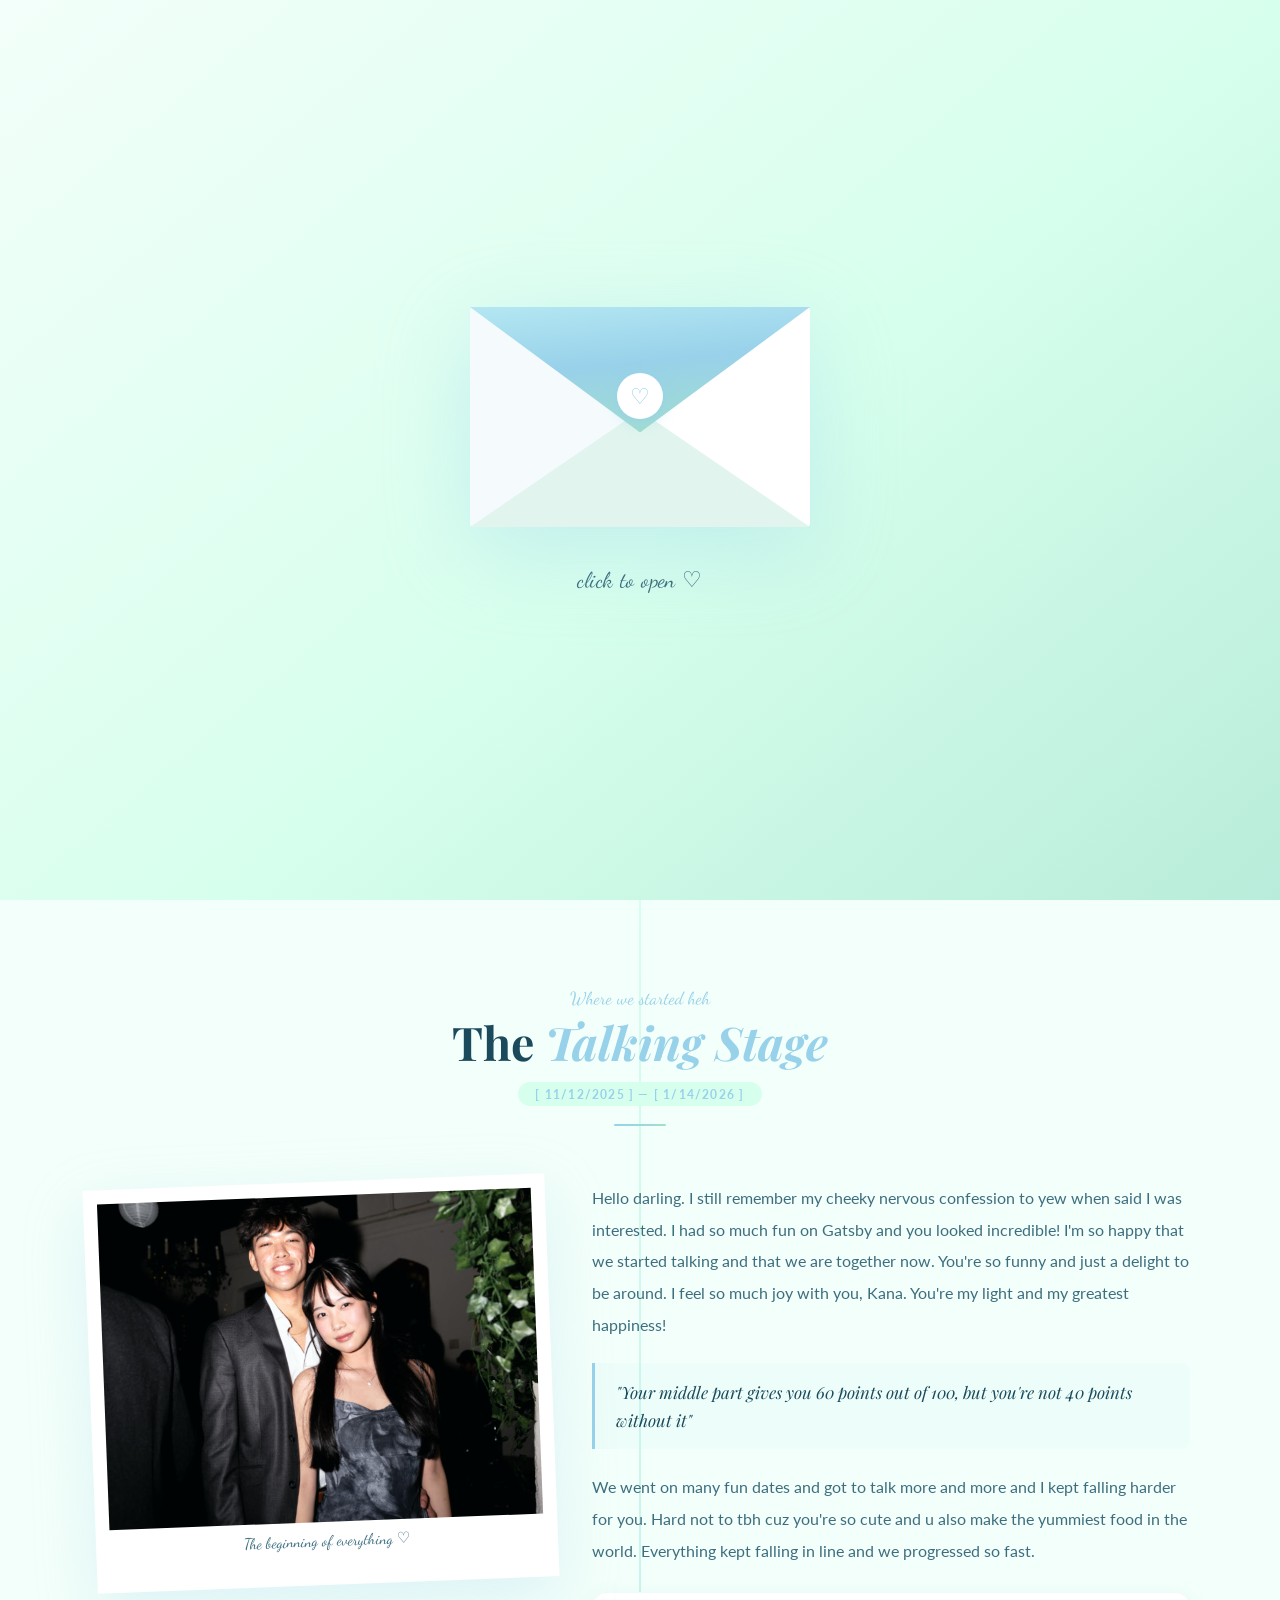
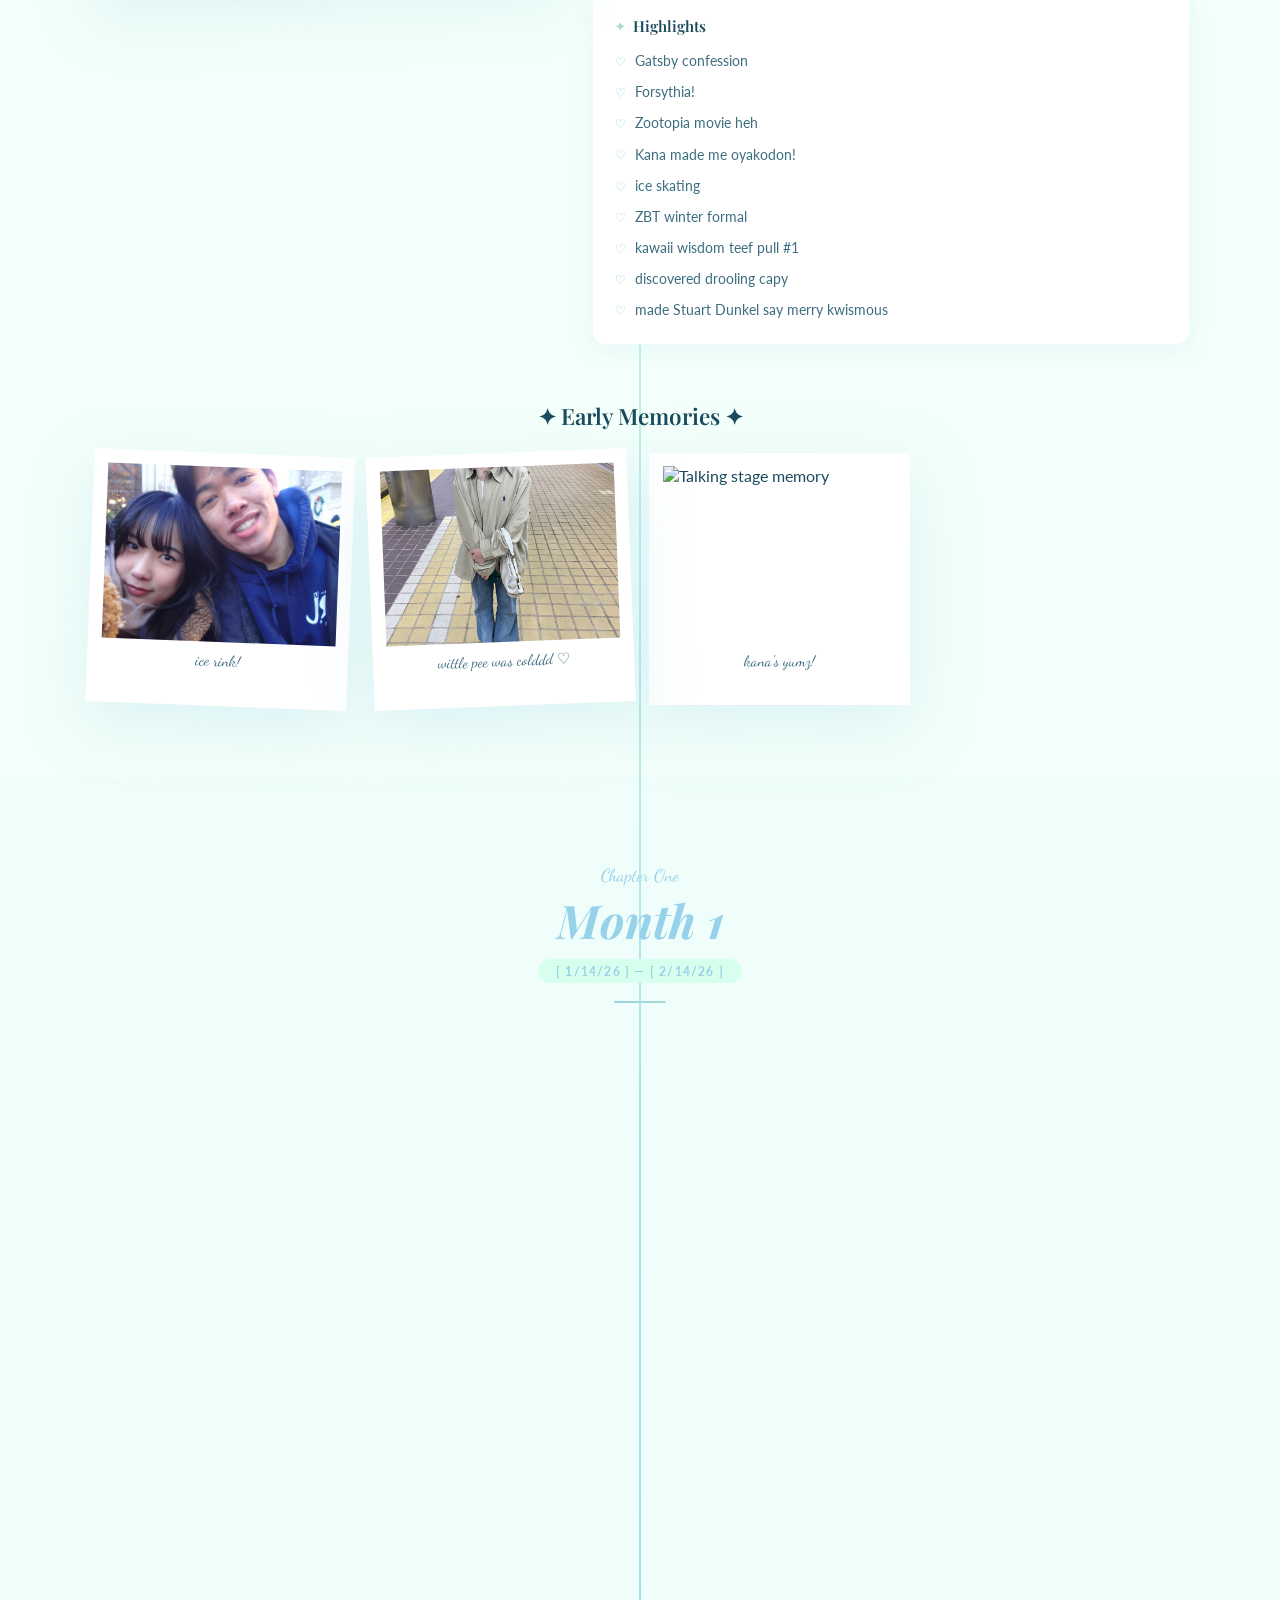
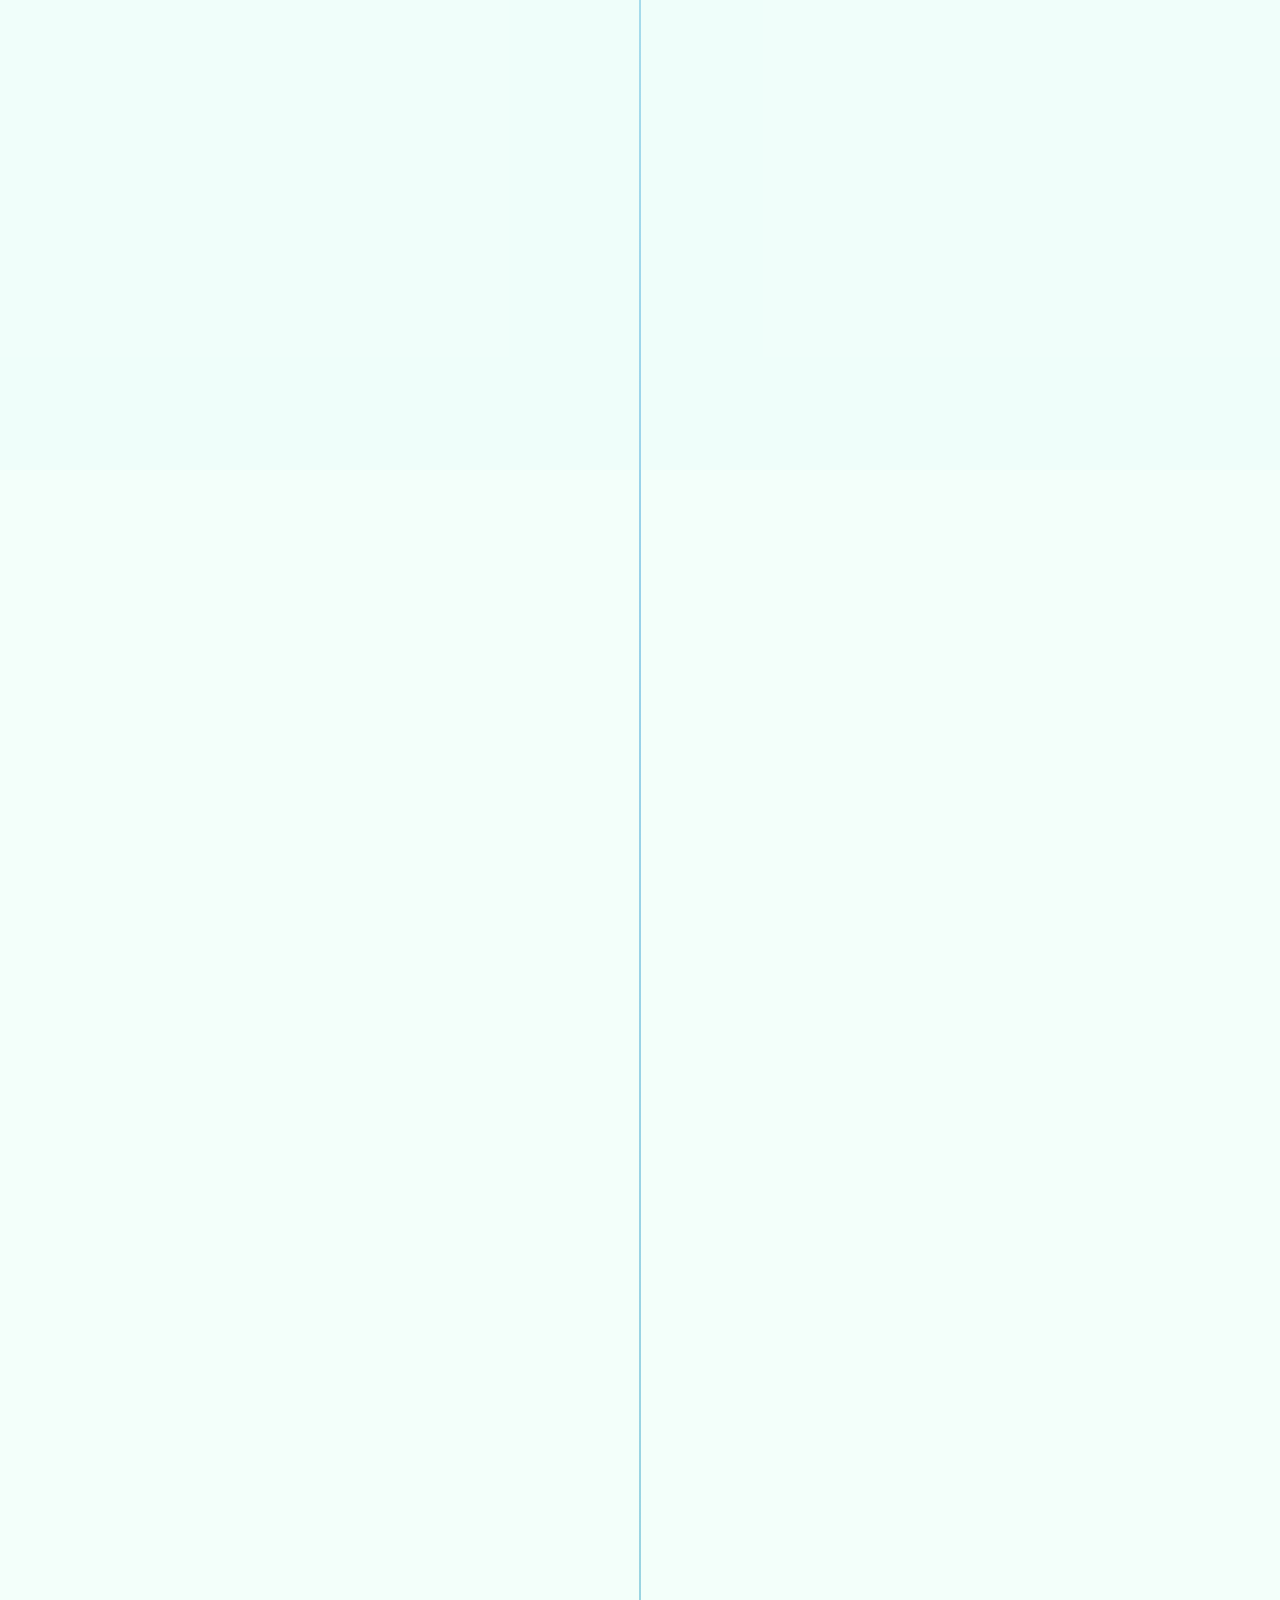
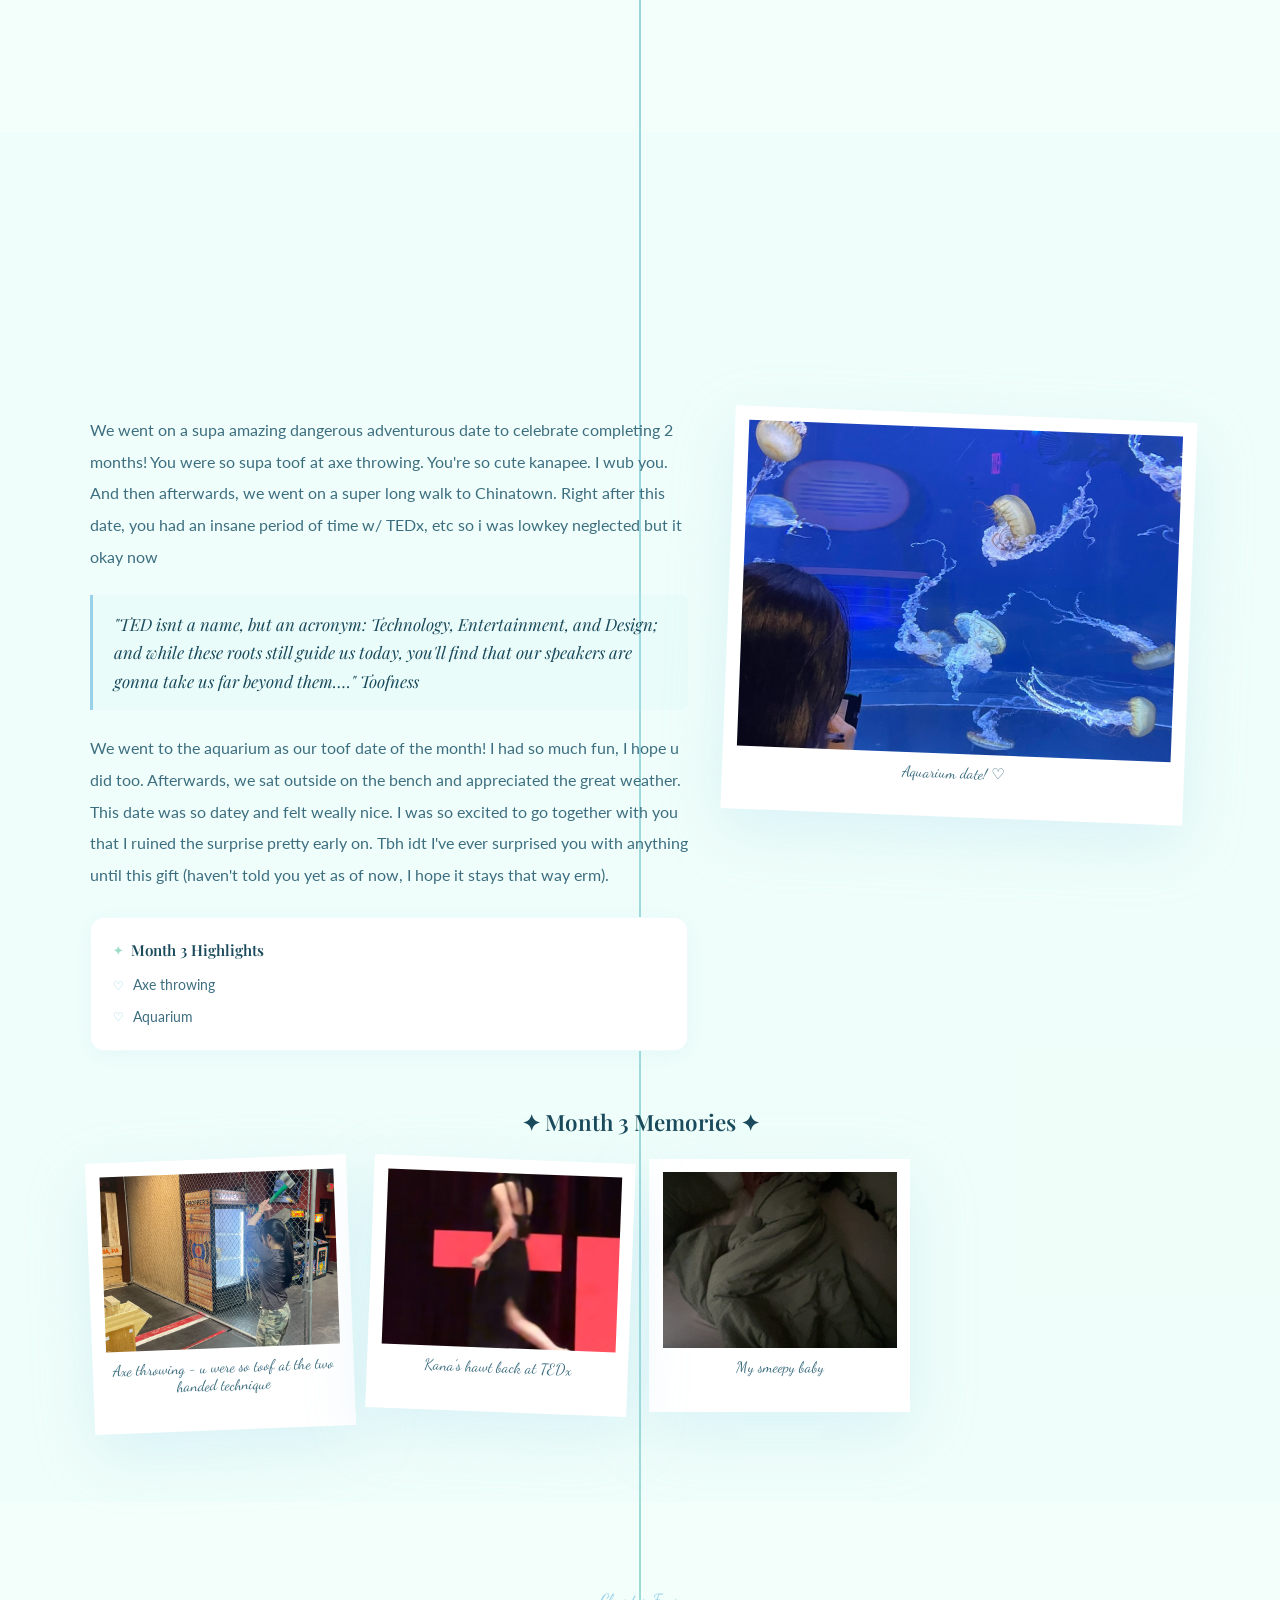
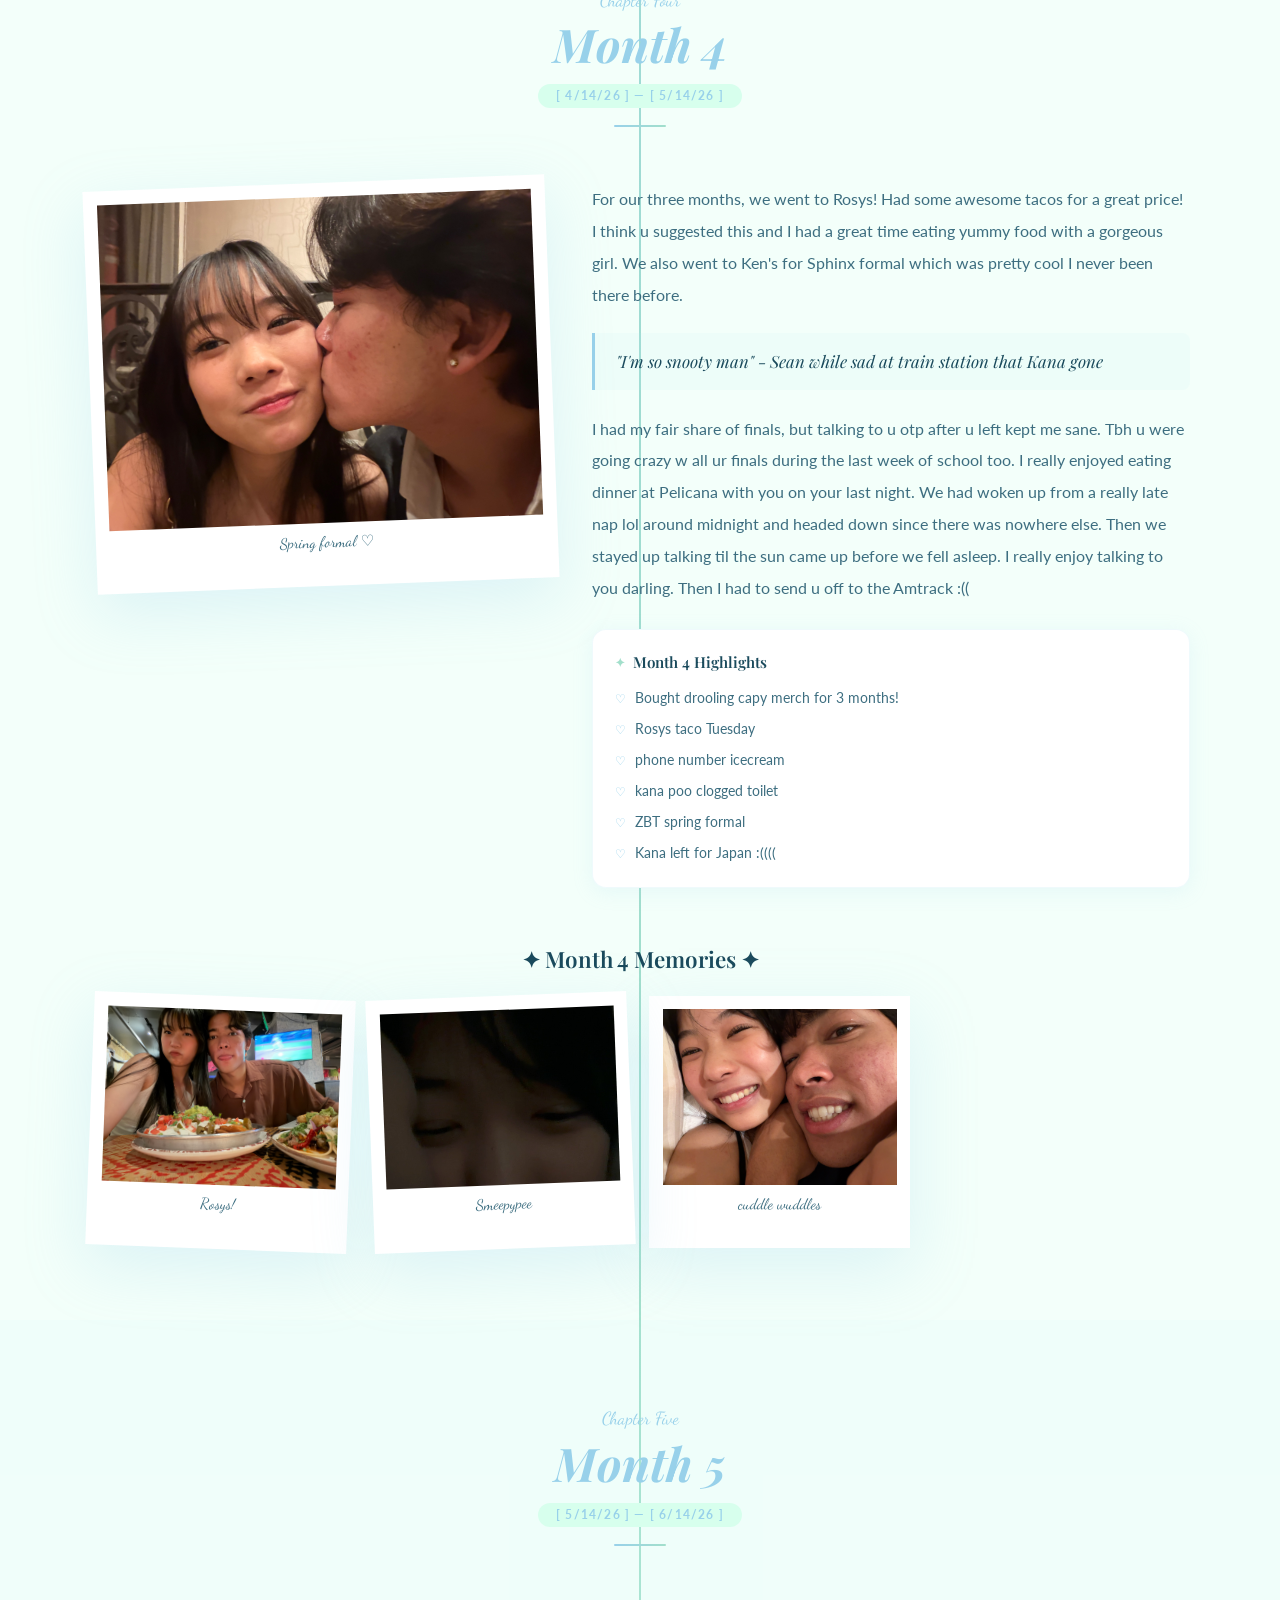
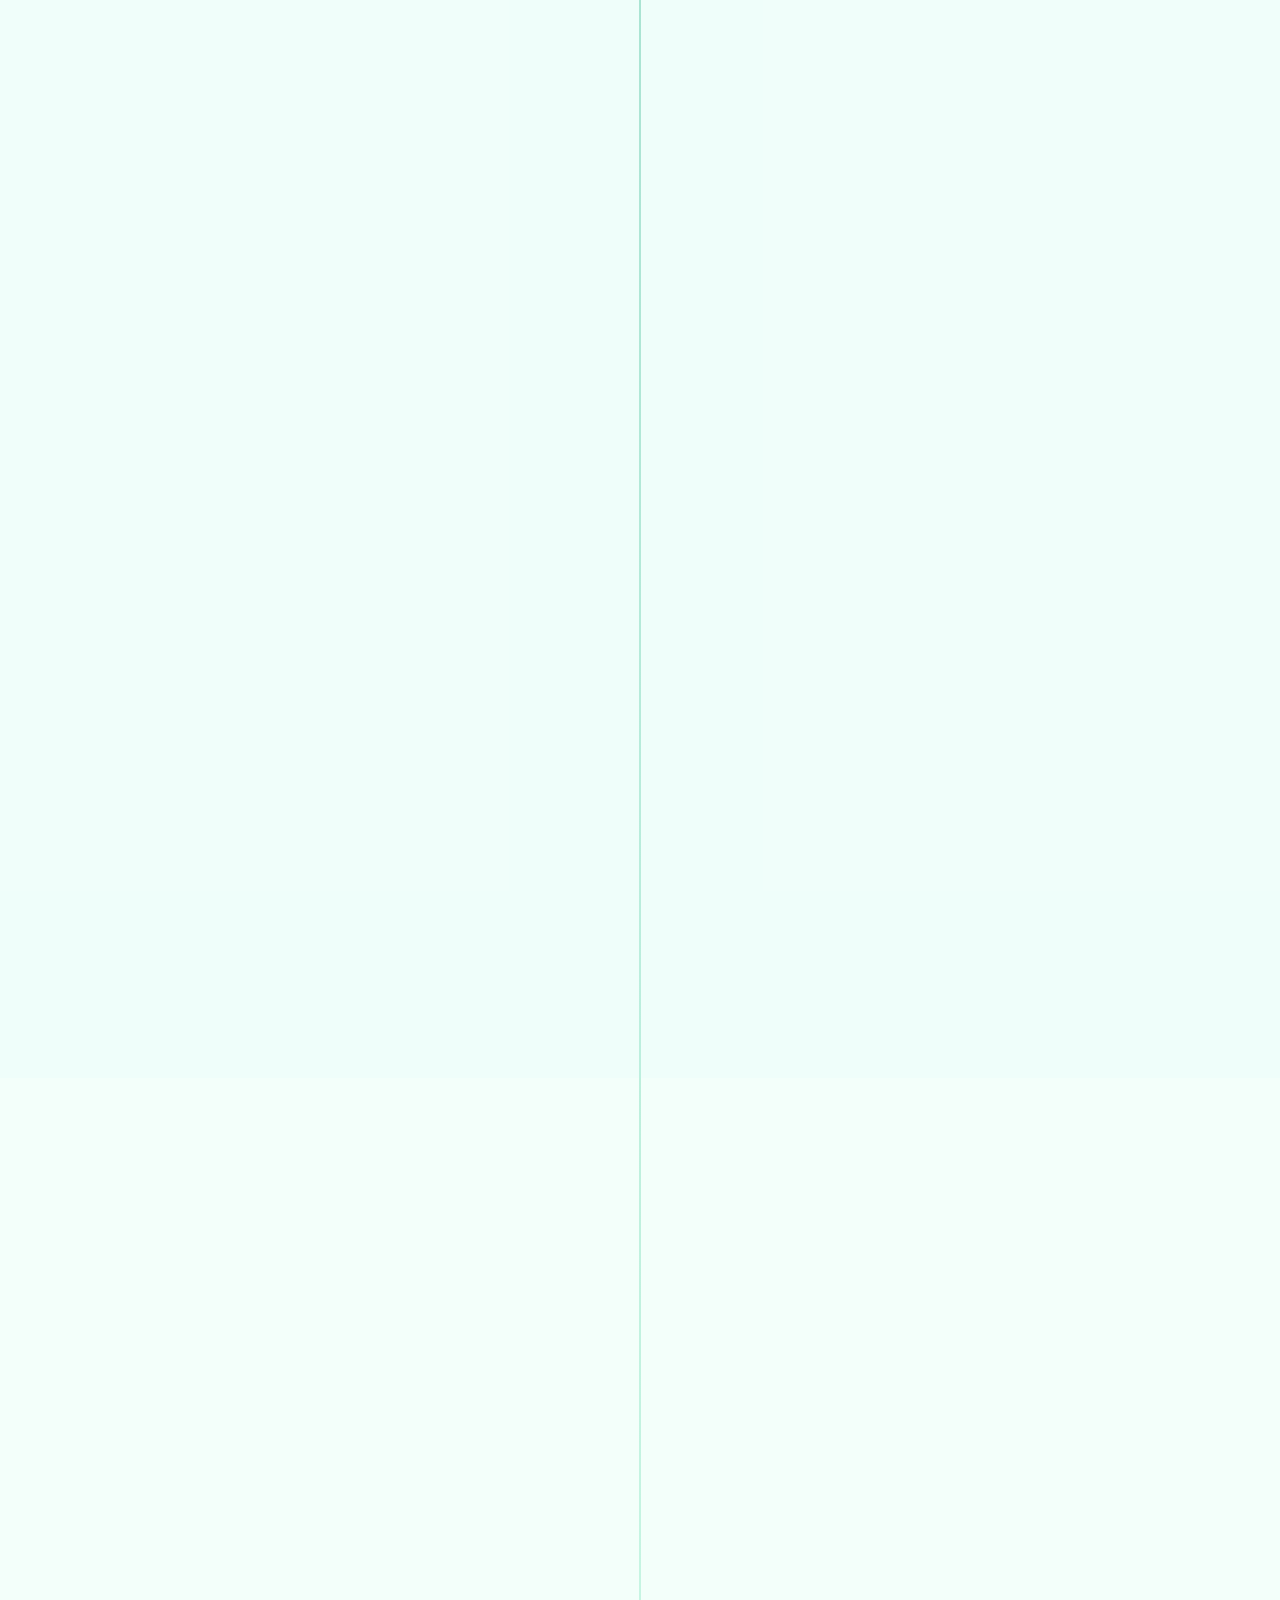
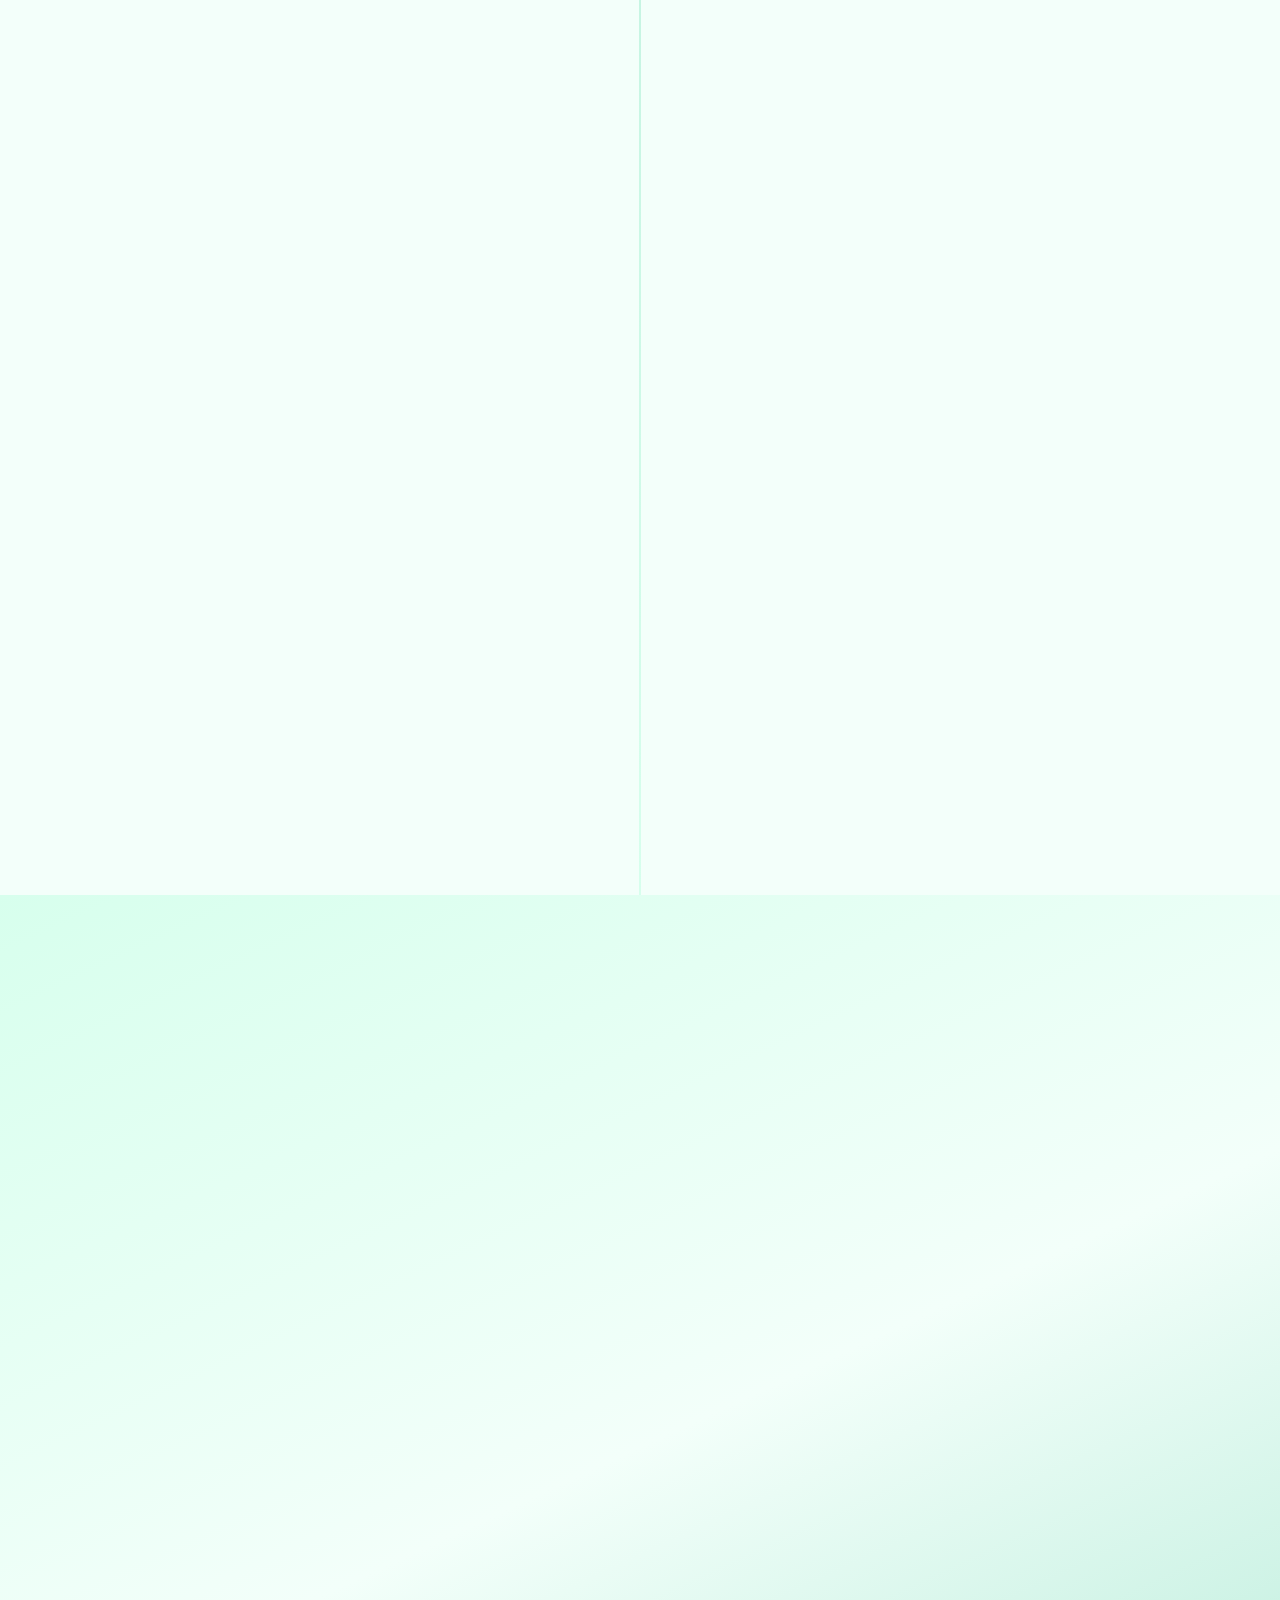
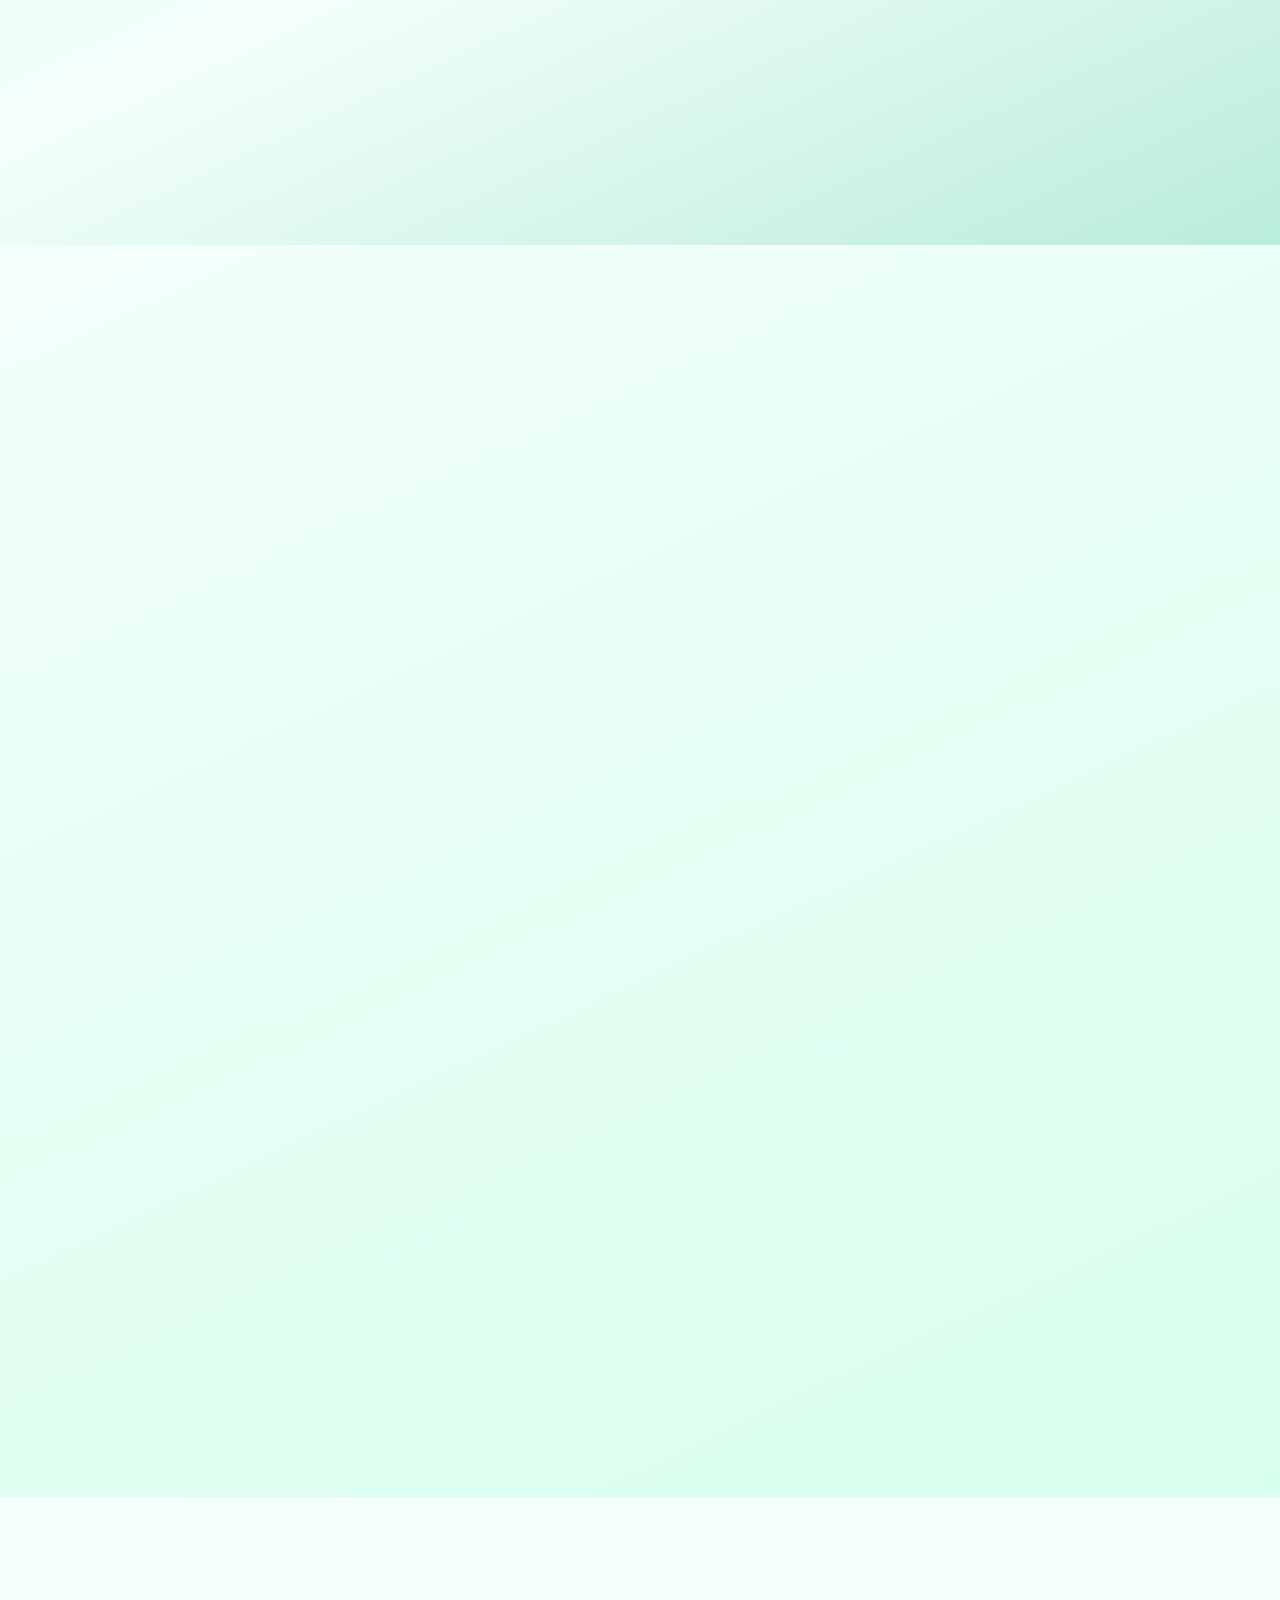
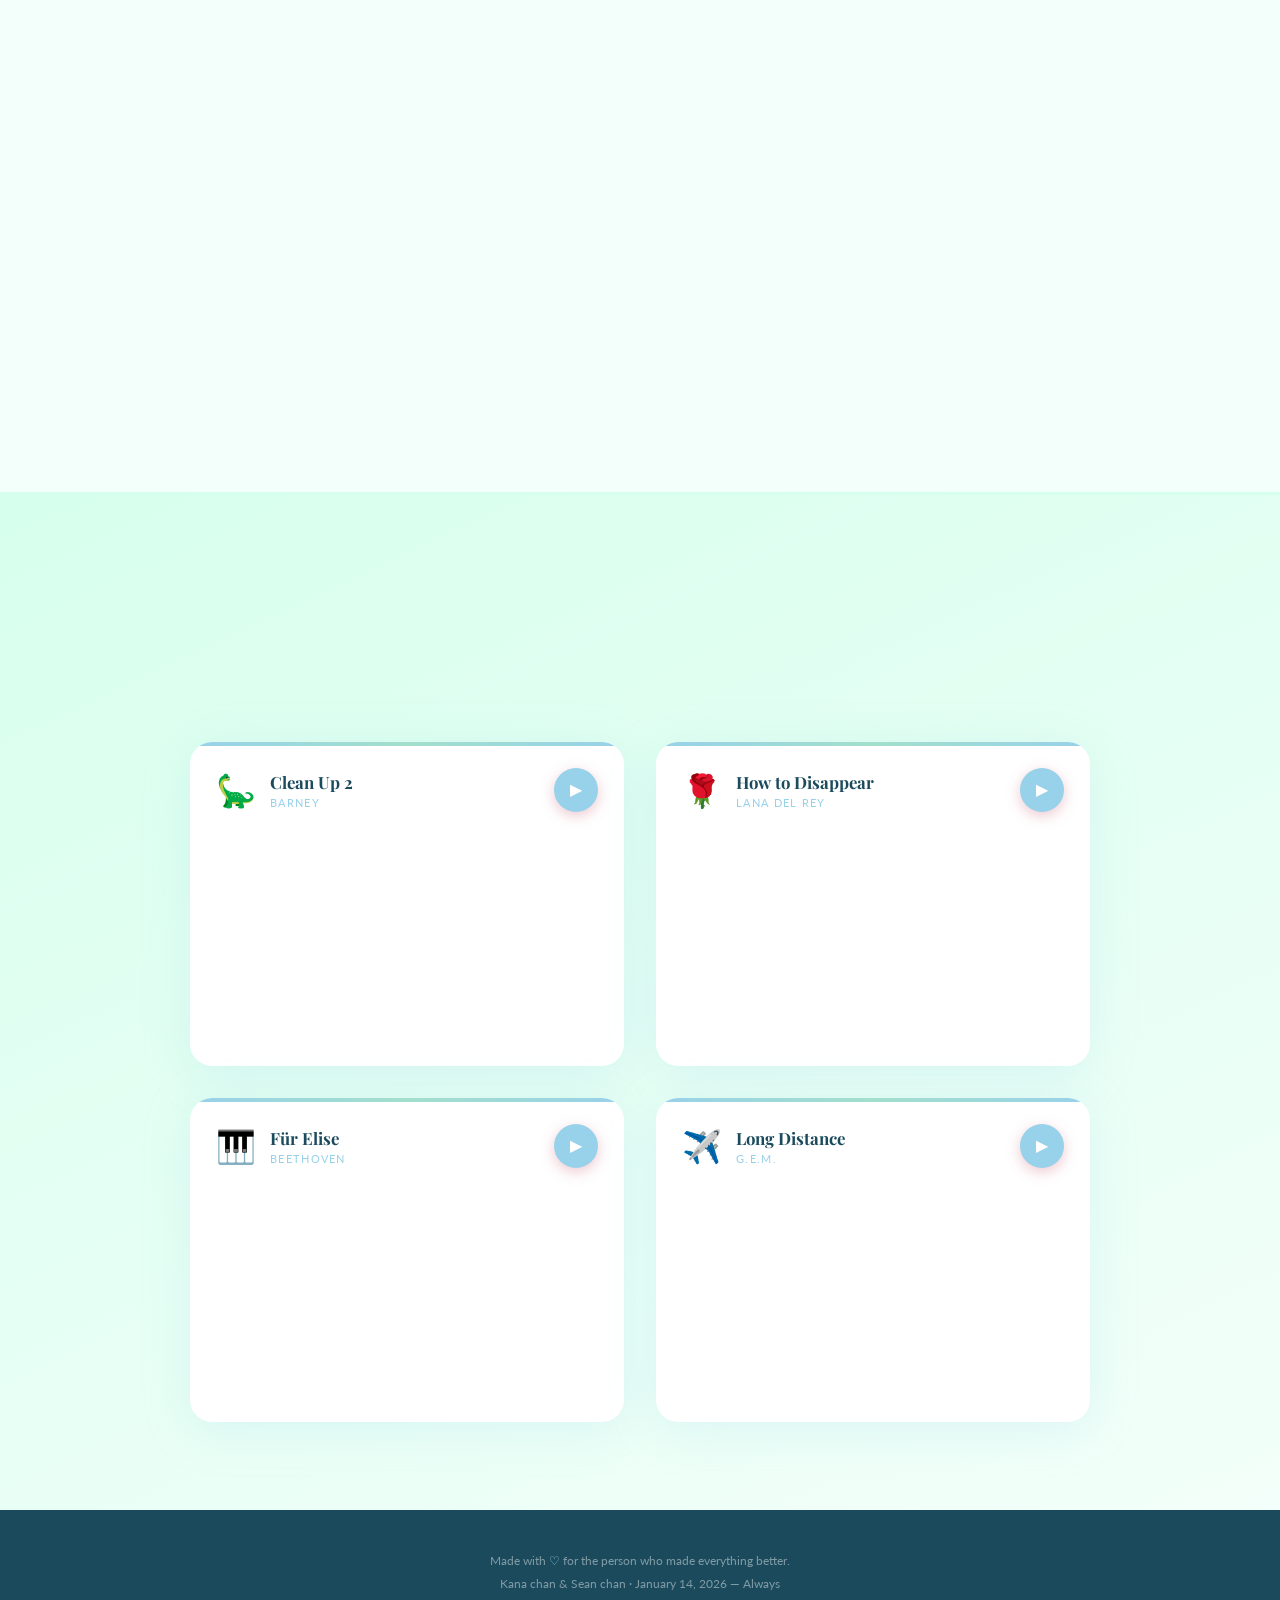
==== index.html @ b8339dba "Update month 6 quote to "smii and smoo" Co-Authored-By: Claude Sonnet 4.6 <noreply@anthropic.com>" ====
<!DOCTYPE html>
<html lang="en">
<head>
    <meta charset="UTF-8">
    <meta name="viewport" content="width=device-width, initial-scale=1.0">

    <!--
    ╔══════════════════════════════════════════════════════════════════════════╗
    ║  OUR STORY — index.html                                                 ║
    ║  Relationship timeline · GitHub Pages edition                           ║
    ╠══════════════════════════════════════════════════════════════════════════╣
    ║  QUICK CUSTOMIZATION GUIDE                                              ║
    ║  ─────────────────────────────────────────────────────────────────────  ║
    ║  1. Title / description  → <title> and <meta name="description"> below  ║
    ║  2. Social share image   → <meta property="og:image"> below             ║
    ║  3. Colors / fonts       → css/styles.css  (:root section)              ║
    ║  4. Month content        → Each <section class="ts"> in this file       ║
    ║  5. Stats numbers        → data-count="XXX" attributes in #stats        ║
    ║  6. Love letter          → #letter section at the bottom                ║
    ║  7. Photos               → Replace <div class="ph">…</div> with         ║
    ║                            <img src="photos/yourfile.jpg" alt="…">      ║
    ╚══════════════════════════════════════════════════════════════════════════╝
    -->

    <!-- ── Primary Meta ──────────────────────────────────────── -->
    <!-- REPLACE: update title and description to match your story -->
    <title>Kana chan &amp; Sean chan ♡</title>
    <meta name="description" content="Our love story — six months together.">
    <meta name="author"      content="Made with love">
    <meta name="theme-color" content="#D4849A">

    <!--
        PRIVACY NOTE
        This site is public by default on GitHub Pages. If you'd like to
        prevent search engines from indexing it, uncomment this line:
        <meta name="robots" content="noindex, nofollow">
    -->

    <!-- ── Open Graph (WhatsApp, iMessage, Facebook link previews) ── -->
    <meta property="og:type"        content="website">
    <meta property="og:title"       content="Our Story ♡">
    <meta property="og:description" content="A love story — from our very first conversation to six amazing months together.">
    <!--
        REPLACE: Add a share preview image (1200×630px recommended).
        Upload the image to your /photos/ folder, then update the URL:
        <meta property="og:image" content="https://YOUR-USERNAME.github.io/our-story/photos/og-preview.jpg">
    -->

    <!-- ── Twitter Card ─────────────────────────────────────── -->
    <meta name="twitter:card"        content="summary_large_image">
    <meta name="twitter:title"       content="Our Story ♡">
    <meta name="twitter:description" content="A love story — from our very first conversation to six amazing months together.">

    <!-- ── Favicon (inline SVG heart — no file needed) ─────── -->
    <link rel="icon" href="data:image/svg+xml,<svg xmlns='http://www.w3.org/2000/svg' viewBox='0 0 100 100'><text y='.9em' font-size='90'>♡</text></svg>">
    <link rel="apple-touch-icon" href="data:image/svg+xml,<svg xmlns='http://www.w3.org/2000/svg' viewBox='0 0 100 100'><text y='.9em' font-size='90'>♡</text></svg>">

    <!-- ── Google Fonts ─────────────────────────────────────── -->
    <link rel="preconnect" href="https://fonts.googleapis.com">
    <link rel="preconnect" href="https://fonts.gstatic.com" crossorigin>
    <link href="https://fonts.googleapis.com/css2?family=Playfair+Display:ital,wght@0,400;0,600;0,700;1,400;1,600&family=Lato:wght@300;400;700&family=Dancing+Script:wght@400;600;700&display=swap" rel="stylesheet">

    <!-- ── Stylesheet ───────────────────────────────────────── -->
    <link rel="stylesheet" href="css/styles.css">
</head>
<body>

<!-- Screen-reader skip link -->
<a class="skip-link" href="#s-talking">Skip to timeline</a>

<!-- ══════════════════════════════════════════════════════════════════════════
     ENVELOPE INTRO SCREEN
     Click the envelope to open it and reveal the site.
     ══════════════════════════════════════════════════════════════════════════ -->
<div id="env-screen">

    <!-- Soft floating hearts in the background of the envelope screen -->
    <div class="env-hearts" aria-hidden="true">
        <span style="--l:10%; --s:1.4rem; --t:7s;  --d:0s">♡</span>
        <span style="--l:78%; --s:0.9rem; --t:9s;  --d:2s">♡</span>
        <span style="--l:50%; --s:1.1rem; --t:6.5s;--d:1s">♡</span>
        <span style="--l:28%; --s:0.75rem;--t:8s;  --d:3s">♡</span>
        <span style="--l:88%; --s:1.2rem; --t:7.5s;--d:0.5s">♡</span>
    </div>

    <!-- The envelope -->
    <div id="env">

        <!-- Envelope body — white card with fold-line accents -->
        <div class="env-body">
            <!-- Letter that slides up once the flap opens -->
            <div class="env-letter">
                <span class="env-letter-heart">♡</span>
                <span class="env-letter-name">Kana chan &amp; Sean chan</span>
            </div>
        </div>

        <!-- Flap — rotates in 3D on click -->
        <div class="env-flap">
            <div class="flap-front"></div>  <!-- visible when sealed  -->
            <div class="flap-back"></div>   <!-- visible when open    -->
            <!-- Heart seal sticker (hides automatically as flap flips) -->
            <div class="env-seal"><span>♡</span></div>
        </div>

    </div>

    <p class="env-hint">click to open ♡</p>
</div>

<!-- ══════════════════════════════════════════════════════════════════════════
     LOADING SCREEN
     ══════════════════════════════════════════════════════════════════════════ -->
<div id="loader" aria-hidden="true">
    <span class="loader-heart">♡</span>
    <span class="loader-label">Loading our story…</span>
</div>

<!-- ══════════════════════════════════════════════════════════════════════════
     SCROLL PROGRESS BAR
     ══════════════════════════════════════════════════════════════════════════ -->
<div id="progress" role="progressbar" aria-hidden="true"></div>

<!-- ══════════════════════════════════════════════════════════════════════════
     FLOATING HEARTS CANVAS
     ══════════════════════════════════════════════════════════════════════════ -->
<canvas id="hearts" aria-hidden="true"></canvas>

<!-- ══════════════════════════════════════════════════════════════════════════
     STICKY NAVIGATION
     ══════════════════════════════════════════════════════════════════════════ -->
<nav id="nav" aria-label="Journey chapters">
    <div class="nav-inner">
        <!-- REPLACE: change "Our Story ♡" to your own title if you like -->
        <a class="nav-brand" href="#hero">Kana &amp; Sean ♡</a>
        <div class="nav-tabs" role="tablist">
            <button class="tab" role="tab" data-to="s-talking">Talking Stage</button>
            <button class="tab" role="tab" data-to="s-m1">Month 1</button>
            <button class="tab" role="tab" data-to="s-m2">Month 2</button>
            <button class="tab" role="tab" data-to="s-m3">Month 3</button>
            <button class="tab" role="tab" data-to="s-m4">Month 4</button>
            <button class="tab" role="tab" data-to="s-m5">Month 5</button>
            <button class="tab" role="tab" data-to="s-m6">Month 6</button>
            <button class="tab" role="tab" data-to="s-timer">Timer ♡</button>
            <button class="tab" role="tab" data-to="s-songs">Kana chan's Songs</button>
        </div>
    </div>
</nav>

<!-- ══════════════════════════════════════════════════════════════════════════
     HERO
     ══════════════════════════════════════════════════════════════════════════ -->
<section id="hero">
    <div class="hero-inner">
        <!-- REPLACE all text below with your own words -->
        <p class="hero-eyebrow">Our love story so far!!!! (Less than 0.0000001% in btw)</p>
        <h1 class="hero-title">Kana chan <em>&amp;</em> Sean chan</h1>
        <p class="hero-sub">
            Thank you for being with me for a whole six months neow. I love you sooo much.
        </p>
        <span class="hero-date">✦ January 14, 2026 — Present ✦</span><br>
        <a href="#s-talking" class="btn-start">
            Start Our Journey <span class="arrow">↓</span>
        </a>
    </div>
</section>

<!-- ══════════════════════════════════════════════════════════════════════════
     TIMELINE
     ══════════════════════════════════════════════════════════════════════════ -->
<div id="timeline">

<!-- ═══════════════════════════════════════
     TALKING STAGE
     ═══════════════════════════════════════ -->
<section class="ts" id="s-talking">
    <div class="wrap">

        <div class="sec-head fu">
            <span class="sec-label">Where we started heh</span>
            <h2 class="sec-title">The <em>Talking Stage</em></h2>
            <!-- REPLACE: your actual date range -->
            <span class="sec-date">[ 11/12/2025 ] — [ 1/14/2026 ]</span>
            <div class="sec-rule"></div>
        </div>

        <div class="featured fu d1">
            <div class="feat-photo">
                <!--
                    FEATURED PHOTO
                    Replace the <div class="ph">…</div> block with:
                    <img src="photos/talking-featured.jpg" alt="Short description"
                         style="width:100%;aspect-ratio:4/3;object-fit:cover;display:block;">
                -->
                <div class="polaroid tl" data-gal="talking" data-idx="0">
                    <img src="photos/talking stage featured.jpg" alt="Gatsby night" style="width:100%;aspect-ratio:4/3;object-fit:cover;display:block;">
                    <p class="pol-cap">The beginning of everything ♡</p>
                </div>
            </div>
            <div class="feat-copy">
                <!-- REPLACE: your story for this period -->
                <div class="story">
                    <p>
                        Hello darling. I still remember my cheeky nervous confession to yew when 
                        said I was interested. I had so much fun on Gatsby and you looked incredible! 
                        I'm so happy that we started talking and that we are together now. You're so 
                        funny and just a delight to be around. I feel so much joy with you, Kana. You're 
                        my light and my greatest happiness!
                    </p>
                    <div class="blockquote">
                        <!-- REPLACE: your own favorite quote or memory -->
                        "Your middle part gives you 60 points out of 100, but you're not 40 points
                        without it"
                    </div>
                    <p>
                        We went on many fun dates and got to talk more and more and I kept falling harder
                        for you. Hard not to tbh cuz you're so cute and u also make the yummiest food in 
                        the world. Everything kept falling in line and we progressed so fast.
                    </p>
                </div>
                <div class="highlights">
                    <h3 class="hl-title">Highlights</h3>
                    <!-- REPLACE: your own memory bullet points -->
                    <ul class="hl-list">
                        <li>Gatsby confession</li>
                        <li>Forsythia!</li>
                        <li>Zootopia movie heh</li>
                        <li>Kana made me oyakodon!</li>
                        <li>ice skating</li>
                        <li>ZBT winter formal</li>
                        <li>kawaii wisdom teef pull #1</li>
                        <li>discovered drooling capy</li>
                        <li>made Stuart Dunkel say merry kwismous</li>
                    </ul>
                </div>
            </div>
        </div>

        <div class="fu d2">
            <h3 class="gal-title">✦ Early Memories ✦</h3>
            <div class="gallery">
                <!-- REPLACE each .ph with <img src="photos/…"> -->
                <div class="gi" data-gal="talking" data-idx="1">
                    <div class="polaroid tr">
                        <img src="photos/talking stage photo 2.JPG" alt="Talking stage memory" style="width:100%;aspect-ratio:4/3;object-fit:cover;display:block;">
                        <p class="pol-cap">ice rink!</p>
                    </div>
                </div>
                <div class="gi" data-gal="talking" data-idx="2">
                    <div class="polaroid tl">
                        <img src="photos/talking stage photo 3.jpg" alt="Talking stage memory" style="width:100%;aspect-ratio:4/3;object-fit:cover;display:block;">
                        <p class="pol-cap">wittle pee was colddd ♡</p>
                    </div>
                </div>
                <div class="gi" data-gal="talking" data-idx="3">
                    <div class="polaroid">
                        <img src="photos/talking stage photo 4.jpg" alt="Talking stage memory" style="width:100%;aspect-ratio:4/3;object-fit:cover;display:block;">
                        <p class="pol-cap">kana's yumz!</p>
                    </div>
                </div>
            </div>
        </div>

    </div>
</section>

<!-- ═══════════════════════════════════════
     MONTH 1
     ═══════════════════════════════════════ -->
<section class="ts" id="s-m1">
    <div class="wrap">

        <div class="sec-head fu">
            <span class="sec-label">Chapter One</span>
            <h2 class="sec-title"><em>Month 1</em></h2>
            <span class="sec-date">[ 1/14/26 ] — [ 2/14/26 ]</span>
            <div class="sec-rule"></div>
        </div>

        <div class="featured flip fu d1">
            <div class="feat-photo">
                <div class="polaroid tr" data-gal="m1" data-idx="0">
                    <img src="photos/month 1 featured photo.jpg" alt="Month 1 featured" style="width:100%;aspect-ratio:4/3;object-fit:cover;display:block;">
                    <p class="pol-cap">At the park ♡</p>
                </div>
            </div>
            <div class="feat-copy">
                <div class="story">
                    <p>
                        I asked u out on January 14, 2026. Time has flown by so quickly I actually cannot believe we’re already at 6 months. It was so amazing seeing you again after winter break. I still remember the first time I saw you after our time apart. Your beautiful face melted my heart.
                    </p>
                    <div class="blockquote">
                        “So erm will you pls be my gf?”
                    </div>
                    <p>
                        This month was so fun. We went on a super fun New York date! I had such a good time. I really liked when we were running/skipping together in the snow otw to the subway station heh. Speaking of snow, I had such a fun time on our snow frolick date!! I really supa enjoyed dating in the winter season even if I hate the cold.
                    </p>
                </div>
                <div class="highlights">
                    <h3 class="hl-title">Month 1 Highlights</h3>
                    <ul class="hl-list">
                        <li>It's official!</li>
                        <li>snow storm</li>
                        <li>freaky museum</li>
                        <li>french/indo food</li>
                    </ul>
                </div>
            </div>
        </div>

        <div class="fu d2">
            <h3 class="gal-title">✦ Month 1 Memories ✦</h3>
            <div class="gallery">
                <div class="gi" data-gal="m1" data-idx="1">
                    <div class="polaroid tl"><img src="photos/month 1 photo 2.JPEG" alt="Month 1 memory" style="width:100%;aspect-ratio:4/3;object-fit:cover;display:block;"><p class="pol-cap">snow day!</p></div>
                </div>
                <div class="gi" data-gal="m1" data-idx="2">
                    <div class="polaroid tr"><img src="photos/month 1 photo 3.JPG" alt="Month 1 memory" style="width:100%;aspect-ratio:4/3;object-fit:cover;display:block;"><p class="pol-cap">NYC fotos ♡</p></div>
                </div>
                <div class="gi" data-gal="m1" data-idx="3">
                    <div class="polaroid"><img src="photos/month 1 photo 4.jpg" alt="Month 1 memory" style="width:100%;aspect-ratio:4/3;object-fit:cover;display:block;"><p class="pol-cap">NYC fweaky museum heh</p></div>
                </div>
            </div>
        </div>

    </div>
</section>

<!-- ═══════════════════════════════════════
     MONTH 2
     ═══════════════════════════════════════ -->
<section class="ts" id="s-m2">
    <div class="wrap">

        <div class="sec-head fu">
            <span class="sec-label">Chapter Two</span>
            <h2 class="sec-title"><em>Month 2</em></h2>
            <span class="sec-date">[ 2/14/26 ] — [ 3/14/26 ]</span>
            <div class="sec-rule"></div>
        </div>

        <div class="featured fu d1">
            <div class="feat-photo">
                <div class="polaroid tl" data-gal="m2" data-idx="0">
                    <img src="photos/month 2 featured photo.JPG" alt="Month 2 featured" style="width:100%;aspect-ratio:4/3;object-fit:cover;display:block;">
                    <p class="pol-cap">Pottery Spottery! ♡</p>
                </div>
            </div>
            <div class="feat-copy">
                <div class="story">
                    <p>
                        This month, Kana chan said she’d take me out on a date this time! So for our one month, we went to pottery spottery before dinner. I made a droolingcapy themed item and u made a nice milk carton with your favorite characters on it for all the flowers i got you that had nowhere to go. Ur so cuuuute. 
                    </p>
                    <div class="blockquote">
                        “I’ll take you out!” - Kana
                    </div>
                    <p>
                        I felt really silly this month after my love struck brain sobered up a wittle bit realized how corny my Valentine’s Day vid I made was lol. Lowkey was tweaking over yew. I started casing around this month. You were such an amazing resource and I fully attribute me getting a job to you. You are actually the goat peenut/mcknut.
                    </p>
                </div>
                <div class="highlights">
                    <h3 class="hl-title">Month 2 Highlights</h3>
                    <ul class="hl-list">
                        <li>Valentines</li>
                        <li>spreak</li>
                        <li>indo place and then got boba w/ too many toppings</li>
                    </ul>
                </div>
            </div>
        </div>

        <div class="fu d2">
            <h3 class="gal-title">✦ Month 2 Memories ✦</h3>
            <div class="gallery">
                <div class="gi" data-gal="m2" data-idx="1">
                    <div class="polaroid tr"><img src="photos/month 2 photo 2.jpg" alt="Month 2 memory" style="width:100%;aspect-ratio:4/3;object-fit:cover;display:block;"><p class="pol-cap">Dinna after pottery</p></div>
                </div>
                <div class="gi" data-gal="m2" data-idx="2">
                    <div class="polaroid tl"><img src="photos/month 2 photo 3.jpg" alt="Month 2 memory" style="width:100%;aspect-ratio:4/3;object-fit:cover;display:block;"><p class="pol-cap">Cold rainy emo and silly</p></div>
                </div>
                <div class="gi" data-gal="m2" data-idx="3">
                    <div class="polaroid"><img src="photos/month 2 photo 4.jpg" alt="Month 2 memory" style="width:100%;aspect-ratio:4/3;object-fit:cover;display:block;"><p class="pol-cap">Hanging out in Harnwell (angypee)</p></div>
                </div>
            </div>
        </div>

    </div>
</section>

<!-- ═══════════════════════════════════════
     MONTH 3
     ═══════════════════════════════════════ -->
<section class="ts" id="s-m3">
    <div class="wrap">

        <div class="sec-head fu">
            <span class="sec-label">Chapter Three</span>
            <h2 class="sec-title"><em>Month 3</em></h2>
            <span class="sec-date">[ 3/14/26 ] — [ 4/14/26 ]</span>
            <div class="sec-rule"></div>
        </div>

        <div class="featured flip fu d1">
            <div class="feat-photo">
                <div class="polaroid tr" data-gal="m3" data-idx="0">
                    <img src="photos/month 3 featured photo.jpg" alt="Month 3 featured" style="width:100%;aspect-ratio:4/3;object-fit:cover;display:block;">
                    <p class="pol-cap">Aquarium date! ♡</p>
                </div>
            </div>
            <div class="feat-copy">
                <div class="story">
                    <p>
                        We went on a supa amazing dangerous adventurous date to celebrate completing 2 months! You were so supa toof at axe throwing. You're so cute kanapee. I wub you. And then afterwards, we went on a super long walk to Chinatown. Right after this date, you had an insane period of time w/ TEDx, etc so i was lowkey neglected but it okay now
                    </p>
                    <div class="blockquote">
                        "TED isnt a name, but an acronym: Technology, Entertainment, and Design; and while these roots still guide us today, you'll find that our speakers are gonna take us far beyond them…." Toofness
                    </div>
                    <p>
                        We went to the aquarium as our toof date of the month! I had so much fun, I hope u did too. Afterwards, we sat outside on the bench and appreciated the great weather. This date was so datey and felt weally nice. I was so excited to go together with you that I ruined the surprise pretty early on. Tbh idt I've ever surprised you with anything until this gift (haven't told you yet as of now, I hope it stays that way erm).
                    </p>
                </div>
                <div class="highlights">
                    <h3 class="hl-title">Month 3 Highlights</h3>
                    <ul class="hl-list">
                        <li>Axe throwing</li>
                        <li>Aquarium</li>
                    </ul>
                </div>
            </div>
        </div>

        <div class="fu d2">
            <h3 class="gal-title">✦ Month 3 Memories ✦</h3>
            <div class="gallery">
                <div class="gi" data-gal="m3" data-idx="1">
                    <div class="polaroid tl"><img src="photos/month 3 photo 2.jpg" alt="Month 3 memory" style="width:100%;aspect-ratio:4/3;object-fit:cover;display:block;"><p class="pol-cap">Axe throwing - u were so toof at the two handed technique</p></div>
                </div>
                <div class="gi" data-gal="m3" data-idx="2">
                    <div class="polaroid tr"><img src="photos/month 3 photo 3.jpg" alt="Month 3 memory" style="width:100%;aspect-ratio:4/3;object-fit:cover;display:block;"><p class="pol-cap">Kana's hawt back at TEDx</p></div>
                </div>
                <div class="gi" data-gal="m3" data-idx="3">
                    <div class="polaroid"><img src="photos/month 3 photo 4.JPG" alt="Month 3 memory" style="width:100%;aspect-ratio:4/3;object-fit:cover;display:block;"><p class="pol-cap">My smeepy baby</p></div>
                </div>
            </div>
        </div>

    </div>
</section>

<!-- ═══════════════════════════════════════
     MONTH 4
     ═══════════════════════════════════════ -->
<section class="ts" id="s-m4">
    <div class="wrap">

        <div class="sec-head fu">
            <span class="sec-label">Chapter Four</span>
            <h2 class="sec-title"><em>Month 4</em></h2>
            <span class="sec-date">[ 4/14/26 ] — [ 5/14/26 ]</span>
            <div class="sec-rule"></div>
        </div>

        <div class="featured fu d1">
            <div class="feat-photo">
                <div class="polaroid tl" data-gal="m4" data-idx="0">
                    <img src="photos/month 4 featured photo.JPG" alt="Month 4 featured" style="width:100%;aspect-ratio:4/3;object-fit:cover;display:block;">
                    <p class="pol-cap">Spring formal ♡</p>
                </div>
            </div>
            <div class="feat-copy">
                <div class="story">
                    <p>
                        For our three months, we went to Rosys! Had some awesome tacos for a great price! I think u suggested this and I had a great time eating yummy food with a gorgeous girl. We also went to Ken's for Sphinx formal which was pretty cool I never been there before.
                    </p>
                    <div class="blockquote">
                        "I'm so snooty man" - Sean while sad at train station that Kana gone
                    </div>
                    <p>
                        I had my fair share of finals, but talking to u otp after u left kept me sane. Tbh u were going crazy w all ur finals during the last week of school too. I really enjoyed eating dinner at Pelicana with you on your last night. We had woken up from a really late nap lol around midnight and headed down since there was nowhere else. Then we stayed up talking til the sun came up before we fell asleep. I really enjoy talking to you darling. Then I had to send u off to the Amtrack :((
                    </p>
                </div>
                <div class="highlights">
                    <h3 class="hl-title">Month 4 Highlights</h3>
                    <ul class="hl-list">
                        <li>Bought drooling capy merch for 3 months!</li>
                        <li>Rosys taco Tuesday</li>
                        <li>phone number icecream</li>
                        <li>kana poo clogged toilet</li>
                        <li>ZBT spring formal</li>
                        <li>Kana left for Japan :(((( </li>
                    </ul>
                </div>
            </div>
        </div>

        <div class="fu d2">
            <h3 class="gal-title">✦ Month 4 Memories ✦</h3>
            <div class="gallery">
                <div class="gi" data-gal="m4" data-idx="1">
                    <div class="polaroid tr"><img src="photos/month 4 photo 2.JPEG" alt="Month 4 memory" style="width:100%;aspect-ratio:4/3;object-fit:cover;display:block;"><p class="pol-cap">Rosys!</p></div>
                </div>
                <div class="gi" data-gal="m4" data-idx="2">
                    <div class="polaroid tl"><img src="photos/month 4 photo 3.jpg" alt="Month 4 memory" style="width:100%;aspect-ratio:4/3;object-fit:cover;display:block;"><p class="pol-cap">Smeepypee</p></div>
                </div>
                <div class="gi" data-gal="m4" data-idx="3">
                    <div class="polaroid"><img src="photos/month 4 photo 4.JPEG" alt="Month 4 memory" style="width:100%;aspect-ratio:4/3;object-fit:cover;display:block;"><p class="pol-cap">cuddle wuddles</p></div>
                </div>
            </div>
        </div>

    </div>
</section>

<!-- ═══════════════════════════════════════
     MONTH 5
     ═══════════════════════════════════════ -->
<section class="ts" id="s-m5">
    <div class="wrap">

        <div class="sec-head fu">
            <span class="sec-label">Chapter Five</span>
            <h2 class="sec-title"><em>Month 5</em></h2>
            <span class="sec-date">[ 5/14/26 ] — [ 6/14/26 ]</span>
            <div class="sec-rule"></div>
        </div>

        <div class="featured flip fu d1">
            <div class="feat-photo">
                <div class="polaroid tr" data-gal="m5" data-idx="0">
                    <img src="photos/month 5 featured photo.PNG" alt="Month 5 featured" style="width:100%;aspect-ratio:4/3;object-fit:cover;display:block;">
                    <p class="pol-cap">Whimsical robe in NYC ♡</p>
                </div>
            </div>
            <div class="feat-copy">
                <div class="story">
                    <p>
                        This was our first full month of long distance! I think there were a few ups and downs that we're going to have to improve on for when we spend time apart in the future since we both lost our patience a few times but we're here now myan! Perchance not when I'm smeepy or busy, but any other time, I love talking to you and spending time with you. This time period is leading up to ur internship so we spent a ton of time playing games and trying our best to figure out things to talk about lel.
                    </p>
                    <div class="blockquote">
                        "Wow sleeping from 10-6 is lowkey the play"
                    </div>
                    <p>
                        As we got closer to the end of this month together, u had to go to NYC to train for Mck. Something I really appreciated was that u made time for me during those days even when u were traversing New York and seeing so many friends. I really appreciated that cuz i like you and like talking to u. I also liked when u posed in front of the mirror in ur hotel robe on ft kawaikochan!
                    </p>
                </div>
                <div class="highlights">
                    <h3 class="hl-title">Month 5 Highlights</h3>
                    <ul class="hl-list">
                        <li>Long distance</li>
                        <li>Kana in China</li>
                        <li>Kana return to Philly</li>
                    </ul>
                </div>
            </div>
        </div>

        <div class="fu d2">
            <h3 class="gal-title">✦ Month 5 Memories ✦</h3>
            <div class="gallery">
                <div class="gi" data-gal="m5" data-idx="1">
                    <div class="polaroid tl"><img src="photos/month 5 photo 2.PNG" alt="Month 5 memory" style="width:100%;aspect-ratio:4/3;object-fit:cover;display:block;"><p class="pol-cap">Another cute robe selfie!!!</p></div>
                </div>
                <div class="gi" data-gal="m5" data-idx="2">
                    <div class="polaroid tr"><img src="photos/month 5 photo 3.jpg" alt="Month 5 memory" style="width:100%;aspect-ratio:4/3;object-fit:cover;display:block;"><p class="pol-cap">Smeepypee</p></div>
                </div>
                <div class="gi" data-gal="m5" data-idx="3">
                    <div class="polaroid"><img src="photos/month 5 photo 4.JPG" alt="Month 5 memory" style="width:100%;aspect-ratio:4/3;object-fit:cover;display:block;"><p class="pol-cap">Me and sage hanging out in Hawaii</p></div>
                </div>
            </div>
        </div>

    </div>
</section>

<!-- ═══════════════════════════════════════
     MONTH 6
     ═══════════════════════════════════════ -->
<section class="ts" id="s-m6">
    <div class="wrap">

        <div class="sec-head fu">
            <span class="sec-label">Chapter Six</span>
            <h2 class="sec-title"><em>Month 6</em></h2>
            <span class="sec-date">[ 6/14/26 ] — [ 7/14/26 ]</span>
            <div class="sec-rule"></div>
        </div>

        <div class="featured fu d1">
            <div class="feat-photo">
                <div class="polaroid tl" data-gal="m6" data-idx="0">
                    <img src="photos/month 6 featured.JPG" alt="Month 6 featured" style="width:100%;aspect-ratio:4/3;object-fit:cover;display:block;">
                    <p class="pol-cap">darlingus & pingus!</p>
                </div>
            </div>
            <div class="feat-copy">
                <div class="story">
                    <p>
                        My kanaaaa! We finally got to see each other after so long this month. This was the best weekend of my life. I'm so so happy that I went to see you. Just spending time together and being present with each other was amazing. I love you so much.
                    </p>
                    <div class="blockquote">
                        "smii and smoo"
                    </div>
                    <p>
                        We did so many tingssss! We went to da pool, ate okay food at Sao i guesss and den chinatown and shoppingus and we also made smii and smoo - i rike. Rei bbq honestly besides the people there, was a wild success thanks to ur amazing cheffing. erm fireworks lowk didnt work doe. I had so much fun. But den we're back to being apart agen. I can't wait to see you again in August kana chan. Just a bit more waiting!
                    </p>
                </div>
                <div class="highlights">
                    <h3 class="hl-title">Month 6 Highlights</h3>
                    <ul class="hl-list">
                        <li>Poo visit phl!</li>
                        <li>Cuddles</li>
                        <li>pool</li>
                        <li>sao</li>
                        <li>ice cweam</li>
                        <li>shoppingus</li>
                        <li>playaaa</li>
                        <li>poo sobbing</li>
                    </ul>
                </div>
            </div>
        </div>

        <div class="fu d2">
            <h3 class="gal-title">✦ Month 6 Memories ✦</h3>
            <div class="gallery">
                <div class="gi" data-gal="m6" data-idx="1">
                    <div class="polaroid tr"><img src="photos/month 6_2.JPG" alt="Month 6 memory" style="width:100%;aspect-ratio:4/3;object-fit:cover;display:block;"><p class="pol-cap">my beauty</p></div>
                </div>
                <div class="gi" data-gal="m6" data-idx="2">
                    <div class="polaroid tl"><img src="photos/month 6_3.jpg" alt="Month 6 memory" style="width:100%;aspect-ratio:4/3;object-fit:cover;display:block;"><p class="pol-cap">shwimp</p></div>
                </div>
                <div class="gi" data-gal="m6" data-idx="3">
                    <div class="polaroid"><img src="photos/month 6_4.JPG" alt="Month 6 memory" style="width:100%;aspect-ratio:4/3;object-fit:cover;display:block;"><p class="pol-cap">date night!</p></div>
                </div>
            </div>
        </div>

    </div>
</section>

</div><!-- /#timeline -->

<!-- ══════════════════════════════════════════════════════════════════════════
     STATS — "6 Months Later"
     ══════════════════════════════════════════════════════════════════════════ -->
<section id="stats">
    <div class="wrap">

        <div class="sec-head fu">
            <span class="sec-label">Looking back on us</span>
            <h2 class="sec-title">6 Months <em>Later</em></h2>
            <div class="sec-rule"></div>
        </div>

        <!--
            REPLACE each data-count="XXX" with your real numbers.
            The counters animate up from 0 when they scroll into view.
        -->
        <div class="stats-grid fu d1">
            <div class="stat">
                <span class="stat-ico">📅</span>
                <span class="stat-num" data-count="183">0</span>
                <span class="stat-lbl">Days Together</span>
            </div>
            <div class="stat">
                <span class="stat-ico">🌹</span>
                <span class="stat-num" data-count="30">0</span>
                <span class="stat-lbl">Dates &amp; Adventures</span>
            </div>
            <div class="stat">
                <span class="stat-ico">🥂</span>
                <span class="stat-num" data-count="3">0</span>
                <span class="stat-lbl">Formals</span>
            </div>
            <div class="stat">
                <span class="stat-ico">♡</span>
                <span class="stat-num" data-count="1000">0</span>
                <span class="stat-lbl">Reasons I Wub You</span>
            </div>
        </div>

        <!-- REPLACE the paragraph below with your own personal note -->
        <div class="glass fu d2">
            <p class="stats-note">
                Six months ago, I could never have imagined how much my life would change, and how much better everything would become. You've been more than worth every second I spend with you, and every late night that we have before my 10:15's. I'm so excited for everything that's waiting for us this year and beyond, and also cherish the time we've already spent together.
            </p>
        </div>

    </div>
</section>

<!-- ══════════════════════════════════════════════════════════════════════════
     LOVE LETTER
     ══════════════════════════════════════════════════════════════════════════ -->
<section id="letter">
    <div class="wrap">

        <div class="sec-head fu" style="margin-bottom:2.5rem;">
            <span class="sec-label">From my heart to yours</span>
            <h2 class="sec-title">A Love <em>Letter</em></h2>
            <div class="sec-rule"></div>
        </div>

        <div class="letter-card fu d1">
            <!-- REPLACE [Her Name] with her actual name -->
            <p class="letter-to">Dear Kana,</p>
            <div class="letter-body">
                <p>
                    I'm writing our 6 months letter on here because I got traumatized from the one I tried to send for month 5 erm. I'm so sad u never got to get that properly. But dis is foolproof i hopes.
                </p>
                <p>
                    It's hard to believe that six months have already passed since we started dating kana chan. As I've been working on this website, I've had a lot of time to reflect while trying to figure out how to fix bugs erm. But nonetheless, I've had a lot of time to think about us and reminisce on our time together. I'm realizing what a great influence you are on me and how much joy you add in my life - the color I've talked about. You make everyday something to look forward to. You have an incredible amount of patience, kindness, intelligence, and your supportiveness is something I've learned is a privilege I should highly value.
                </p>
                <p>
                    These past 6 months and more have shown me how beautiful it is to have someone by my side who genuinely cares for me. Whether we're sharing exciting moments or spending quiet time together, every moment means more to me if it's with you kana chan.
                </p>
                <p>
                    Thank you so much for choosing me and for loving me and for bringing so much meaning and purpose and love to my life. I cherish you more than my words can fully express daween. I look forward to everything the future has in store for us, beginning with our Cancun trip!!!
                </p>
                <p>
                    Happy 6 months my love. To many more!
                </p>
            </div>
            <p class="letter-sig">Forever yours, Sean ♡</p>
        </div>

    </div>
</section>

<!-- ══════════════════════════════════════════════════════════════════════════
     TIMER
     ══════════════════════════════════════════════════════════════════════════ -->
<section id="s-timer">
    <div class="wrap">

        <div class="sec-head fu">
            <h2 class="sec-title">Time <em>Together</em></h2>
            <div class="sec-rule"></div>
        </div>

        <div class="timer-wrap fu d1">
            <div class="timer-unit">
                <span class="timer-num" id="t-months">0</span>
                <span class="timer-lbl">Months</span>
            </div>
            <div class="timer-sep">·</div>
            <div class="timer-unit">
                <span class="timer-num" id="t-days">0</span>
                <span class="timer-lbl">Days</span>
            </div>
            <div class="timer-sep">·</div>
            <div class="timer-unit">
                <span class="timer-num" id="t-hours">0</span>
                <span class="timer-lbl">Hours</span>
            </div>
            <div class="timer-sep">·</div>
            <div class="timer-unit">
                <span class="timer-num" id="t-mins">0</span>
                <span class="timer-lbl">Minutes</span>
            </div>
            <div class="timer-sep">·</div>
            <div class="timer-unit">
                <span class="timer-num" id="t-secs">0</span>
                <span class="timer-lbl">Seconds</span>
            </div>
        </div>

        <div class="glass fu d2" style="text-align:center;margin-top:2rem;">
            <p class="stats-note">Since January 14, 2026 at 10:30 PM ♡</p>
        </div>

    </div>
</section>

<!-- ══════════════════════════════════════════════════════════════════════════
     KANA CHAN'S SONGS
     ══════════════════════════════════════════════════════════════════════════ -->
<section id="s-songs">
    <div class="wrap">

        <div class="sec-head fu">
            <span class="sec-label">Kana chan's playlist</span>
            <h2 class="sec-title">Our <em>Songs</em></h2>
            <div class="sec-rule"></div>
        </div>

        <div class="songs-grid">

            <div class="song-card fu">
                <div class="song-info">
                    <span class="song-ico">🦕</span>
                    <div class="song-meta">
                        <p class="song-title">Clean Up 2</p>
                        <p class="song-artist">Barney</p>
                    </div>
                    <button class="song-btn" id="btn-barney" onclick="toggleSong('barney')" aria-label="Play or pause">
                        <span class="song-btn-ico">▶</span>
                    </button>
                </div>
                <div class="song-yt">
                    <iframe id="yt-barney"
                        src="https://www.youtube.com/embed/whrNJH8S-Ys?enablejsapi=1&origin=https://seanroy915.github.io"
                        allow="autoplay; encrypted-media" allowfullscreen></iframe>
                </div>
            </div>

            <div class="song-card fu d1">
                <div class="song-info">
                    <span class="song-ico">🌹</span>
                    <div class="song-meta">
                        <p class="song-title">How to Disappear</p>
                        <p class="song-artist">Lana Del Rey</p>
                    </div>
                    <button class="song-btn" id="btn-lana" onclick="toggleSong('lana')" aria-label="Play or pause">
                        <span class="song-btn-ico">▶</span>
                    </button>
                </div>
                <div class="song-yt">
                    <iframe id="yt-lana"
                        src="https://www.youtube.com/embed/9UBJy-yJTXE?enablejsapi=1&origin=https://seanroy915.github.io"
                        allow="autoplay; encrypted-media" allowfullscreen></iframe>
                </div>
            </div>

            <div class="song-card fu d2">
                <div class="song-info">
                    <span class="song-ico">🎹</span>
                    <div class="song-meta">
                        <p class="song-title">Für Elise</p>
                        <p class="song-artist">Beethoven</p>
                    </div>
                    <button class="song-btn" id="btn-furelise" onclick="toggleSong('furelise')" aria-label="Play or pause">
                        <span class="song-btn-ico">▶</span>
                    </button>
                </div>
                <div class="song-yt">
                    <iframe id="yt-furelise"
                        src="https://www.youtube.com/embed/bP70gBZc564?enablejsapi=1&origin=https://seanroy915.github.io"
                        allow="autoplay; encrypted-media" allowfullscreen></iframe>
                </div>
            </div>

            <div class="song-card fu d3">
                <div class="song-info">
                    <span class="song-ico">✈️</span>
                    <div class="song-meta">
                        <p class="song-title">Long Distance</p>
                        <p class="song-artist">G.E.M.</p>
                    </div>
                    <button class="song-btn" id="btn-longdistance" onclick="toggleSong('longdistance')" aria-label="Play or pause">
                        <span class="song-btn-ico">▶</span>
                    </button>
                </div>
                <div class="song-yt">
                    <iframe id="yt-longdistance"
                        src="https://www.youtube.com/embed/l3lIqaUL71w?enablejsapi=1&origin=https://seanroy915.github.io"
                        allow="autoplay; encrypted-media" allowfullscreen></iframe>
                </div>
            </div>

        </div>
    </div>
</section>


<!-- ══════════════════════════════════════════════════════════════════════════
     FOOTER
     ══════════════════════════════════════════════════════════════════════════ -->
<footer>
    <p>Made with <span class="hrt">♡</span> for the person who made everything better.</p>
    <!-- REPLACE [Start Date] -->
    <p>Kana chan &amp; Sean chan · January 14, 2026 — Always</p>
</footer>

<!-- ══════════════════════════════════════════════════════════════════════════
     LIGHTBOX
     ══════════════════════════════════════════════════════════════════════════ -->
<div id="lb" role="dialog" aria-modal="true" aria-label="Photo viewer">
    <button class="lb-close" aria-label="Close photo viewer">✕</button>
    <div class="lb-counter" aria-live="polite"></div>
    <div class="lb-stage">
        <button class="lb-nav" id="lb-prev" aria-label="Previous photo">&#8249;</button>
        <div id="lb-content"></div>
        <button class="lb-nav" id="lb-next" aria-label="Next photo">&#8250;</button>
        <p class="lb-cap" id="lb-cap"></p>
    </div>
</div>

<!-- ── JavaScript (deferred — runs after HTML is parsed) ─────── -->
<script src="js/app.js" defer></script>

<script>
// ── Capy cursor trail ─────────────────────────────────────────────
(function () {
    var last = 0;
    var THROTTLE = 40; // ms between spawns

    document.addEventListener('mousemove', function (e) {
        var now = Date.now();
        if (now - last < THROTTLE) return;
        last = now;

        var el = document.createElement('img');
        el.src = 'photos/droolingcapy.jpg';
        el.className = 'capy-trail';
        el.style.left = (e.clientX - 100) + 'px';
        el.style.top  = (e.clientY - 100) + 'px';
        document.body.appendChild(el);

        // Remove after animation ends
        el.addEventListener('animationend', function () { el.remove(); });
    });
})();

// ── YouTube music player ──────────────────────────────────────────
(function () {
    var tag = document.createElement('script');
    tag.src = 'https://www.youtube.com/iframe_api';
    document.head.appendChild(tag);

    var players = {};

    window.onYouTubeIframeAPIReady = function () {
        players.barney = new YT.Player('yt-barney', {
            events: { onStateChange: function (e) { syncBtn('barney', e.data); } }
        });
        players.lana = new YT.Player('yt-lana', {
            events: { onStateChange: function (e) { syncBtn('lana', e.data); } }
        });
        players.furelise = new YT.Player('yt-furelise', {
            events: { onStateChange: function (e) { syncBtn('furelise', e.data); } }
        });
        players.longdistance = new YT.Player('yt-longdistance', {
            events: { onStateChange: function (e) { syncBtn('longdistance', e.data); } }
        });
    };

    function syncBtn(id, state) {
        var ico = document.querySelector('#btn-' + id + ' .song-btn-ico');
        if (!ico) return;
        ico.textContent = state === 1 ? '⏸' : '▶';
    }

    window.toggleSong = function (id) {
        var p = players[id];
        if (!p || typeof p.getPlayerState !== 'function') return;
        // Pause the other song first
        Object.keys(players).forEach(function (k) {
            if (k !== id && players[k] && typeof players[k].pauseVideo === 'function') {
                players[k].pauseVideo();
            }
        });
        p.getPlayerState() === 1 ? p.pauseVideo() : p.playVideo();
    };
})();
</script>

<script>
(function () {
    // Jan 14 2026 10:30 PM Eastern = Jan 15 2026 03:30:00 UTC
    var START = new Date('2026-01-15T03:30:00Z');

    function pad(n) { return String(n).padStart(2, '0'); }

    function tick() {
        var now = new Date();

        // Count full calendar months elapsed
        var months = (now.getFullYear() - START.getFullYear()) * 12 + (now.getMonth() - START.getMonth());
        var anniv = new Date(START);
        anniv.setMonth(anniv.getMonth() + months);
        if (now < anniv) { months--; anniv.setMonth(anniv.getMonth() - 1); }

        var remainMs = now - anniv;
        var totalSecs = Math.floor(remainMs / 1000);
        var days  = Math.floor(totalSecs / 86400);
        var hours = Math.floor((totalSecs % 86400) / 3600);
        var mins  = Math.floor((totalSecs % 3600) / 60);
        var secs  = totalSecs % 60;

        var mEl = document.getElementById('t-months');
        if (mEl) {
            document.getElementById('t-months').textContent = months;
            document.getElementById('t-days').textContent   = days;
            document.getElementById('t-hours').textContent  = pad(hours);
            document.getElementById('t-mins').textContent   = pad(mins);
            document.getElementById('t-secs').textContent   = pad(secs);
        }
    }

    tick();
    setInterval(tick, 1000);
})();
</script>

</body>
</html>
---- css/styles.css ----
/* =============================================================================
   OUR STORY — styles.css
   Romantic relationship timeline · GitHub Pages edition
   =============================================================================

   QUICK-EDIT GUIDE
   ─────────────────────────────────────────────────────────────────────────────
   • Colors       → :root custom properties below
   • Fonts        → @import at the top of index.html (Google Fonts)
   • Hero photo   → #hero { background-image: url('../photos/hero.jpg'); … }
   ─────────────────────────────────────────────────────────────────────────────
*/

/* =============================================================================
   ROOT — color palette & shared tokens
   ============================================================================= */
:root {
    --cream:       #F3FFFA;   /* near-white mint — main background */
    --blush-light: #D7FFED;   /* very light mint — section tints */
    --blush:       #B4E7F2;   /* light ice blue */
    --blush-dark:  #98D1EA;   /* sky blue — primary accent */
    --rose:        #5BA8C8;   /* deeper blue — button & hover */
    --gold:        #A2DFCB;   /* sage green — secondary accent */
    --beige:       #B9ECDA;   /* seafoam */
    --brown:       #1A4A5C;   /* dark blue-teal — headings & text */
    --brown-soft:  #3D6E80;   /* medium teal — body text */
    --white:       #FFFFFF;
    --shadow-sm:   0 4px 20px rgba(152,209,234,.15);
    --shadow-md:   0 8px 32px rgba(152,209,234,.22);
    --shadow-lg:   0 20px 60px rgba(152,209,234,.25);
}

/* =============================================================================
   RESET & BASE
   ============================================================================= */
*, *::before, *::after { box-sizing: border-box; margin: 0; padding: 0; }

html {
    scroll-behavior: smooth;
    font-size: 16px;
}

body {
    font-family: 'Lato', sans-serif;
    background: var(--cream);
    color: var(--brown);
    overflow-x: hidden;
    -webkit-font-smoothing: antialiased;
}

img { display: block; max-width: 100%; }

/* Skip-to-content for screen readers */
.skip-link {
    position: absolute;
    top: -100%;
    left: 1rem;
    padding: .5rem 1rem;
    background: var(--brown);
    color: var(--white);
    border-radius: 4px;
    font-size: .85rem;
    font-weight: 700;
    z-index: 9999;
    text-decoration: none;
}
.skip-link:focus { top: 1rem; }

/* Focus styles for keyboard navigation */
:focus-visible {
    outline: 2px solid var(--blush-dark);
    outline-offset: 3px;
    border-radius: 4px;
}

/* =============================================================================
   LOADING SCREEN
   ============================================================================= */
#loader {
    position: fixed;
    inset: 0;
    z-index: 9999;
    background: linear-gradient(135deg, var(--cream) 0%, var(--blush-light) 100%);
    display: flex;
    flex-direction: column;
    align-items: center;
    justify-content: center;
    gap: 1rem;
    transition: opacity .7s ease, visibility .7s ease;
}
#loader.gone { opacity: 0; visibility: hidden; pointer-events: none; }

.loader-heart {
    font-size: 3rem;
    animation: pulse 1.1s ease-in-out infinite;
}
.loader-label {
    font-family: 'Dancing Script', cursive;
    font-size: 1.6rem;
    color: var(--blush-dark);
    animation: fadeUp .6s ease .4s both;
}

/* =============================================================================
   ENVELOPE INTRO SCREEN
   ============================================================================= */

/* Full-screen overlay */
#env-screen {
    position: fixed;
    inset: 0;
    z-index: 10000;            /* sits above everything, including the loader */
    display: flex;
    flex-direction: column;
    align-items: center;
    justify-content: center;
    gap: 2.5rem;
    background: linear-gradient(140deg, #F3FFFA 0%, #D7FFED 55%, #B9ECDA 100%);
    transition: opacity .65s ease, visibility .65s ease;
}
#env-screen.gone {
    opacity: 0;
    visibility: hidden;
    pointer-events: none;
}

/* Floating hearts decoration on the envelope screen */
.env-hearts {
    position: absolute;
    inset: 0;
    pointer-events: none;
    overflow: hidden;
}
.env-hearts span {
    position: absolute;
    left: var(--l);
    bottom: -60px;
    font-size: var(--s);
    color: rgba(152,209,234,.38);
    animation: envFloat var(--t) ease-in-out var(--d) infinite;
}
@keyframes envFloat {
    0%   { transform: translateY(0) rotate(-8deg);    opacity: 0; }
    8%   { opacity: 1; }
    92%  { opacity: .5; }
    100% { transform: translateY(-115vh) rotate(10deg); opacity: 0; }
}

/* ── Envelope outer container ───────────────────────────────────────── */
#env {
    position: relative;
    width: 340px;
    height: 220px;
    cursor: pointer;
    user-select: none;
    perspective: 900px;
    /* drop-shadow unifies the shadow around the envelope's irregular shape */
    filter: drop-shadow(0 22px 44px rgba(152,209,234,.38));
    transition: transform .25s ease, filter .25s ease;
}
#env:hover  { transform: translateY(-6px); filter: drop-shadow(0 30px 56px rgba(152,209,234,.52)); }
#env:active { transform: translateY(-2px); }

/* ── Envelope body (white card) ─────────────────────────────────────── */
.env-body {
    position: absolute;
    inset: 0;
    background: #fff;
    border-radius: 4px;
    overflow: hidden;
}

/* Bottom fold triangle — the V-crease visible below the sealed flap */
.env-body::before {
    content: '';
    position: absolute;
    inset: 0;
    background: rgba(162,223,203,.32);
    clip-path: polygon(0 100%, 50% 47%, 100% 100%);
}

/* Left fold line hint */
.env-body::after {
    content: '';
    position: absolute;
    inset: 0;
    background: rgba(152,209,234,.1);
    clip-path: polygon(0 0, 50% 47%, 0 100%);
}

/* ── Letter that peeks out from inside the envelope ─────────────────── */
.env-letter {
    position: absolute;
    bottom: 16px;
    left: 50%;
    transform: translateX(-50%) translateY(36px);
    width: 74%;
    padding: 10px 16px 13px;
    background: linear-gradient(135deg, #F3FFFA 0%, #E6FFF8 100%);
    border: 1.5px solid rgba(152,209,234,.35);
    border-radius: 3px;
    text-align: center;
    opacity: 0;
    z-index: 2;
    transition: transform .55s cubic-bezier(.34,1.56,.64,1) .2s,
                opacity   .45s ease                          .2s;
}
#env.open .env-letter {
    opacity: 1;
    transform: translateX(-50%) translateY(0);
}
.env-letter-heart {
    display: block;
    font-size: 1.5rem;
    color: #98D1EA;
    line-height: 1;
    margin-bottom: 5px;
}
.env-letter-name {
    display: block;
    font-family: 'Dancing Script', cursive;
    font-size: 1rem;
    color: #1A4A5C;
    white-space: nowrap;
}

/* ── Flap — the 3D-rotating top triangle ────────────────────────────── */
.env-flap {
    position: absolute;
    top: 0;
    left: 0;
    width: 100%;
    height: 57%;          /* tall enough so the triangle tip reaches mid-envelope */
    transform-origin: top center;
    transform-style: preserve-3d;
    will-change: transform;
    transition: transform .85s cubic-bezier(.4,0,.2,1);
    z-index: 5;
}
#env.open .env-flap {
    transform: rotateX(-185deg); /* extra 5° snaps it flat behind the envelope */
}

/* Both faces share this base */
.flap-front,
.flap-back {
    position: absolute;
    inset: 0;
    clip-path: polygon(0 0, 100% 0, 50% 100%); /* downward-pointing triangle */
    backface-visibility: hidden;
    -webkit-backface-visibility: hidden;
}

/* Front face — what you see when the envelope is sealed */
.flap-front {
    background: linear-gradient(175deg, #B4E7F2 0%, #98D1EA 45%, #A2DFCB 100%);
}

/* Back face — inside of the flap, seen once open */
.flap-back {
    background: linear-gradient(175deg, #EAFFFB 0%, #D7FFED 100%);
    transform: rotateX(180deg); /* pre-flipped so it faces us at open position */
    clip-path: polygon(0 100%, 100% 100%, 50% 0%); /* inverted so the 180° flip renders it as a correct upward triangle when open */
}

/* ── Heart seal sticker ──────────────────────────────────────────────── */
.env-seal {
    position: absolute;
    bottom: 11%;          /* sits in the lower third of the flap triangle */
    left: 50%;
    transform: translateX(-50%);
    width: 46px;
    height: 46px;
    background: #fff;
    border-radius: 50%;
    display: flex;
    align-items: center;
    justify-content: center;
    font-size: 1.35rem;
    color: #98D1EA;
    box-shadow: 0 0 0 3px rgba(152,209,234,.28), 0 4px 16px rgba(152,209,234,.42);
    animation: sealPulse 2.4s ease-in-out infinite;
    backface-visibility: hidden;        /* disappears when flap flips to back */
    -webkit-backface-visibility: hidden;
}
@keyframes sealPulse {
    0%,100% { box-shadow: 0 0 0 3px rgba(152,209,234,.28), 0 4px 16px rgba(152,209,234,.42); }
    50%      { box-shadow: 0 0 0 7px rgba(152,209,234,.38), 0 6px 24px rgba(152,209,234,.58); }
}

/* ── "Click to open" hint text ──────────────────────────────────────── */
.env-hint {
    font-family: 'Dancing Script', cursive;
    font-size: 1.35rem;
    color: #3D6E80;
    letter-spacing: .02em;
    opacity: 0;
    animation: fadeUp .6s ease 1.2s both;
    pointer-events: none;
    position: relative;
    z-index: 1;
}

/* ── Mobile sizing ──────────────────────────────────────────────────── */
@media (max-width: 480px) {
    #env { width: 290px; height: 188px; }
    .env-letter-name { font-size: .88rem; }
    .env-seal { width: 40px; height: 40px; font-size: 1.1rem; }
}

/* =============================================================================
   SCROLL PROGRESS BAR
   ============================================================================= */
#progress {
    position: fixed;
    top: 0;
    left: 0;
    height: 3px;
    z-index: 2000;
    background: linear-gradient(90deg, var(--blush-dark), var(--gold), var(--blush-dark));
    width: 0%;
    transition: width .08s linear;
    pointer-events: none;
}

/* =============================================================================
   FLOATING HEARTS CANVAS
   ============================================================================= */
#hearts {
    position: fixed;
    inset: 0;
    pointer-events: none;
    z-index: 0;
    opacity: .35;
}

/* =============================================================================
   STICKY NAVIGATION
   ============================================================================= */
#nav {
    position: fixed;
    top: 3px;
    left: 0;
    right: 0;
    z-index: 1000;
    background: rgba(253,248,245,.93);
    backdrop-filter: blur(14px);
    -webkit-backdrop-filter: blur(14px);
    border-bottom: 1px solid rgba(180,231,242,.28);
    transform: translateY(-110%);
    transition: transform .4s cubic-bezier(.22,1,.36,1);
}
#nav.show { transform: translateY(0); }

.nav-inner {
    max-width: 1200px;
    margin: 0 auto;
    display: flex;
    align-items: center;
    justify-content: space-between;
    padding: .55rem 1.25rem;
    gap: 1rem;
}

.nav-brand {
    font-family: 'Dancing Script', cursive;
    font-size: 1.25rem;
    color: var(--blush-dark);
    text-decoration: none;
    white-space: nowrap;
    flex-shrink: 0;
}

.nav-tabs {
    display: flex;
    gap: .2rem;
    overflow-x: auto;
    scrollbar-width: none;
    -ms-overflow-style: none;
}
.nav-tabs::-webkit-scrollbar { display: none; }

.tab {
    padding: .38rem .75rem;
    border-radius: 100px;
    border: none;
    cursor: pointer;
    font-family: 'Lato', sans-serif;
    font-size: .75rem;
    font-weight: 700;
    letter-spacing: .04em;
    white-space: nowrap;
    background: transparent;
    color: var(--brown-soft);
    transition: background .22s ease, color .22s ease;
}
.tab:hover  { background: var(--blush-light); color: var(--blush-dark); }
.tab.active { background: var(--blush-dark);  color: var(--white); }

/* =============================================================================
   HERO
   ============================================================================= */
#hero {
    position: relative;
    min-height: 100vh;
    display: flex;
    align-items: center;
    justify-content: center;
    text-align: center;
    overflow: hidden;

    /* ── HERO BACKGROUND ───────────────────────────────────────────────────────
       To use a photo, replace the gradient below with:
         background-image: url('../photos/hero.jpg');
         background-size: cover;
         background-position: center;
       You can add a dark overlay for text readability:
         (add this after the img) <div class="hero-overlay"></div>
       Then in CSS: .hero-overlay { position:absolute; inset:0; background:rgba(0,0,0,.3); }
       ────────────────────────────────────────────────────────────────────────── */
    background: linear-gradient(160deg, #F3FFFA 0%, #D7FFED 40%, #B9ECDA 75%, #F3FFFA 100%);
}

/* Decorative rings */
#hero::before,
#hero::after {
    content: '';
    position: absolute;
    border-radius: 50%;
    border: 1px solid rgba(152,209,234,.14);
    pointer-events: none;
}
#hero::before { width: 600px; height: 600px; top: -180px; right: -180px; }
#hero::after  { width: 350px; height: 350px; bottom: -100px; left: -100px; border-color: rgba(162,223,203,.14); }

.hero-inner {
    position: relative;
    z-index: 2;
    padding: 2rem;
    max-width: 680px;
}

.hero-eyebrow {
    font-family: 'Dancing Script', cursive;
    font-size: 1.35rem;
    color: var(--blush-dark);
    animation: fadeUp .8s ease .3s both;
}

.hero-title {
    font-family: 'Playfair Display', serif;
    font-size: clamp(3.2rem, 10vw, 6.5rem);
    font-weight: 700;
    line-height: 1;
    color: var(--brown);
    margin: .4rem 0 1rem;
    animation: fadeUp .8s ease .6s both;
}
.hero-title em { color: var(--blush-dark); font-style: italic; }

.hero-sub {
    font-size: 1.05rem;
    font-weight: 300;
    line-height: 1.8;
    color: var(--brown-soft);
    max-width: 460px;
    margin: 0 auto 1.75rem;
    animation: fadeUp .8s ease .9s both;
}

.hero-date {
    display: inline-block;
    font-family: 'Dancing Script', cursive;
    font-size: 1rem;
    color: #3a8a6e;
    margin-bottom: 2rem;
    animation: fadeUp .8s ease 1.1s both;
}

.btn-start {
    display: inline-flex;
    align-items: center;
    gap: .5rem;
    padding: .9rem 2.4rem;
    border-radius: 100px;
    border: none;
    cursor: pointer;
    background: linear-gradient(135deg, var(--blush-dark), var(--gold));
    color: var(--brown);
    font-family: 'Lato', sans-serif;
    font-size: .85rem;
    font-weight: 700;
    letter-spacing: .12em;
    text-transform: uppercase;
    box-shadow: 0 8px 24px rgba(152,209,234,.45);
    text-decoration: none;
    transition: transform .28s ease, box-shadow .28s ease;
    animation: fadeUp .8s ease 1.3s both;
}
.btn-start:hover {
    transform: translateY(-3px);
    box-shadow: 0 14px 36px rgba(152,209,234,.46);
}
.btn-start .arrow {
    display: inline-block;
    transition: transform .28s ease;
}
.btn-start:hover .arrow { transform: translateY(4px); }

/* =============================================================================
   TIMELINE WRAPPER — vertical connecting line
   ============================================================================= */
#timeline { position: relative; z-index: 1; }

#timeline::before {
    content: '';
    position: absolute;
    left: 50%;
    top: 0;
    bottom: 0;
    width: 2px;
    transform: translateX(-50%);
    background: linear-gradient(
        to bottom,
        var(--blush-light),
        var(--blush-dark) 30%,
        var(--gold)       70%,
        var(--blush-light)
    );
    z-index: 0;
}

/* =============================================================================
   TIMELINE SECTION BASE
   ============================================================================= */
.ts {
    position: relative;
    z-index: 1;
    padding: 5.5rem 1.5rem 4.5rem;
}
.ts:nth-child(even) { background: rgba(180,231,242,.055); }

/* Timeline dots removed — .ts::before intentionally omitted */

.wrap { max-width: 1100px; margin: 0 auto; }

/* Section header */
.sec-head { text-align: center; margin-bottom: 3.5rem; }

.sec-label {
    font-family: 'Dancing Script', cursive;
    font-size: 1.1rem;
    color: var(--blush-dark);
    display: block;
    margin-bottom: .4rem;
}

.sec-title {
    font-family: 'Playfair Display', serif;
    font-size: clamp(1.9rem, 5vw, 2.9rem);
    font-weight: 700;
    line-height: 1.2;
    color: var(--brown);
}
.sec-title em { color: var(--blush-dark); font-style: italic; }

.sec-date {
    display: inline-block;
    margin-top: .7rem;
    padding: .28rem 1.1rem;
    border-radius: 100px;
    background: var(--blush-light);
    font-size: .75rem;
    font-weight: 700;
    letter-spacing: .1em;
    text-transform: uppercase;
    color: var(--blush-dark);
}

.sec-rule {
    width: 52px;
    height: 2px;
    margin: 1.1rem auto 0;
    background: linear-gradient(90deg, var(--blush-dark), var(--gold));
    border-radius: 2px;
}

/* =============================================================================
   FEATURED LAYOUT — photo left/right alternating
   ============================================================================= */
.featured {
    display: flex;
    gap: 2.5rem;
    align-items: flex-start;
    margin-bottom: 3.5rem;
}
.featured.flip { flex-direction: row-reverse; }
.feat-photo { flex: 0 0 42%; }
.feat-copy  { flex: 1; }

/* =============================================================================
   POLAROID CARD
   ============================================================================= */
.polaroid {
    background: var(--white);
    padding: .85rem .85rem 2.2rem;
    box-shadow: var(--shadow-lg);
    display: block;
    width: 100%;
    cursor: pointer;
    transition: transform .3s ease, box-shadow .3s ease;
}
.polaroid:hover {
    transform: scale(1.02) rotate(0deg) !important;
    box-shadow: 0 28px 70px rgba(152,209,234,.3);
}
.polaroid.tl { transform: rotate(-2.2deg); }
.polaroid.tr { transform: rotate( 2.2deg); }

/* Photo placeholder — replace with <img> tags for real photos */
.ph {
    width: 100%;
    aspect-ratio: 4 / 3;
    background: linear-gradient(135deg, var(--blush-light) 0%, var(--beige) 100%);
    display: flex;
    flex-direction: column;
    align-items: center;
    justify-content: center;
    gap: .5rem;
    color: var(--blush-dark);
    font-size: .78rem;
    font-weight: 700;
    letter-spacing: .05em;
    text-transform: uppercase;
    transition: background .25s ease;
    user-select: none;
}
.ph:hover { background: linear-gradient(135deg, var(--blush) 0%, var(--beige) 100%); }
.ph .ico  { font-size: 2rem; opacity: .45; }
.ph .hint { font-size: .65rem; opacity: .55; font-weight: 400; letter-spacing: 0; text-transform: none; }

/*
 * ── SWAPPING IN REAL PHOTOS ────────────────────────────────────────────────
 * 1. Add your image file to the /photos/ folder
 * 2. Replace  <div class="ph">…</div>  with:
 *    <img src="../photos/filename.jpg" alt="Short description"
 *         style="width:100%;aspect-ratio:4/3;object-fit:cover;display:block;">
 * ─────────────────────────────────────────────────────────────────────────── */

.pol-cap {
    text-align: center;
    font-family: 'Dancing Script', cursive;
    font-size: .95rem;
    color: var(--brown-soft);
    margin-top: .65rem;
    padding: 0 .4rem;
}

/* =============================================================================
   STORY TEXT & BLOCKQUOTE
   ============================================================================= */
.story {
    font-size: 1.02rem;
    line-height: 1.95;
    color: var(--brown-soft);
    margin-bottom: 1.6rem;
}
.story em { color: var(--blush-dark); font-style: italic; }

.blockquote {
    border-left: 3px solid var(--blush-dark);
    padding: .9rem 1.3rem;
    margin: 1.4rem 0;
    background: rgba(180,231,242,.09);
    border-radius: 0 8px 8px 0;
    font-family: 'Playfair Display', serif;
    font-style: italic;
    font-size: 1.05rem;
    color: var(--brown);
    line-height: 1.7;
}

/* =============================================================================
   HIGHLIGHTS BOX
   ============================================================================= */
.highlights {
    background: var(--white);
    border-radius: 14px;
    padding: 1.4rem;
    box-shadow: var(--shadow-sm);
    border: 1px solid rgba(180,231,242,.22);
}

.hl-title {
    font-family: 'Playfair Display', serif;
    font-size: .95rem;
    font-weight: 600;
    color: var(--brown);
    margin-bottom: .9rem;
    display: flex;
    align-items: center;
    gap: .45rem;
}
.hl-title::before { content: '✦'; color: var(--gold); font-size: .75rem; }

.hl-list { list-style: none; display: flex; flex-direction: column; gap: .55rem; }
.hl-list li {
    display: flex;
    align-items: flex-start;
    gap: .55rem;
    font-size: .9rem;
    color: var(--brown-soft);
    line-height: 1.55;
}
.hl-list li::before {
    content: '♡';
    color: var(--blush-dark);
    font-size: .72rem;
    margin-top: .18rem;
    flex-shrink: 0;
}

/* =============================================================================
   PHOTO GALLERY
   ============================================================================= */
.gal-title {
    font-family: 'Playfair Display', serif;
    font-size: 1.4rem;
    font-weight: 600;
    text-align: center;
    color: var(--brown);
    margin-bottom: 1.35rem;
}

.gallery {
    display: grid;
    grid-template-columns: repeat(auto-fill, minmax(210px, 1fr));
    gap: 1.15rem;
}
.gi { cursor: pointer; }

/* =============================================================================
   GLASS CARD
   ============================================================================= */
.glass {
    background: rgba(255,255,255,.72);
    backdrop-filter: blur(16px);
    -webkit-backdrop-filter: blur(16px);
    border: 1px solid rgba(255,255,255,.9);
    border-radius: 20px;
    box-shadow: var(--shadow-md);
}

/* =============================================================================
   STATS SECTION — "6 Months Later"
   ============================================================================= */
#stats {
    padding: 5.5rem 1.5rem;
    background: linear-gradient(155deg, var(--blush-light) 0%, var(--cream) 55%, var(--beige) 100%);
    position: relative;
    z-index: 1;
}

.stats-grid {
    display: grid;
    grid-template-columns: repeat(2,1fr);
    gap: 1.1rem;
    margin-bottom: 2.25rem;
}

.stat {
    background: var(--white);
    border-radius: 16px;
    padding: 1.7rem 1.2rem;
    text-align: center;
    box-shadow: var(--shadow-sm);
    border: 1px solid rgba(180,231,242,.2);
    transition: transform .28s ease;
}
.stat:hover { transform: translateY(-4px); }

.stat-ico { font-size: 1.5rem; display: block; margin-bottom: .5rem; }
.stat-num {
    font-family: 'Playfair Display', serif;
    font-size: 2.4rem;
    font-weight: 700;
    color: var(--blush-dark);
    display: block;
    line-height: 1;
}
.stat-lbl {
    font-size: .75rem;
    font-weight: 700;
    letter-spacing: .1em;
    text-transform: uppercase;
    color: var(--brown-soft);
    margin-top: .45rem;
    display: block;
}

.stats-note {
    padding: 2.25rem;
    text-align: center;
    font-size: 1rem;
    line-height: 1.85;
    color: var(--brown-soft);
    max-width: 600px;
    margin: 0 auto;
}
.stats-note em { color: var(--blush-dark); font-style: italic; }

/* =============================================================================
   LOVE LETTER
   ============================================================================= */
/* ── Songs ── */
#s-songs {
    background: linear-gradient(155deg, var(--blush-light) 0%, var(--cream) 100%);
    padding: 5.5rem 1.5rem;
    border-top: 3px solid var(--blush-light);
    margin-top: 2rem;
}

.songs-grid {
    display: grid;
    grid-template-columns: repeat(2, 1fr);
    gap: 2rem;
    width: 100%;
    max-width: 900px;
    margin: 0 auto;
}

.song-card {
    background: var(--white);
    border-radius: 22px;
    padding: 1.6rem 1.6rem 1.4rem;
    box-shadow: 0 8px 48px rgba(152,209,234,.22);
    display: flex;
    flex-direction: column;
    gap: 1rem;
    position: relative;
    overflow: hidden;
}

.song-card::before {
    content: '';
    position: absolute;
    top: 0; left: 0; right: 0;
    height: 4px;
    background: linear-gradient(90deg, var(--blush-dark), var(--gold), var(--blush-dark));
}

.song-info {
    display: flex;
    align-items: center;
    gap: 0.9rem;
}

.song-ico { font-size: 2rem; line-height: 1; flex-shrink: 0; }

.song-meta { flex: 1; min-width: 0; }

.song-title {
    font-family: 'Playfair Display', serif;
    font-size: 1.05rem;
    font-weight: 700;
    color: var(--brown);
    white-space: nowrap;
    overflow: hidden;
    text-overflow: ellipsis;
}

.song-artist {
    font-family: 'Lato', sans-serif;
    font-size: 0.68rem;
    color: var(--blush-dark);
    text-transform: uppercase;
    letter-spacing: 0.12em;
    margin-top: 0.2rem;
}

/* Circular play/pause button */
.song-btn {
    flex-shrink: 0;
    width: 2.8rem;
    height: 2.8rem;
    border-radius: 50%;
    border: none;
    background: var(--blush-dark);
    color: #fff;
    font-size: 1rem;
    line-height: 1;
    display: flex;
    align-items: center;
    justify-content: center;
    cursor: pointer;
    box-shadow: 0 4px 14px rgba(200,100,120,.35);
    transition: background 0.2s, transform 0.15s, box-shadow 0.2s;
    margin-left: auto;
}

.song-btn:hover  {
    background: var(--brown);
    transform: scale(1.12);
    box-shadow: 0 6px 20px rgba(120,70,60,.4);
}

.song-btn:active { transform: scale(0.95); }

.song-btn-ico { display: block; line-height: 1; }

.song-yt {
    border-radius: 12px;
    overflow: hidden;
    aspect-ratio: 16 / 9;
    width: 100%;
}

.song-yt iframe {
    width: 100%;
    height: 100%;
    border: none;
    display: block;
}

@media (max-width: 660px) {
    .songs-grid { grid-template-columns: 1fr; }
}

/* ── Capy cursor trail ── */
@keyframes capyFade {
    0%   { opacity: .9;  transform: scale(1)    translateY(0); }
    100% { opacity: 0;   transform: scale(0.7)  translateY(-30px); }
}

.capy-trail {
    position: fixed;
    width: 200px;
    height: 200px;
    object-fit: contain;
    pointer-events: none;
    z-index: 99999;
    mix-blend-mode: multiply;
    animation: capyFade 2s ease-out forwards;
}

/* ── Timer ── */
#s-timer { background: var(--cream); padding: 5.5rem 1.5rem; }

.timer-wrap {
    display: flex;
    align-items: center;
    justify-content: center;
    flex-wrap: wrap;
    gap: 0.5rem 0;
    margin: 0 auto;
    max-width: 860px;
}

.timer-unit {
    display: flex;
    flex-direction: column;
    align-items: center;
    padding: 1.5rem 2rem;
    background: var(--white);
    border-radius: 18px;
    box-shadow: 0 8px 32px rgba(152,209,234,.18);
    min-width: 110px;
}

.timer-num {
    font-family: 'Playfair Display', serif;
    font-size: 3.2rem;
    font-weight: 700;
    color: var(--blush-dark);
    line-height: 1;
    min-width: 2.5ch;
    text-align: center;
}

.timer-lbl {
    font-family: 'Lato', sans-serif;
    font-size: 0.7rem;
    letter-spacing: 0.15em;
    text-transform: uppercase;
    color: var(--brown);
    margin-top: 0.5rem;
}

.timer-sep {
    font-size: 2rem;
    color: var(--blush-dark);
    padding: 0 0.25rem;
    align-self: center;
    margin-bottom: 1.2rem;
}

@media (max-width: 600px) {
    .timer-unit { min-width: 80px; padding: 1rem 1.1rem; }
    .timer-num  { font-size: 2.2rem; }
    .timer-sep  { display: none; }
}

#letter {
    padding: 5.5rem 1.5rem;
    background: linear-gradient(155deg, var(--cream) 0%, var(--blush-light) 100%);
    position: relative;
    z-index: 1;
}

.letter-card {
    max-width: 660px;
    margin: 0 auto;
    background: var(--white);
    border-radius: 22px;
    padding: 3rem 3rem 2.5rem;
    box-shadow: 0 24px 80px rgba(152,209,234,.22);
    position: relative;
    overflow: hidden;
}
.letter-card::before {
    content: '';
    position: absolute;
    top: 0;
    left: 0;
    right: 0;
    height: 4px;
    background: linear-gradient(90deg, var(--blush-dark), var(--gold), var(--blush-dark));
}

.letter-to {
    font-family: 'Dancing Script', cursive;
    font-size: 1.25rem;
    color: var(--blush-dark);
    margin-bottom: 1.4rem;
}

.letter-body {
    font-family: 'Playfair Display', serif;
    font-size: 1.02rem;
    line-height: 2.05;
    color: var(--brown);
    font-style: italic;
}
.letter-body p + p { margin-top: 1.1rem; }

.letter-sig {
    font-family: 'Dancing Script', cursive;
    font-size: 1.45rem;
    color: var(--blush-dark);
    text-align: right;
    margin-top: 2rem;
}

/* =============================================================================
   FOOTER
   ============================================================================= */
footer {
    background: var(--brown);
    color: rgba(255,255,255,.45);
    text-align: center;
    padding: 2.5rem 1.5rem;
    font-size: .78rem;
    line-height: 1.8;
    position: relative;
    z-index: 1;
}
footer .hrt { color: var(--blush-dark); }

/* =============================================================================
   LIGHTBOX
   ============================================================================= */
#lb {
    position: fixed;
    inset: 0;
    z-index: 8000;
    background: rgba(22,10,14,.95);
    display: flex;
    flex-direction: column;
    align-items: center;
    justify-content: center;
    opacity: 0;
    visibility: hidden;
    transition: opacity .28s ease, visibility .28s ease;
}
#lb.open { opacity: 1; visibility: visible; }

.lb-close {
    position: absolute;
    top: 1.1rem;
    right: 1.2rem;
    width: 40px;
    height: 40px;
    border-radius: 50%;
    background: rgba(255,255,255,.1);
    border: 1px solid rgba(255,255,255,.22);
    color: #fff;
    font-size: 1.1rem;
    cursor: pointer;
    display: flex;
    align-items: center;
    justify-content: center;
    transition: background .2s ease;
    z-index: 10;
}
.lb-close:hover { background: rgba(255,255,255,.25); }

.lb-counter {
    position: absolute;
    top: 1.2rem;
    left: 50%;
    transform: translateX(-50%);
    font-size: .75rem;
    letter-spacing: .1em;
    color: rgba(255,255,255,.42);
}

.lb-stage {
    position: relative;
    display: flex;
    align-items: center;
    justify-content: center;
    gap: 1rem;
    max-width: 94vw;
    max-height: 86vh;
}

#lb-img {
    max-width: 84vw;
    max-height: 80vh;
    object-fit: contain;
    border-radius: 6px;
    animation: lbZoom .28s ease;
}

.lb-ph {
    width: min(560px, 84vw);
    height: min(420px, 62vw);
    background: linear-gradient(135deg,#0d2a38,#1a3d4a);
    border-radius: 8px;
    display: flex;
    flex-direction: column;
    align-items: center;
    justify-content: center;
    gap: .8rem;
    color: rgba(255,255,255,.35);
    font-size: .78rem;
    letter-spacing: .08em;
    text-transform: uppercase;
    animation: lbZoom .28s ease;
}
.lb-ph .big-ico { font-size: 2.8rem; opacity: .25; }

.lb-nav {
    width: 42px;
    height: 42px;
    border-radius: 50%;
    flex-shrink: 0;
    background: rgba(255,255,255,.1);
    border: 1px solid rgba(255,255,255,.2);
    color: #fff;
    font-size: 1.25rem;
    cursor: pointer;
    display: flex;
    align-items: center;
    justify-content: center;
    transition: background .2s ease;
}
.lb-nav:hover { background: rgba(255,255,255,.24); }

.lb-cap {
    position: absolute;
    bottom: -2.2rem;
    left: 0;
    right: 0;
    text-align: center;
    font-family: 'Dancing Script', cursive;
    font-size: 1rem;
    color: rgba(255,255,255,.45);
}

/* =============================================================================
   SCROLL FADE-UP ANIMATIONS
   ============================================================================= */
.fu {
    opacity: 0;
    transform: translateY(36px);
    transition: opacity .7s ease, transform .7s ease;
}
.fu.in { opacity: 1; transform: translateY(0); }
.fu.d1 { transition-delay: .12s; }
.fu.d2 { transition-delay: .24s; }
.fu.d3 { transition-delay: .36s; }

/* =============================================================================
   KEYFRAMES
   ============================================================================= */
@keyframes pulse {
    0%,100% { transform: scale(1); }
    50%      { transform: scale(1.25); }
}
@keyframes fadeUp {
    from { opacity: 0; transform: translateY(18px); }
    to   { opacity: 1; transform: translateY(0); }
}
@keyframes lbZoom {
    from { transform: scale(.9); opacity: 0; }
    to   { transform: scale(1);  opacity: 1; }
}

/* =============================================================================
   RESPONSIVE — Tablet
   ============================================================================= */
@media (max-width: 768px) {
    .featured,
    .featured.flip { flex-direction: column; }
    .feat-photo    { flex: none; width: 100%; }

    /* Move timeline line to left edge on mobile */
    #timeline::before { left: 18px; }

    .gallery    { grid-template-columns: repeat(2,1fr); gap: .75rem; }
    .stats-grid { grid-template-columns: 1fr 1fr; }
    .letter-card { padding: 2rem 1.5rem; }
}

/* =============================================================================
   RESPONSIVE — Mobile
   ============================================================================= */
@media (max-width: 480px) {
    .nav-brand { font-size: 1rem; }
    .tab       { font-size: .68rem; padding: .32rem .55rem; }
    .stats-grid { gap: .75rem; }
    .stat-num  { font-size: 2rem; }
    .hero-title { font-size: clamp(2.8rem, 14vw, 4rem); }
}

/* =============================================================================
   ACCESSIBILITY — Reduced motion
   ============================================================================= */
@media (prefers-reduced-motion: reduce) {
    *, *::before, *::after {
        animation-duration: .01ms !important;
        animation-iteration-count: 1 !important;
        transition-duration: .01ms !important;
        scroll-behavior: auto !important;
    }
    /* Keep canvas hearts visible but static */
    #hearts { opacity: .15; }
}
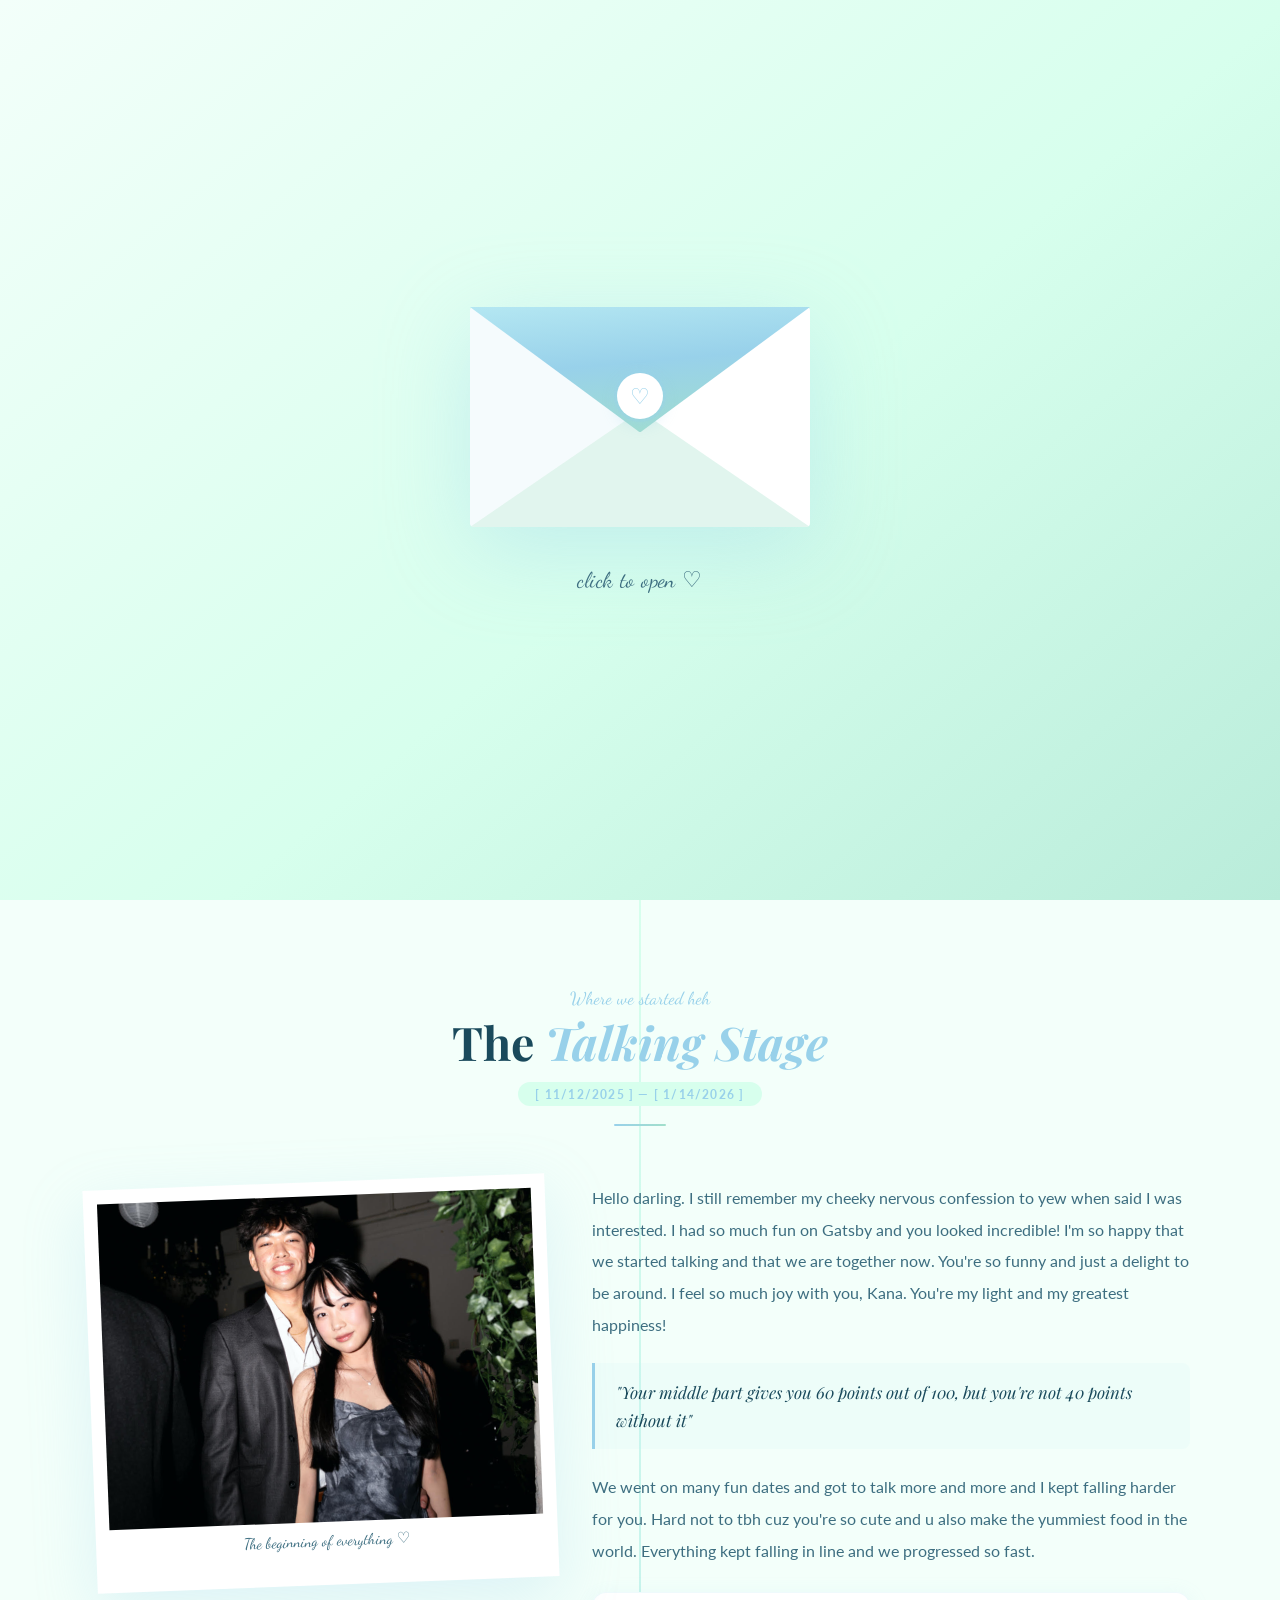
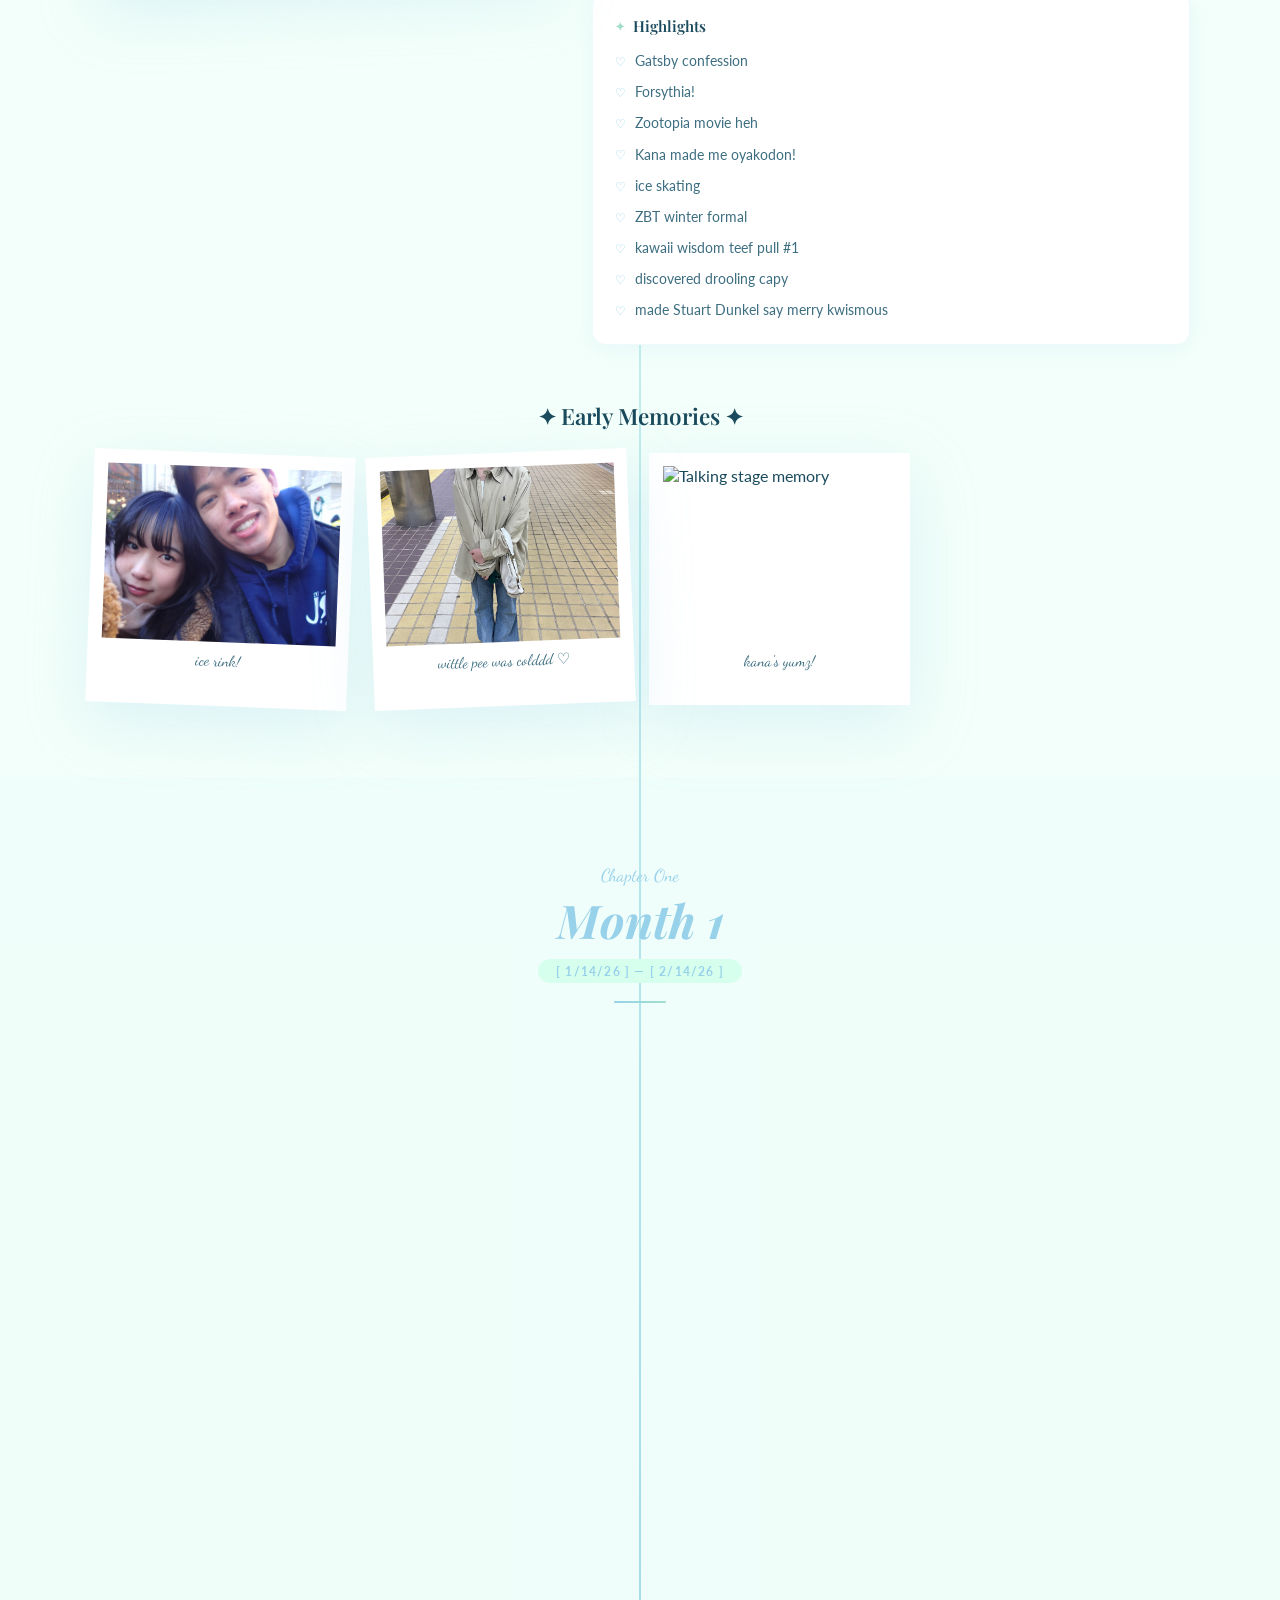
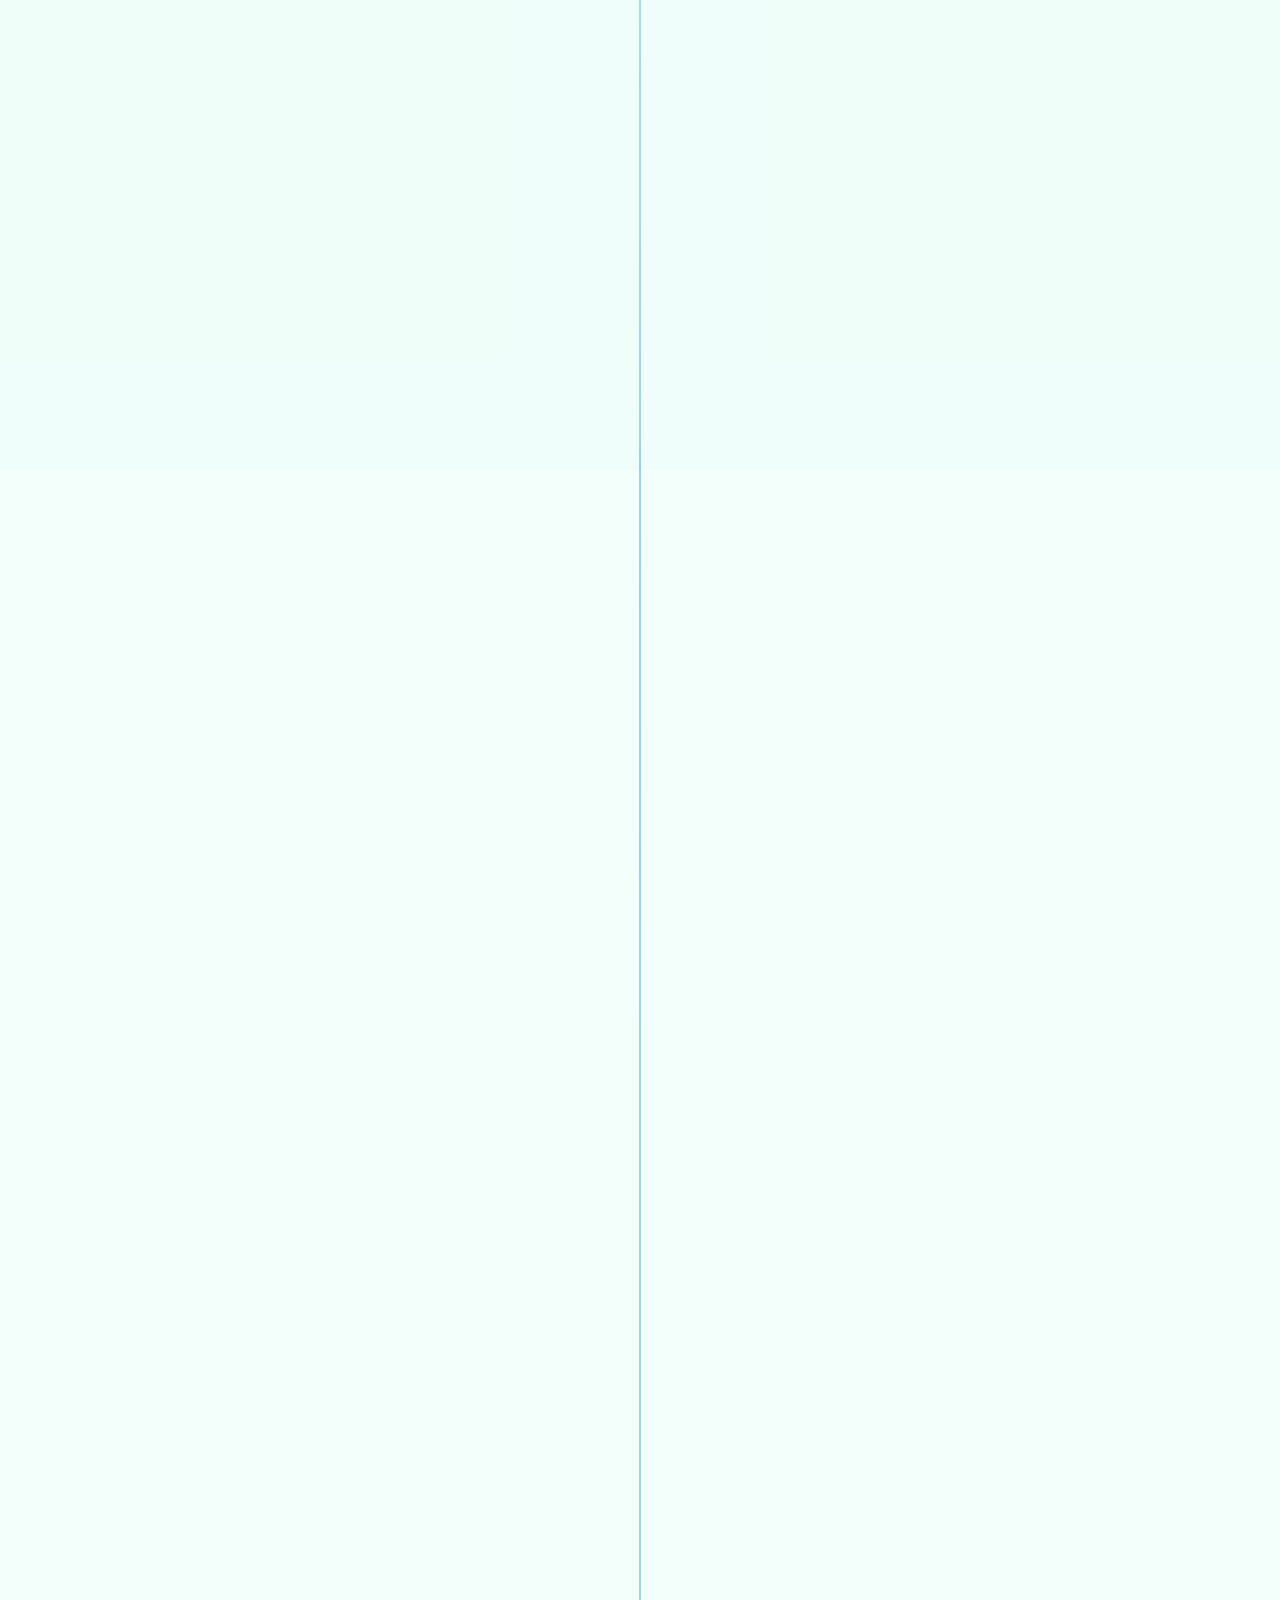
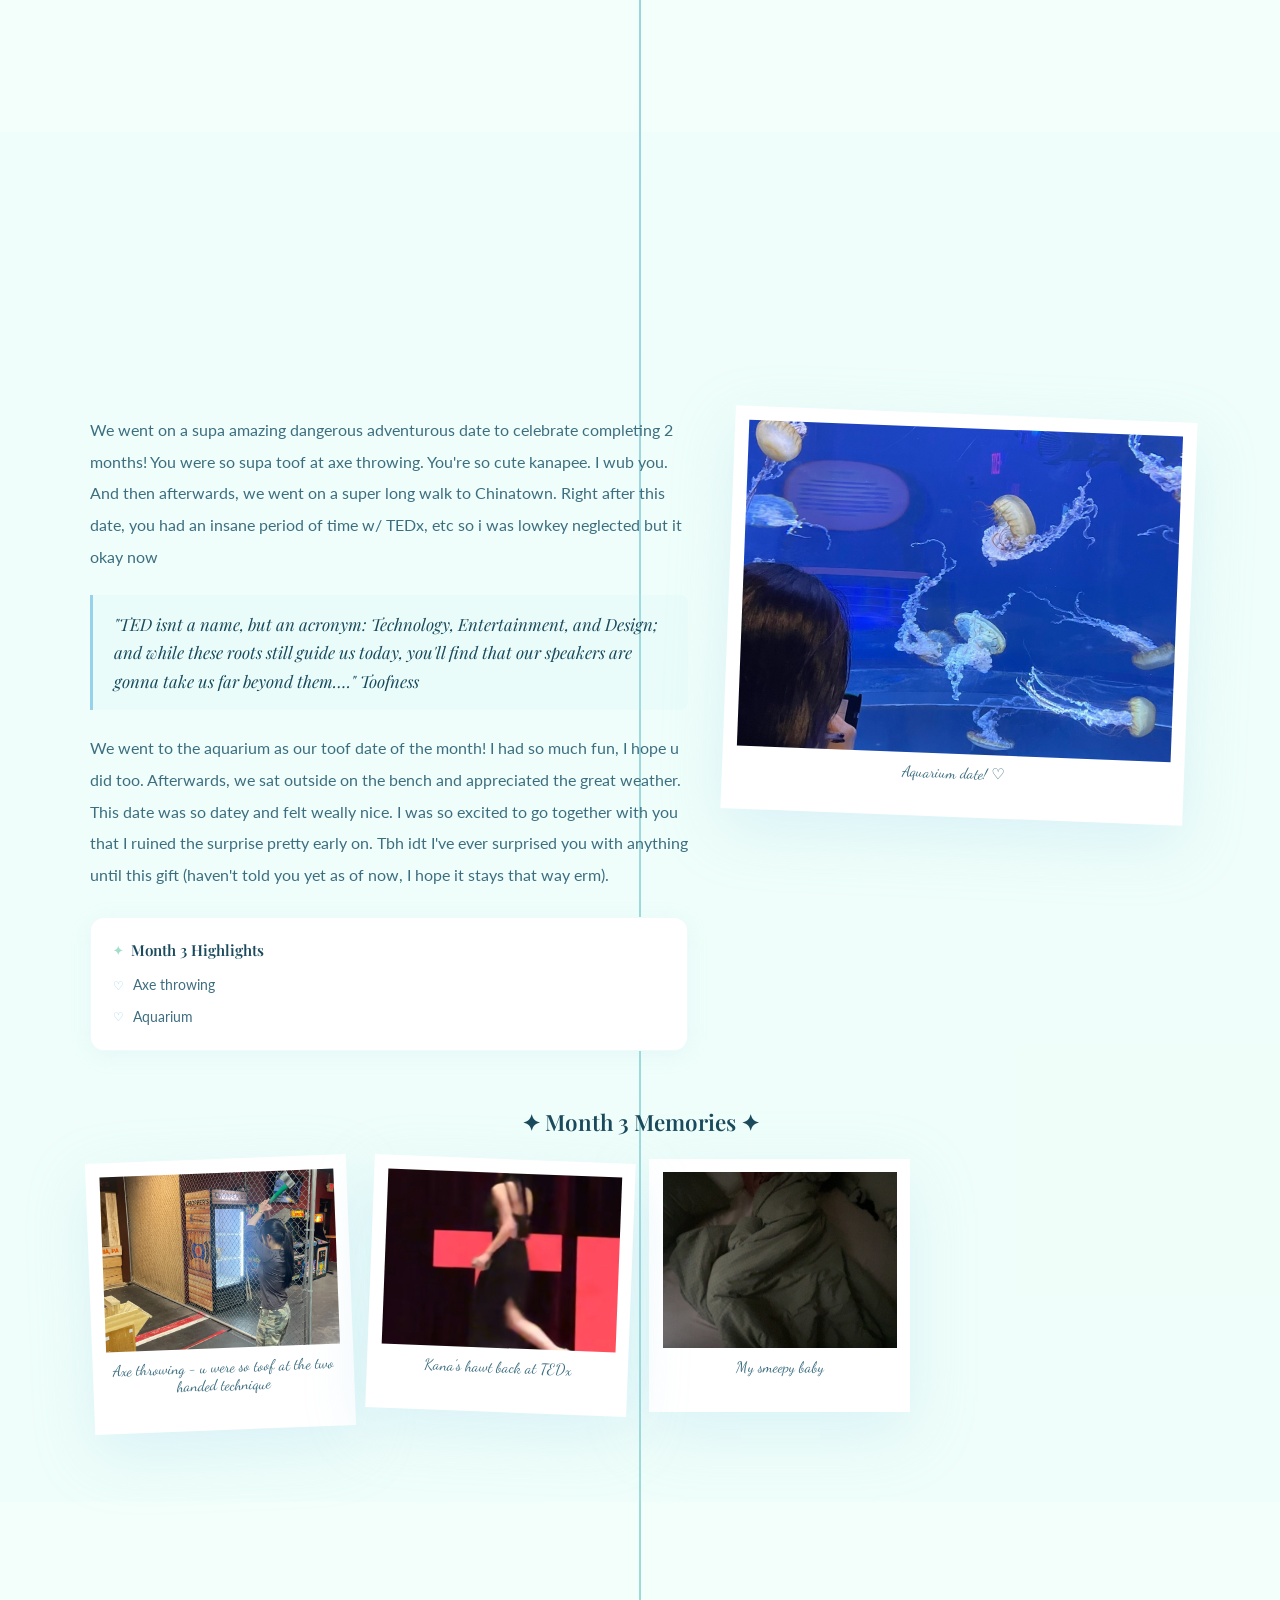
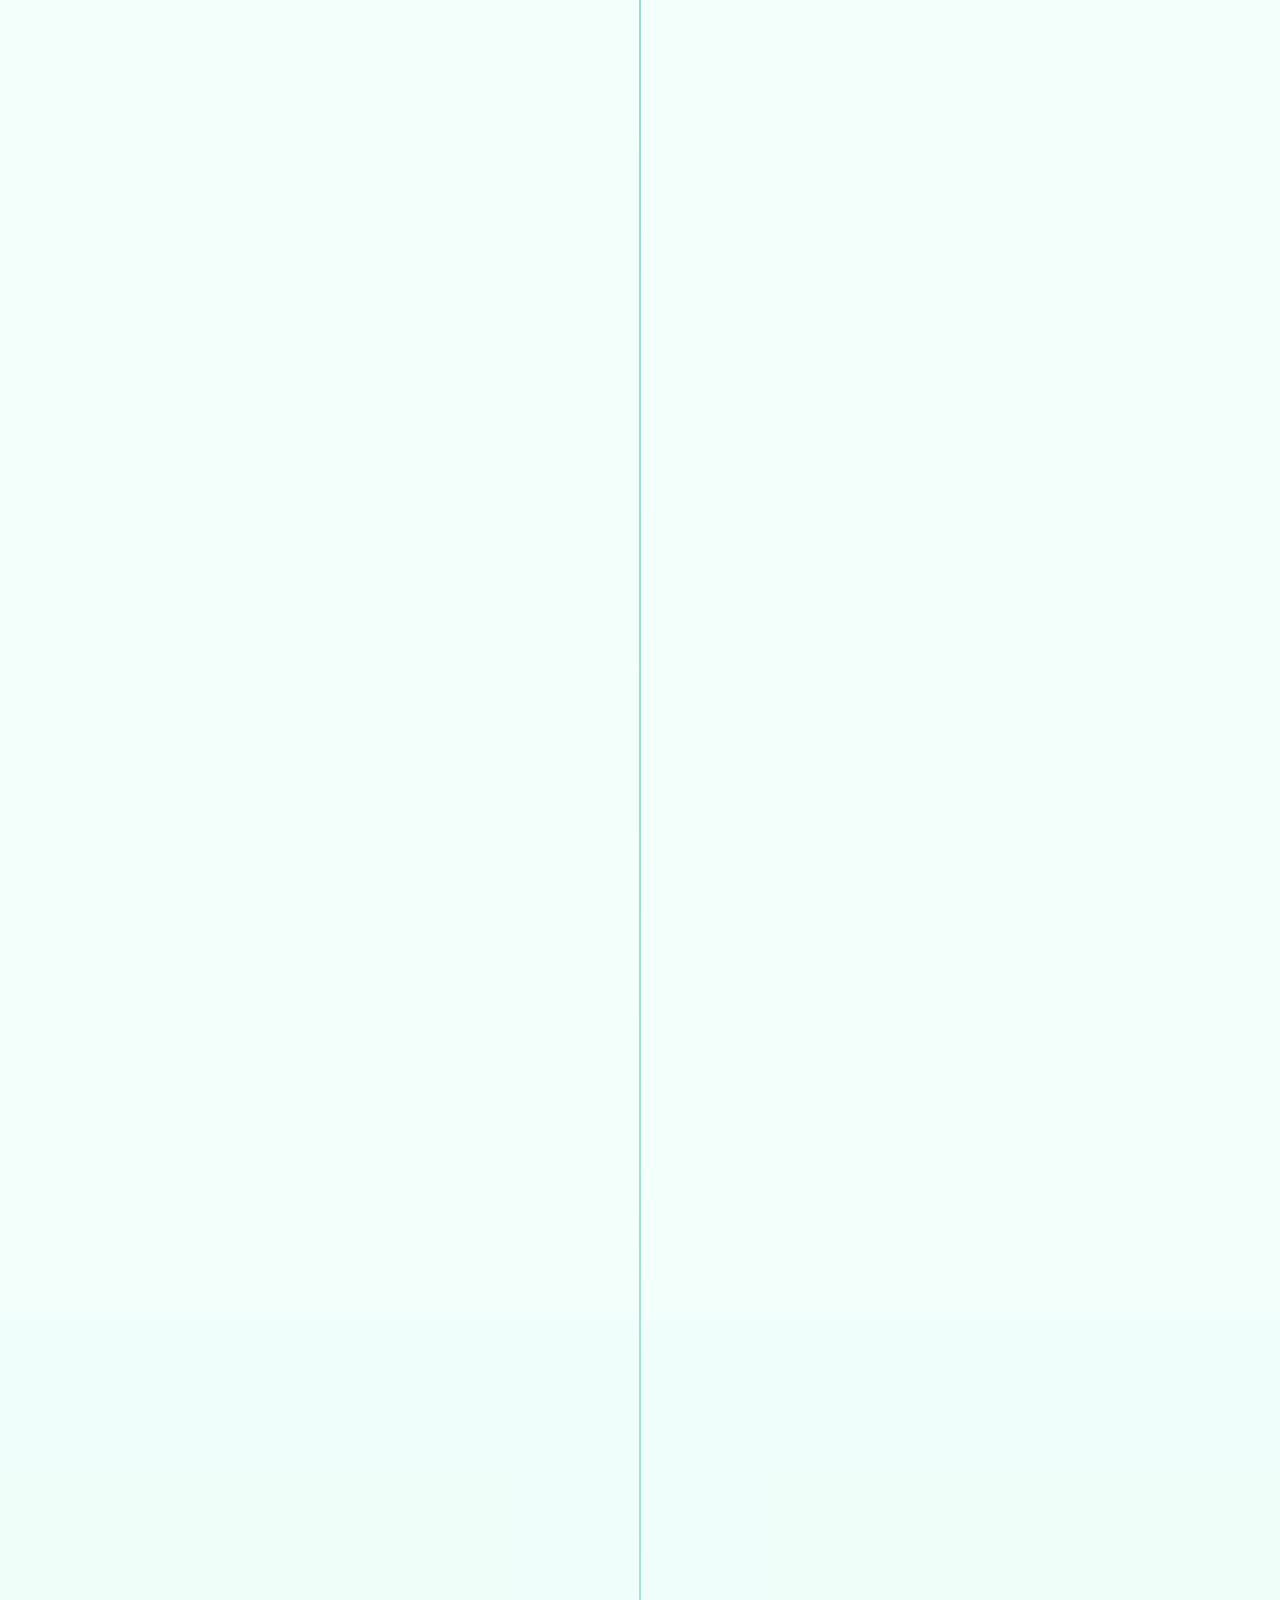
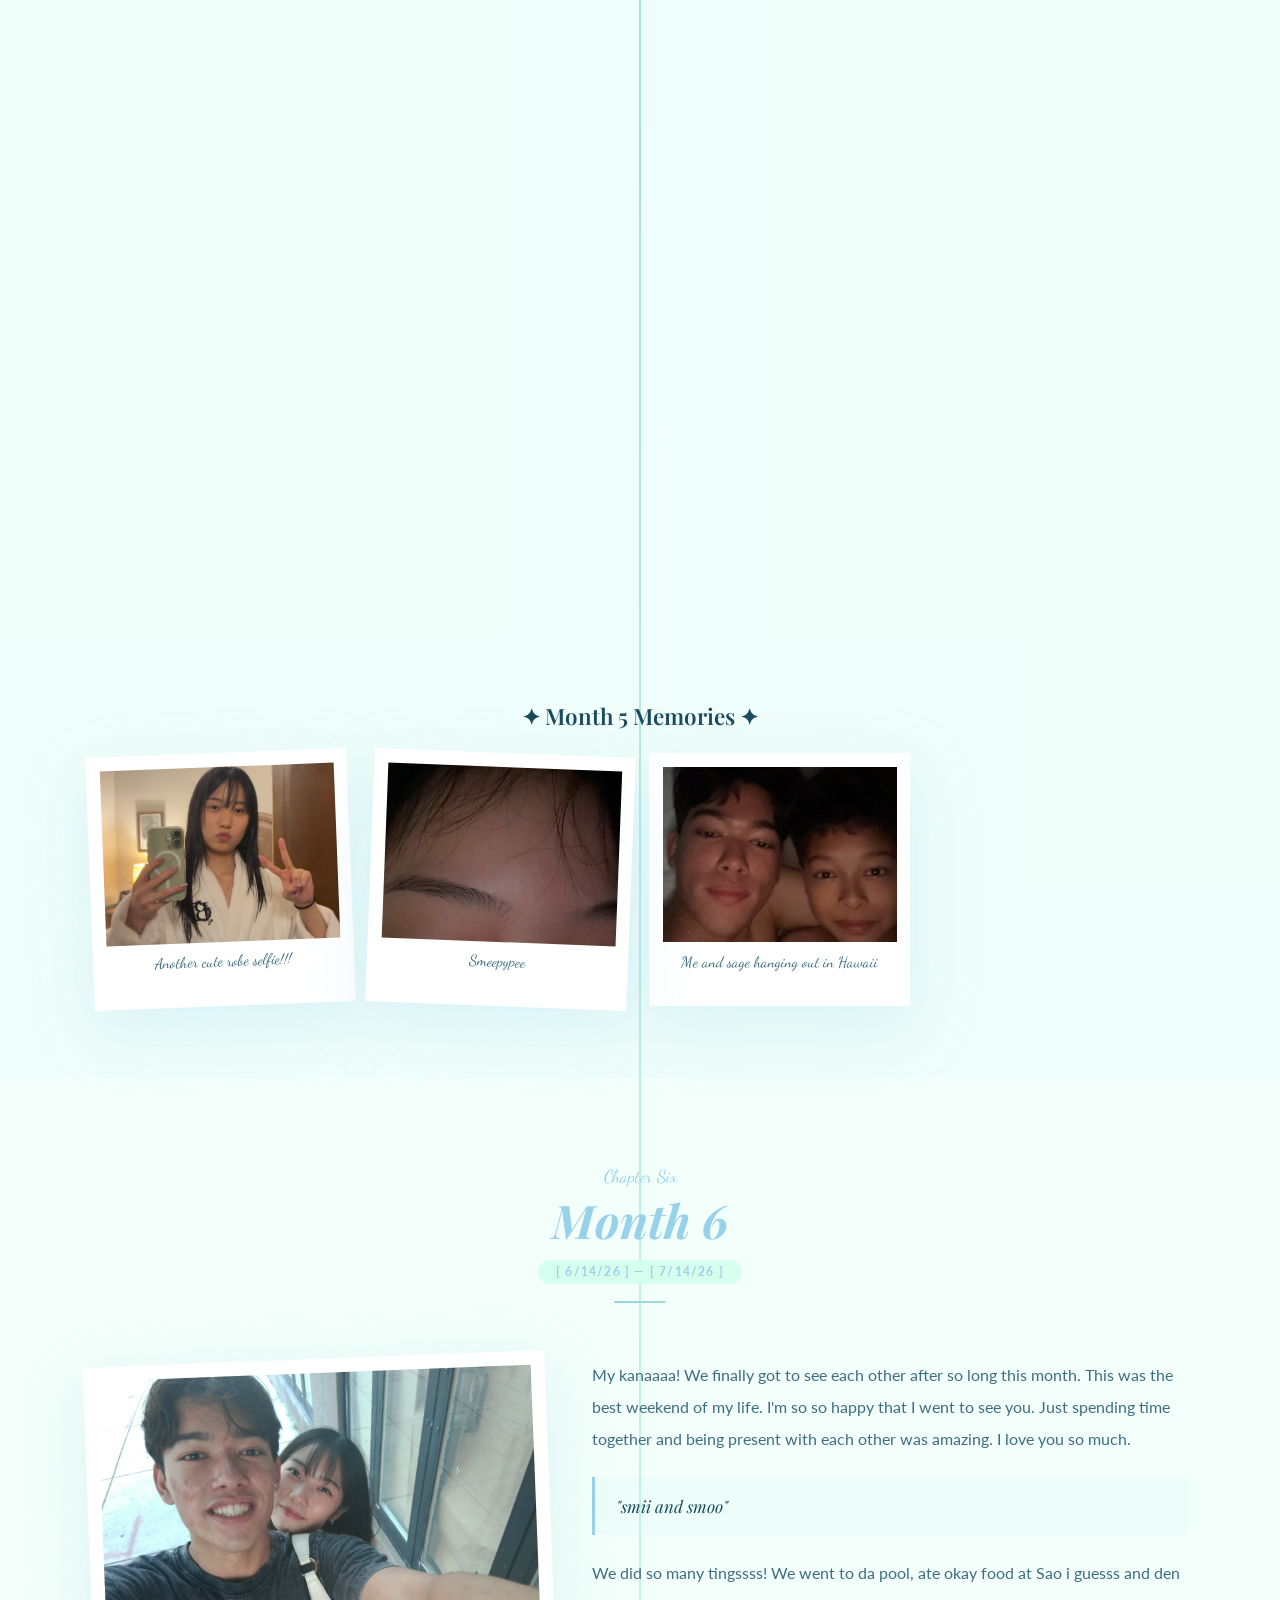
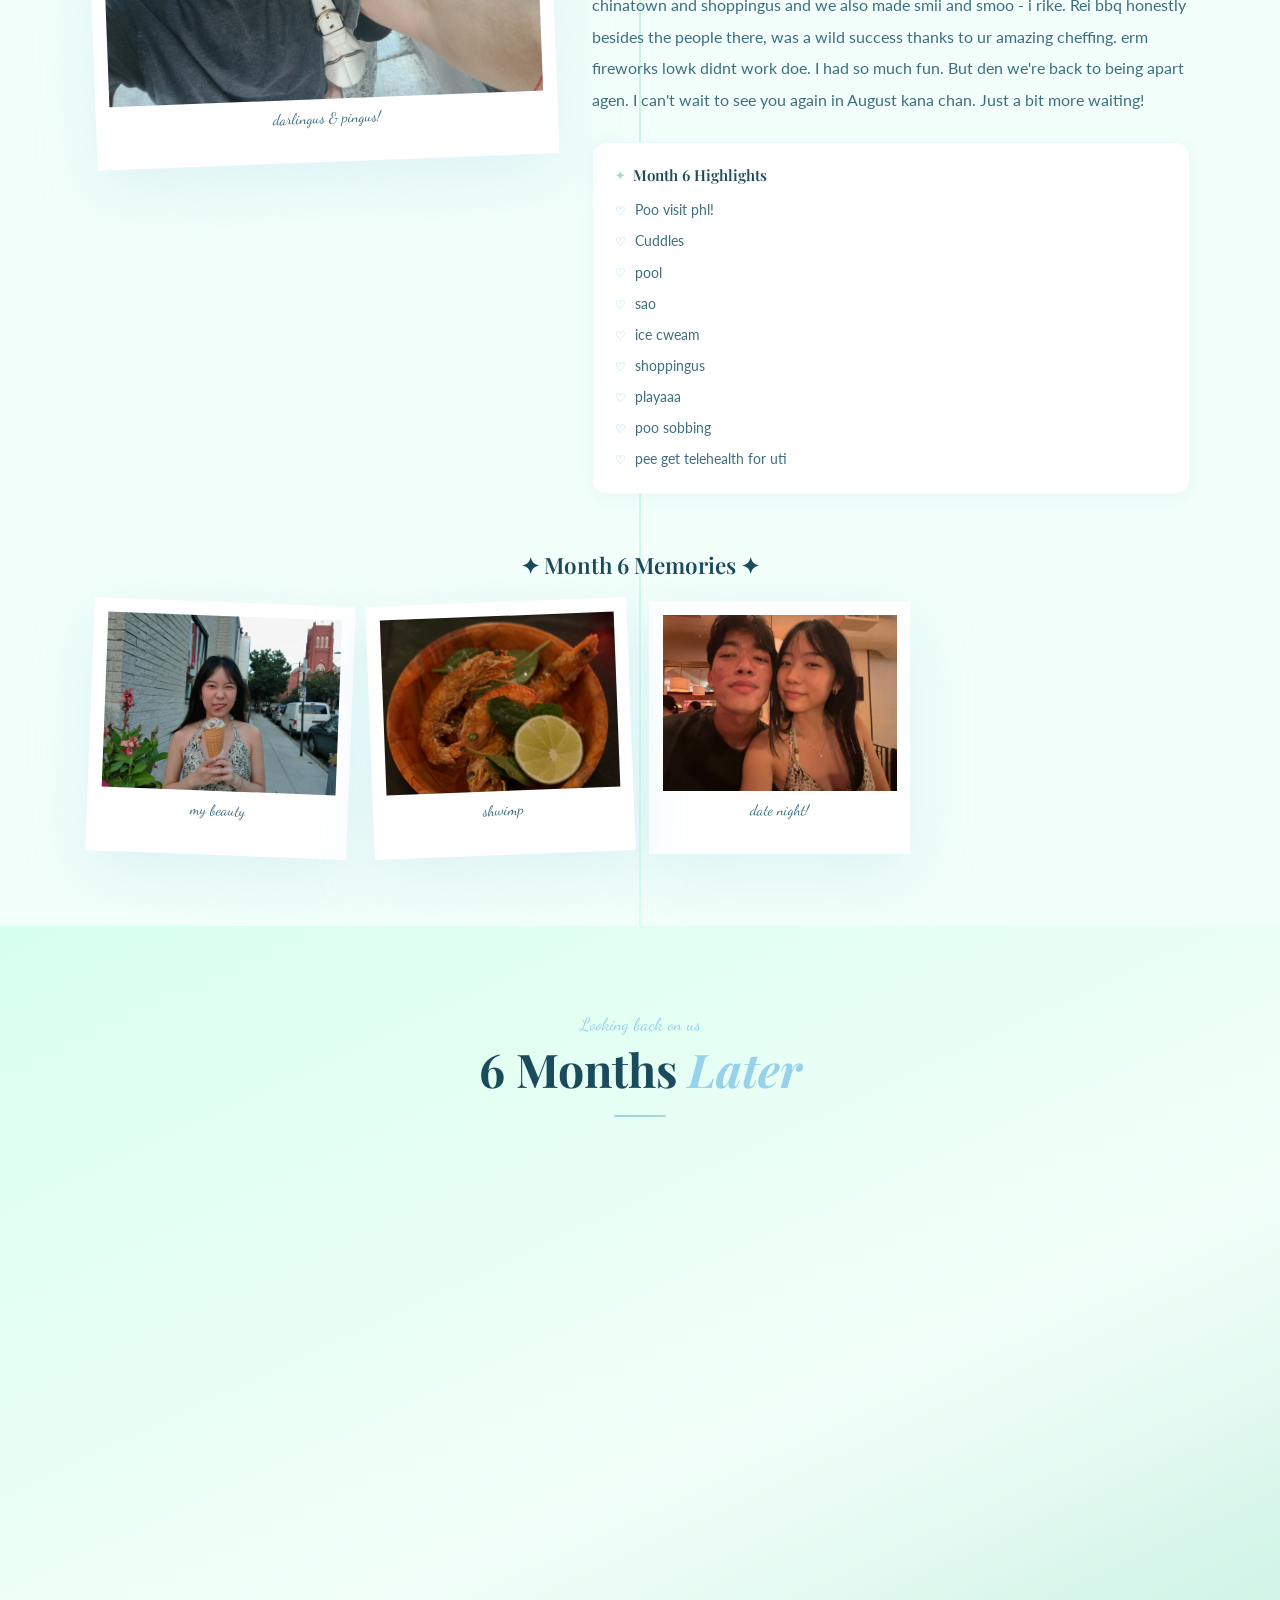
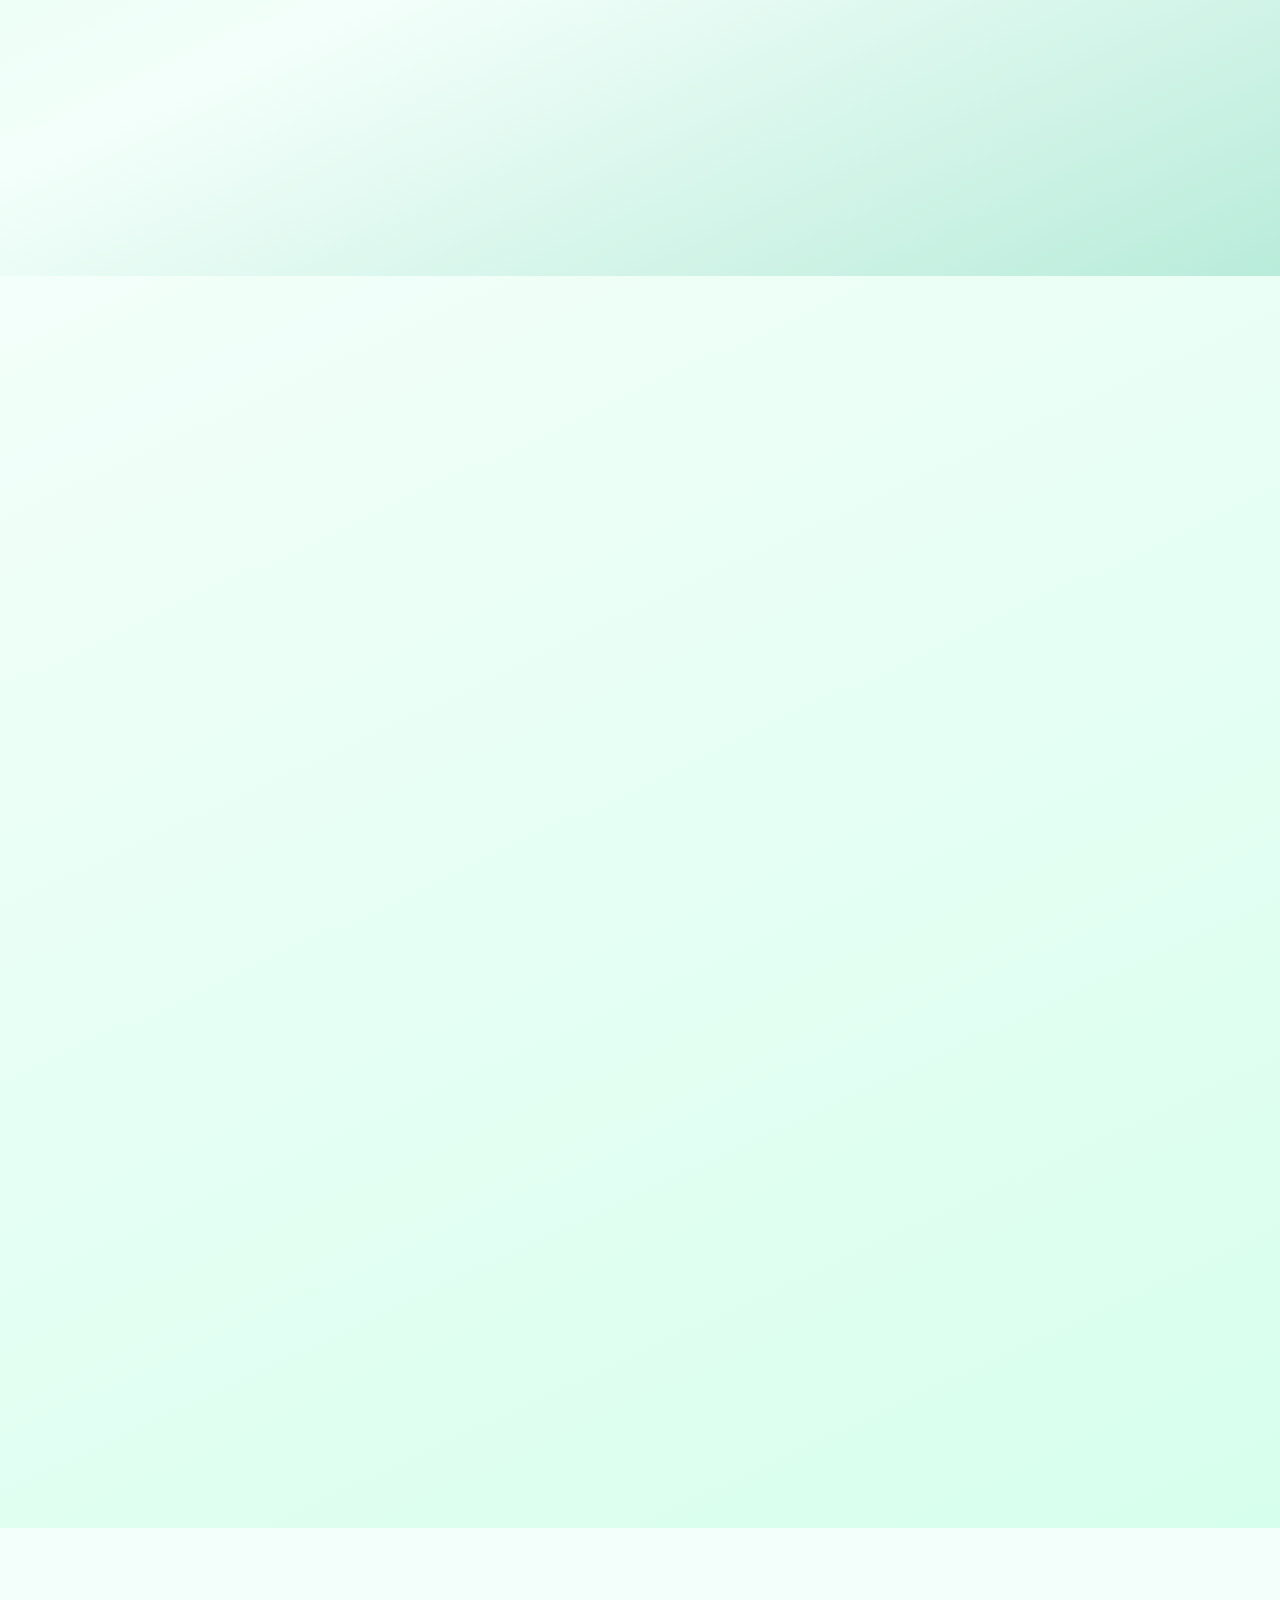
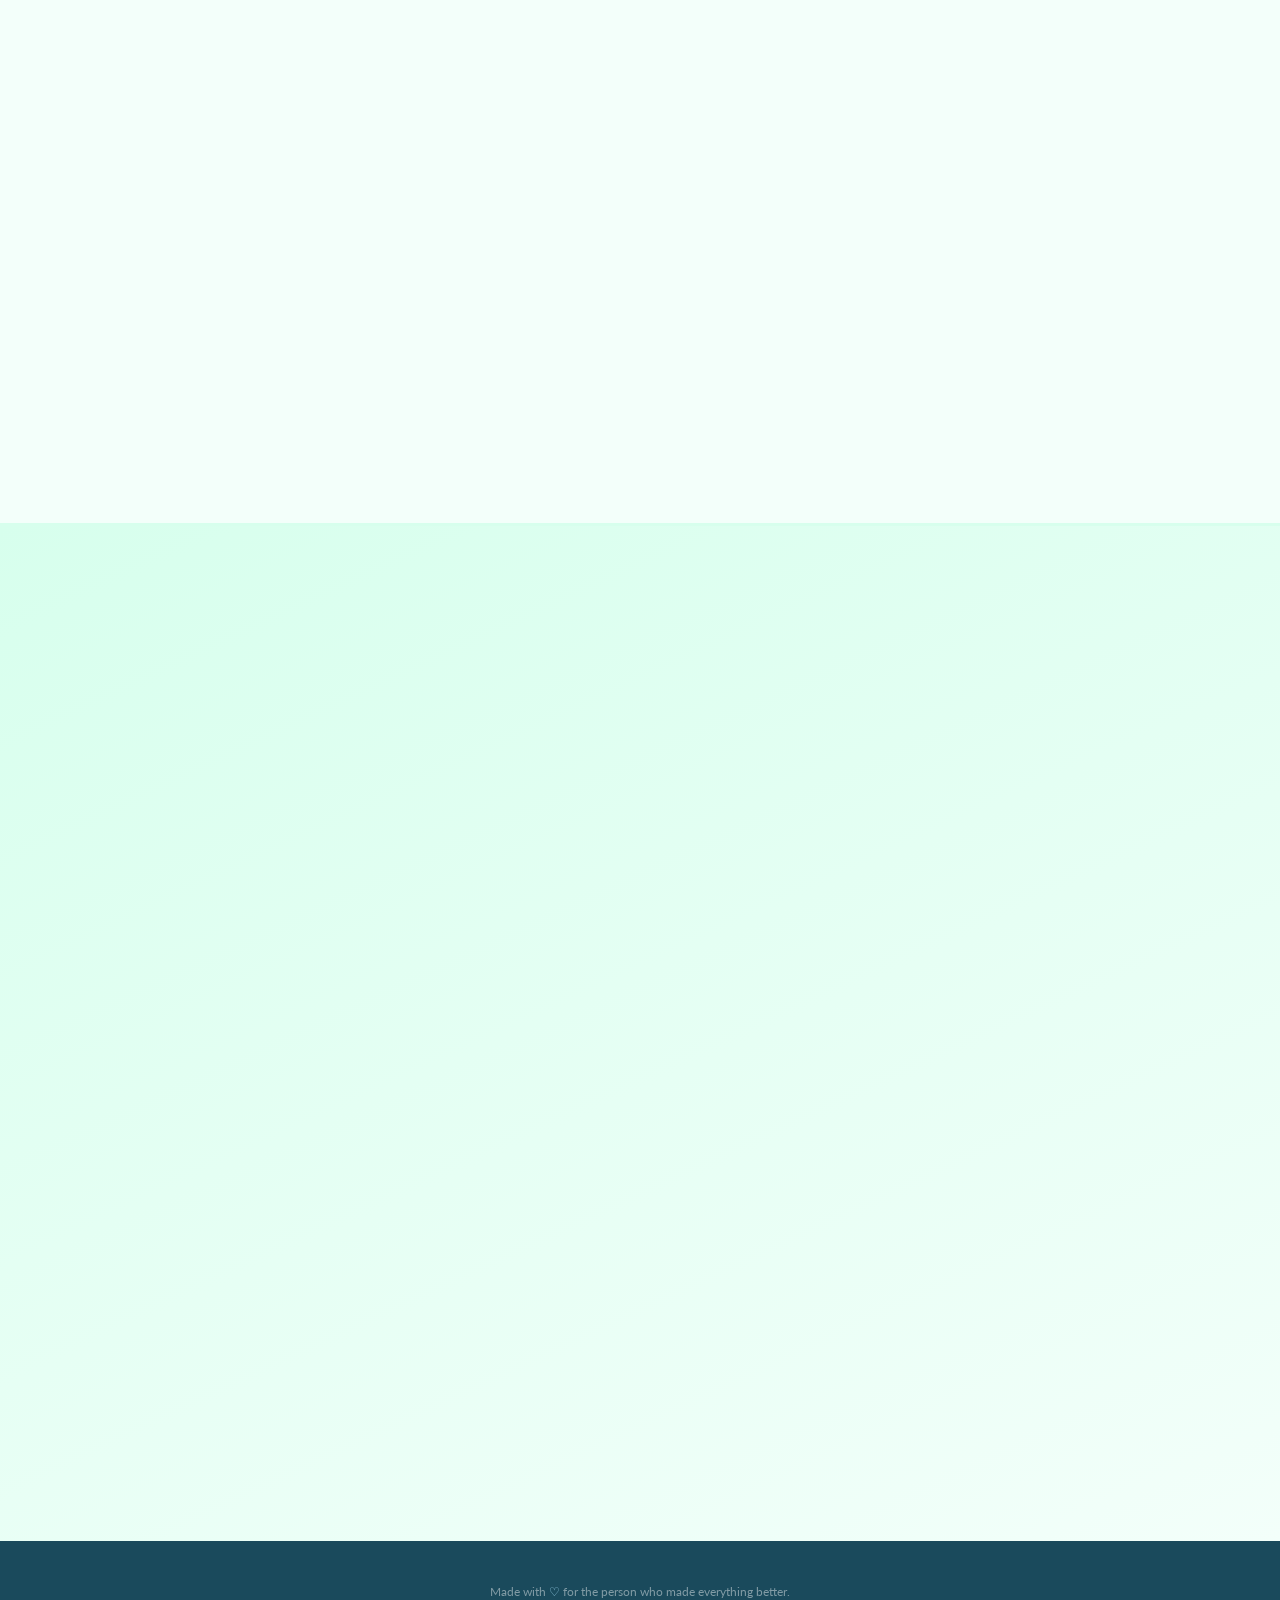
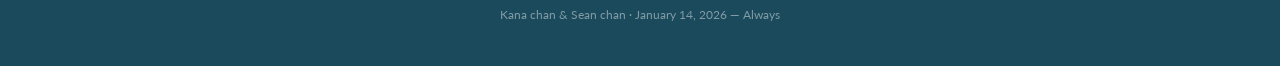
==== commit f1e47645: "Add telehealth highlight to month 6 Co-Authored-By: Claude Sonnet 4.6 <noreply@anthropic.com>" ====
--- a/index.html
+++ b/index.html
@@ -615,6 +615,7 @@
                         <li>shoppingus</li>
                         <li>playaaa</li>
                         <li>poo sobbing</li>
+                        <li>pee get telehealth for uti</li>
                     </ul>
                 </div>
             </div>
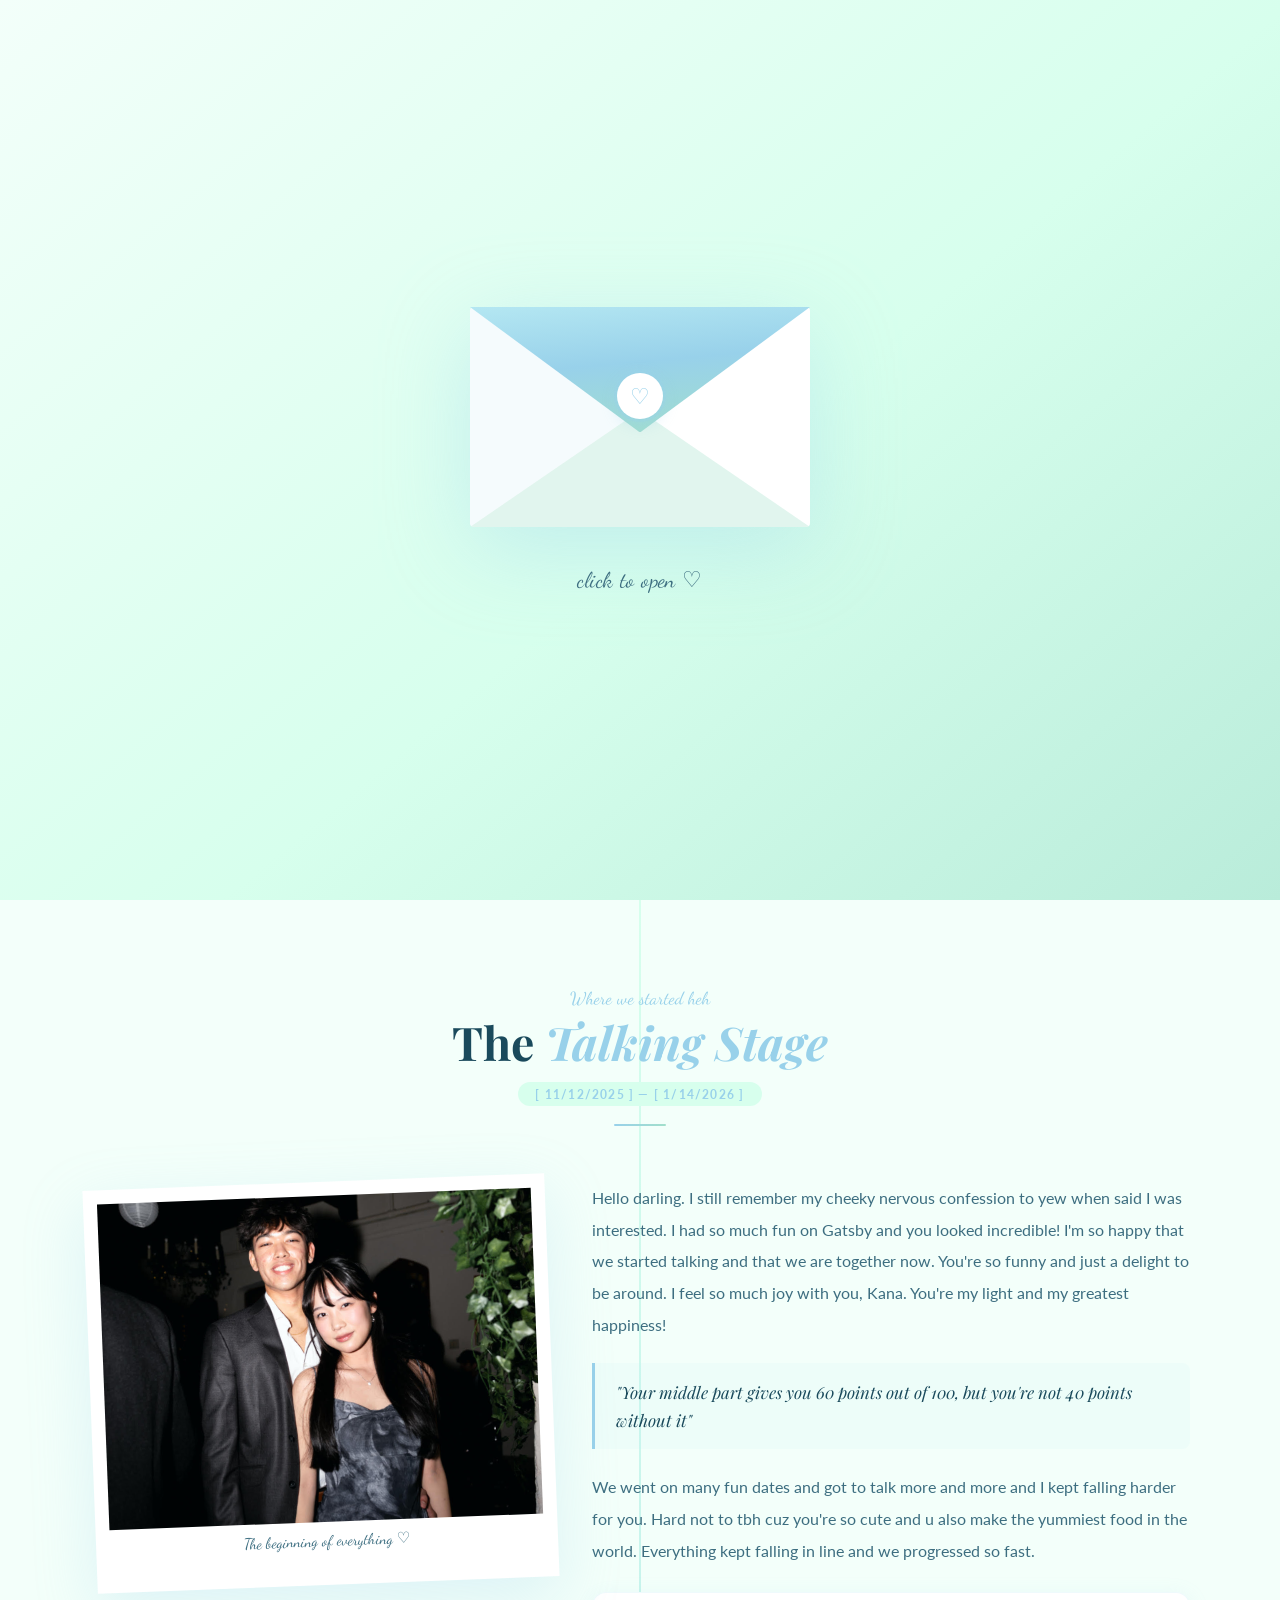
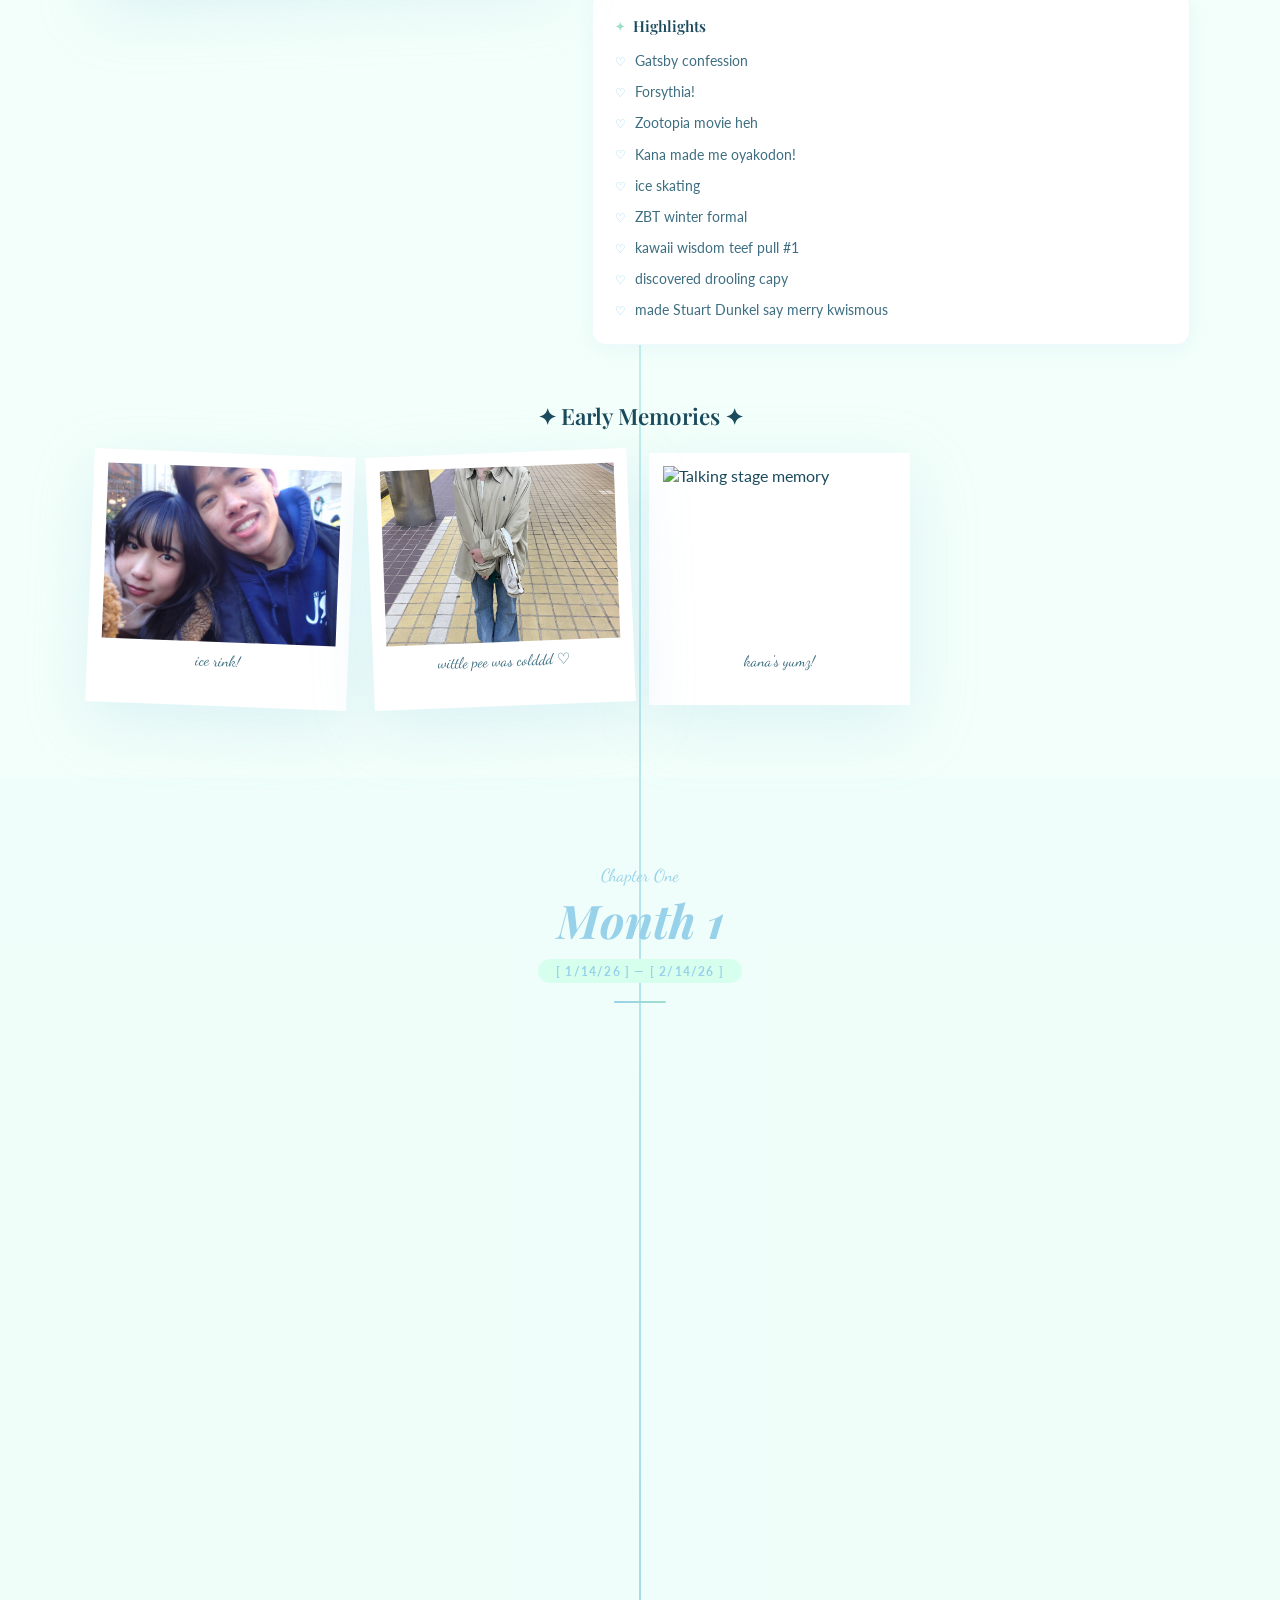
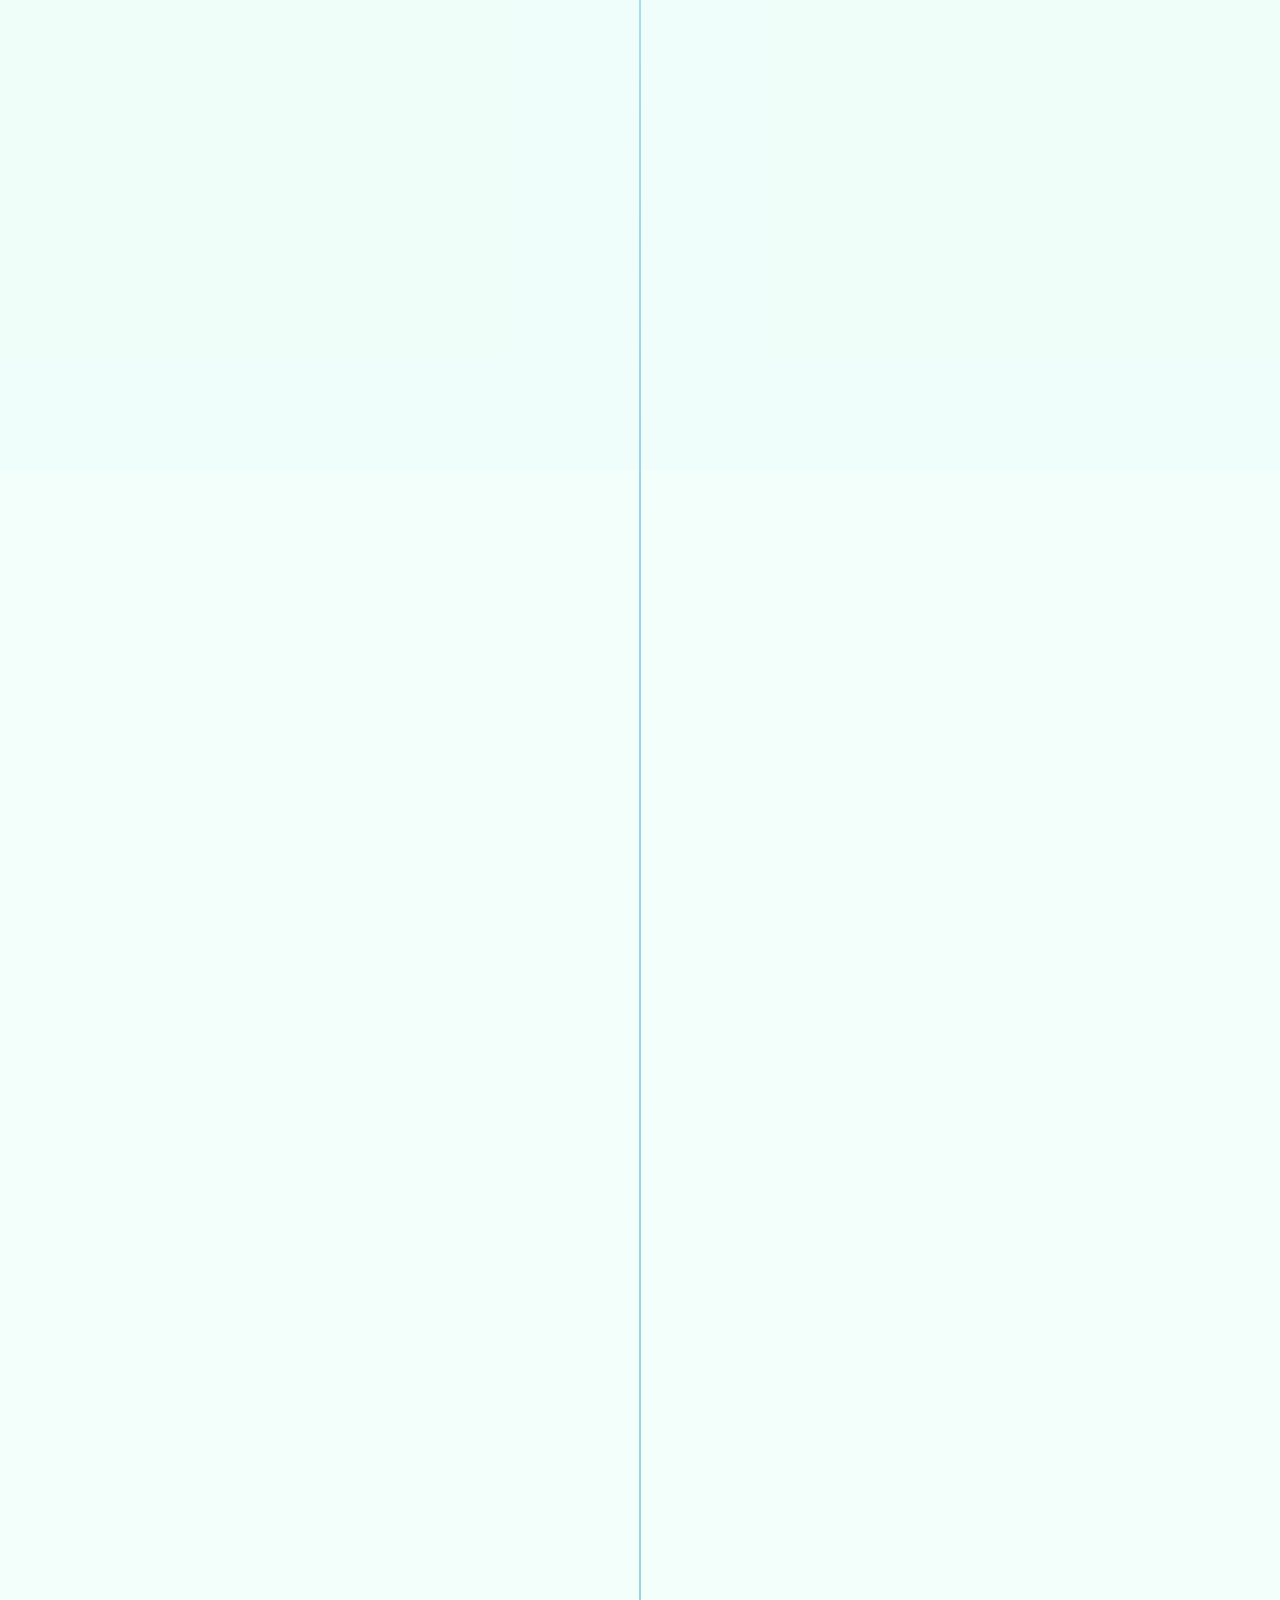
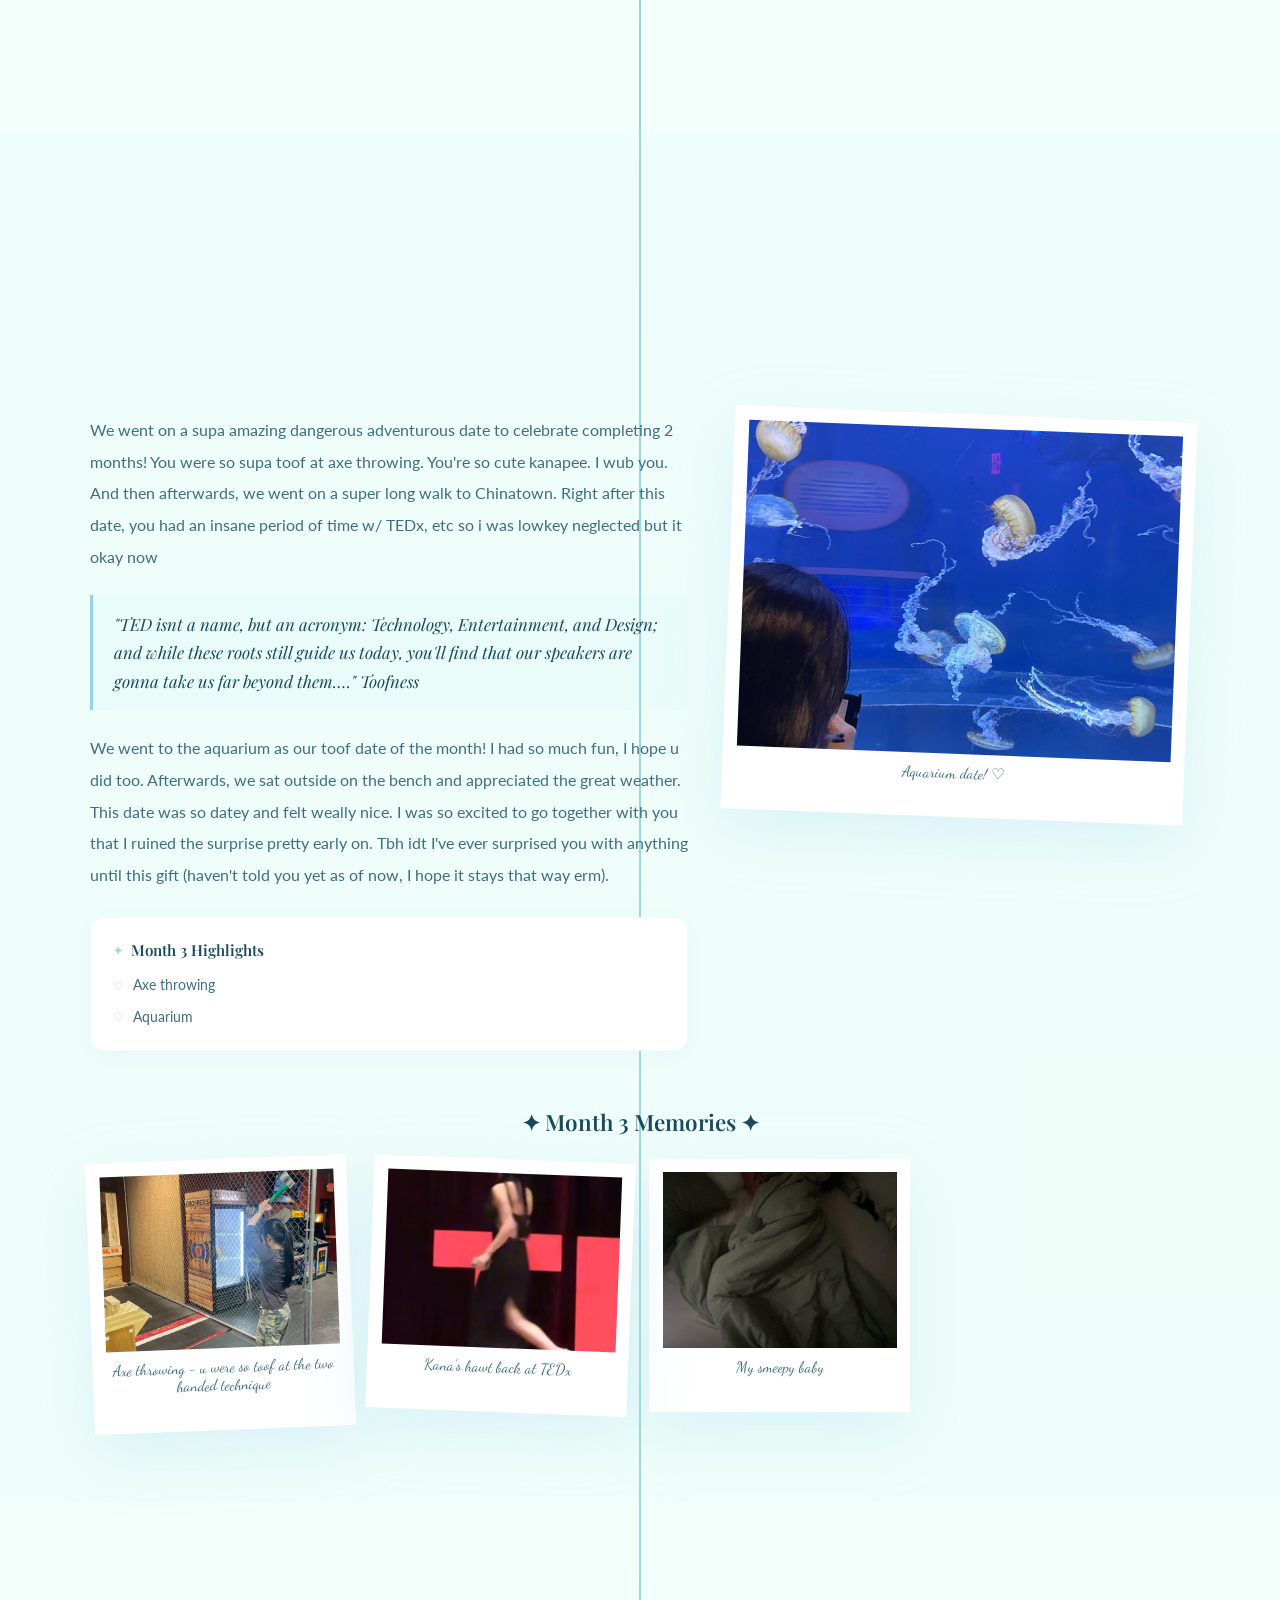
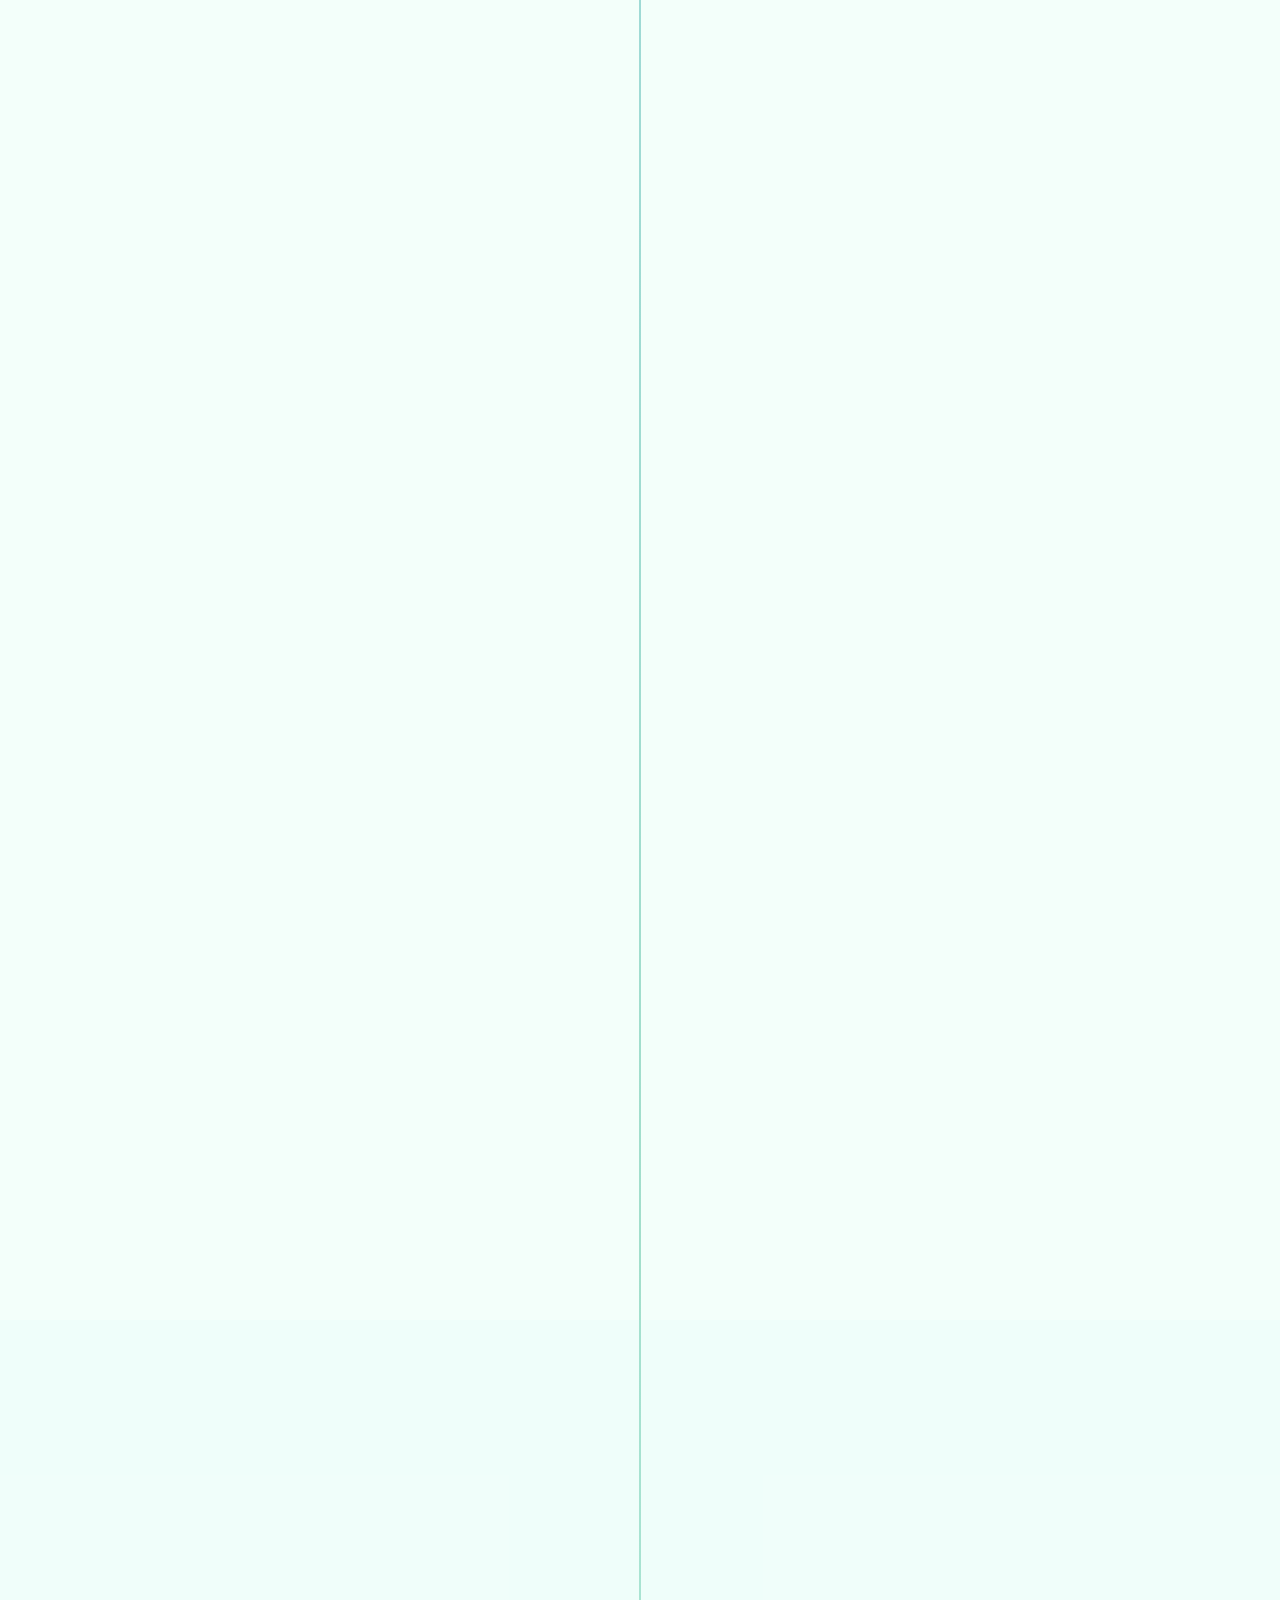
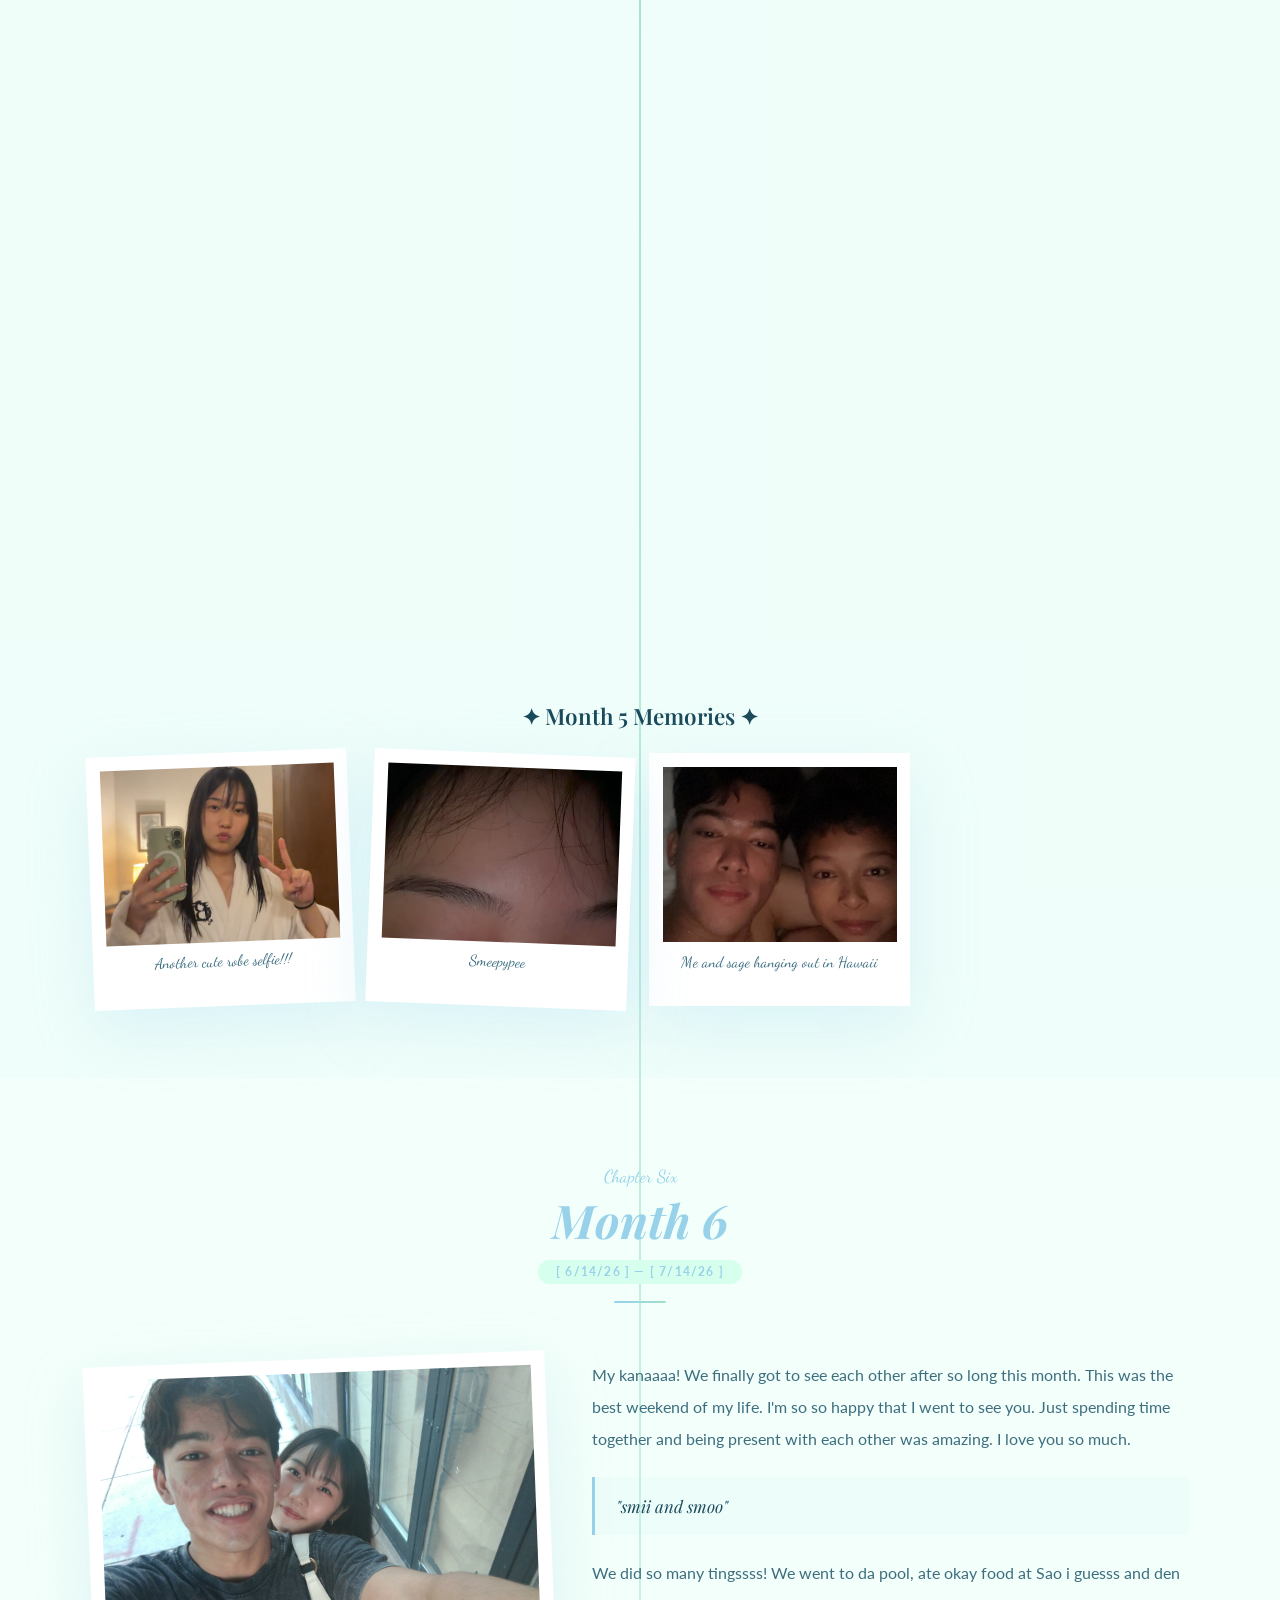
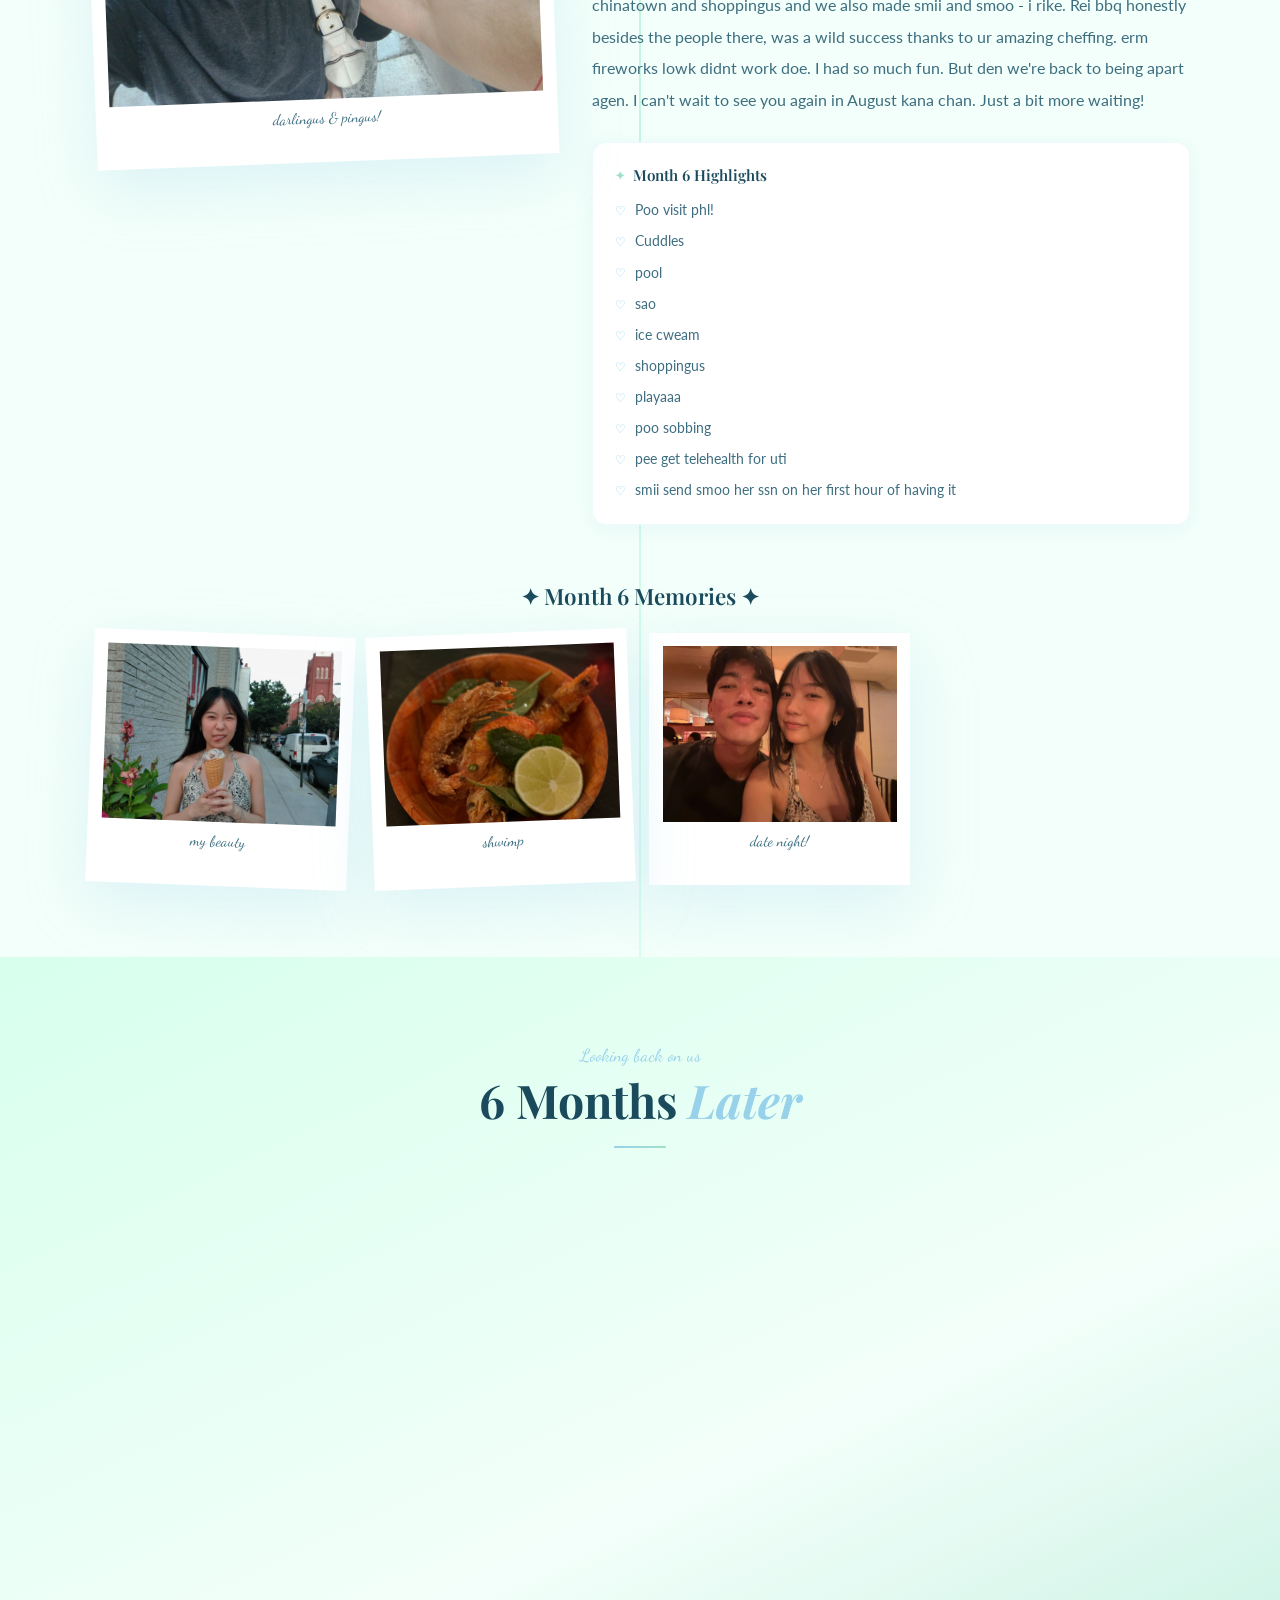
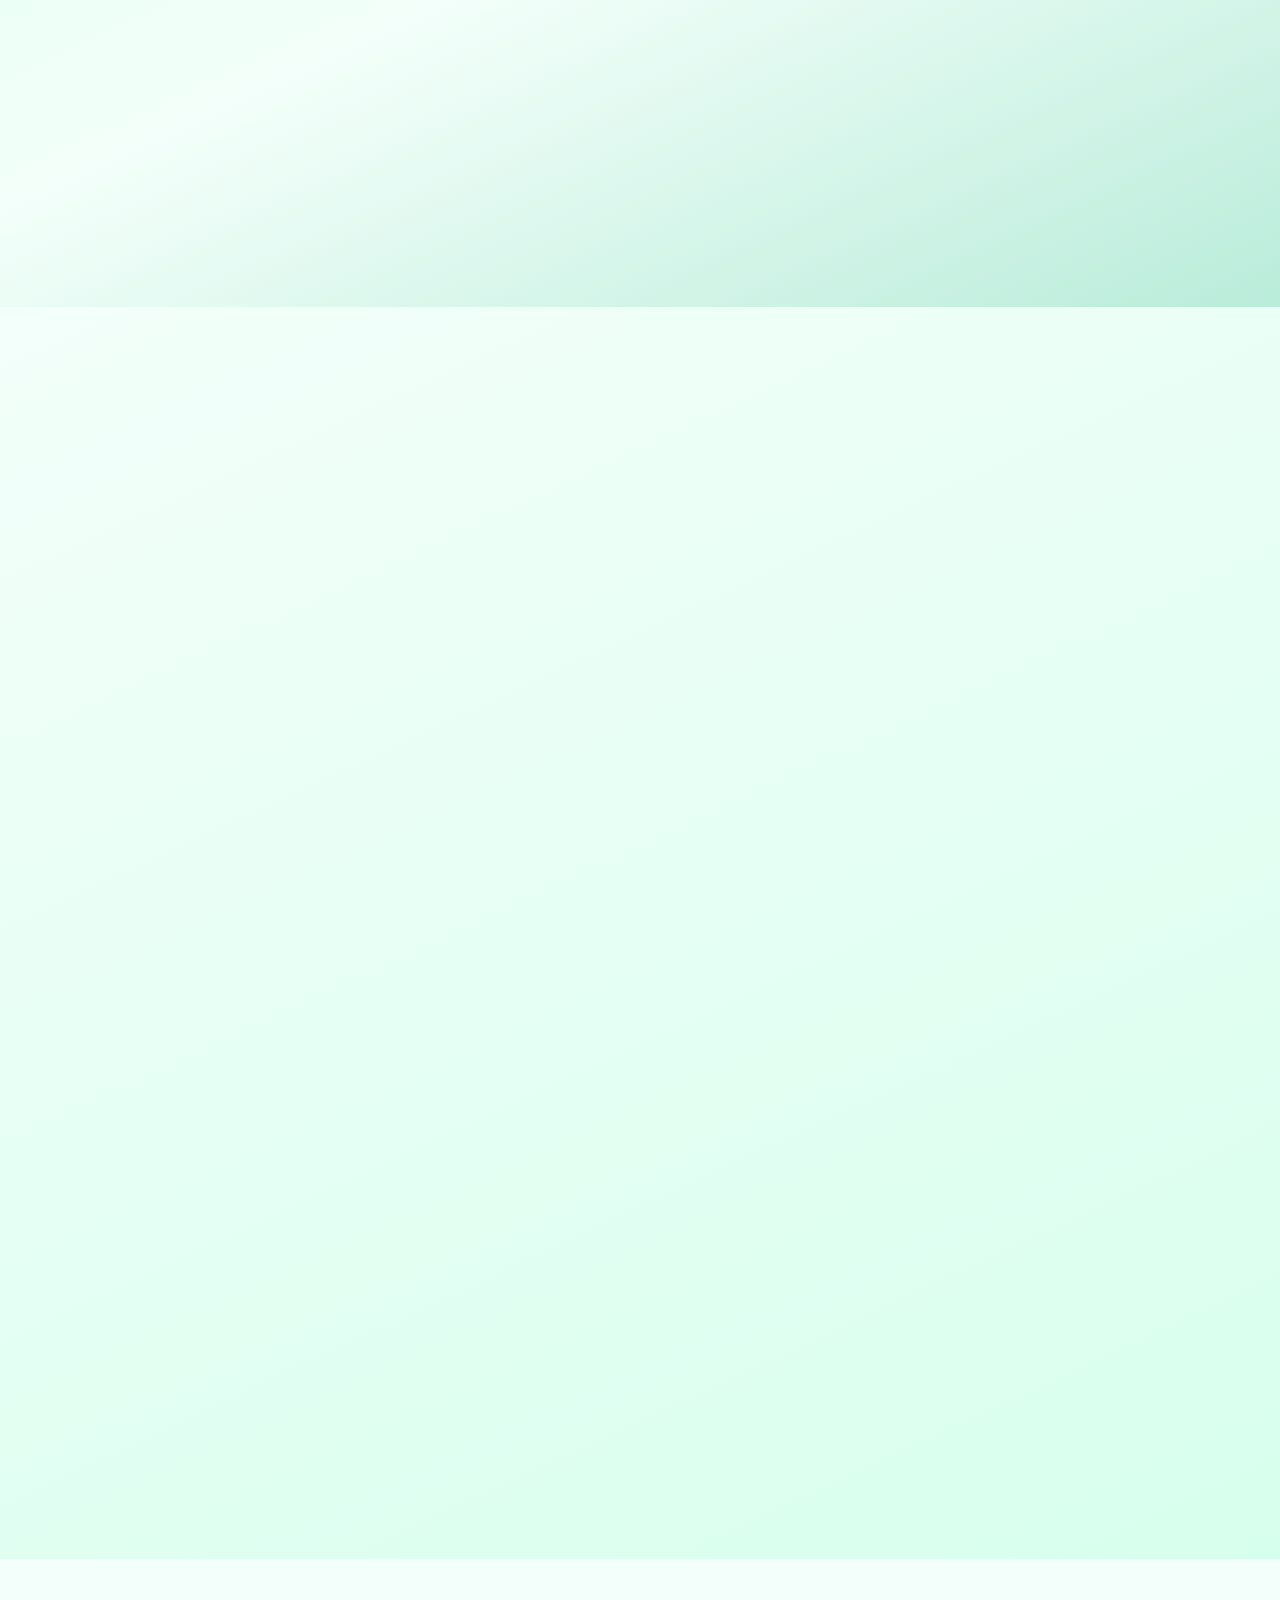
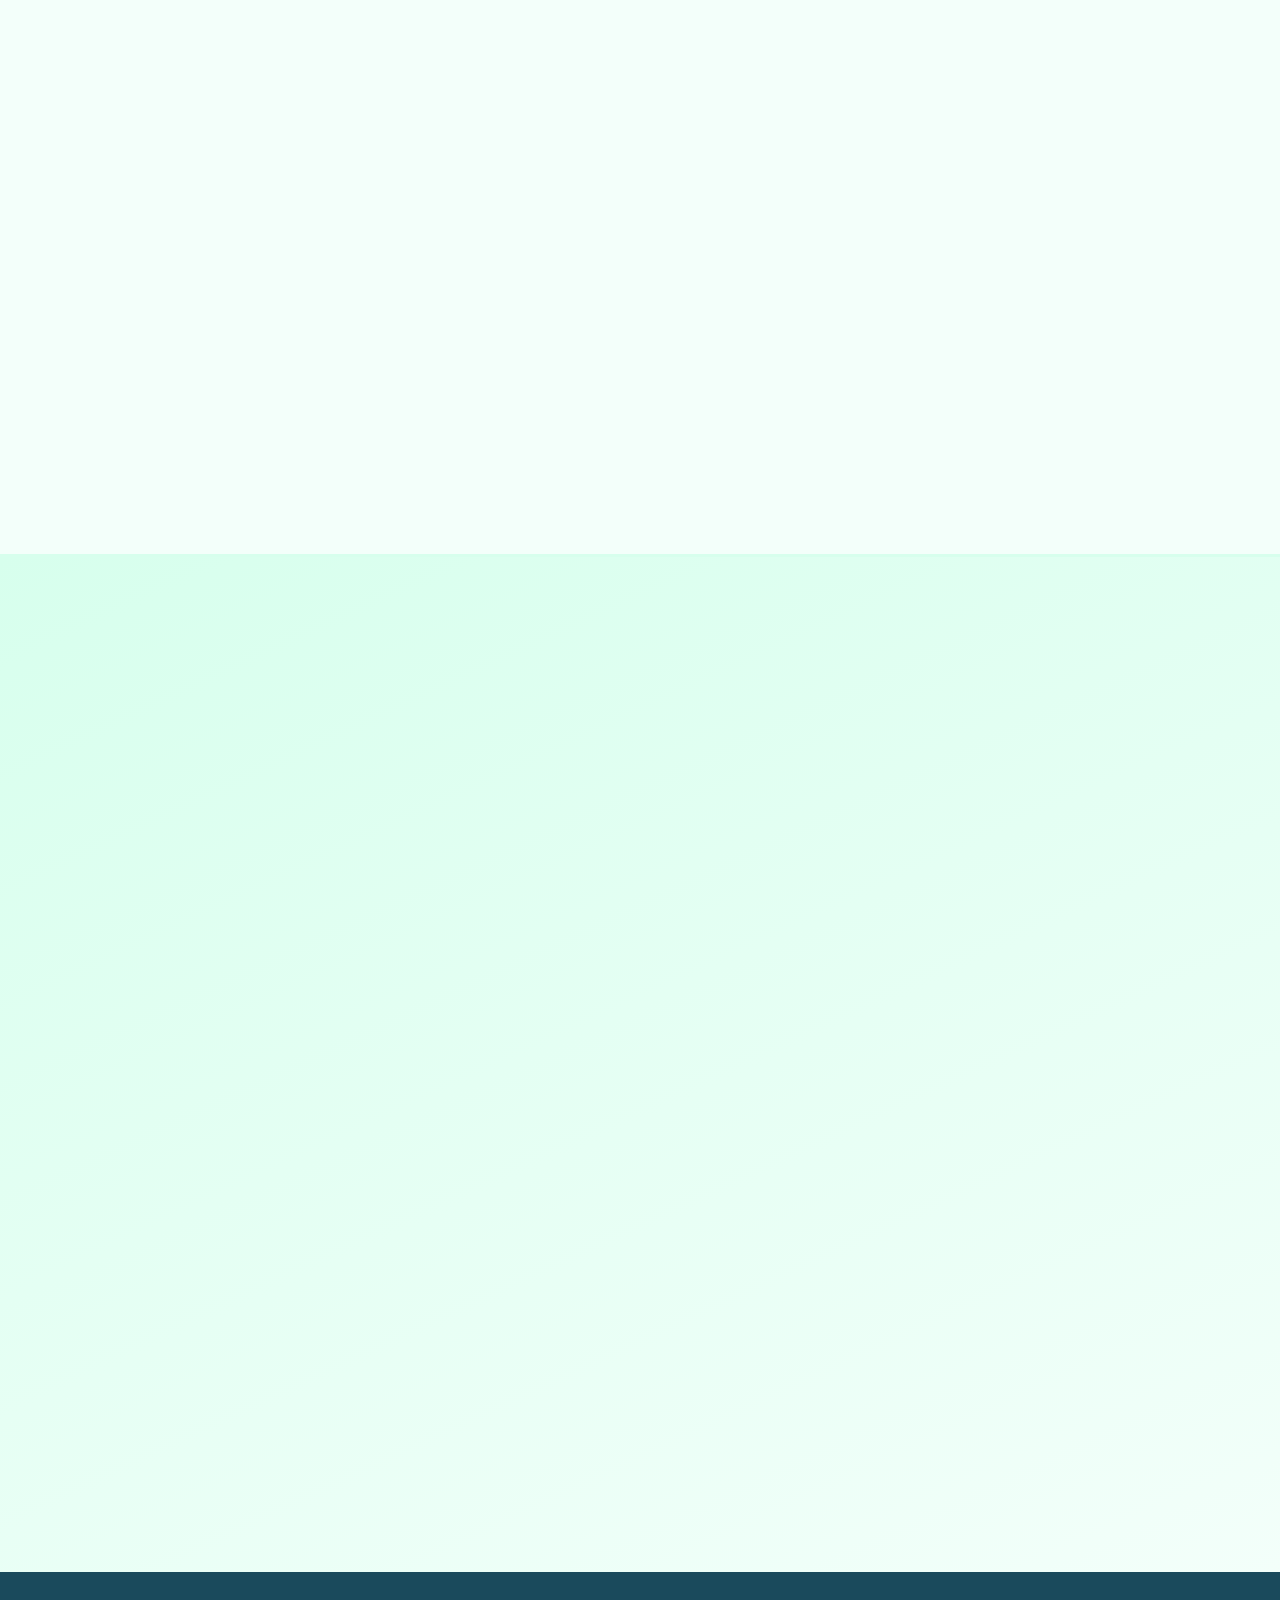
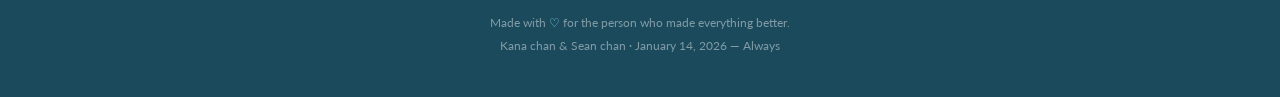
==== commit a373d22e: "Add smii and smoo SSN highlight to month 6 Co-Authored-By: Claude Sonnet 4.6 <noreply@anthropic.com>" ====
--- a/index.html
+++ b/index.html
@@ -616,6 +616,7 @@
                         <li>playaaa</li>
                         <li>poo sobbing</li>
                         <li>pee get telehealth for uti</li>
+                        <li>smii send smoo her ssn on her first hour of having it</li>
                     </ul>
                 </div>
             </div>
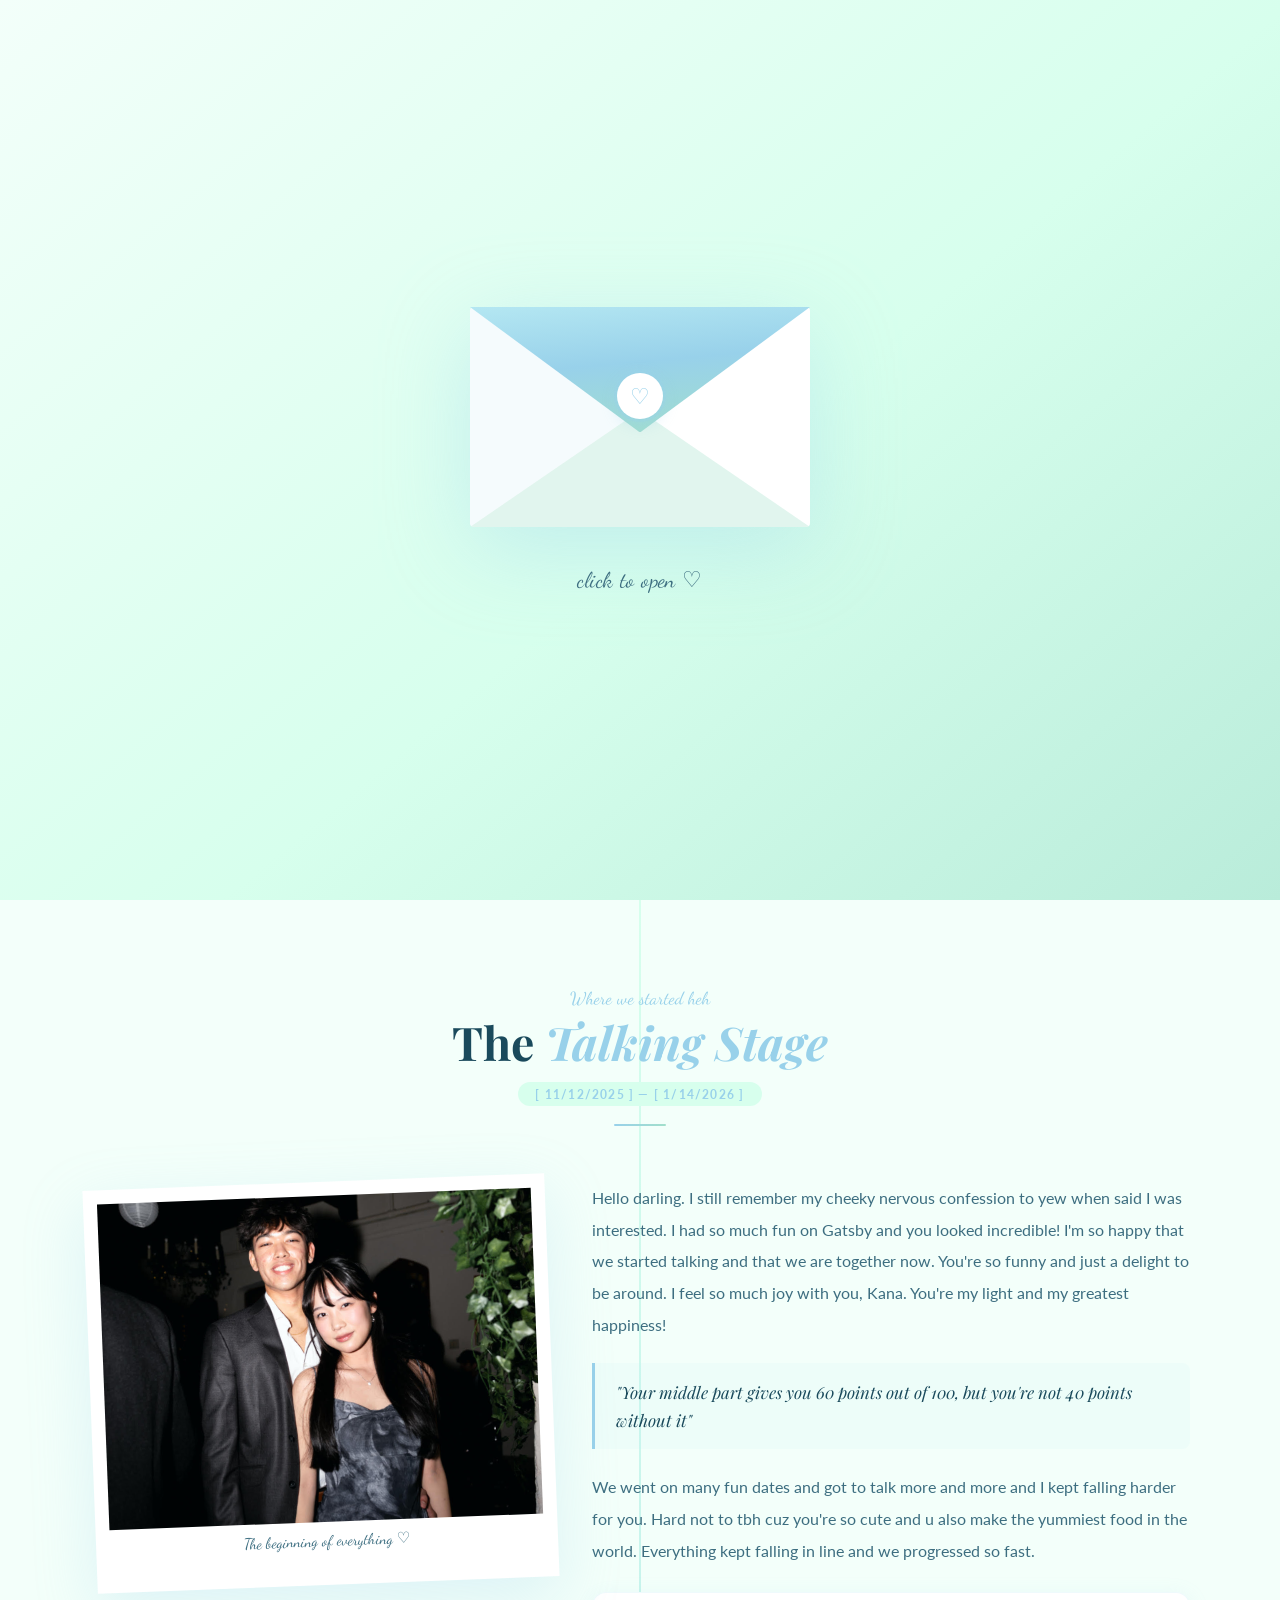
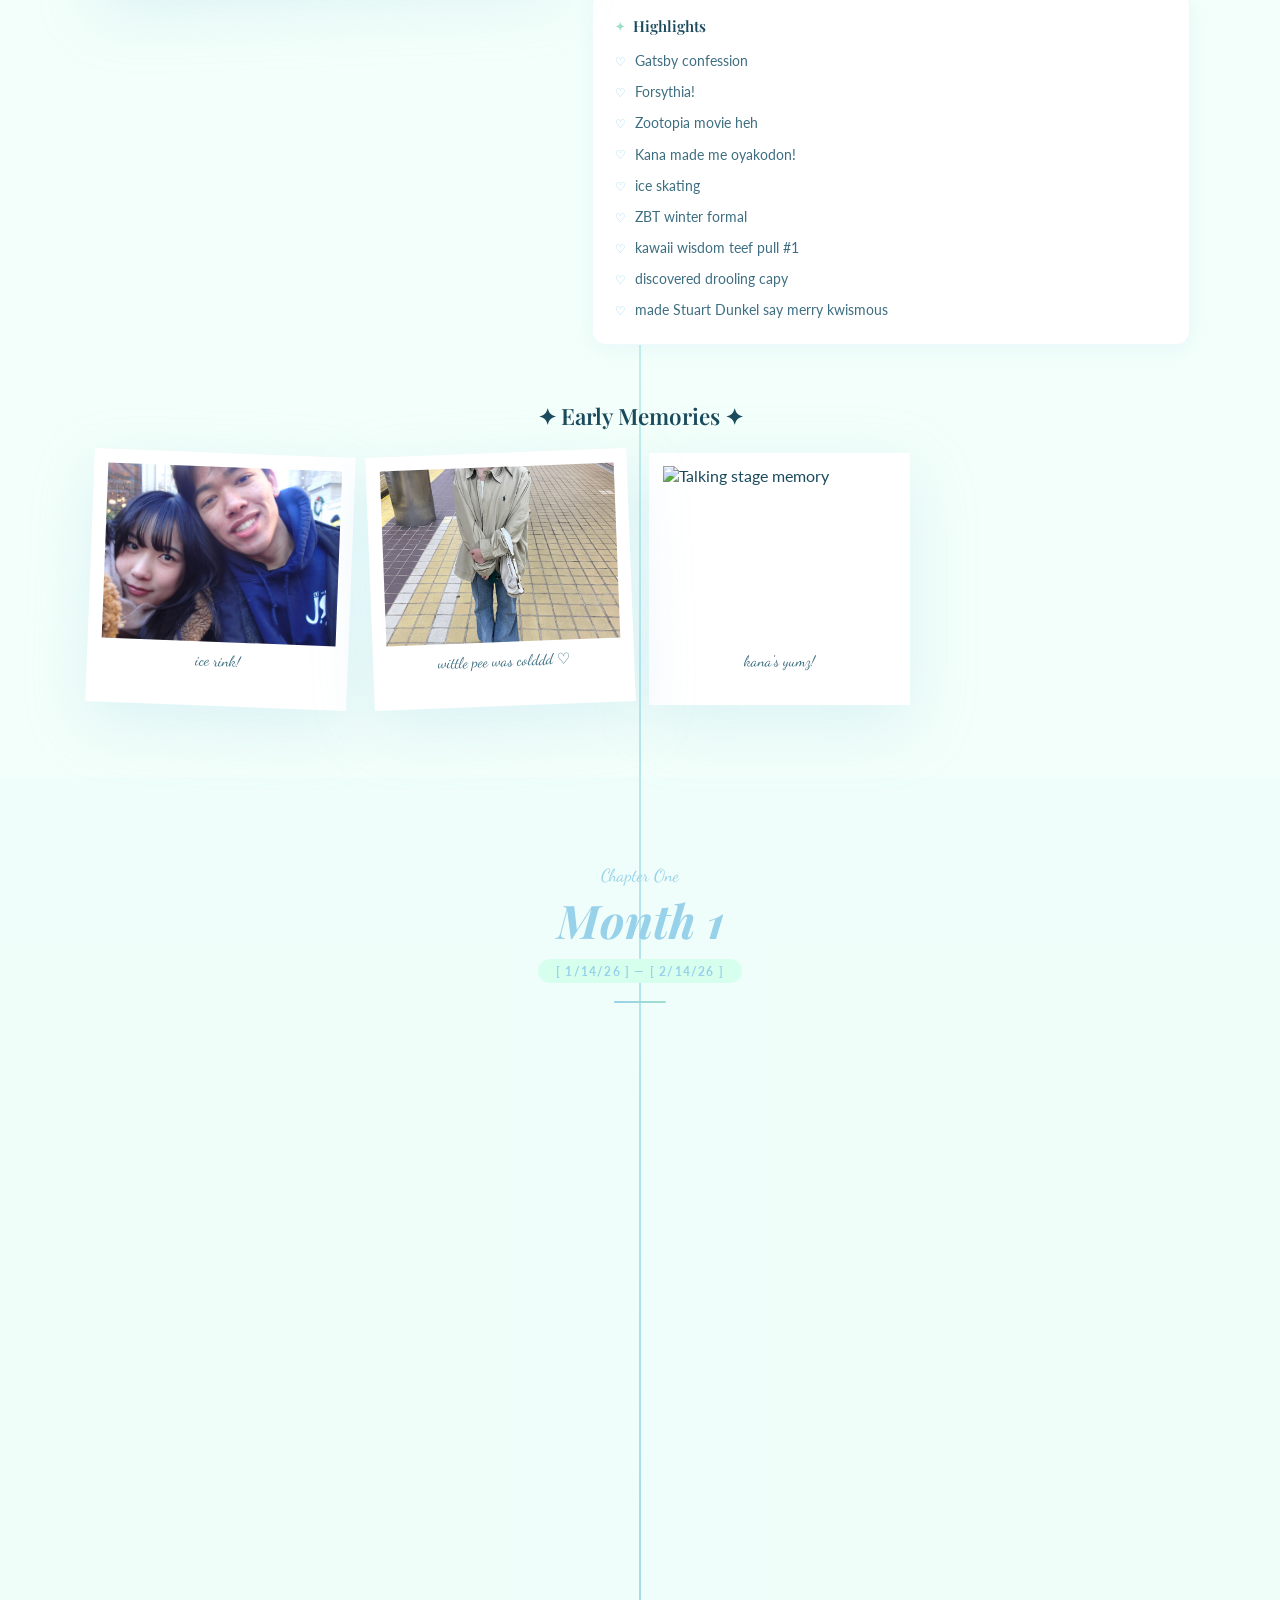
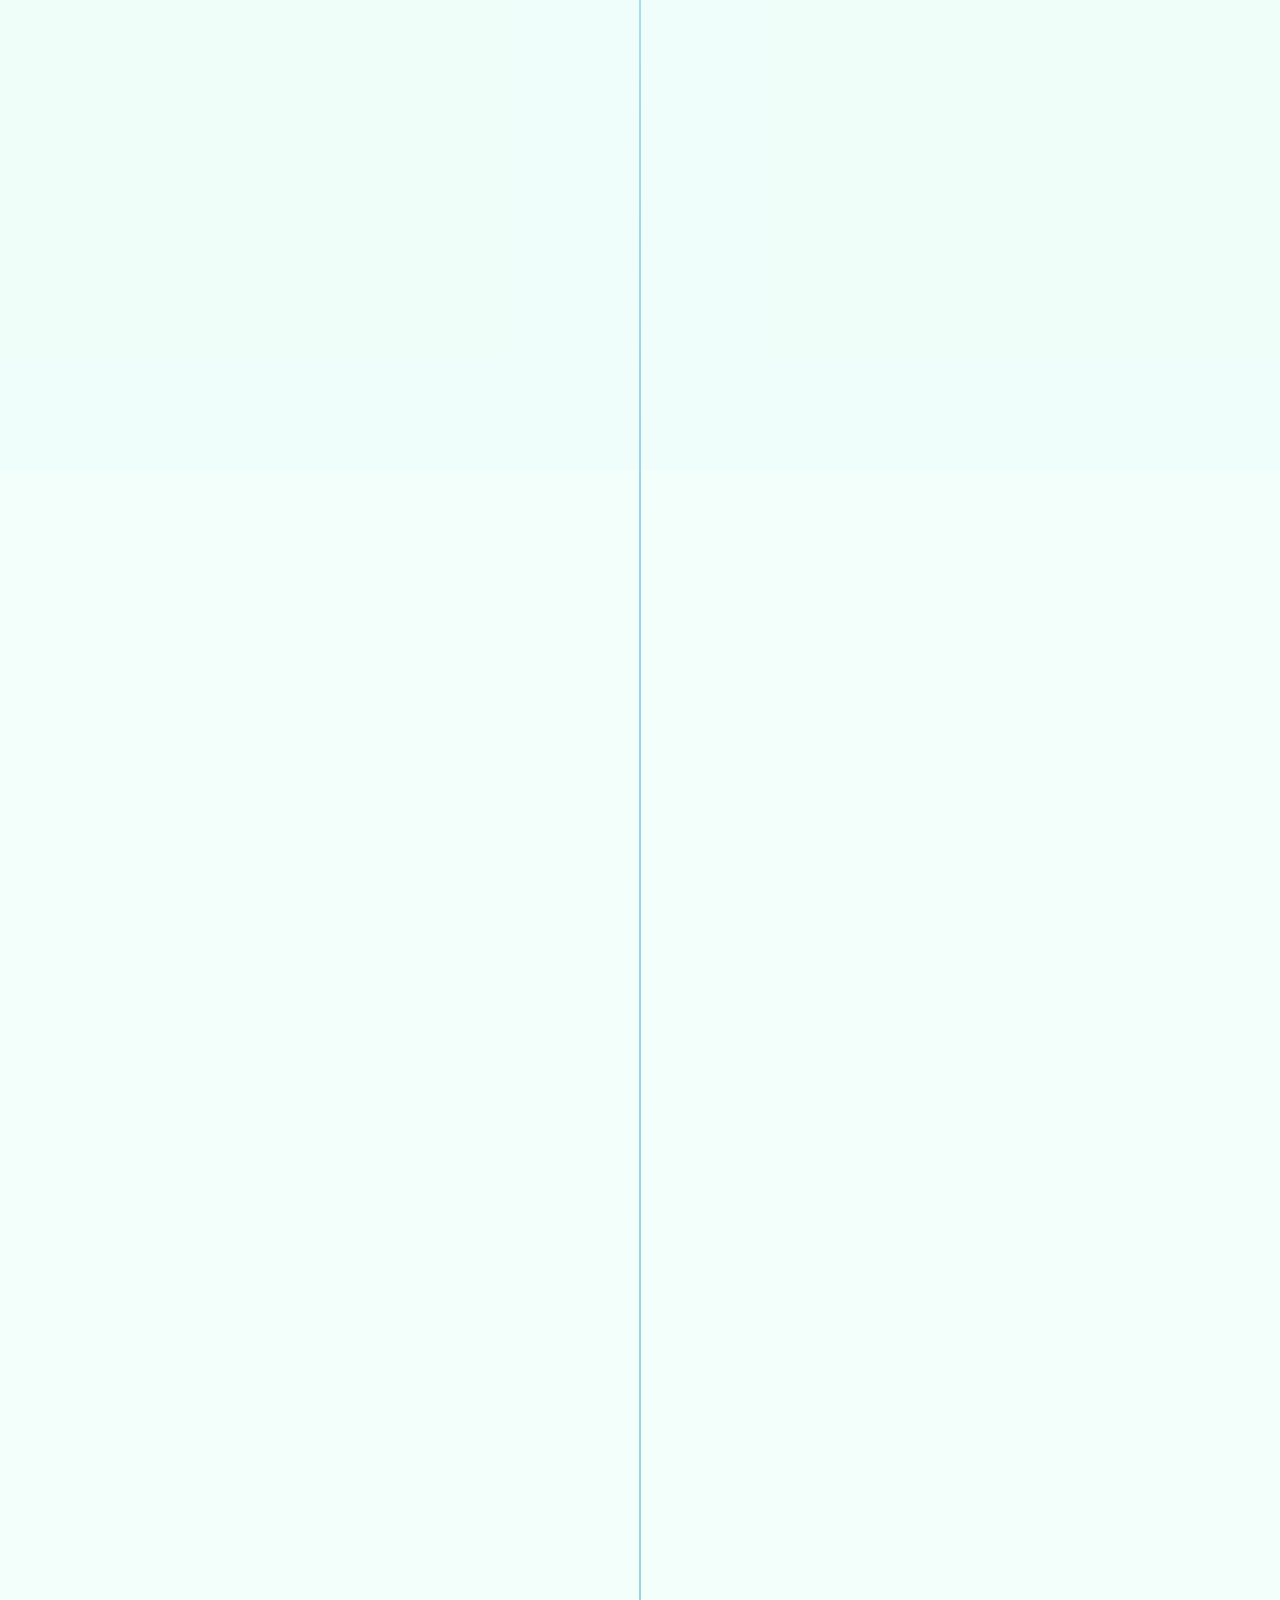
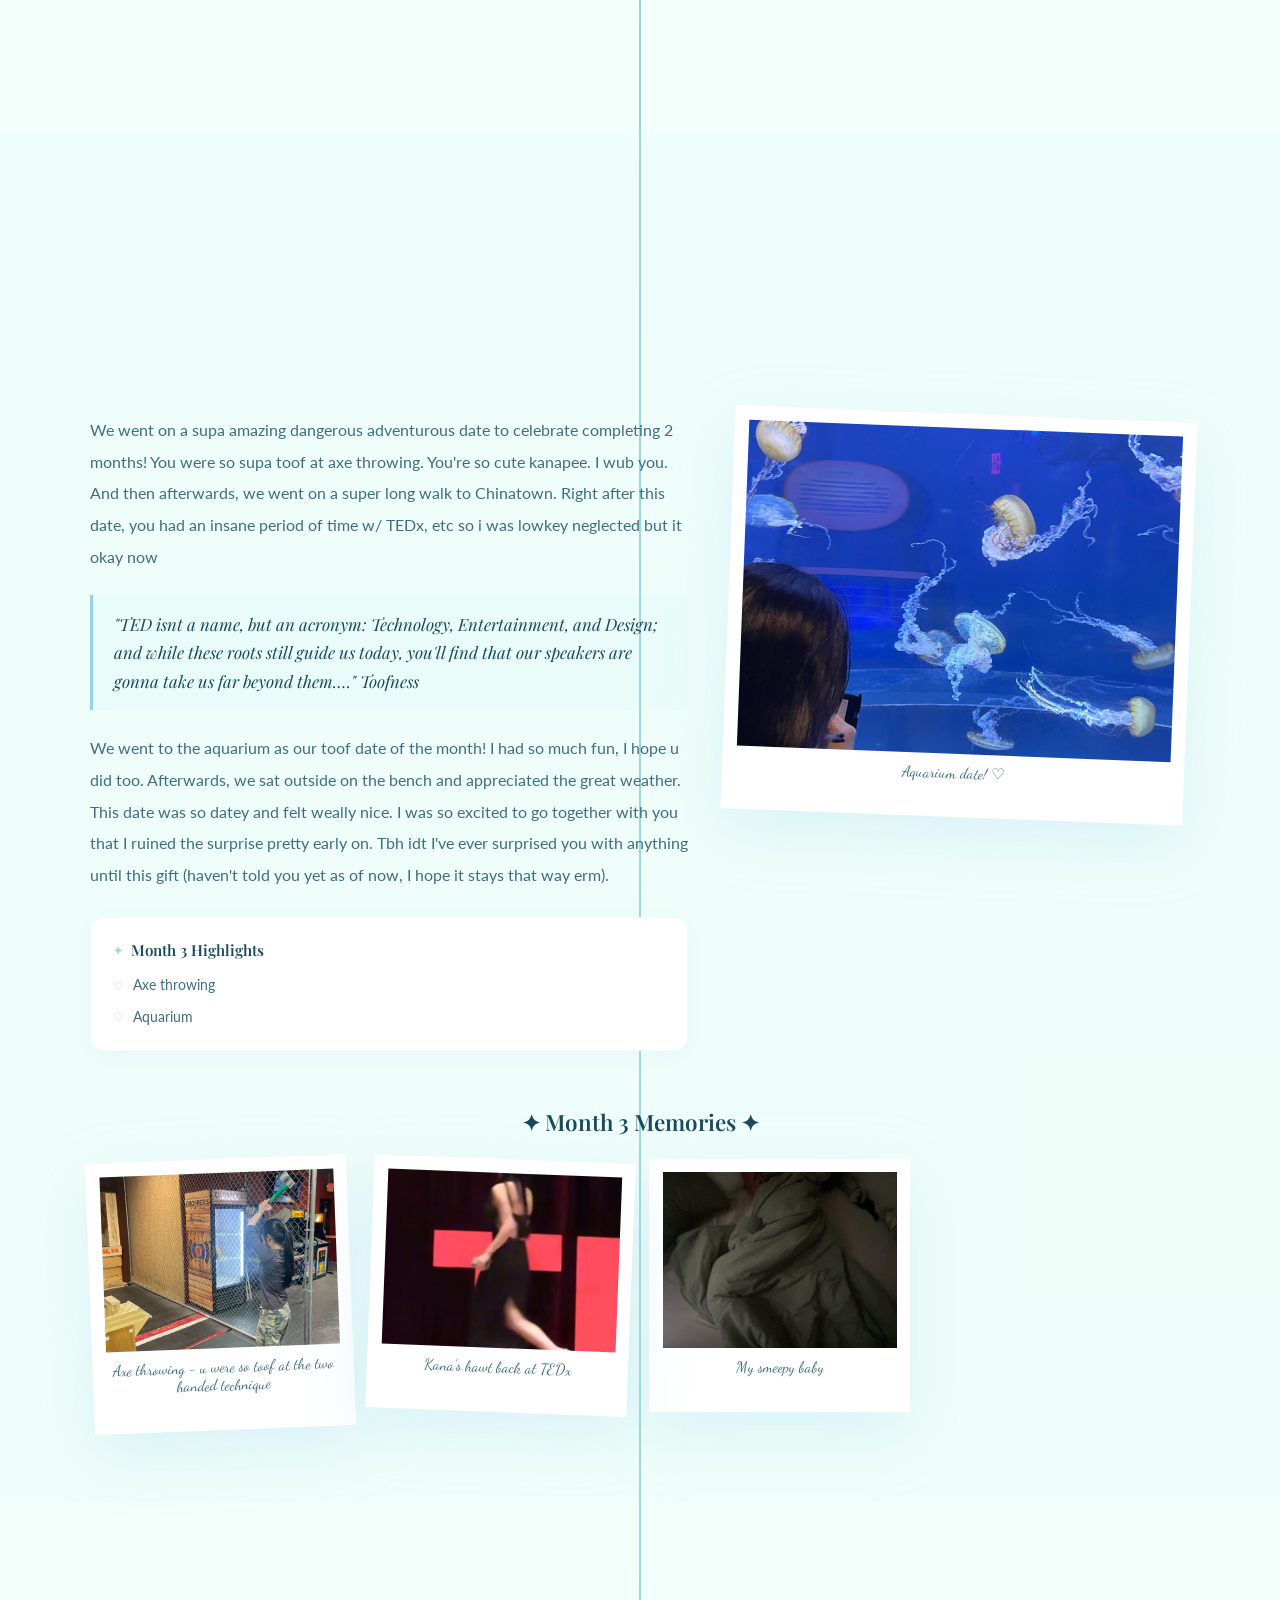
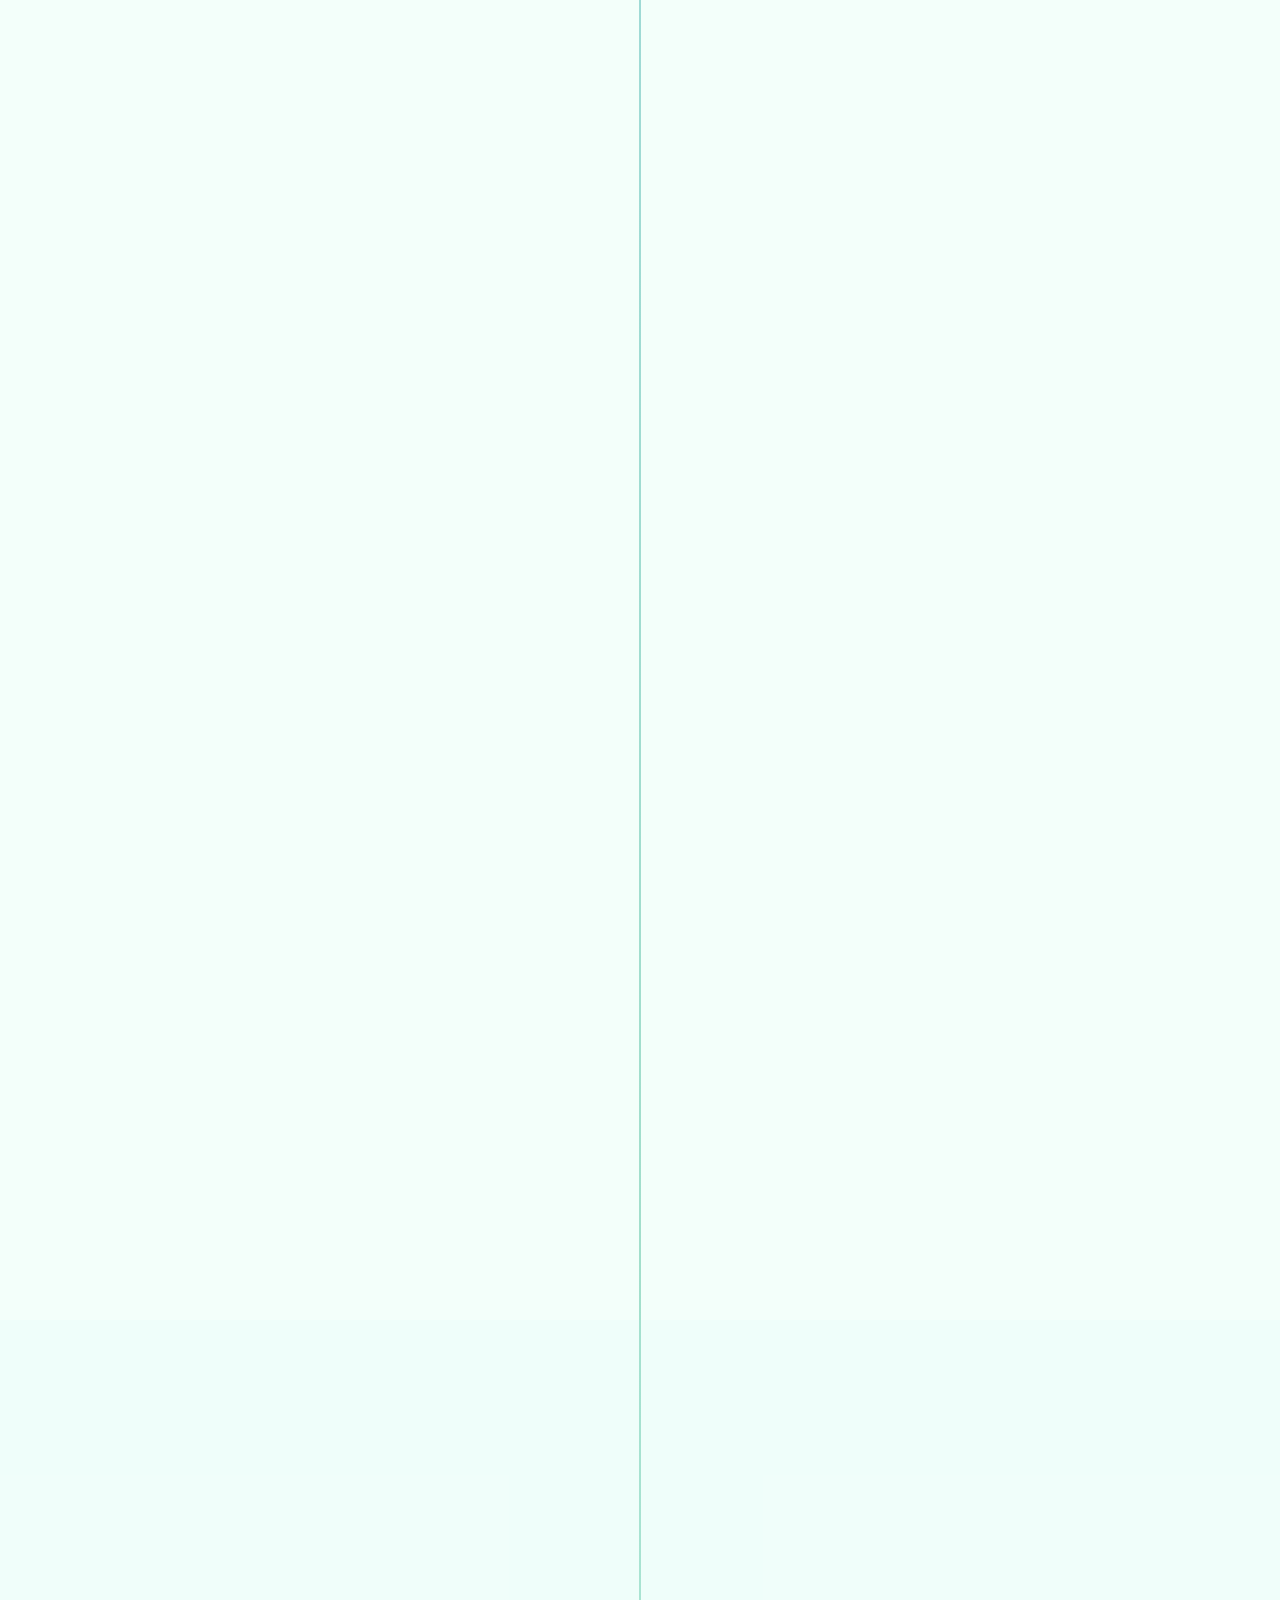
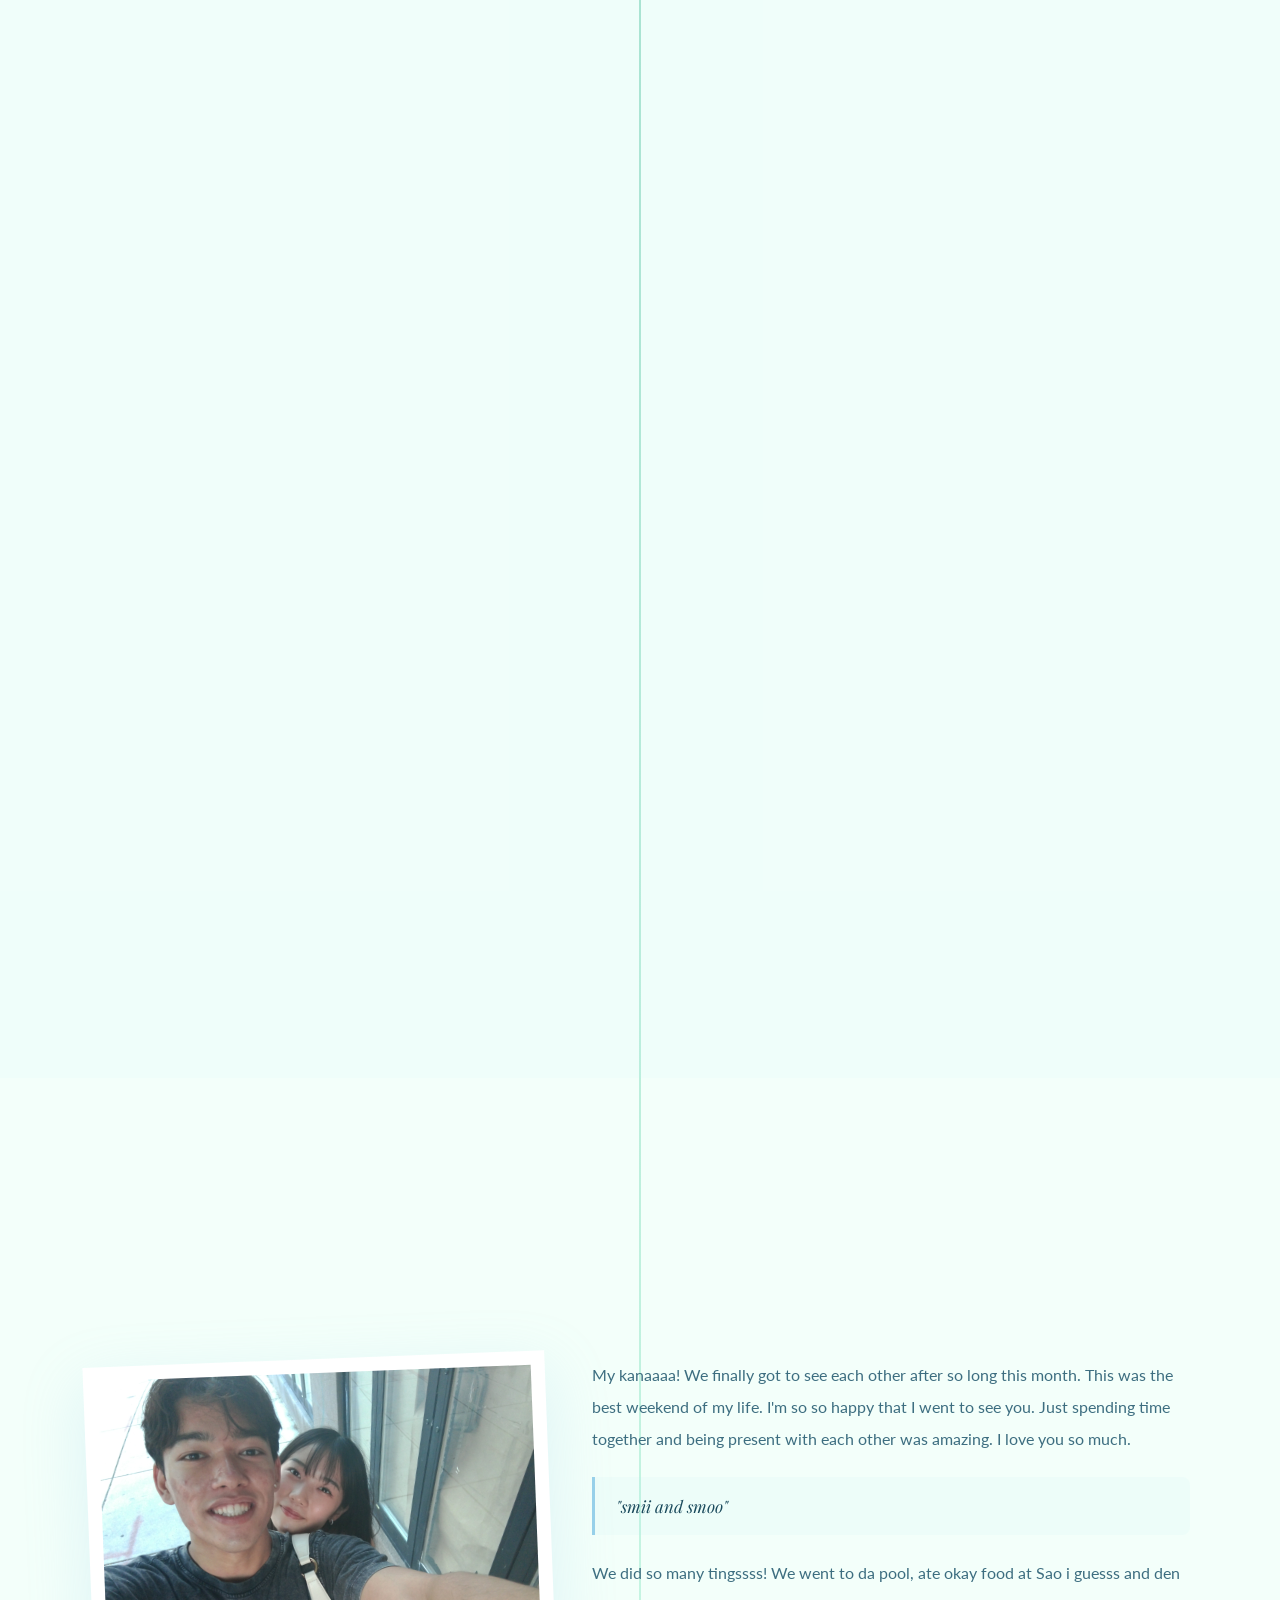
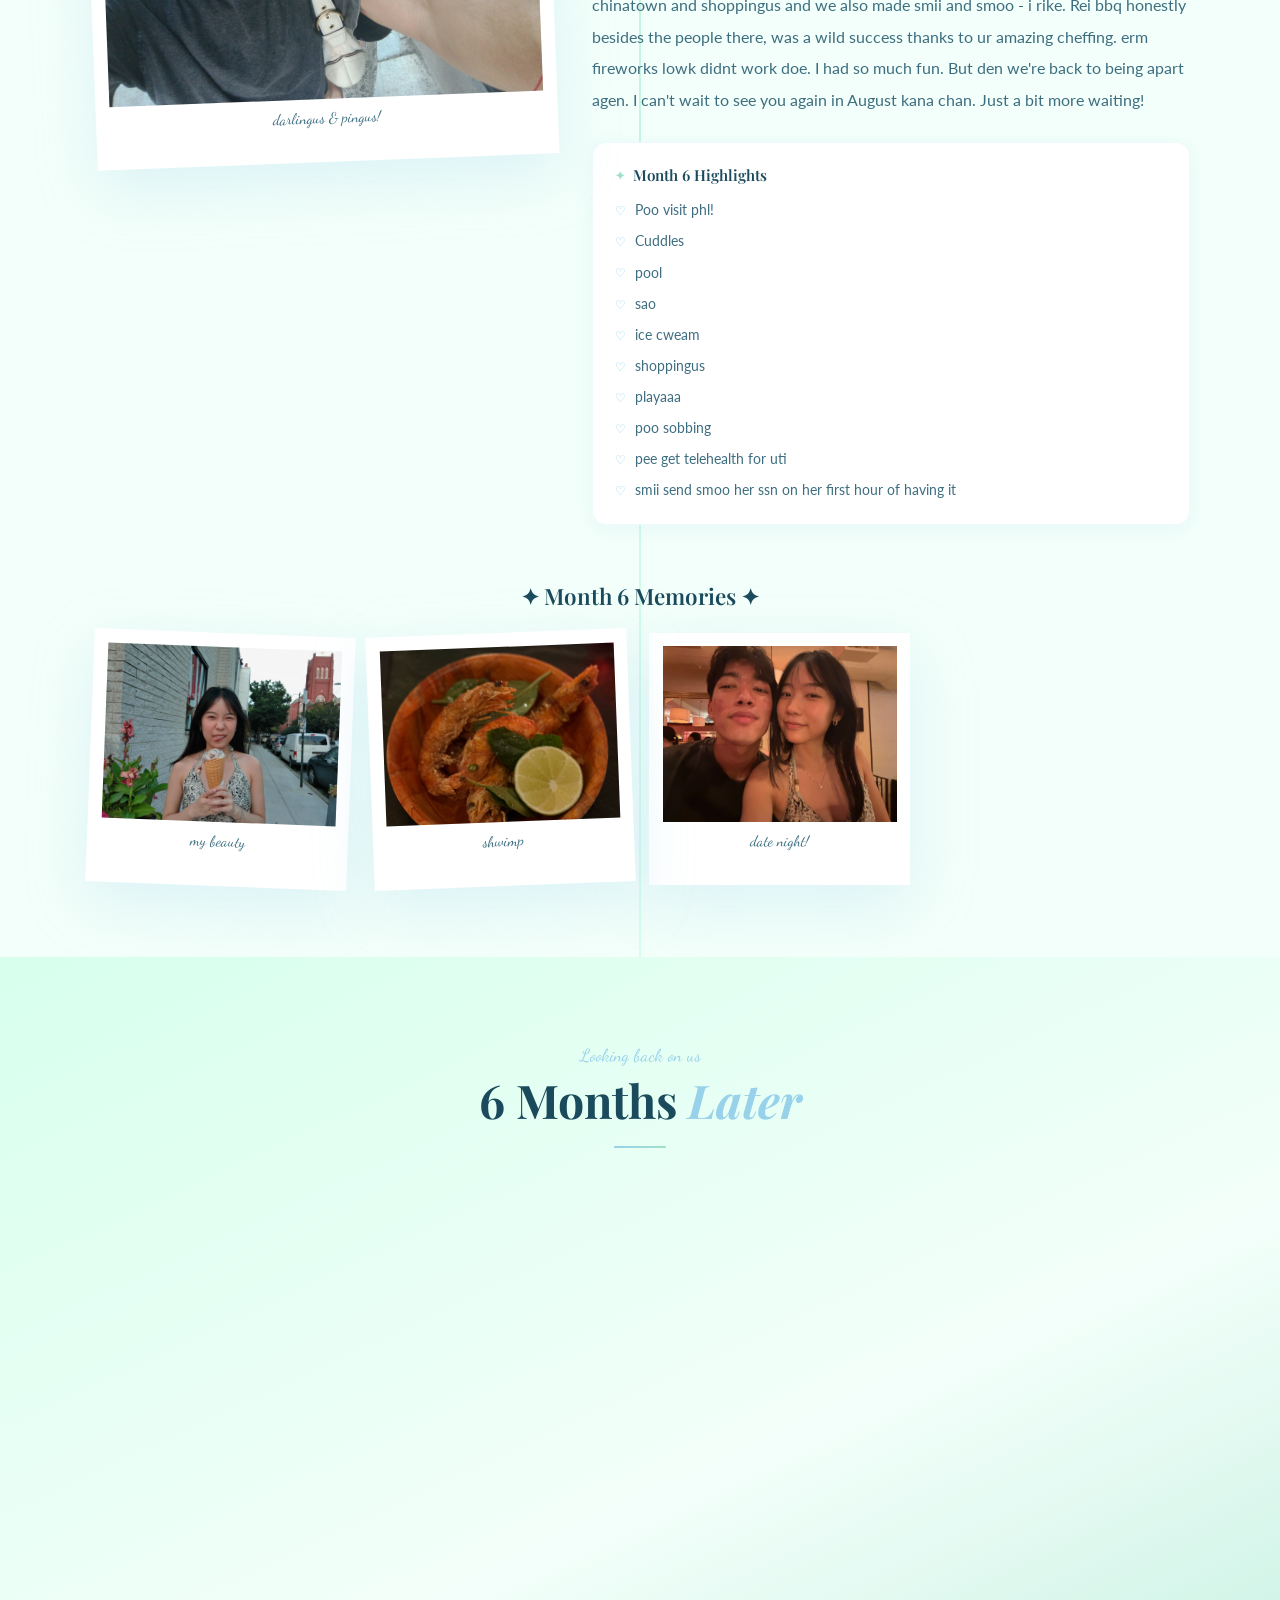
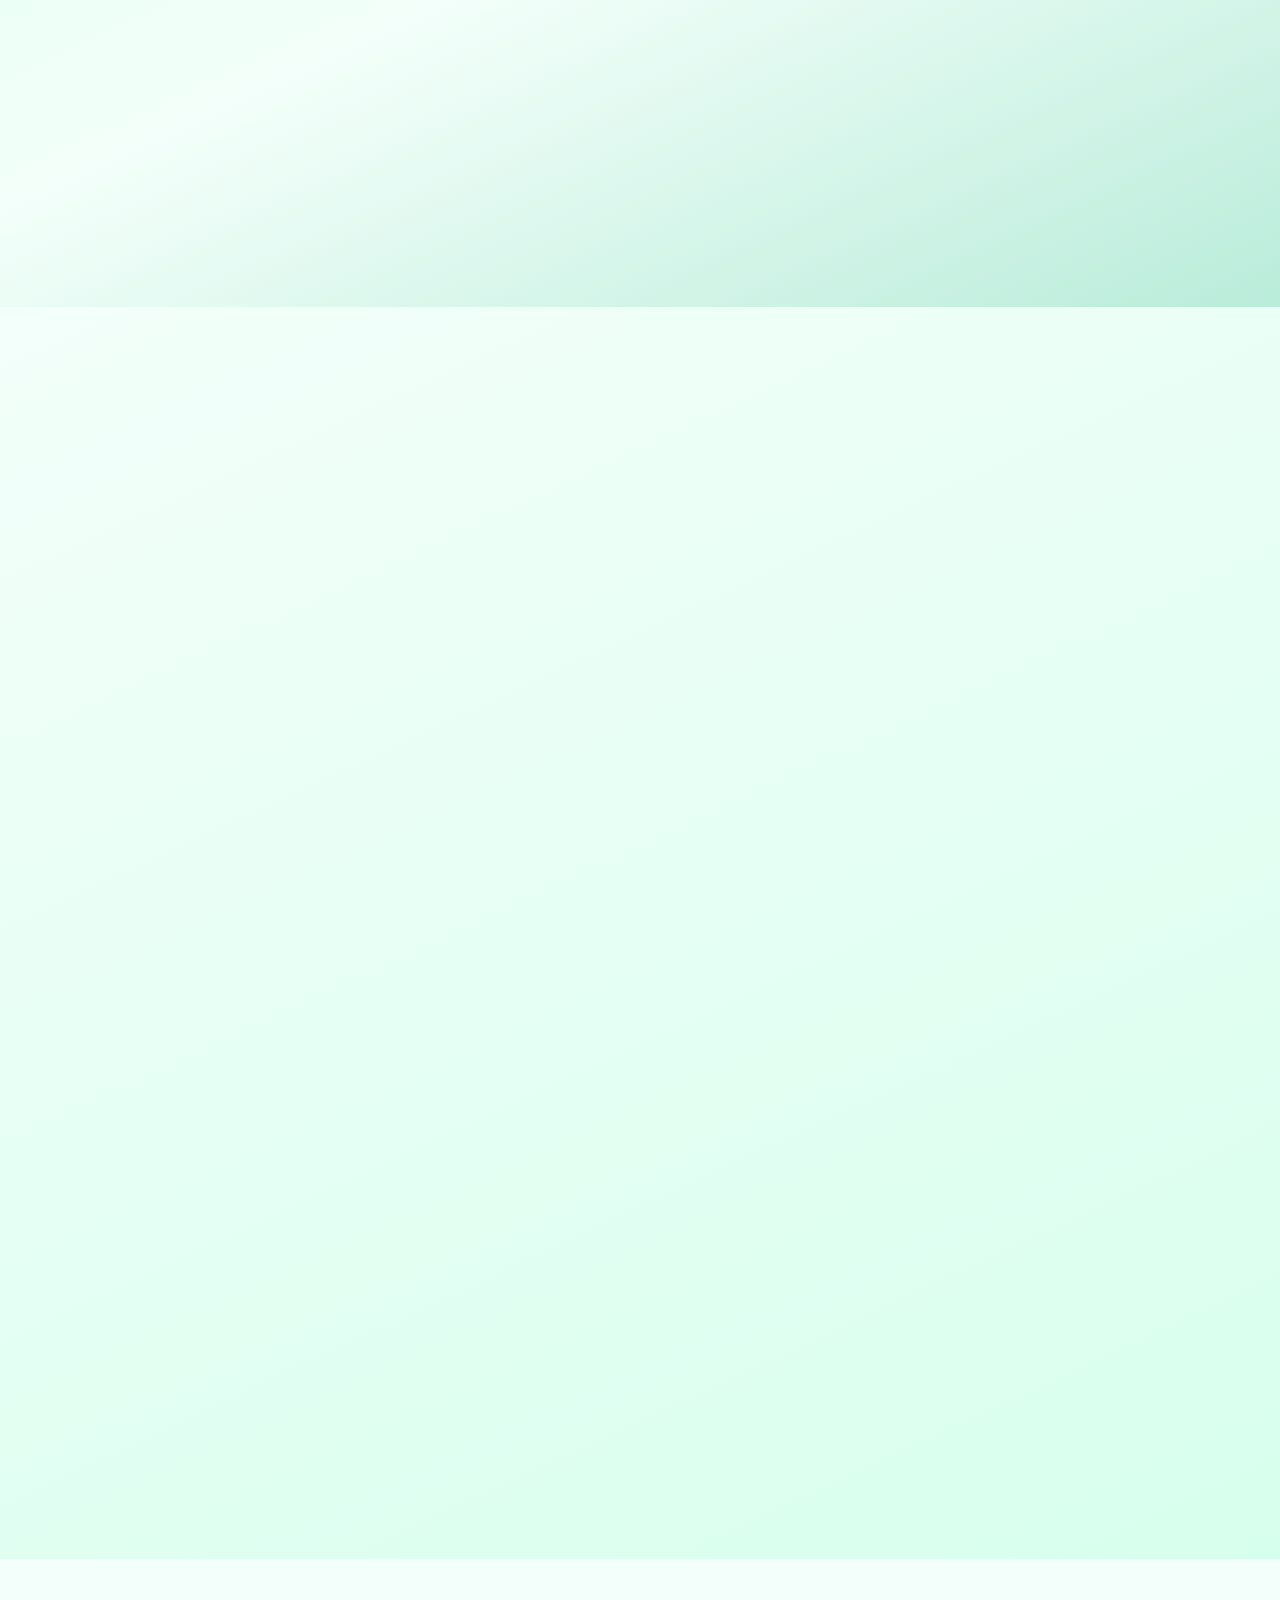
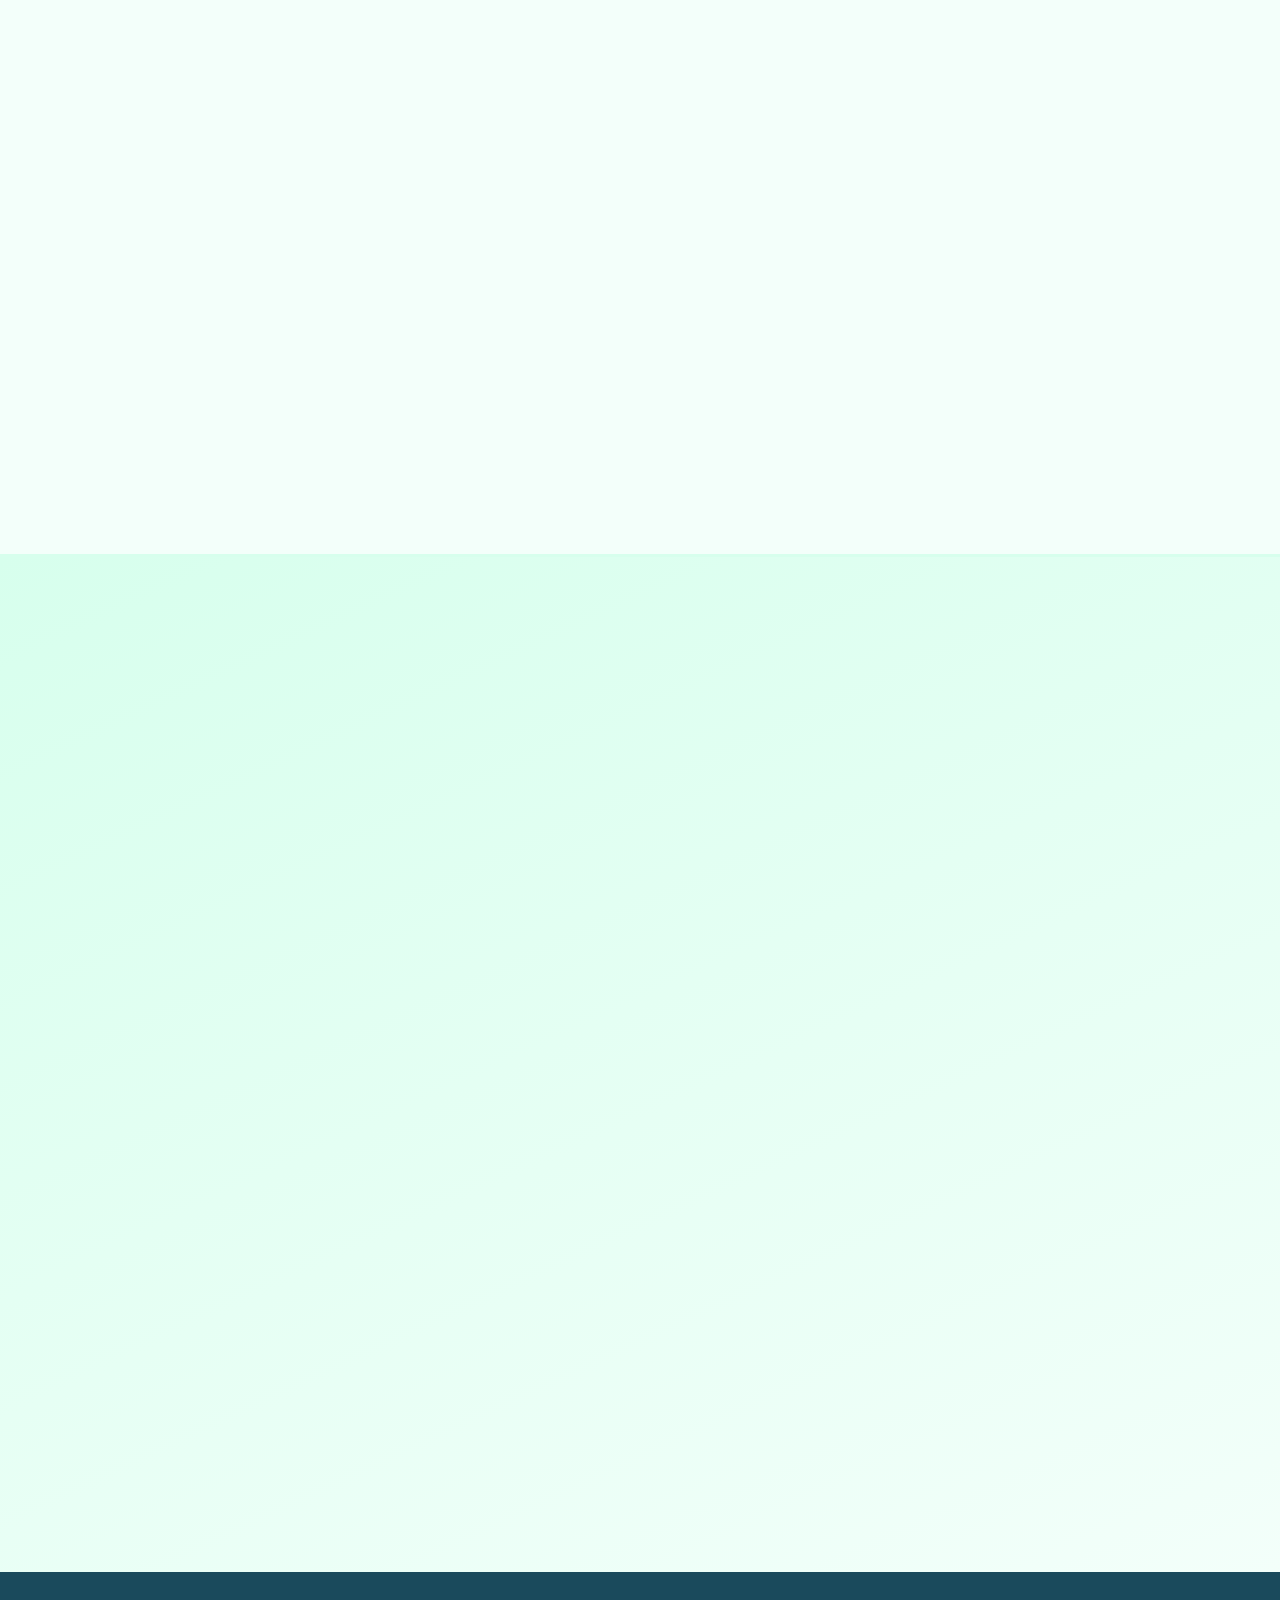
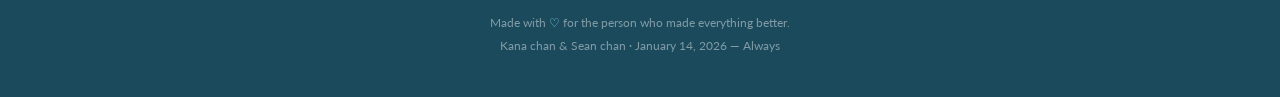
==== commit eaad83a5: "Update songs: Kaeru no Uta (frog) and Woodchuck Chuck (bird) Co-Authored-By: Claude Sonnet 4.6 <nore" ====
--- a/index.html
+++ b/index.html
@@ -826,10 +826,10 @@
 
             <div class="song-card fu d2">
                 <div class="song-info">
-                    <span class="song-ico">🎹</span>
+                    <span class="song-ico">🐸</span>
                     <div class="song-meta">
-                        <p class="song-title">Für Elise</p>
-                        <p class="song-artist">Beethoven</p>
+                        <p class="song-title">Kaeru no Uta</p>
+                        <p class="song-artist">Japanese Folk Song</p>
                     </div>
                     <button class="song-btn" id="btn-furelise" onclick="toggleSong('furelise')" aria-label="Play or pause">
                         <span class="song-btn-ico">▶</span>
@@ -837,17 +837,17 @@
                 </div>
                 <div class="song-yt">
                     <iframe id="yt-furelise"
-                        src="https://www.youtube.com/embed/bP70gBZc564?enablejsapi=1&origin=https://seanroy915.github.io"
+                        src="https://www.youtube.com/embed/5BSdeBGFHXM?enablejsapi=1&origin=https://seanroy915.github.io"
                         allow="autoplay; encrypted-media" allowfullscreen></iframe>
                 </div>
             </div>
 
             <div class="song-card fu d3">
                 <div class="song-info">
-                    <span class="song-ico">✈️</span>
+                    <span class="song-ico">🐦</span>
                     <div class="song-meta">
-                        <p class="song-title">Long Distance</p>
-                        <p class="song-artist">G.E.M.</p>
+                        <p class="song-title">Woodchuck Chuck</p>
+                        <p class="song-artist">KSI</p>
                     </div>
                     <button class="song-btn" id="btn-longdistance" onclick="toggleSong('longdistance')" aria-label="Play or pause">
                         <span class="song-btn-ico">▶</span>
@@ -855,7 +855,7 @@
                 </div>
                 <div class="song-yt">
                     <iframe id="yt-longdistance"
-                        src="https://www.youtube.com/embed/l3lIqaUL71w?enablejsapi=1&origin=https://seanroy915.github.io"
+                        src="https://www.youtube.com/embed/uDumREBvjmk?enablejsapi=1&origin=https://seanroy915.github.io"
                         allow="autoplay; encrypted-media" allowfullscreen></iframe>
                 </div>
             </div>
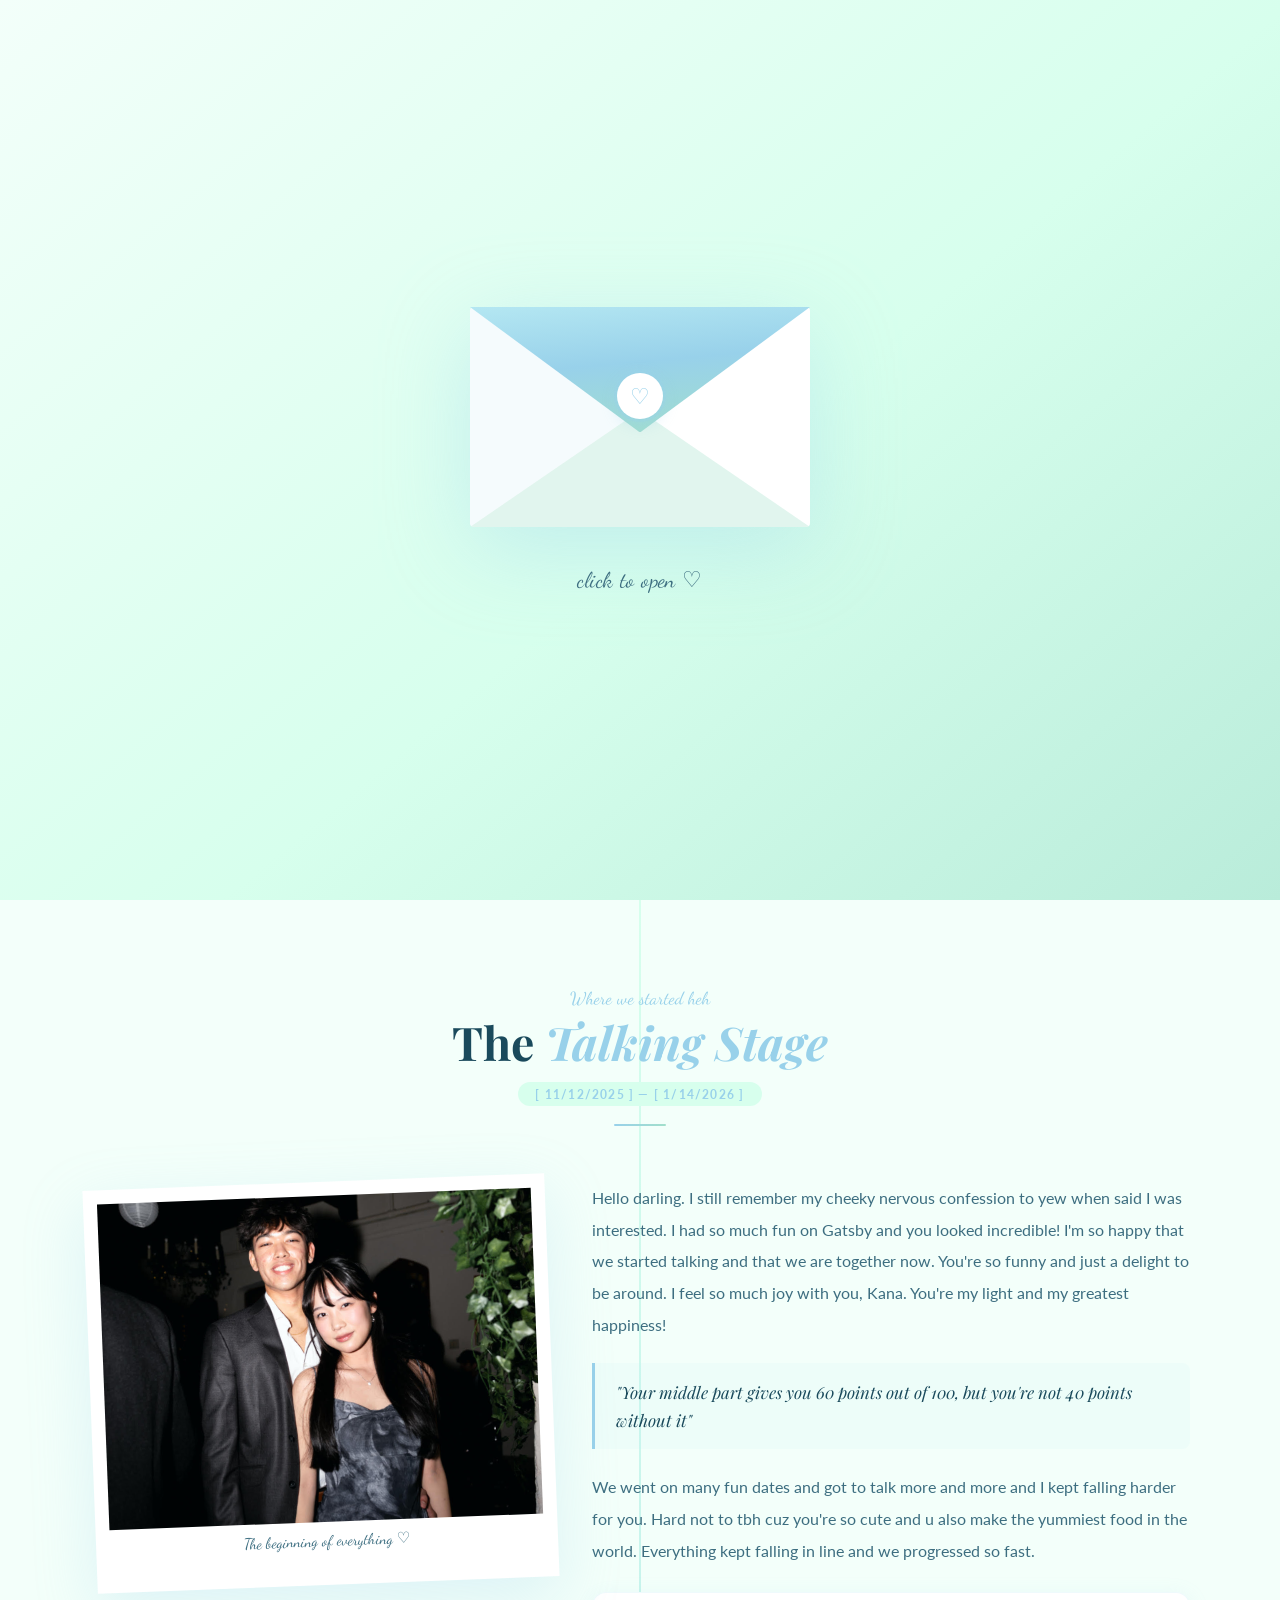
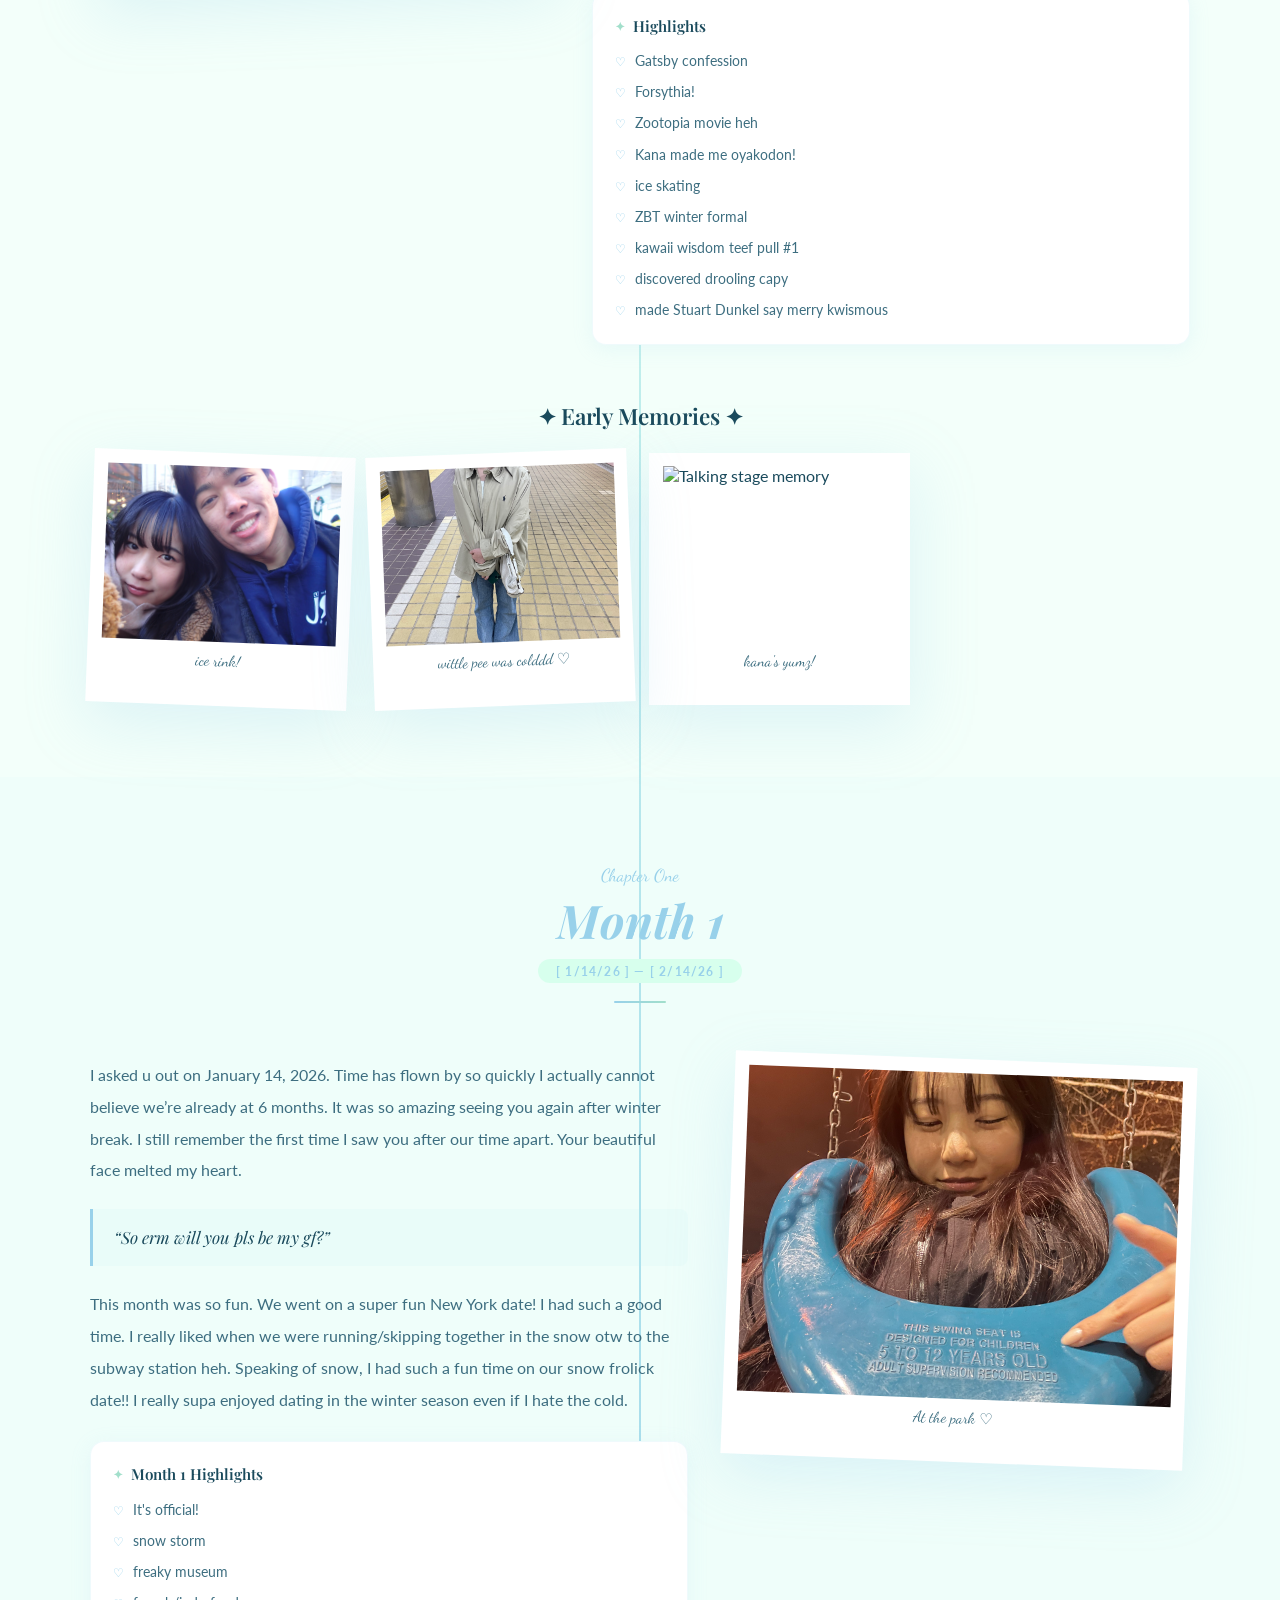
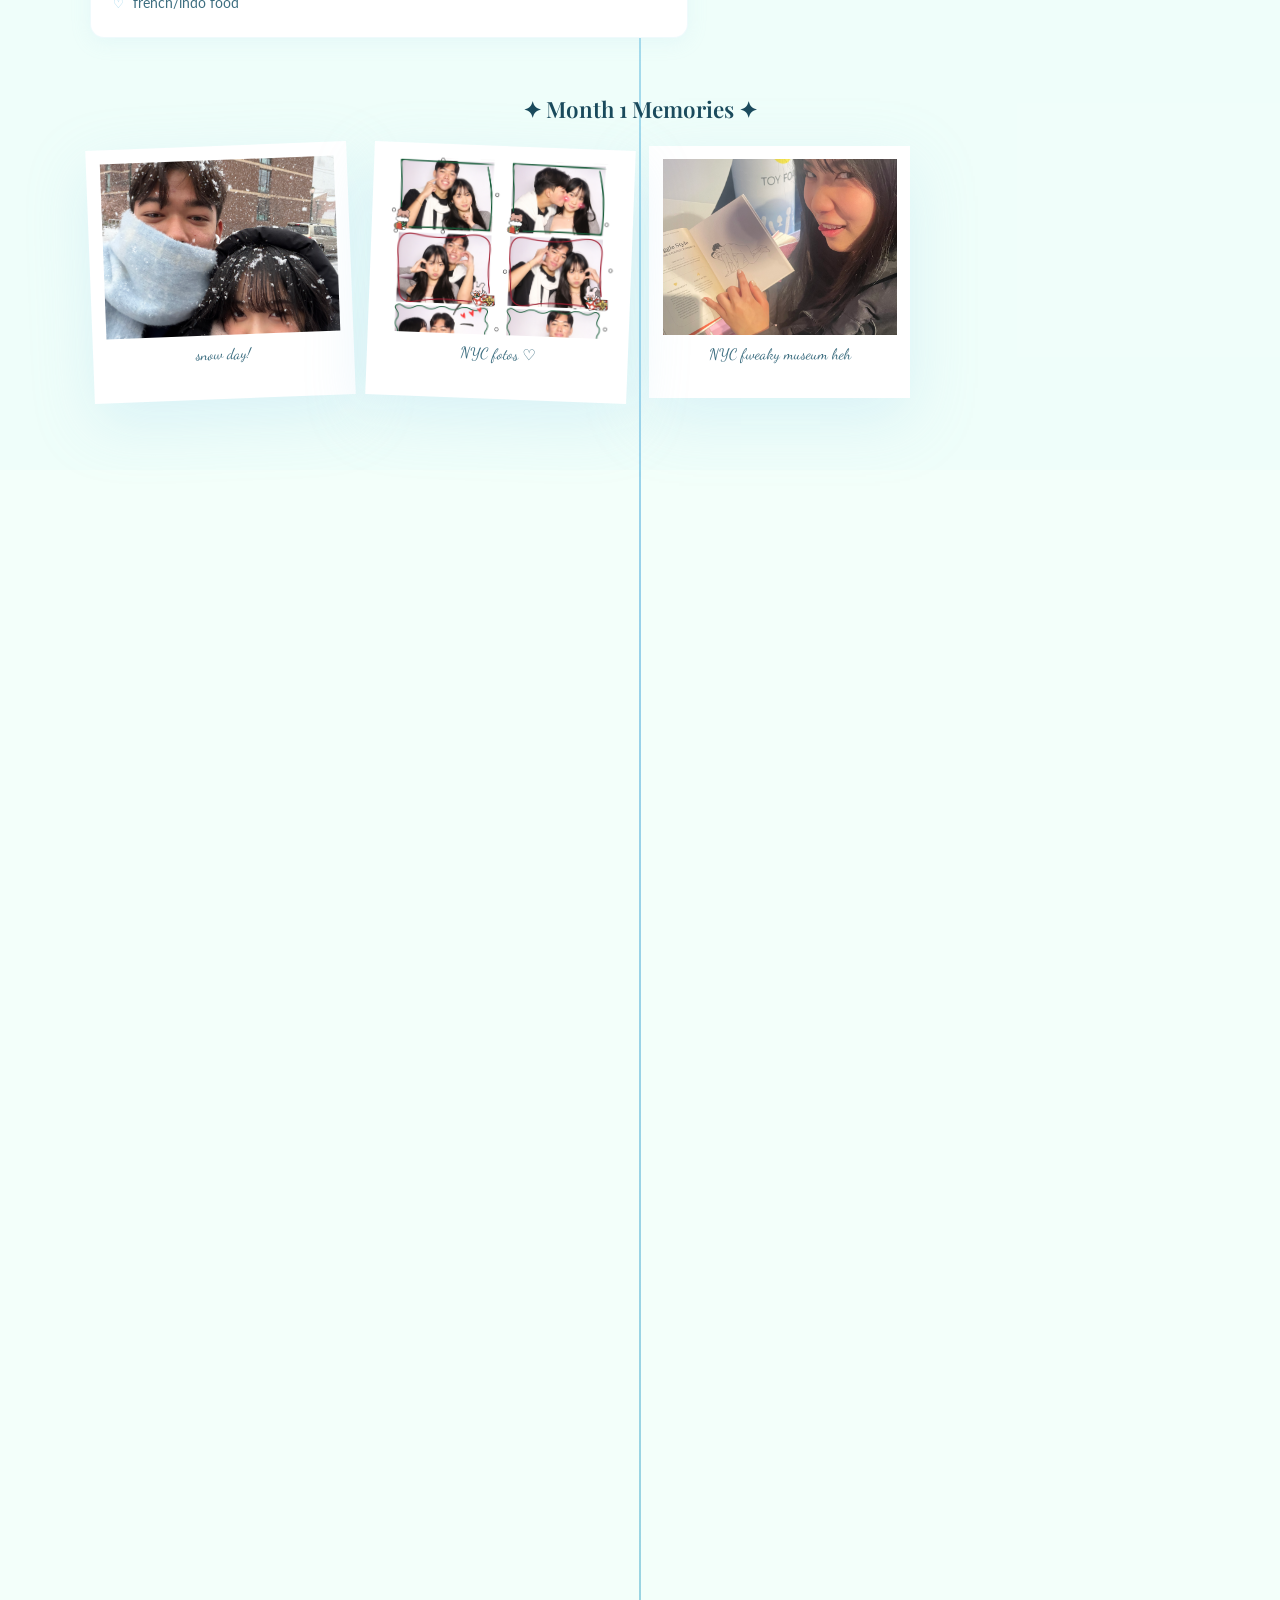
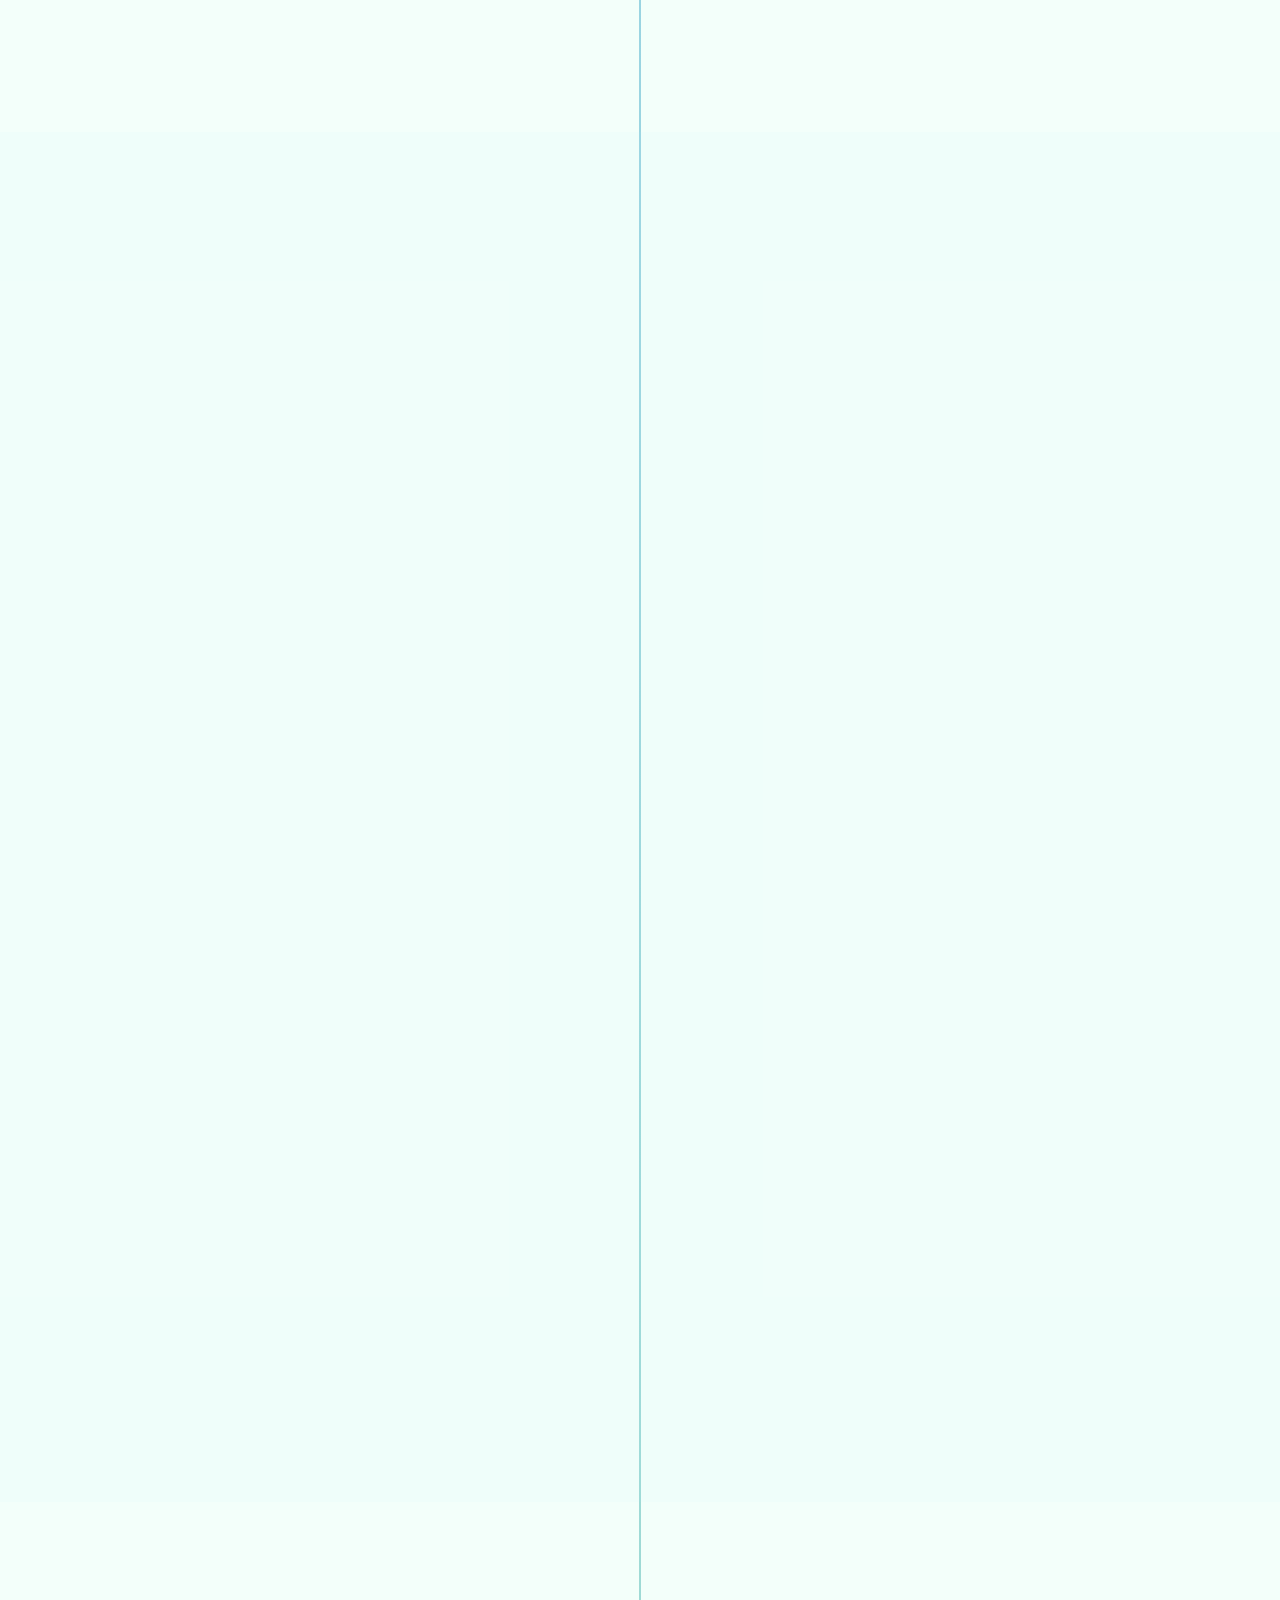
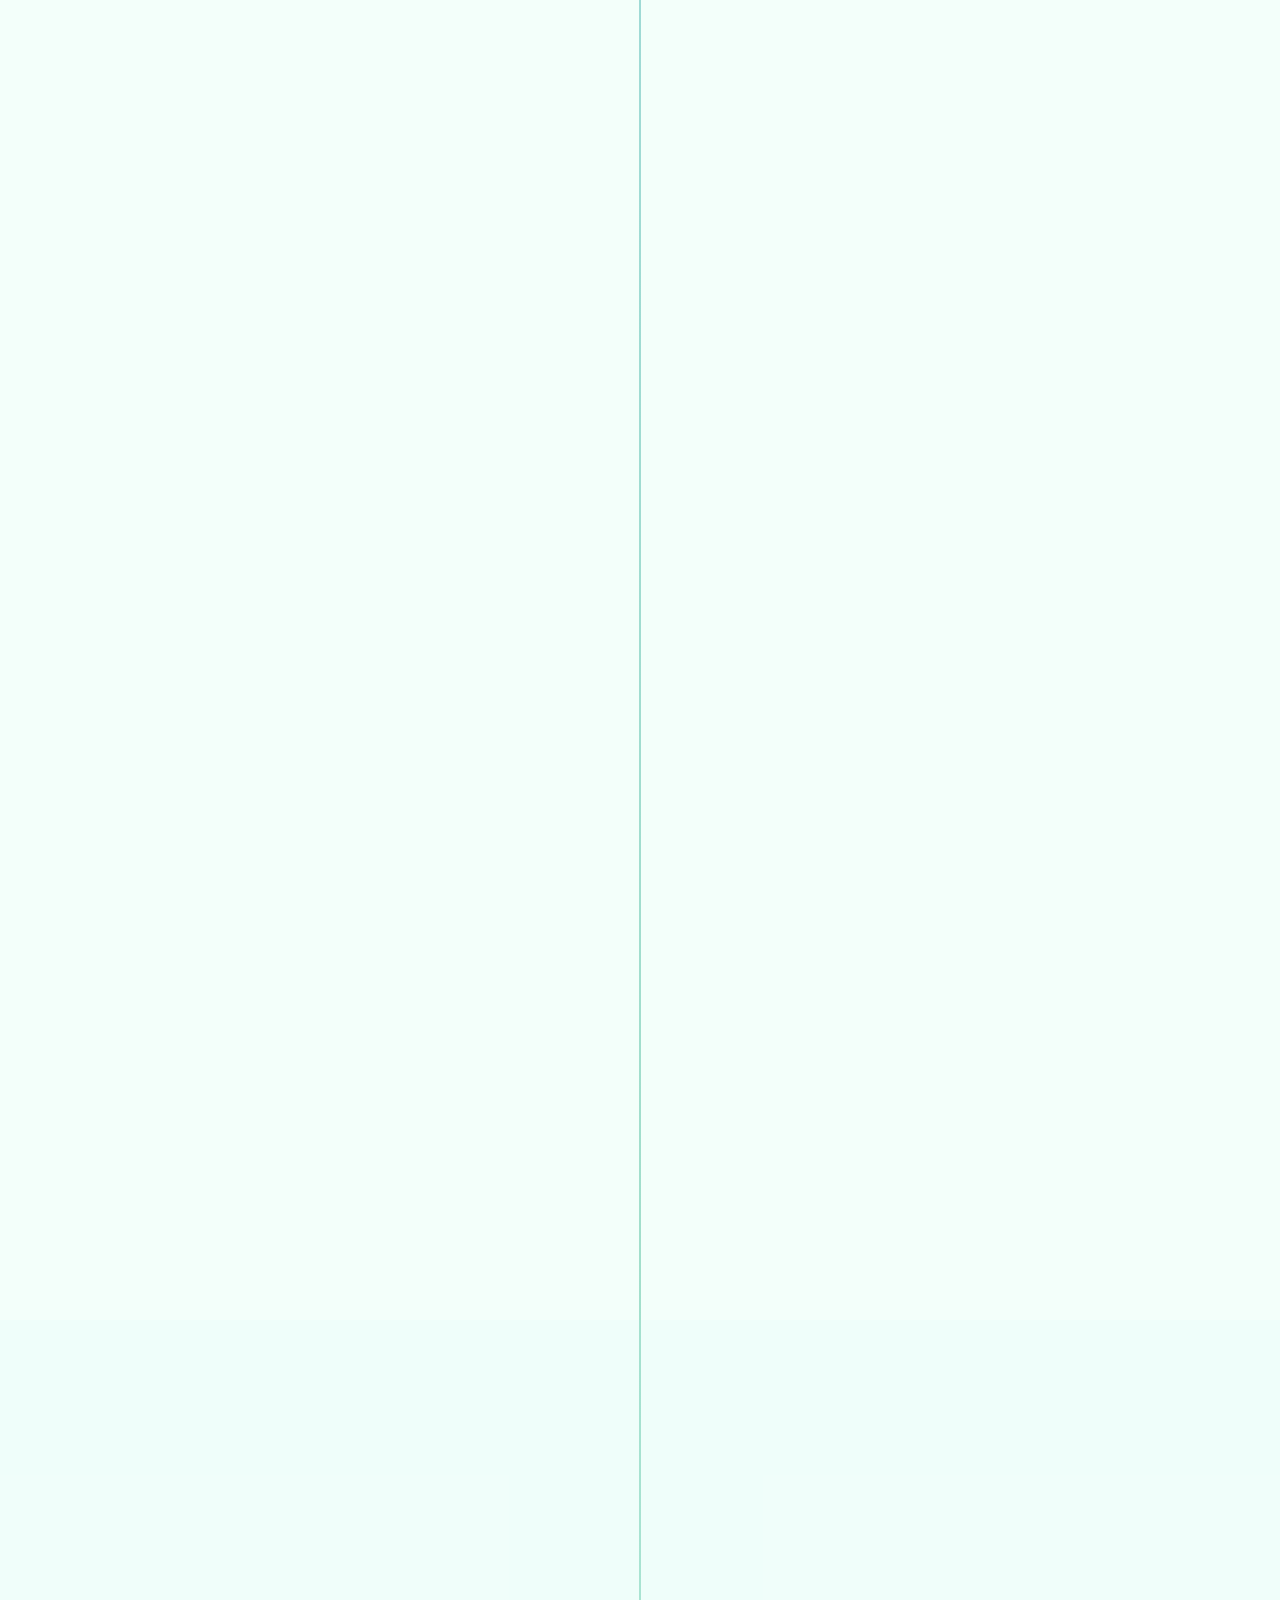
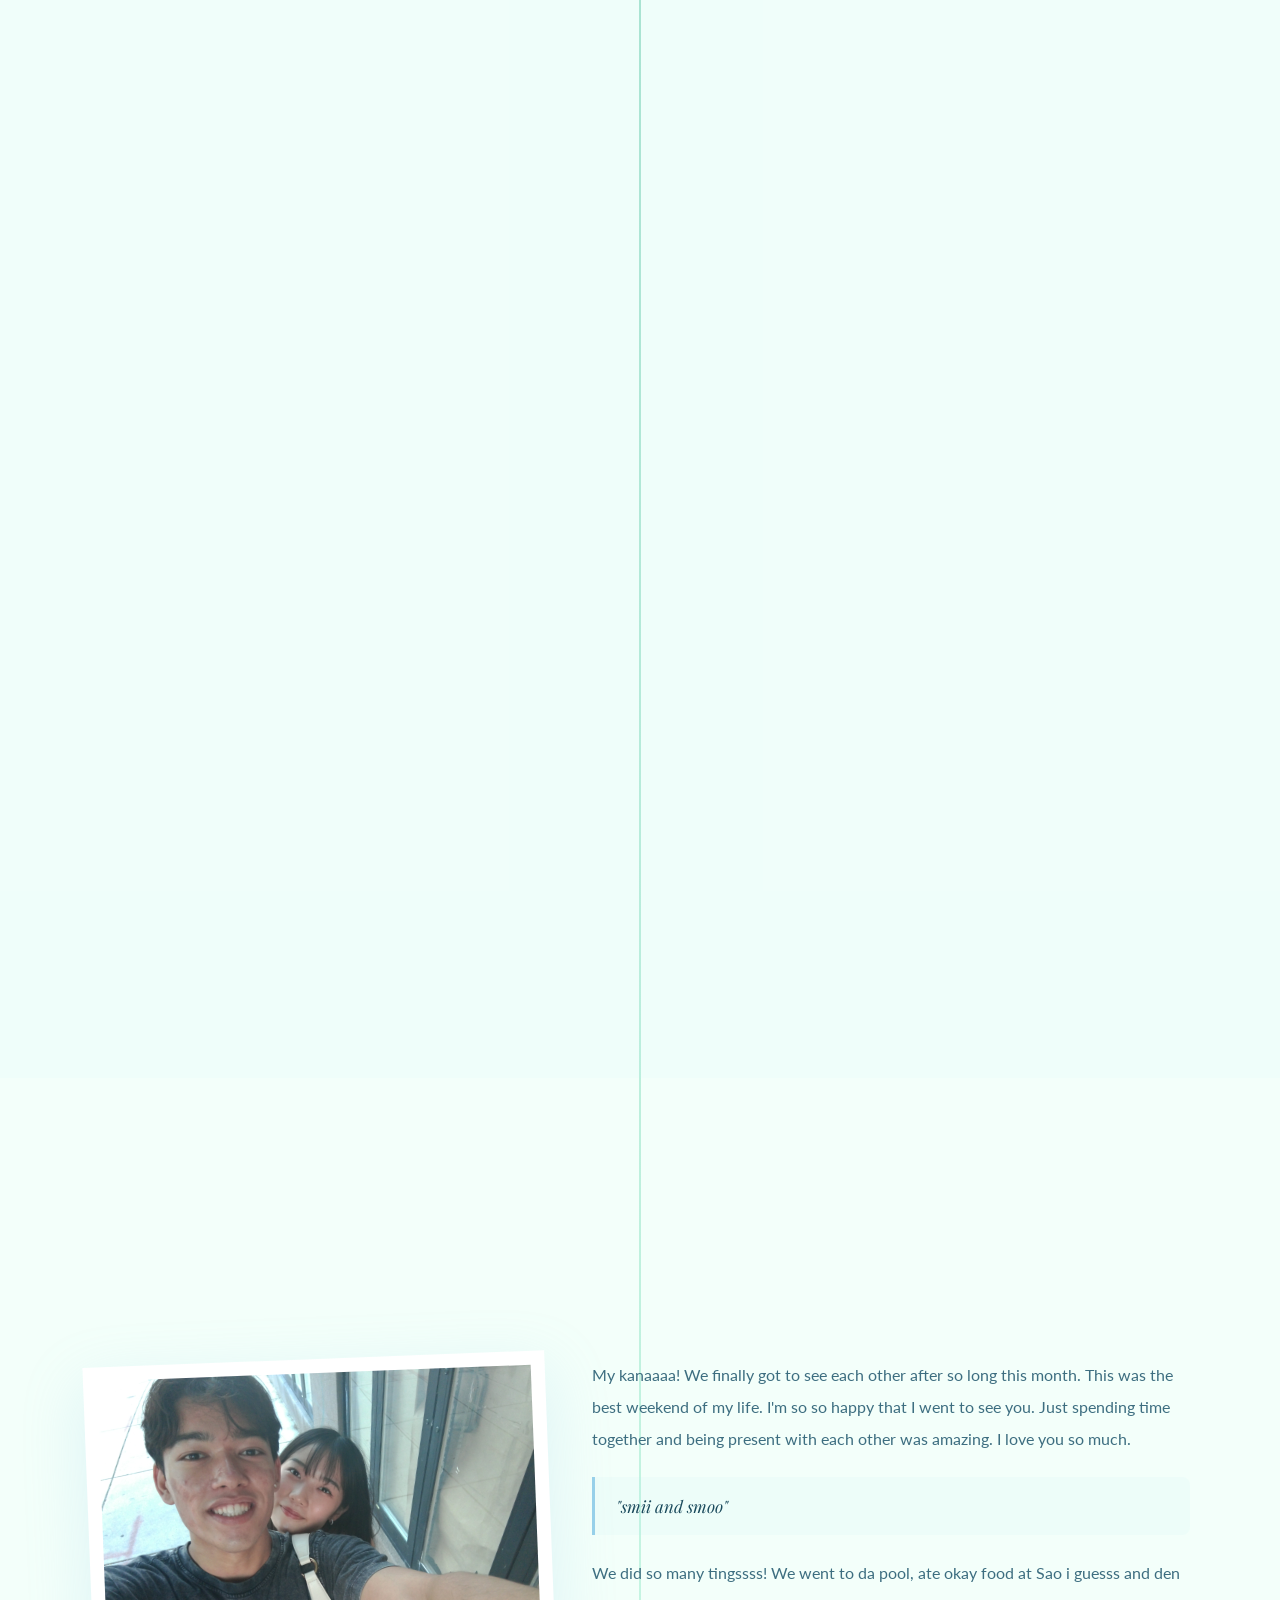
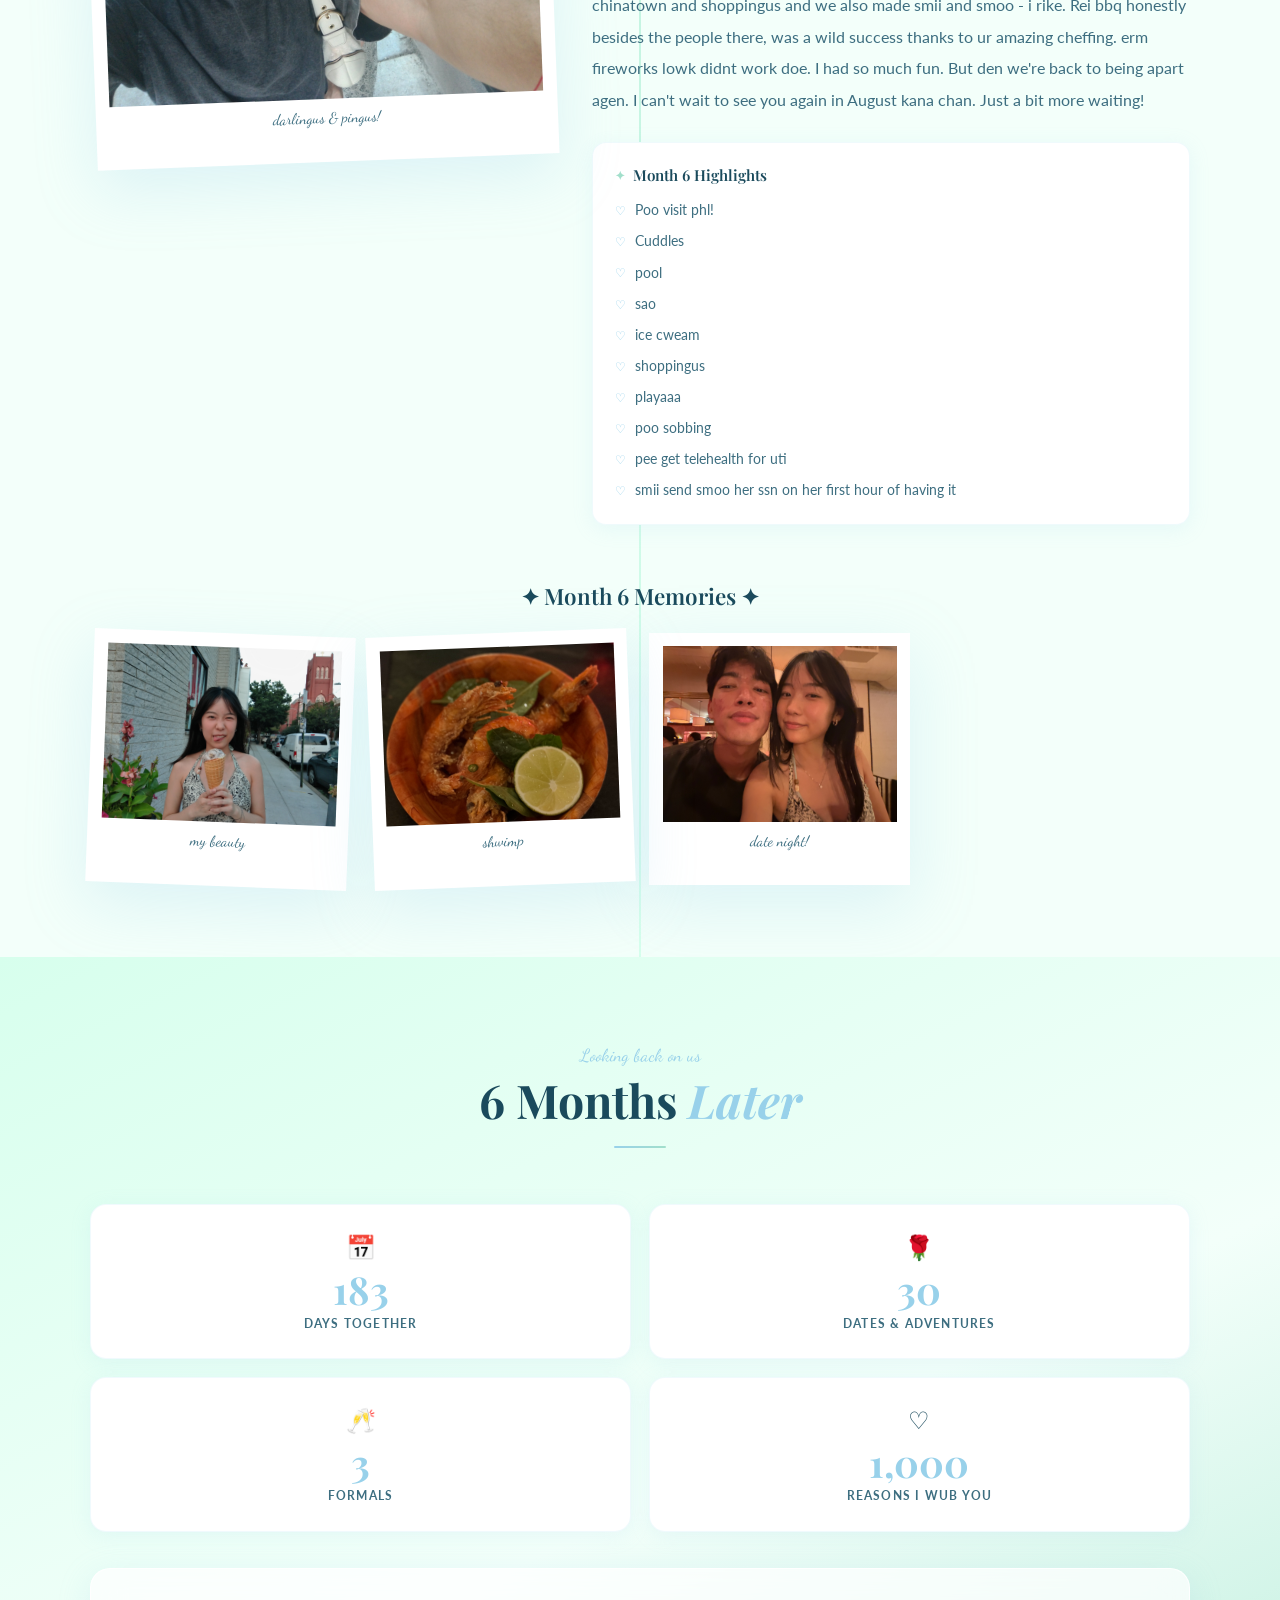
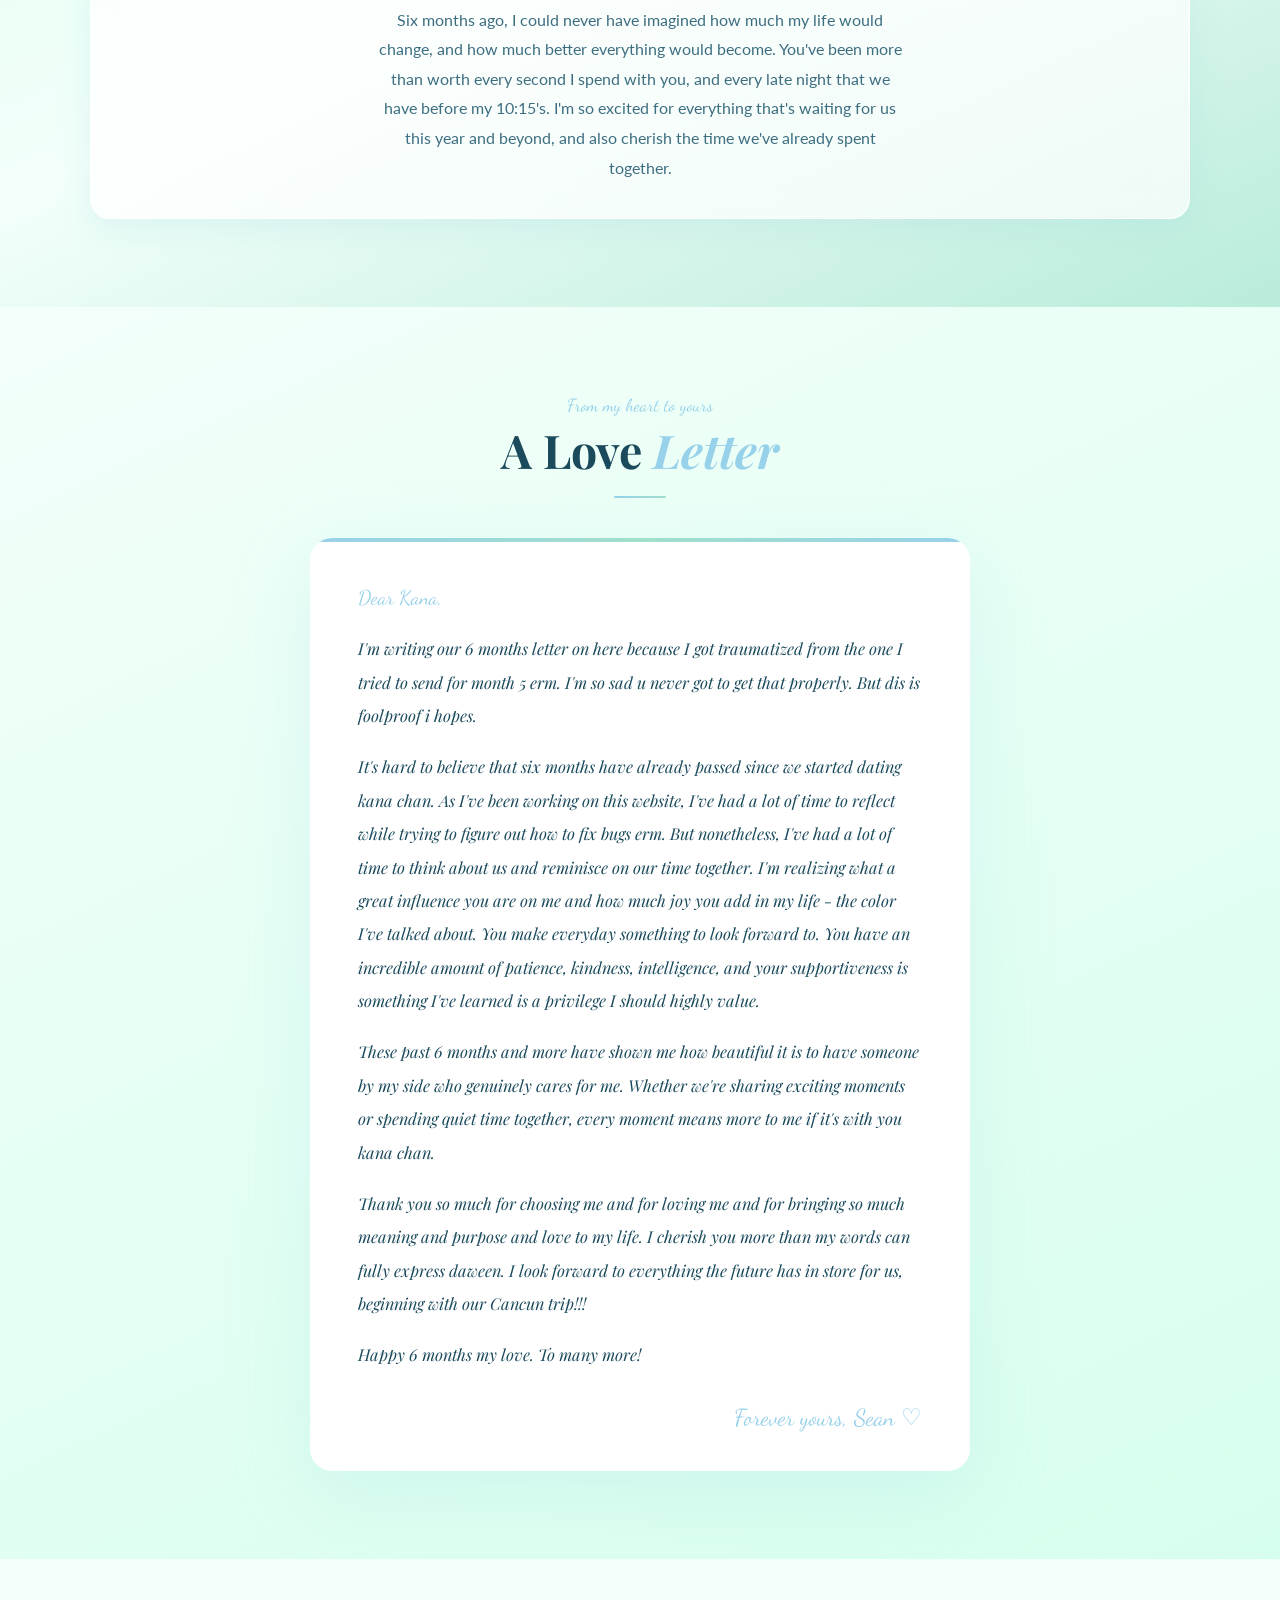
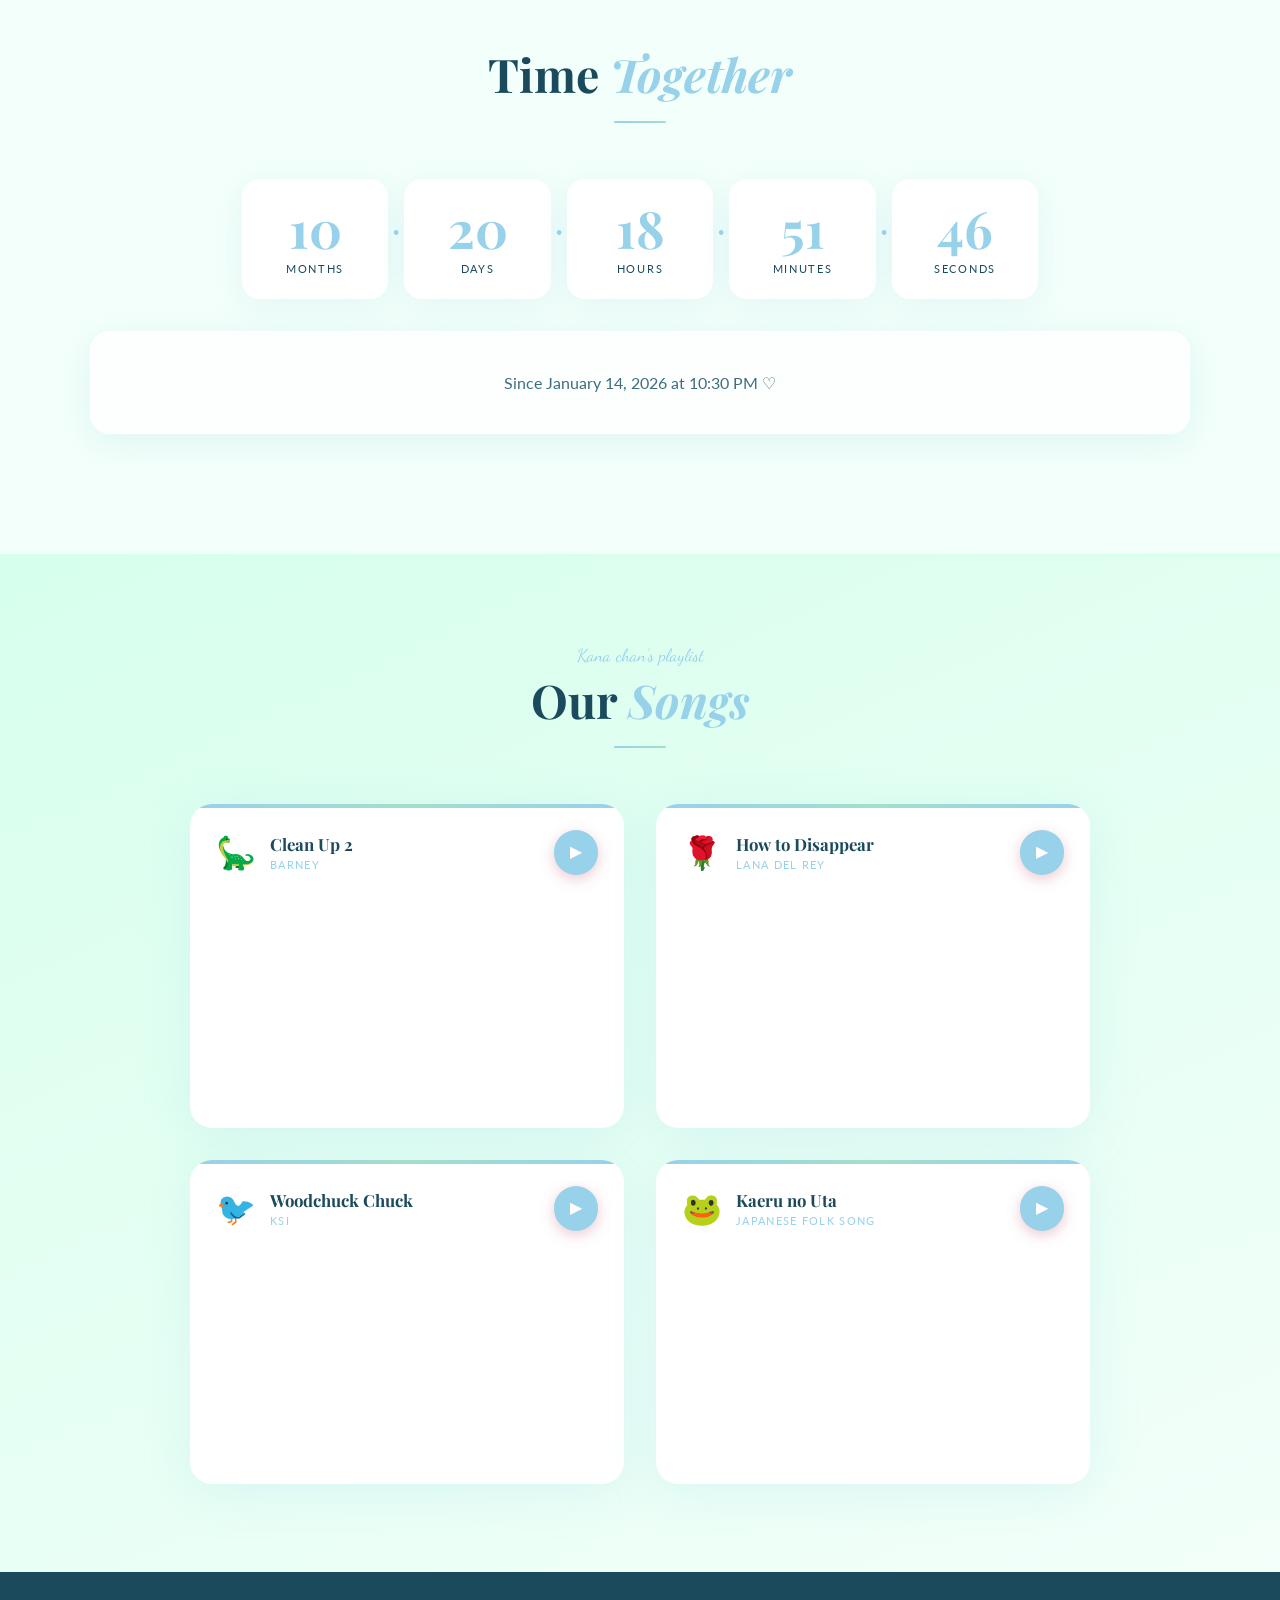
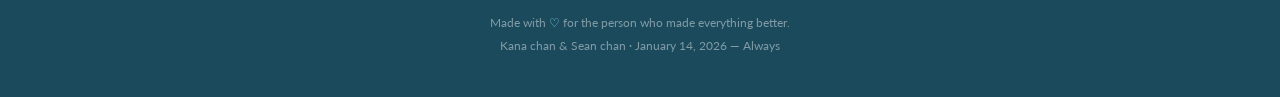
==== commit 9a5ba1fe: "Swap Kaeru/Woodchuck song cards, rename tab to Our Songs Co-Authored-By: Claude Sonnet 4.6 <noreply@" ====
--- a/index.html
+++ b/index.html
@@ -142,7 +142,7 @@
             <button class="tab" role="tab" data-to="s-m5">Month 5</button>
             <button class="tab" role="tab" data-to="s-m6">Month 6</button>
             <button class="tab" role="tab" data-to="s-timer">Timer ♡</button>
-            <button class="tab" role="tab" data-to="s-songs">Kana chan's Songs</button>
+            <button class="tab" role="tab" data-to="s-songs">Our Songs</button>
         </div>
     </div>
 </nav>
@@ -826,36 +826,36 @@
 
             <div class="song-card fu d2">
                 <div class="song-info">
+                    <span class="song-ico">🐦</span>
+                    <div class="song-meta">
+                        <p class="song-title">Woodchuck Chuck</p>
+                        <p class="song-artist">KSI</p>
+                    </div>
+                    <button class="song-btn" id="btn-furelise" onclick="toggleSong('furelise')" aria-label="Play or pause">
+                        <span class="song-btn-ico">▶</span>
+                    </button>
+                </div>
+                <div class="song-yt">
+                    <iframe id="yt-furelise"
+                        src="https://www.youtube.com/embed/uDumREBvjmk?enablejsapi=1&origin=https://seanroy915.github.io"
+                        allow="autoplay; encrypted-media" allowfullscreen></iframe>
+                </div>
+            </div>
+
+            <div class="song-card fu d3">
+                <div class="song-info">
                     <span class="song-ico">🐸</span>
                     <div class="song-meta">
                         <p class="song-title">Kaeru no Uta</p>
                         <p class="song-artist">Japanese Folk Song</p>
                     </div>
-                    <button class="song-btn" id="btn-furelise" onclick="toggleSong('furelise')" aria-label="Play or pause">
-                        <span class="song-btn-ico">▶</span>
-                    </button>
-                </div>
-                <div class="song-yt">
-                    <iframe id="yt-furelise"
-                        src="https://www.youtube.com/embed/5BSdeBGFHXM?enablejsapi=1&origin=https://seanroy915.github.io"
-                        allow="autoplay; encrypted-media" allowfullscreen></iframe>
-                </div>
-            </div>
-
-            <div class="song-card fu d3">
-                <div class="song-info">
-                    <span class="song-ico">🐦</span>
-                    <div class="song-meta">
-                        <p class="song-title">Woodchuck Chuck</p>
-                        <p class="song-artist">KSI</p>
-                    </div>
                     <button class="song-btn" id="btn-longdistance" onclick="toggleSong('longdistance')" aria-label="Play or pause">
                         <span class="song-btn-ico">▶</span>
                     </button>
                 </div>
                 <div class="song-yt">
                     <iframe id="yt-longdistance"
-                        src="https://www.youtube.com/embed/uDumREBvjmk?enablejsapi=1&origin=https://seanroy915.github.io"
+                        src="https://www.youtube.com/embed/5BSdeBGFHXM?enablejsapi=1&origin=https://seanroy915.github.io"
                         allow="autoplay; encrypted-media" allowfullscreen></iframe>
                 </div>
             </div>
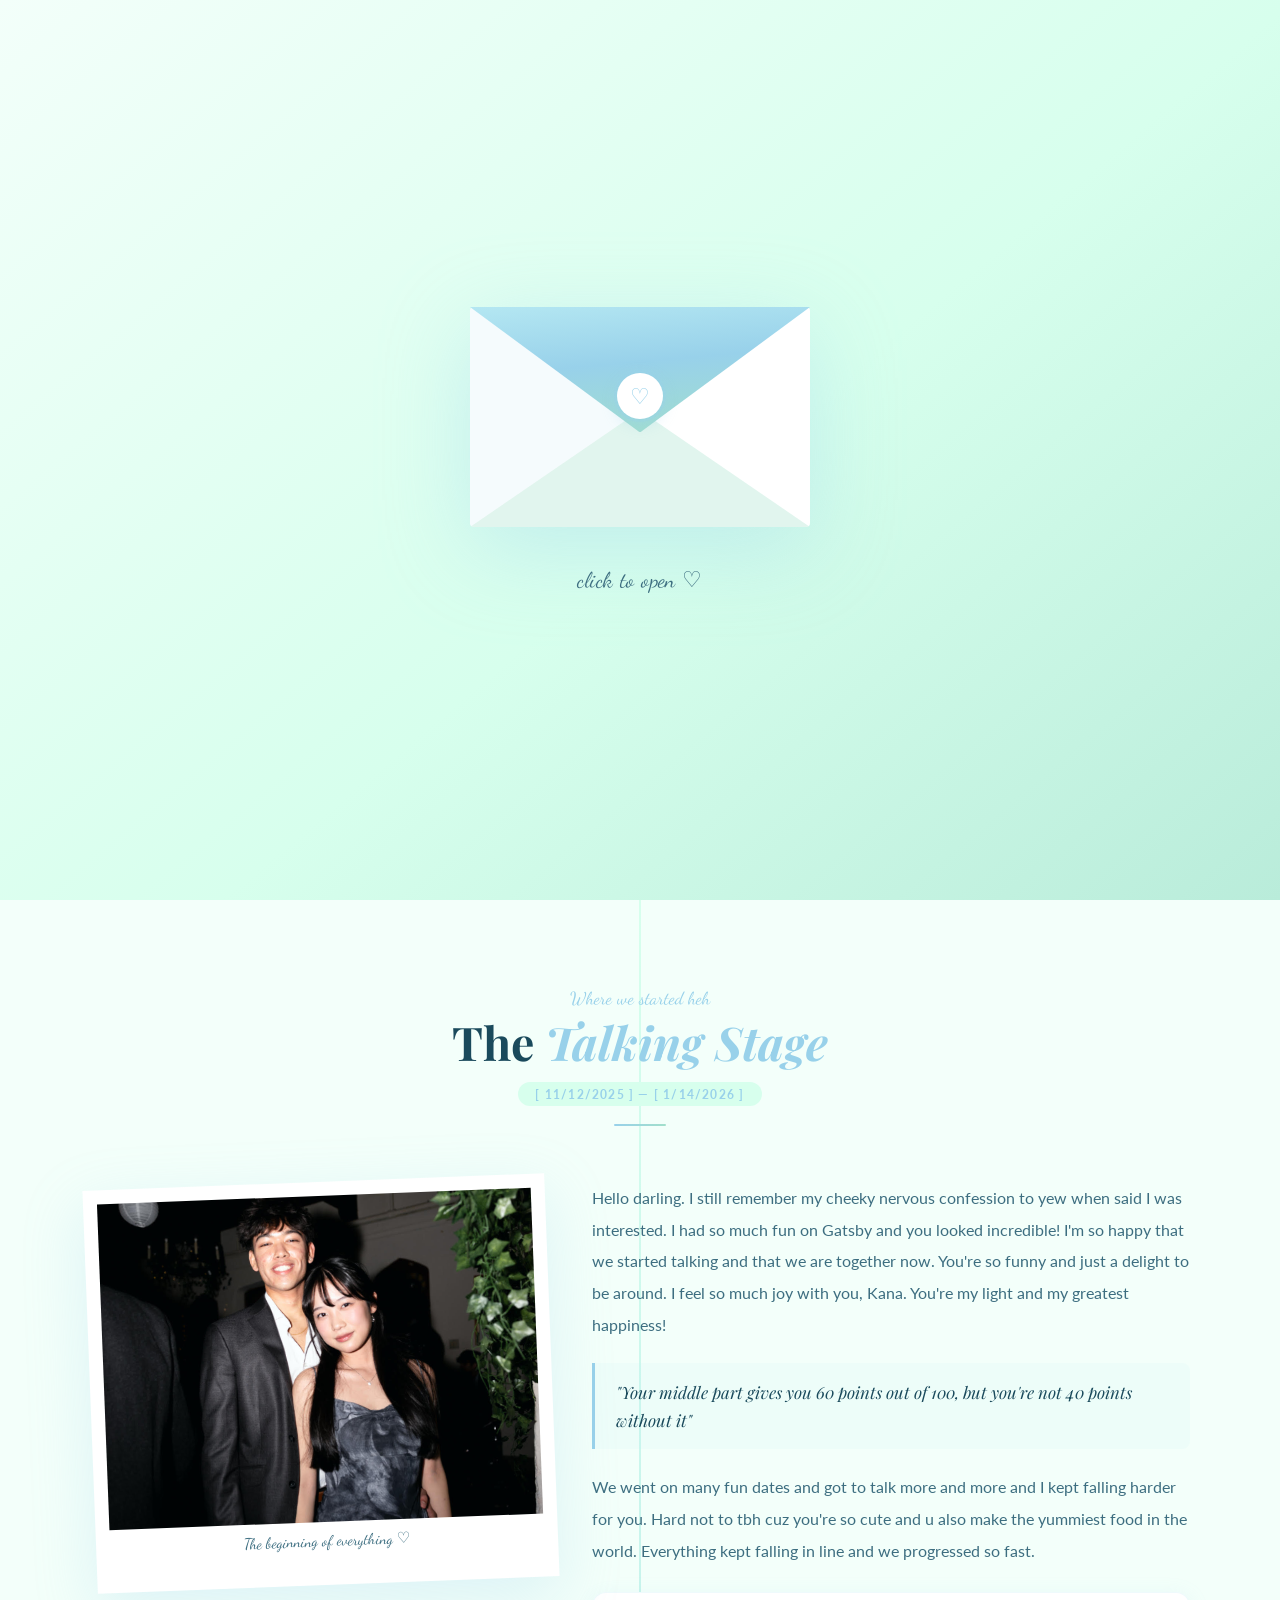
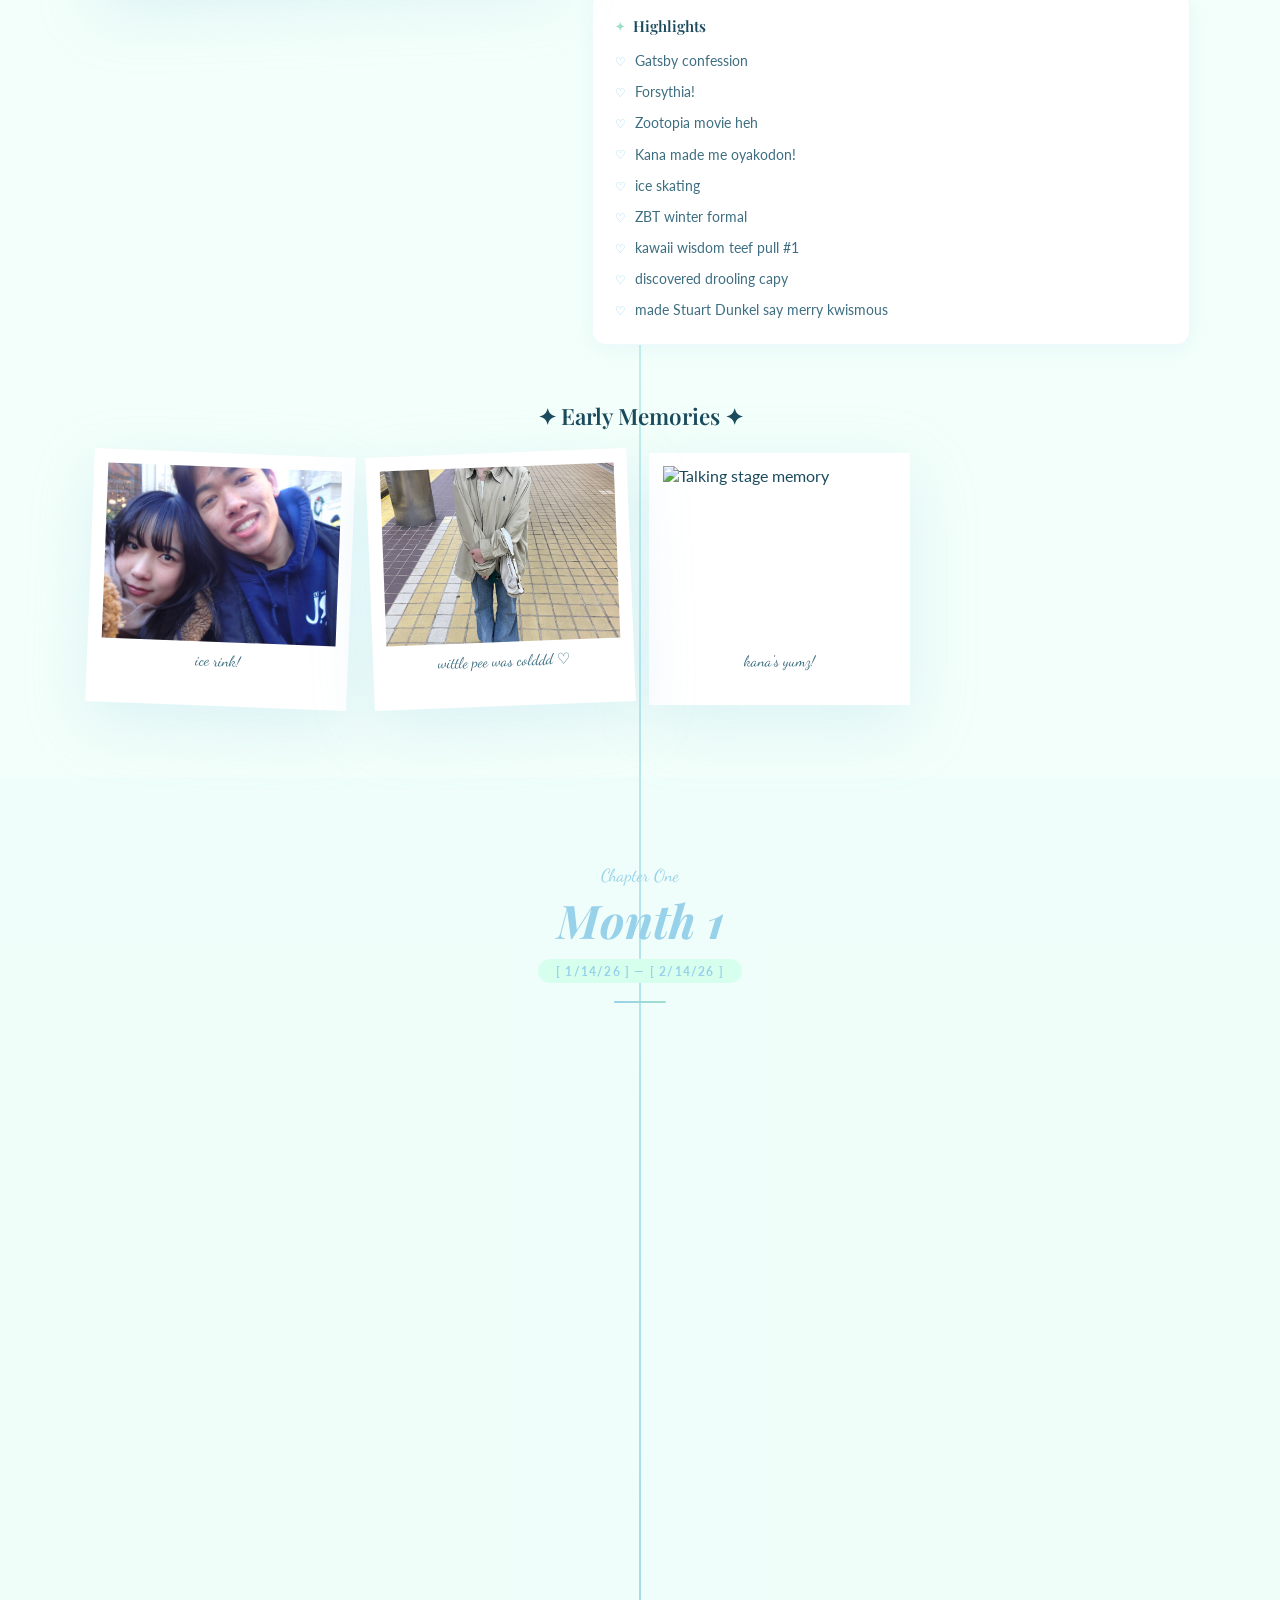
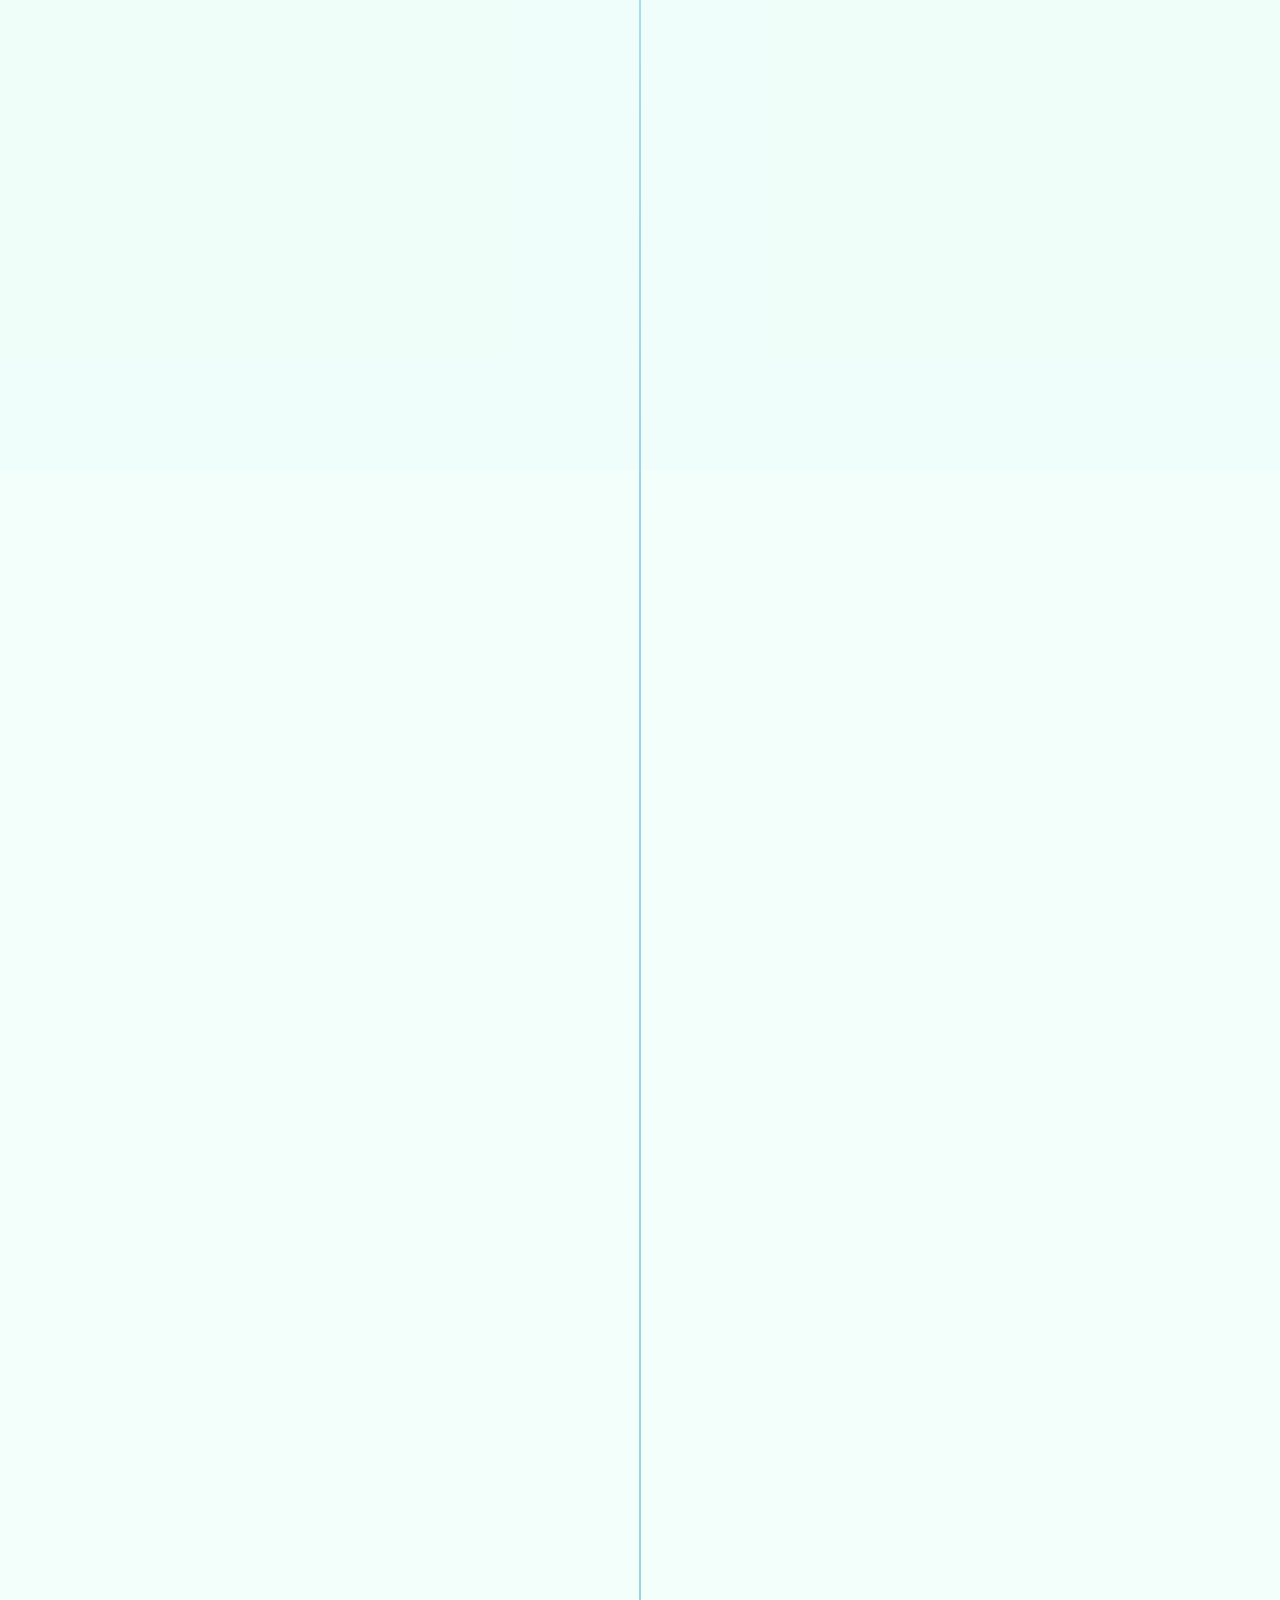
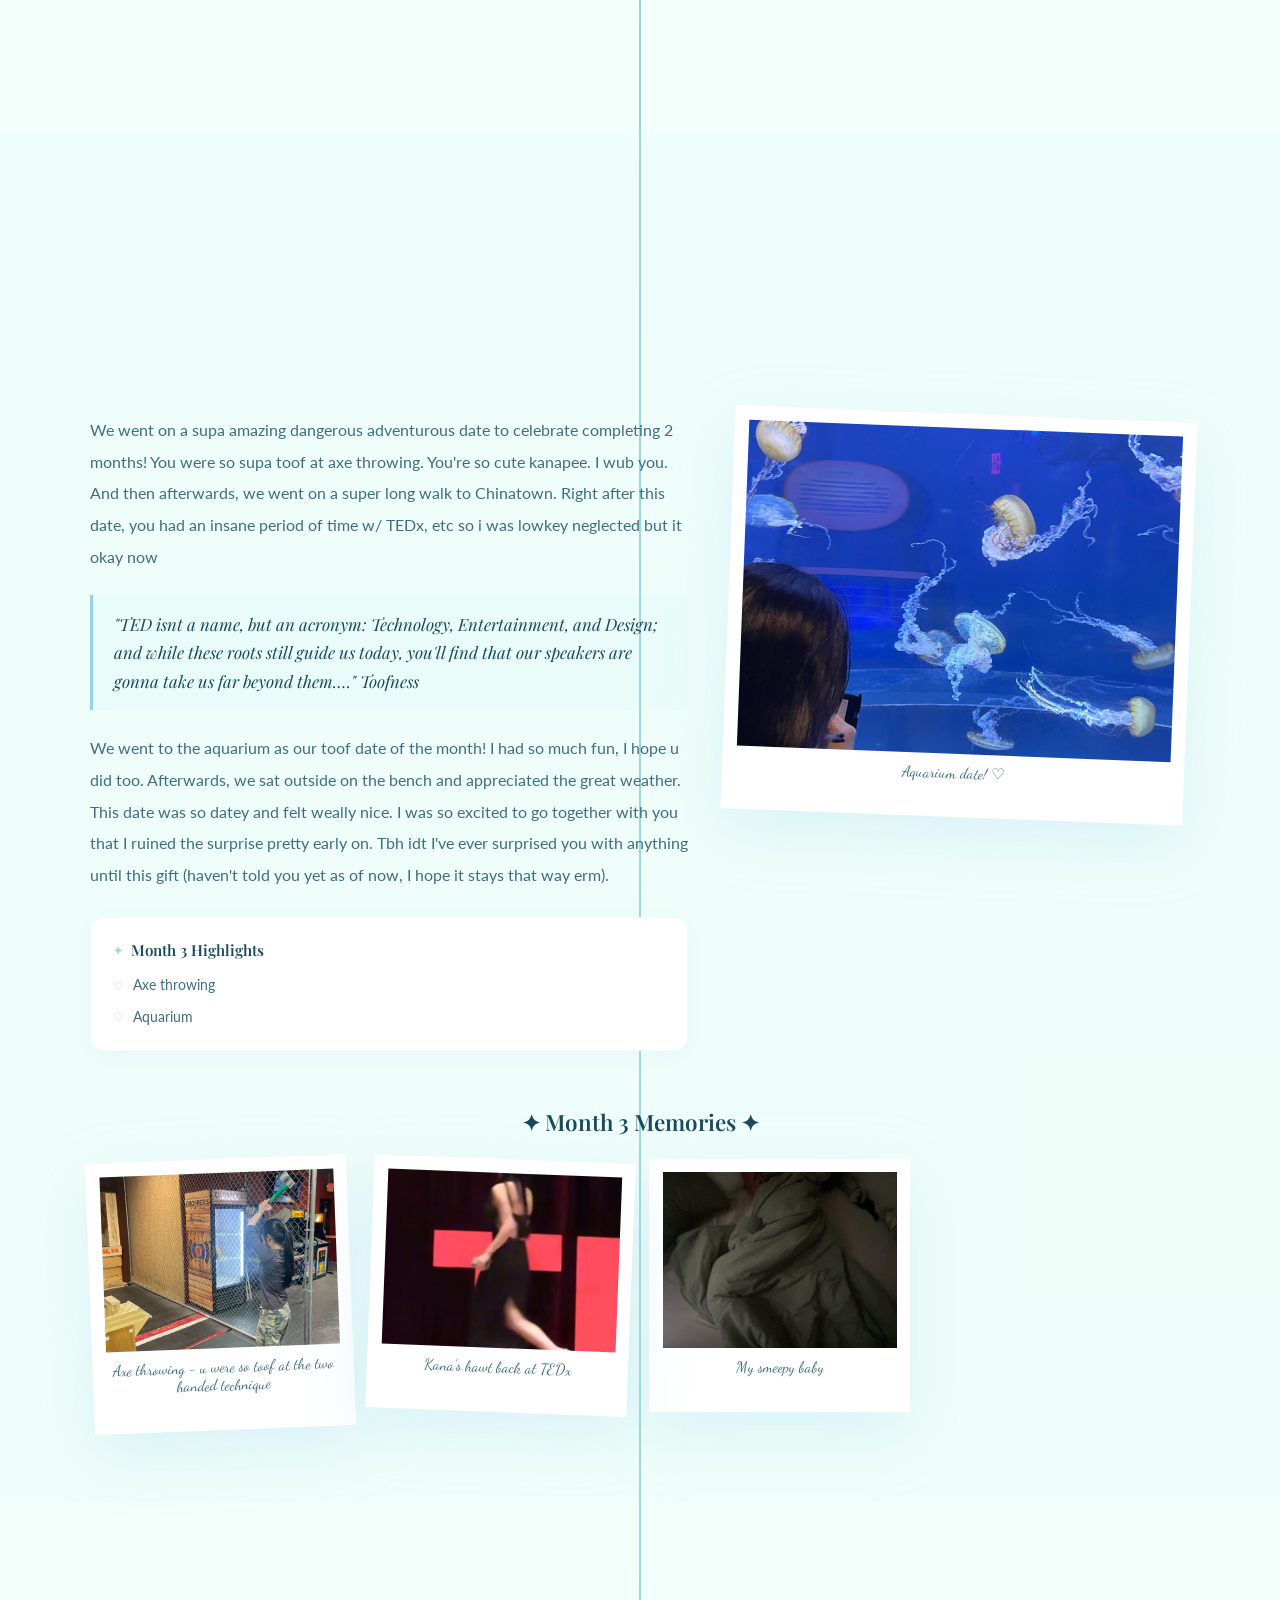
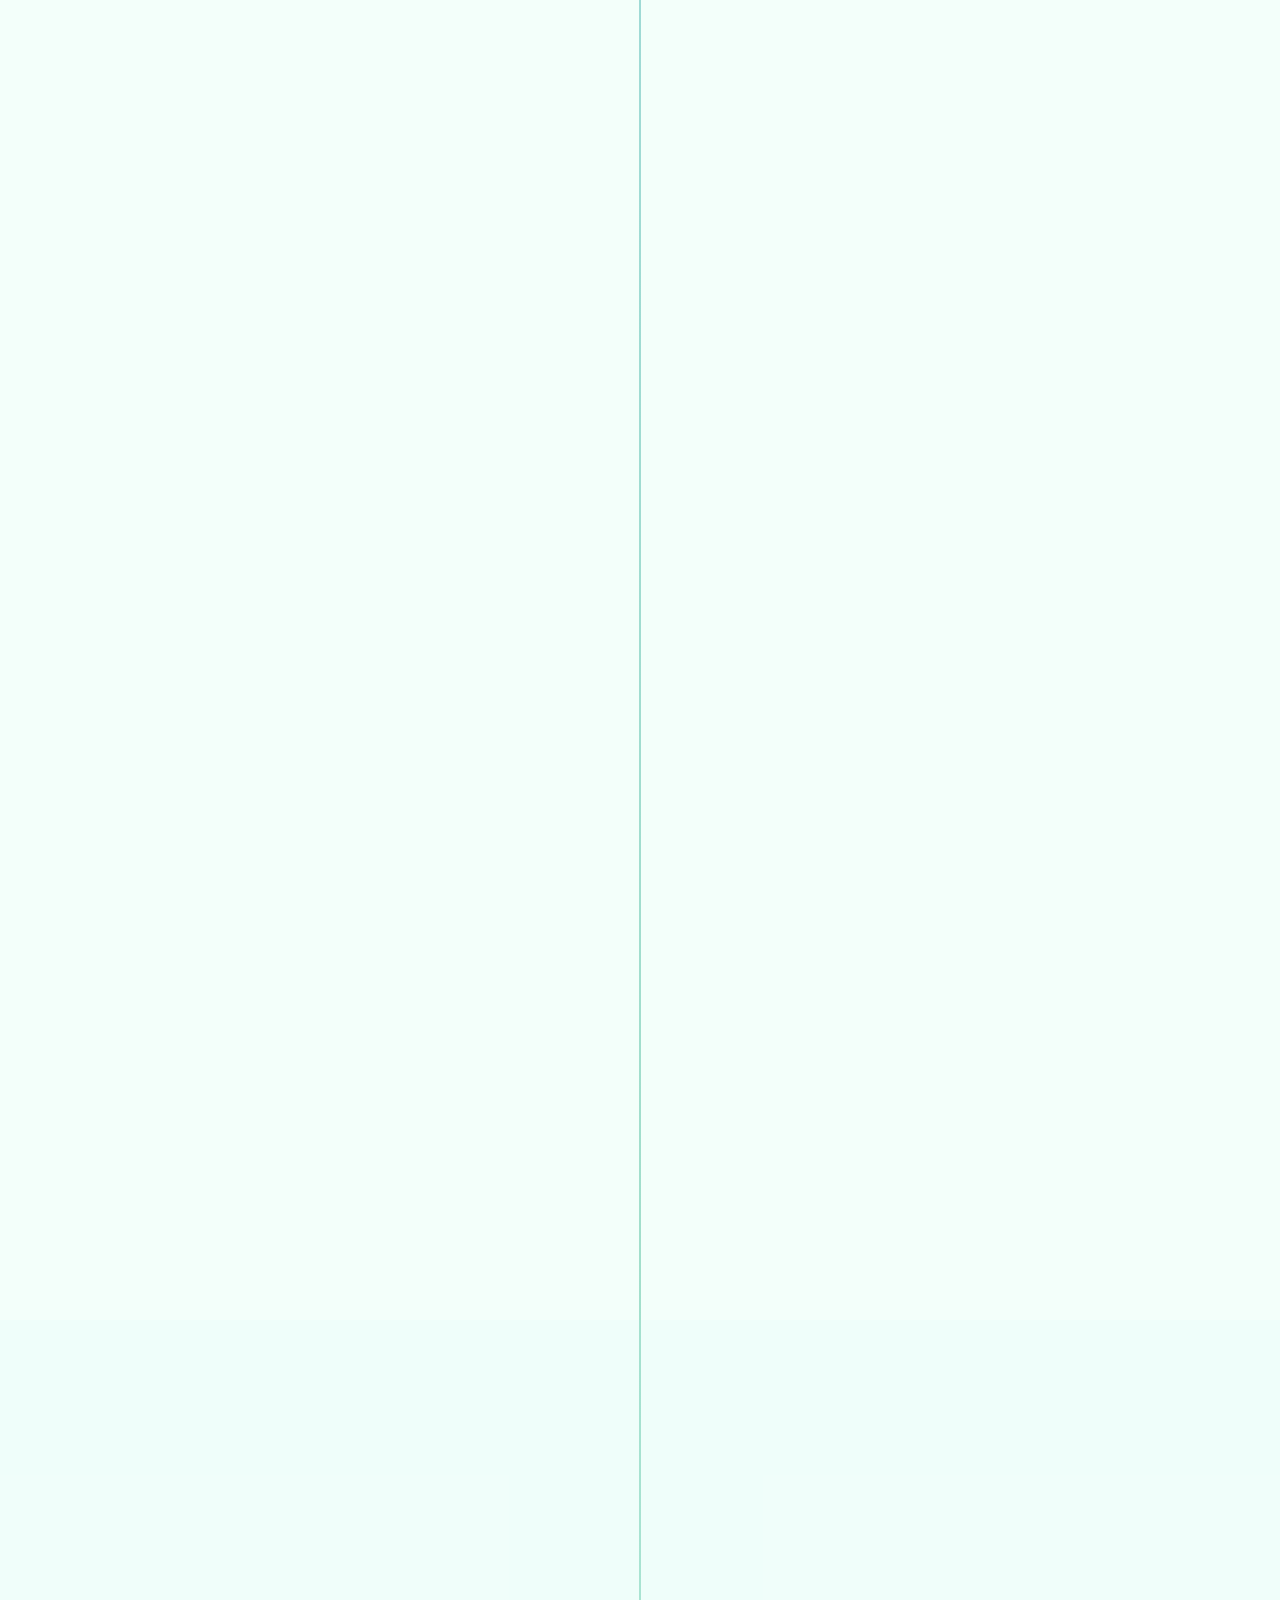
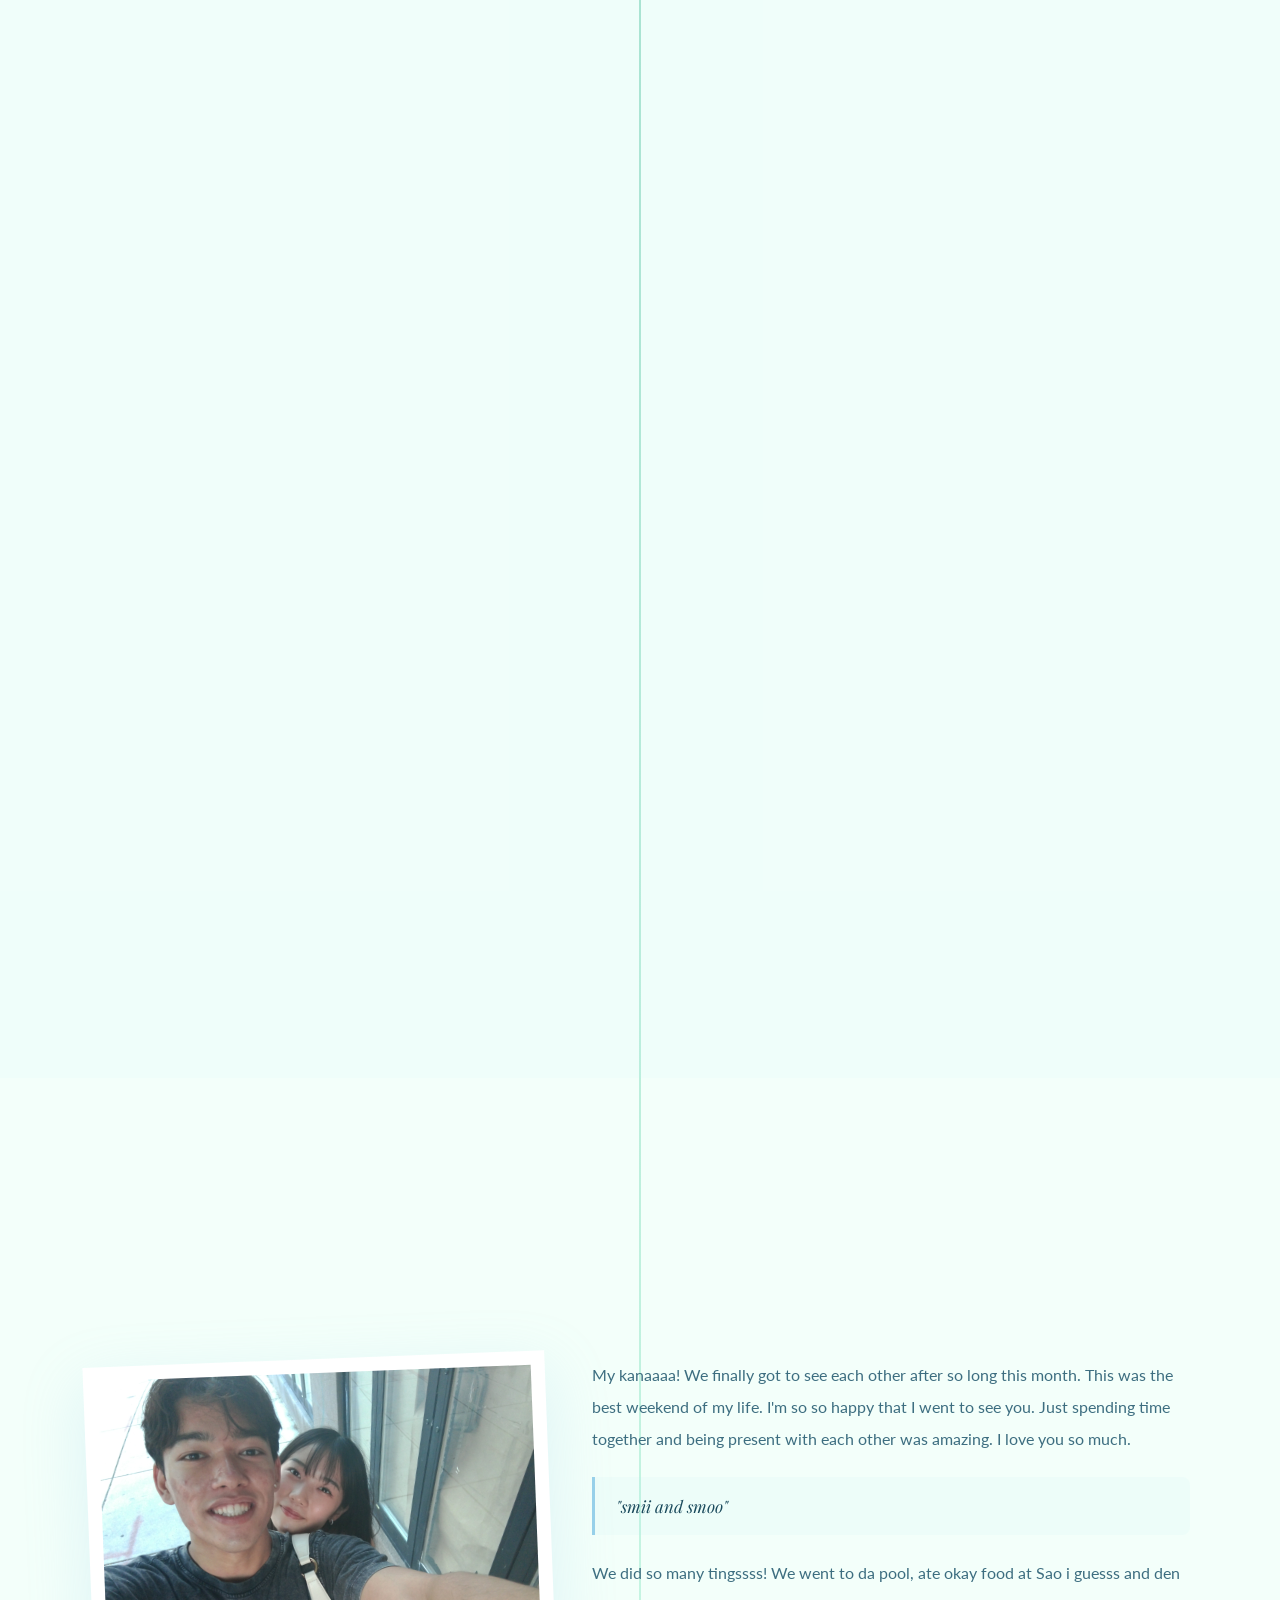
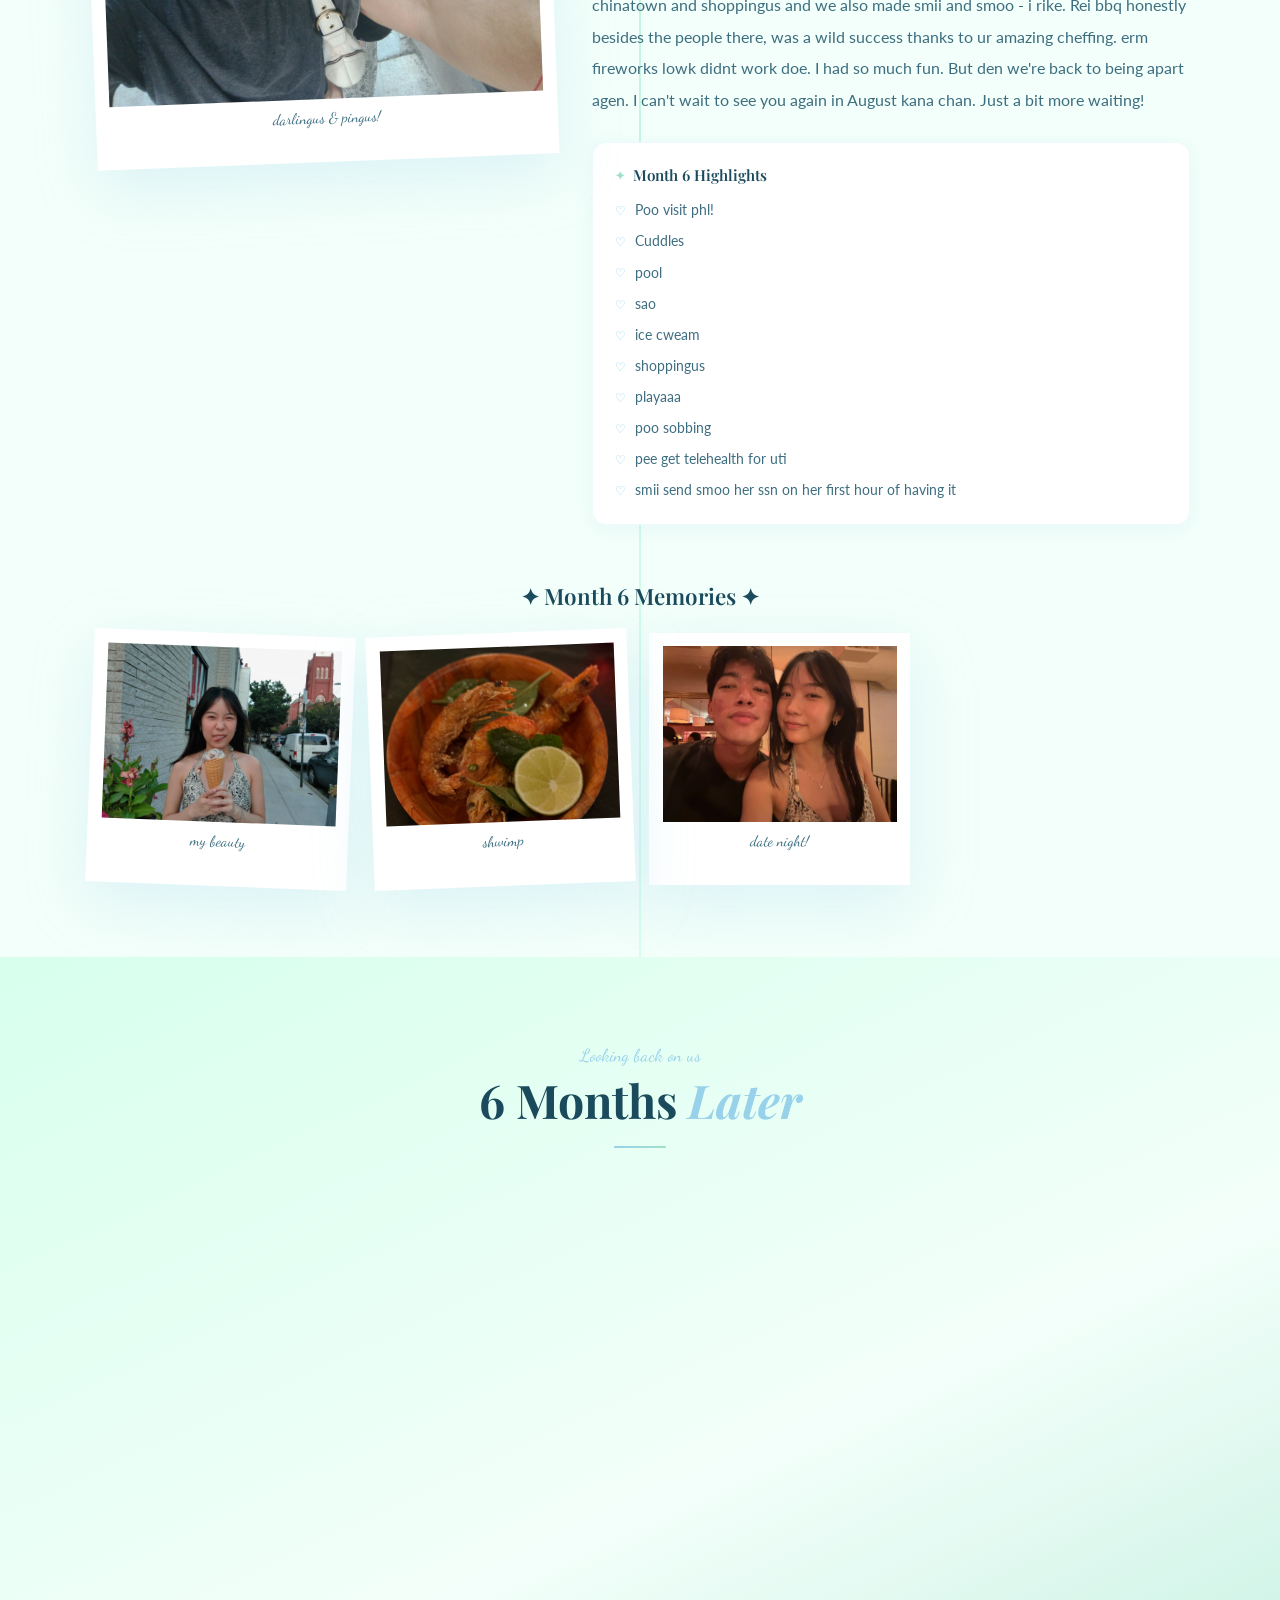
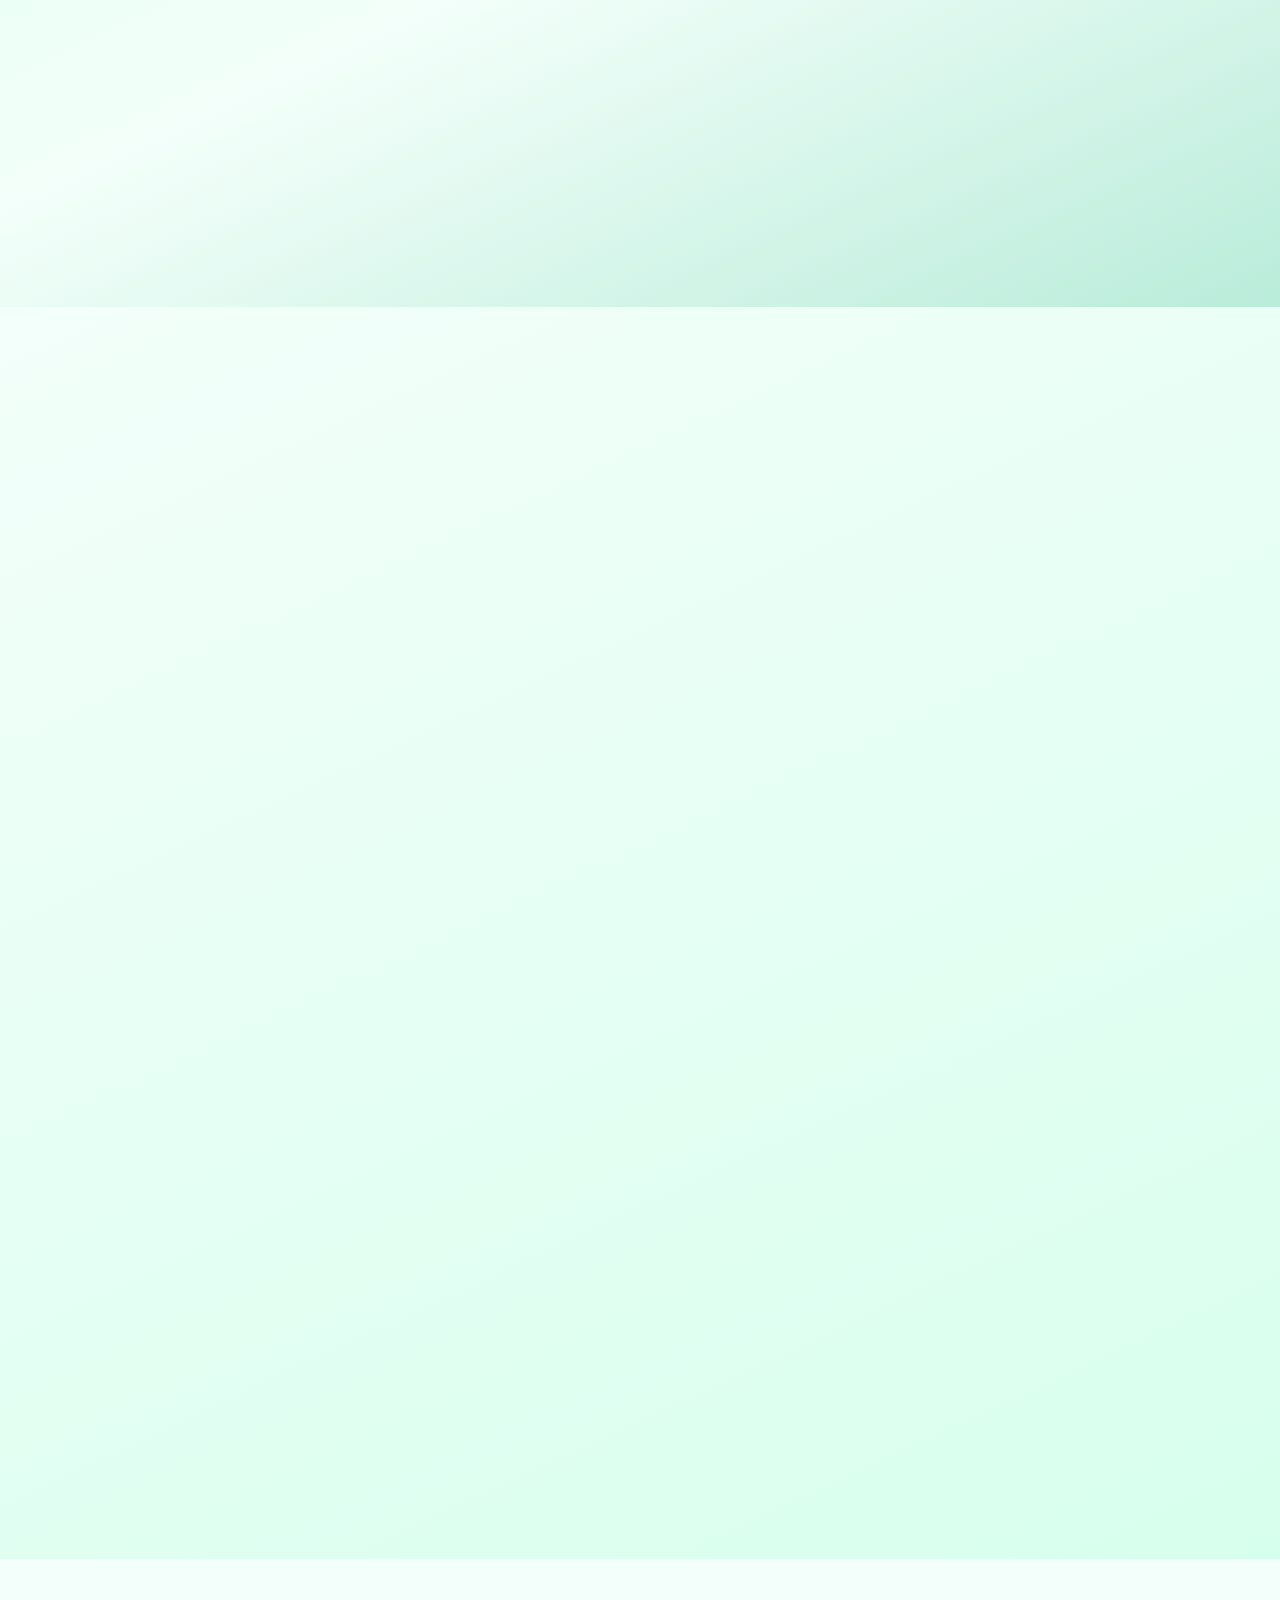
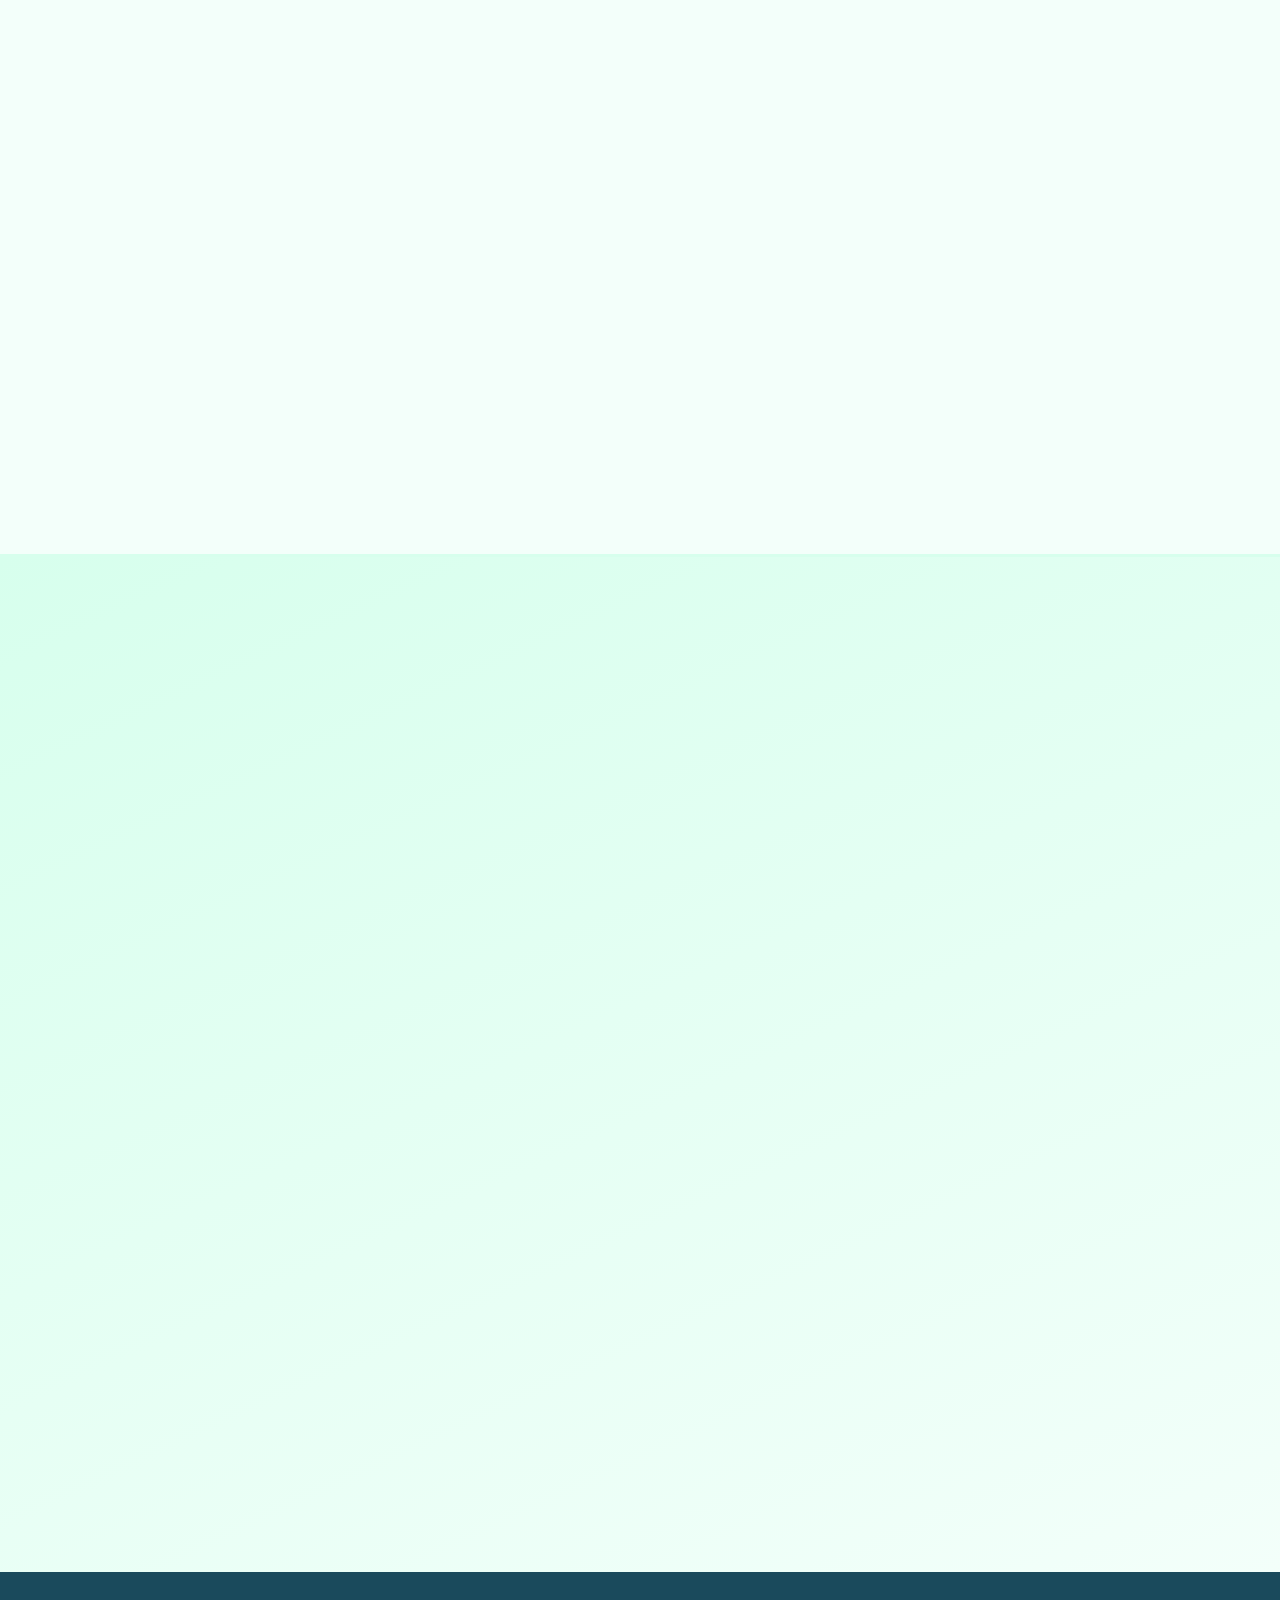
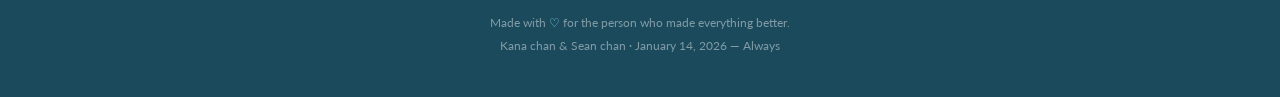
==== commit b2063c71: "Fix Woodchuck Chuck and Kaeru no Uta video IDs Co-Authored-By: Claude Sonnet 4.6 <noreply@anthropic." ====
--- a/index.html
+++ b/index.html
@@ -837,7 +837,7 @@
                 </div>
                 <div class="song-yt">
                     <iframe id="yt-furelise"
-                        src="https://www.youtube.com/embed/uDumREBvjmk?enablejsapi=1&origin=https://seanroy915.github.io"
+                        src="https://www.youtube.com/embed/5BSdeBGFHXM?enablejsapi=1&origin=https://seanroy915.github.io"
                         allow="autoplay; encrypted-media" allowfullscreen></iframe>
                 </div>
             </div>
@@ -855,7 +855,7 @@
                 </div>
                 <div class="song-yt">
                     <iframe id="yt-longdistance"
-                        src="https://www.youtube.com/embed/5BSdeBGFHXM?enablejsapi=1&origin=https://seanroy915.github.io"
+                        src="https://www.youtube.com/embed/uDumREBvjmk?enablejsapi=1&origin=https://seanroy915.github.io"
                         allow="autoplay; encrypted-media" allowfullscreen></iframe>
                 </div>
             </div>
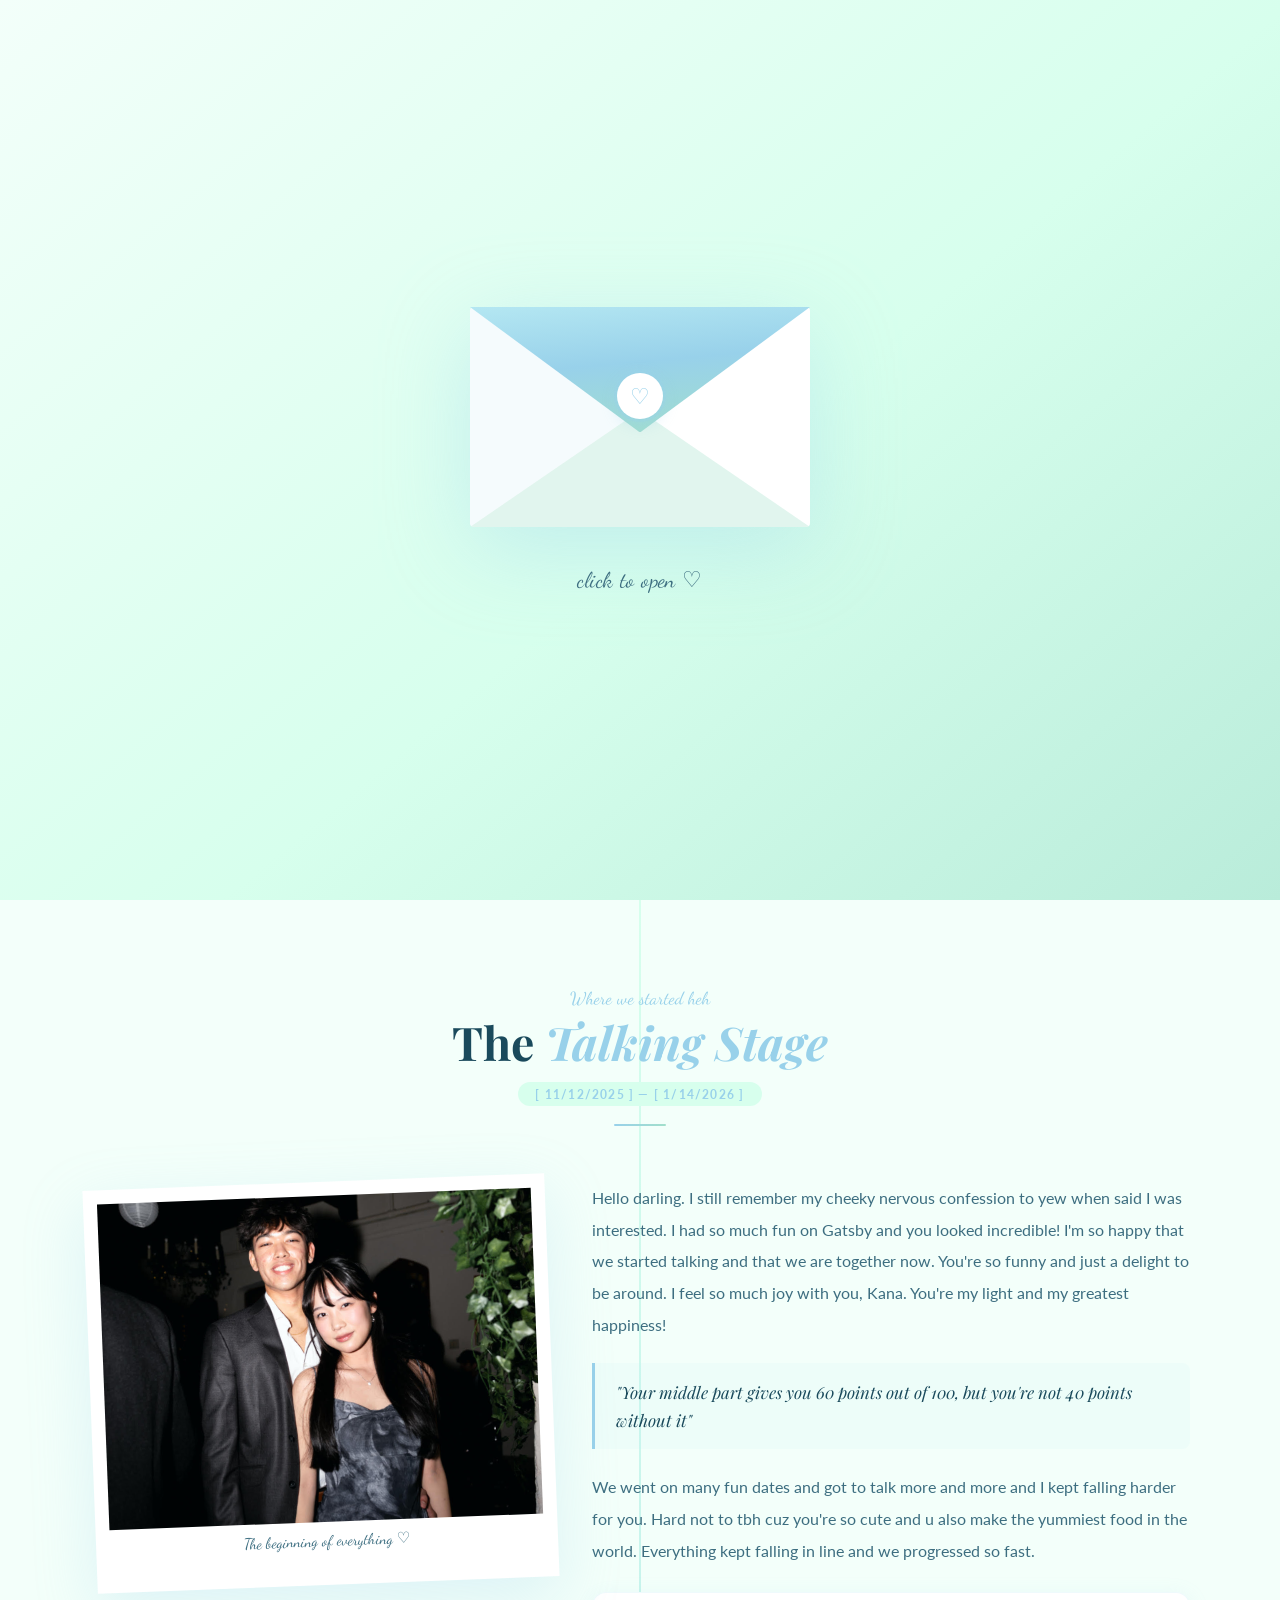
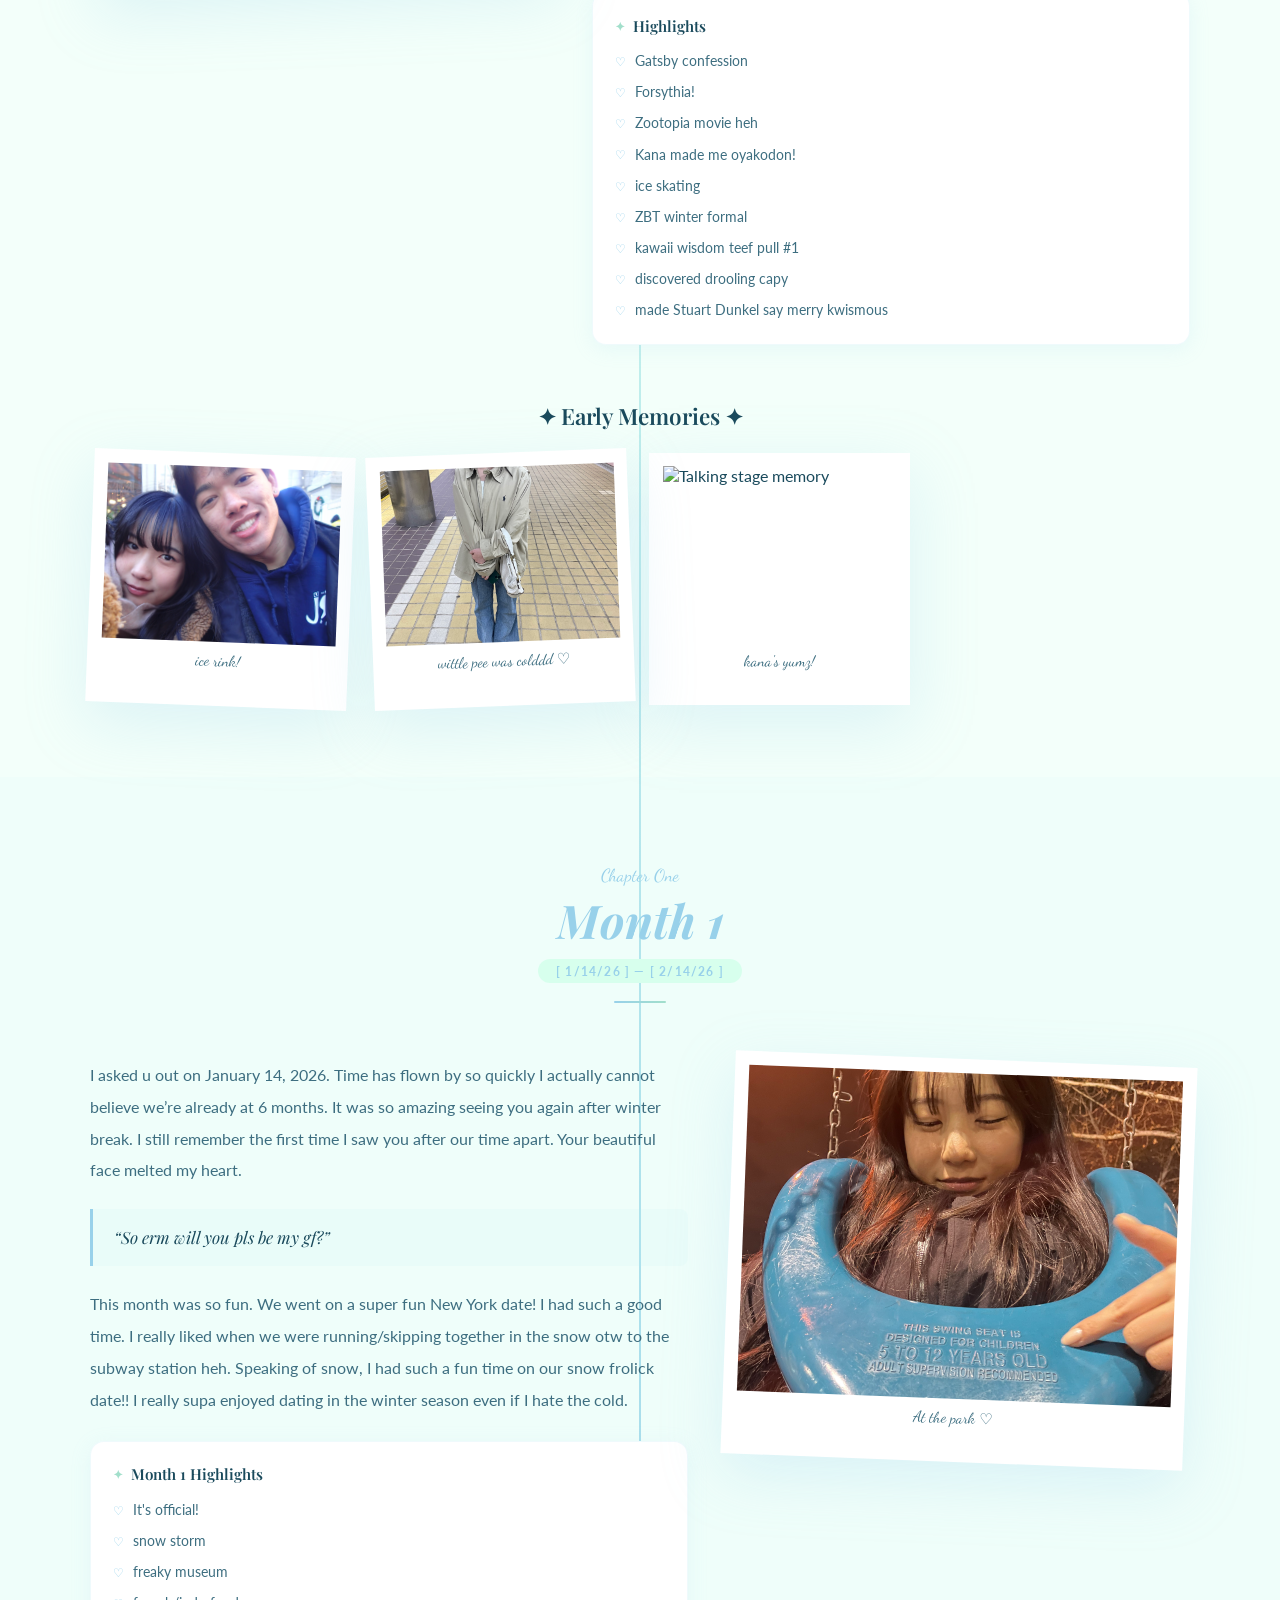
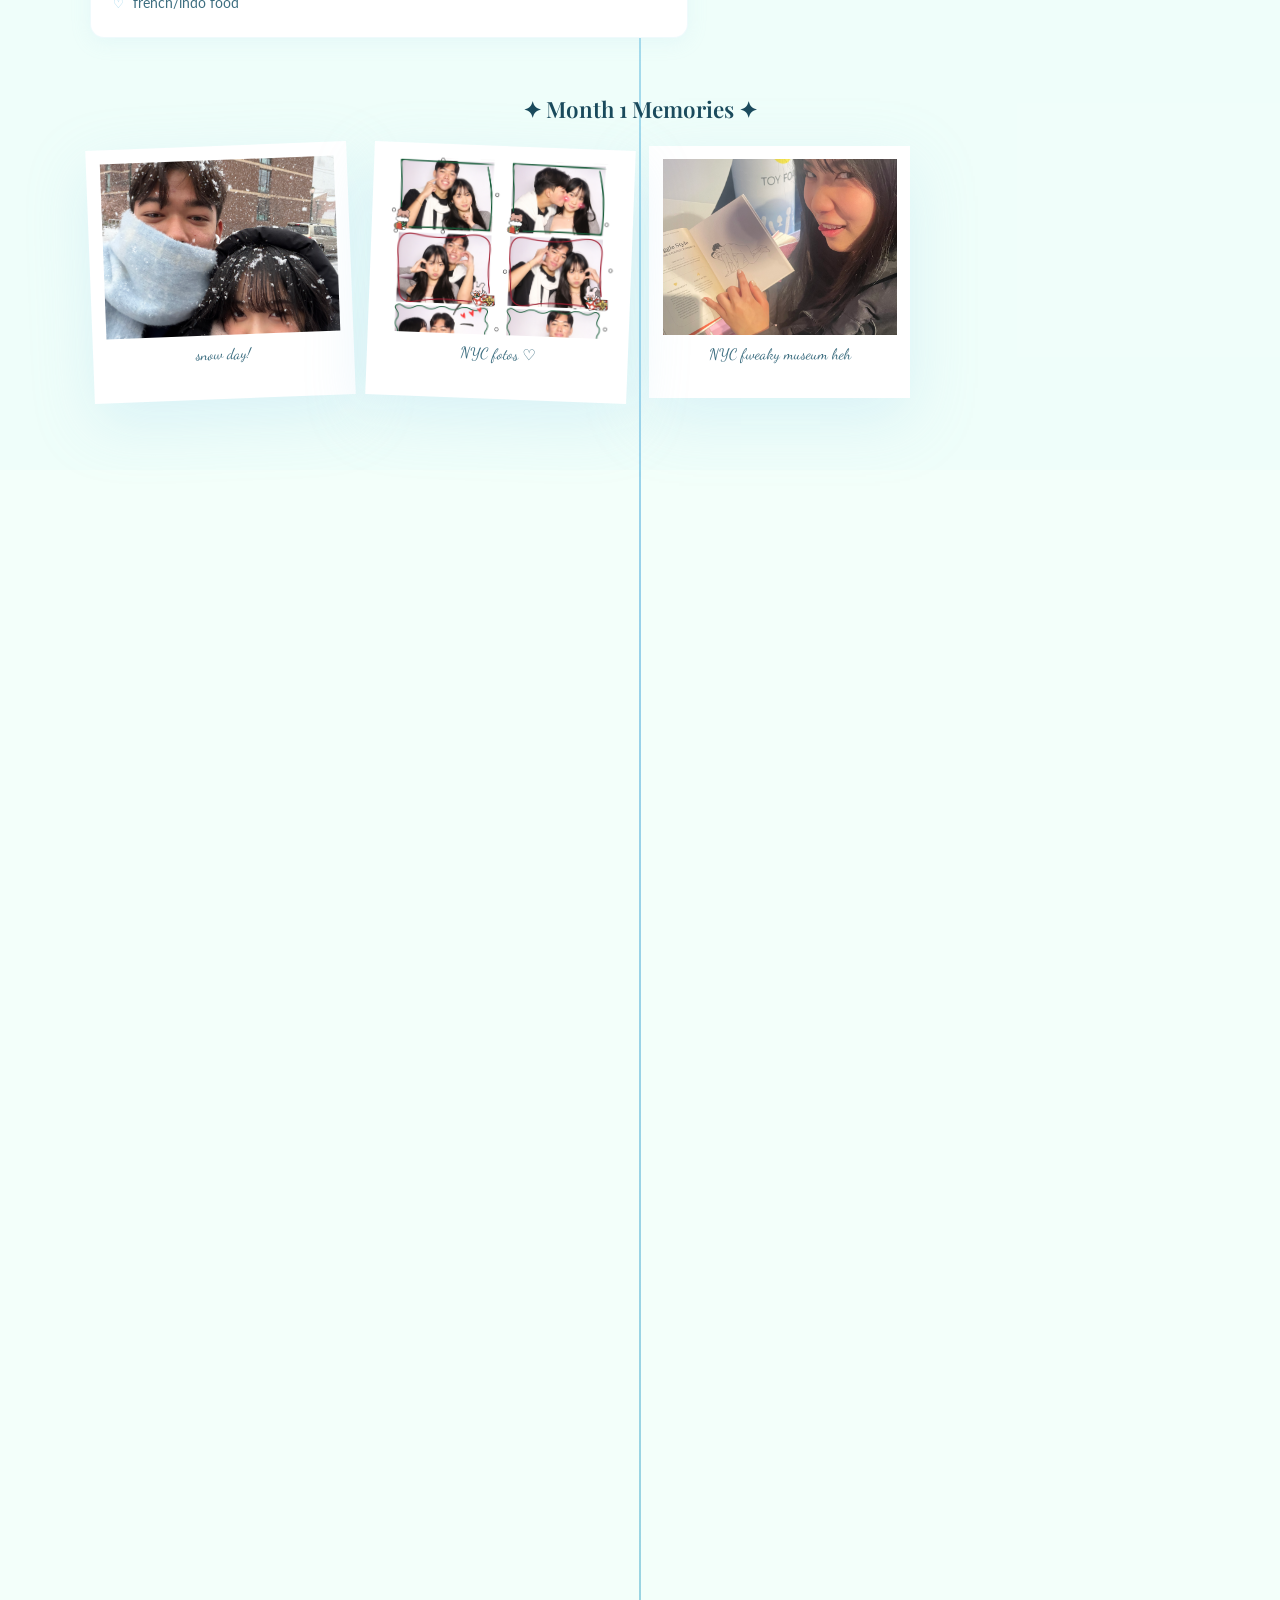
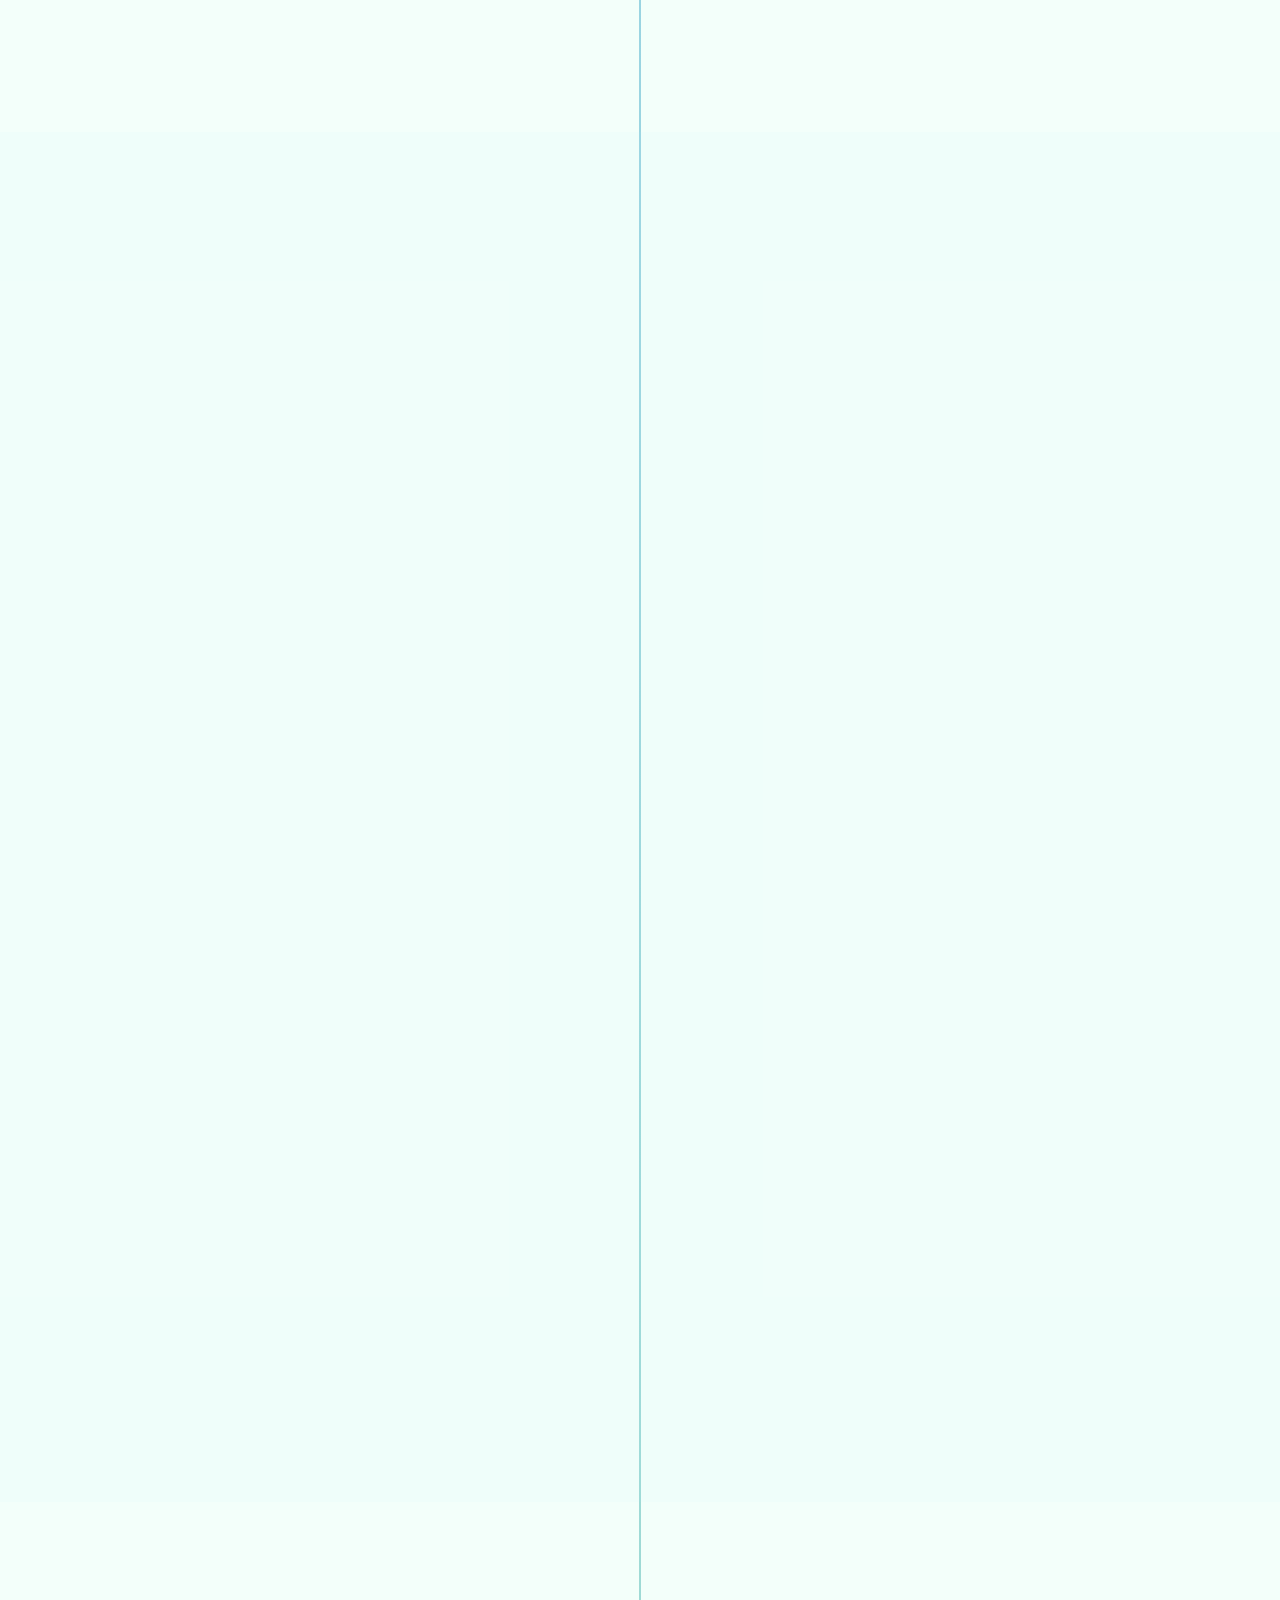
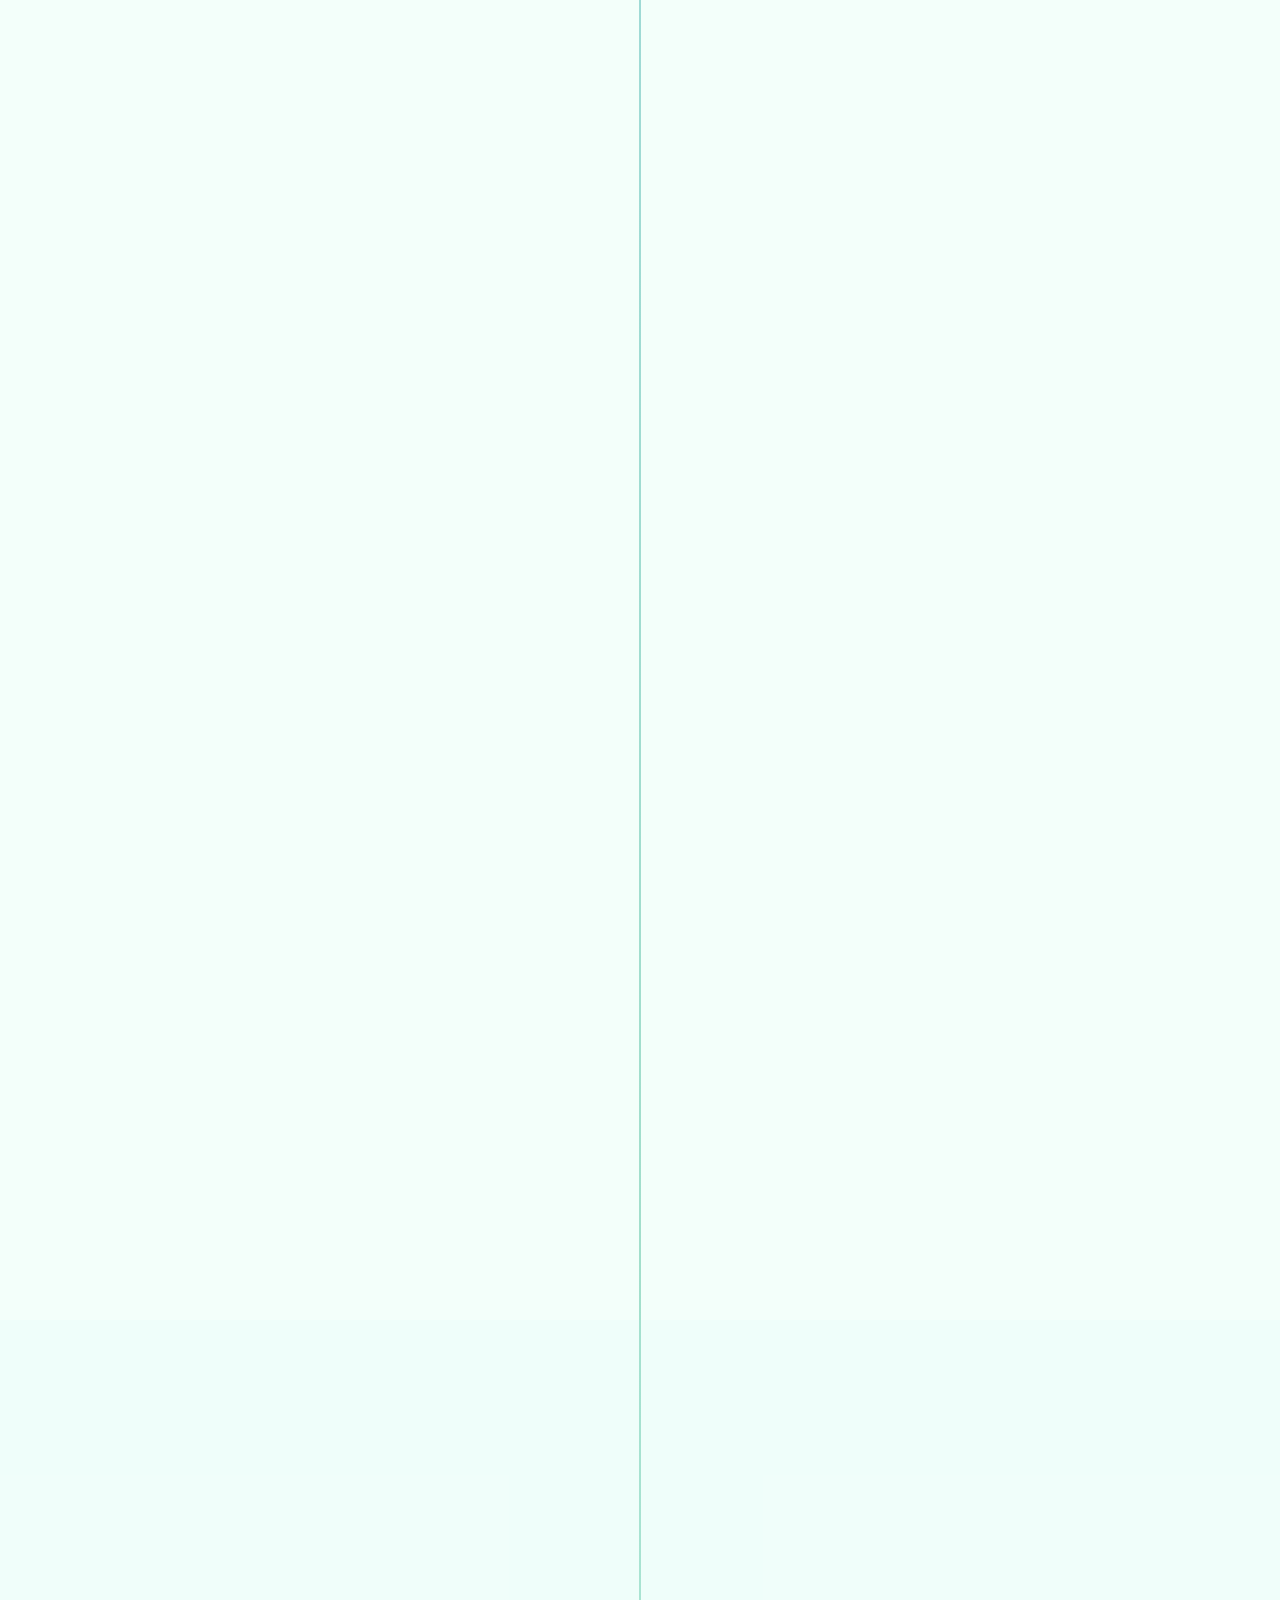
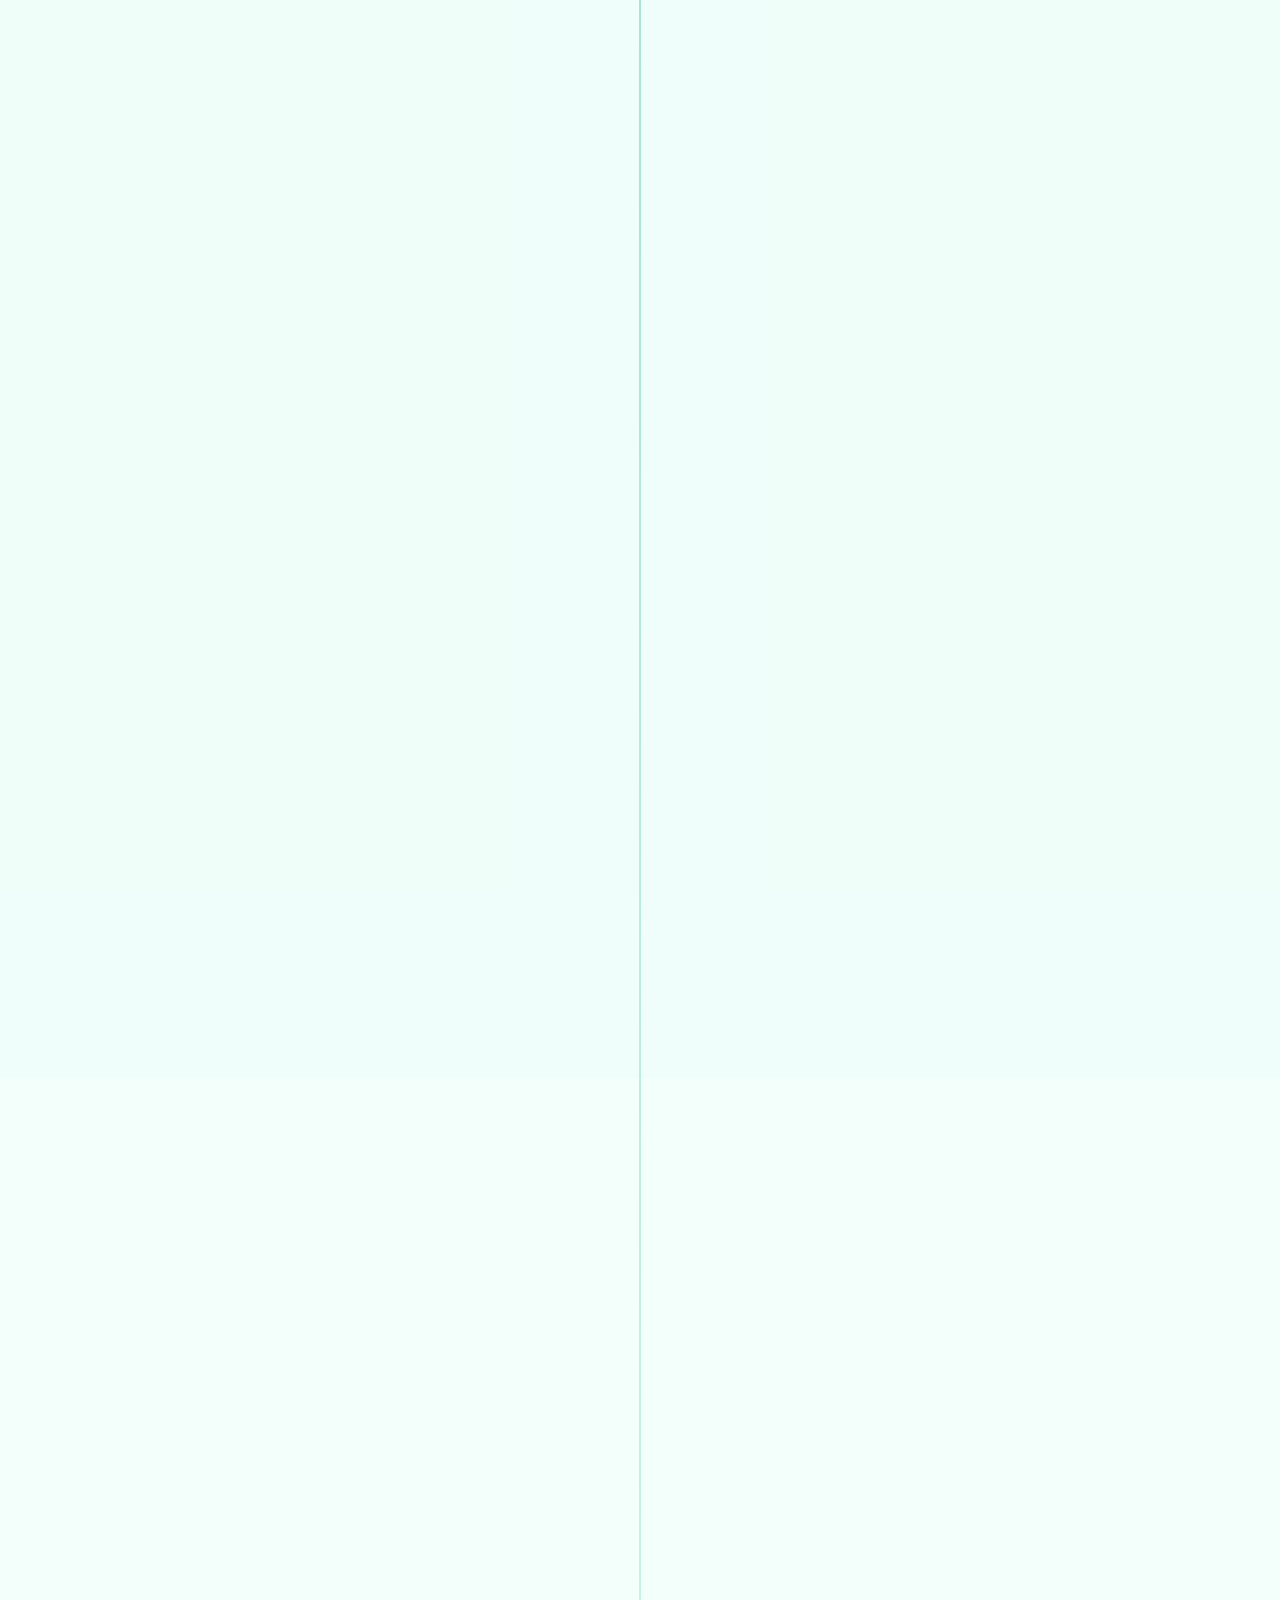
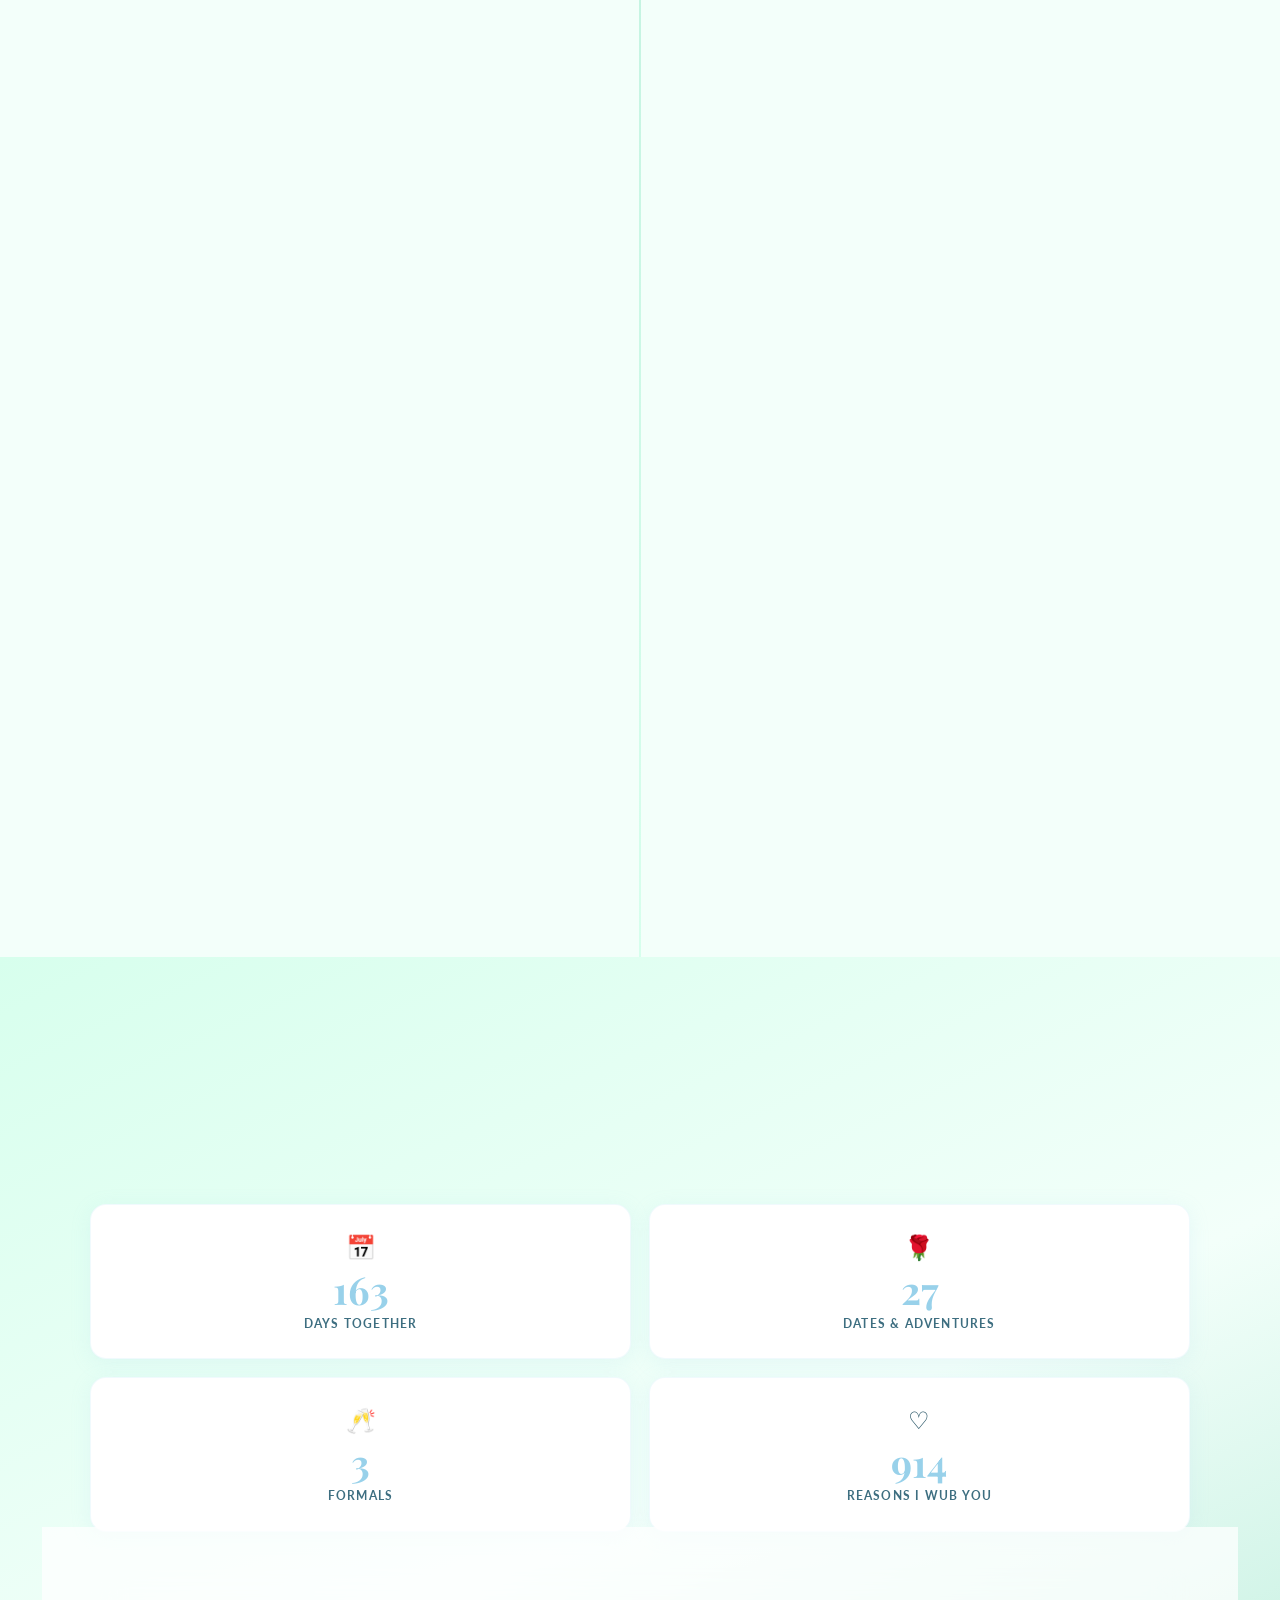
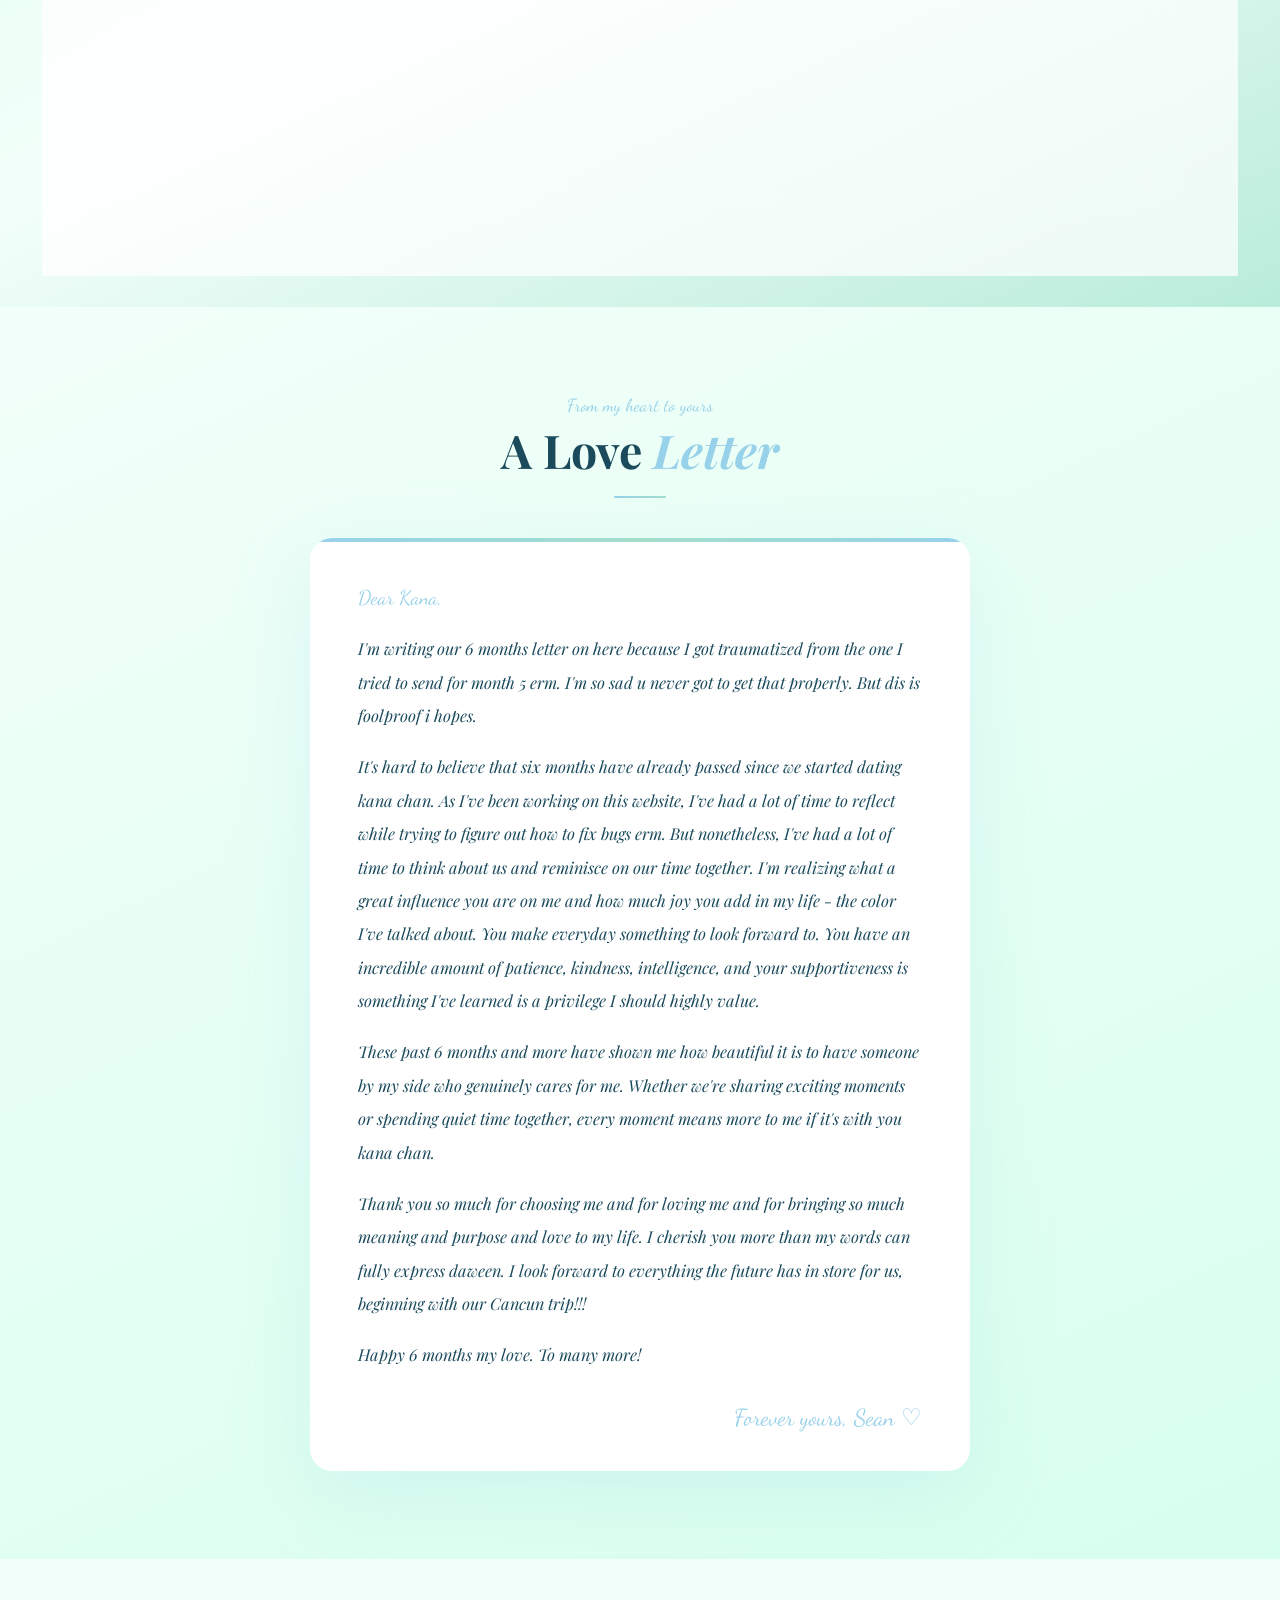
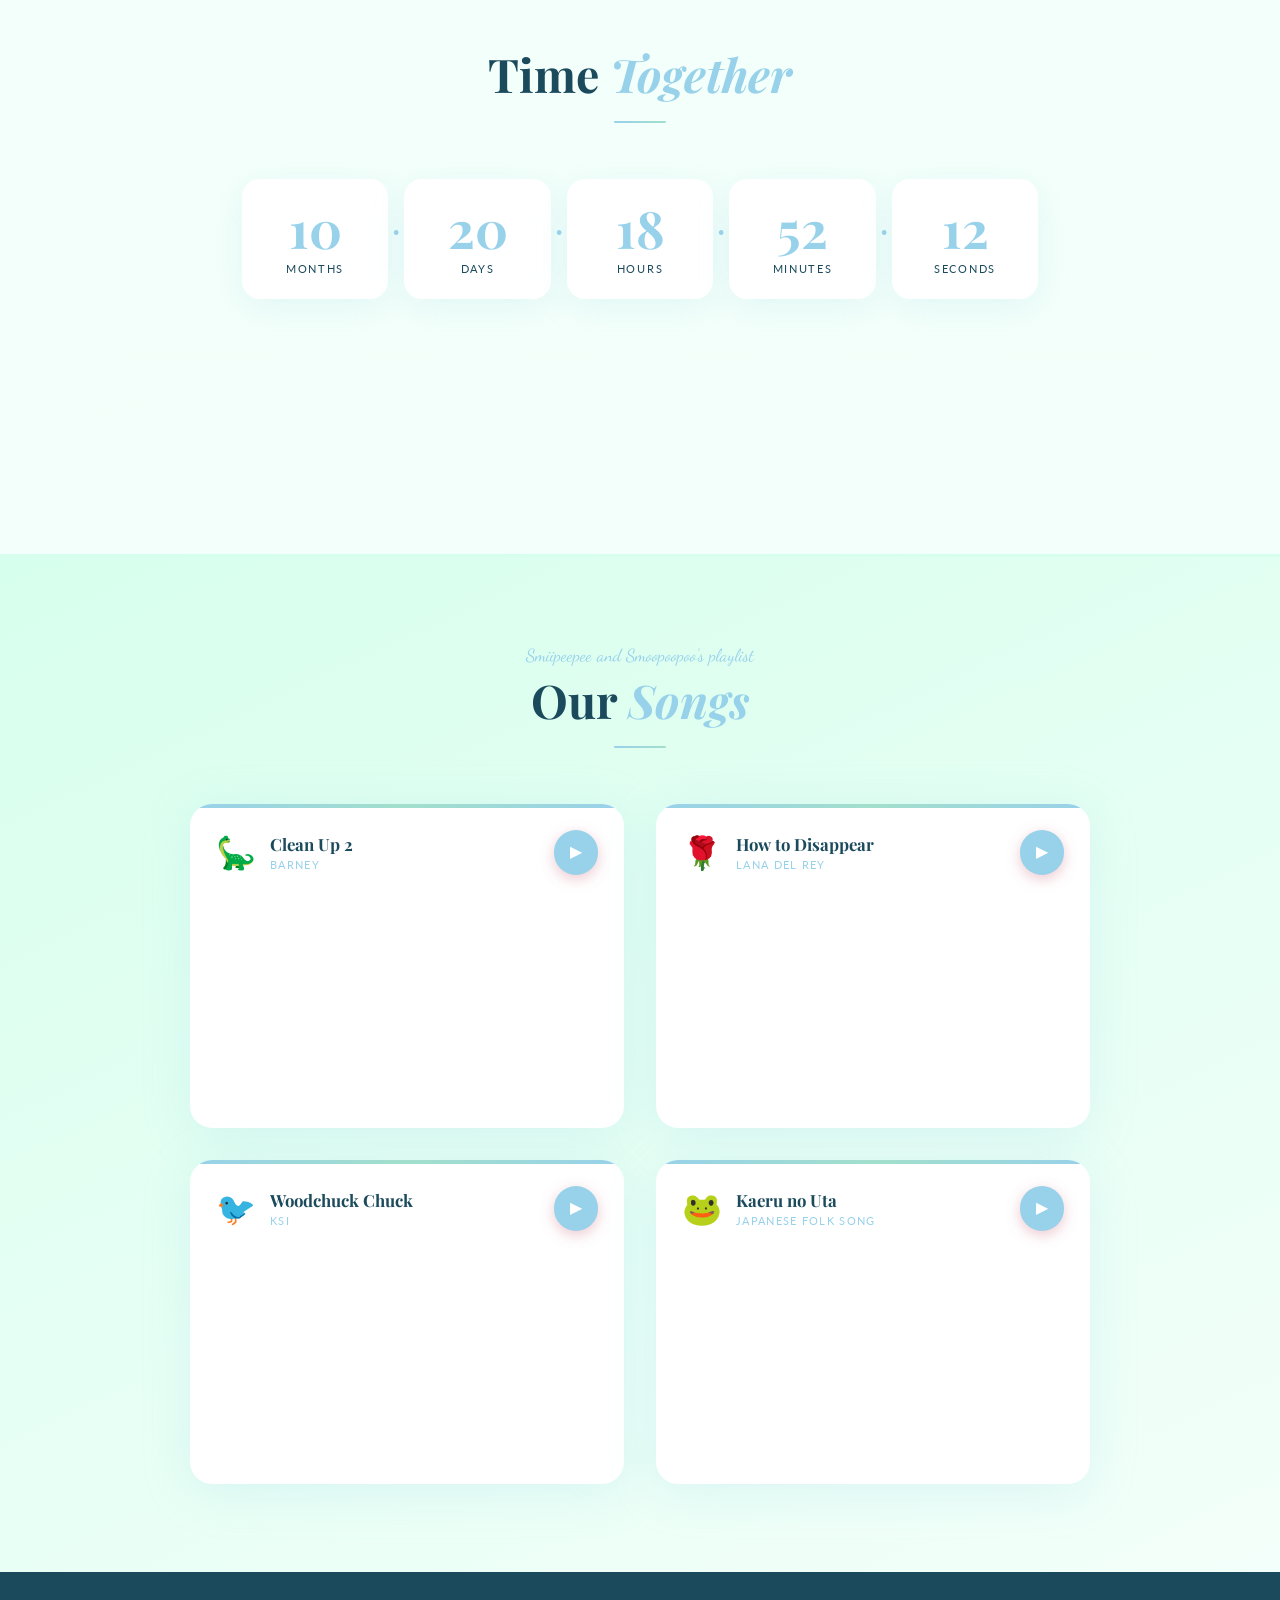
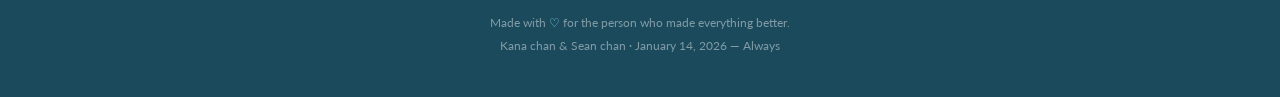
==== commit 6b52c87d: "Update playlist label to Smiipeepee and Smoopoopoo Co-Authored-By: Claude Sonnet 4.6 <noreply@anthro" ====
--- a/index.html
+++ b/index.html
@@ -781,7 +781,7 @@
     <div class="wrap">
 
         <div class="sec-head fu">
-            <span class="sec-label">Kana chan's playlist</span>
+            <span class="sec-label">Smiipeepee and Smoopoopoo's playlist</span>
             <h2 class="sec-title">Our <em>Songs</em></h2>
             <div class="sec-rule"></div>
         </div>
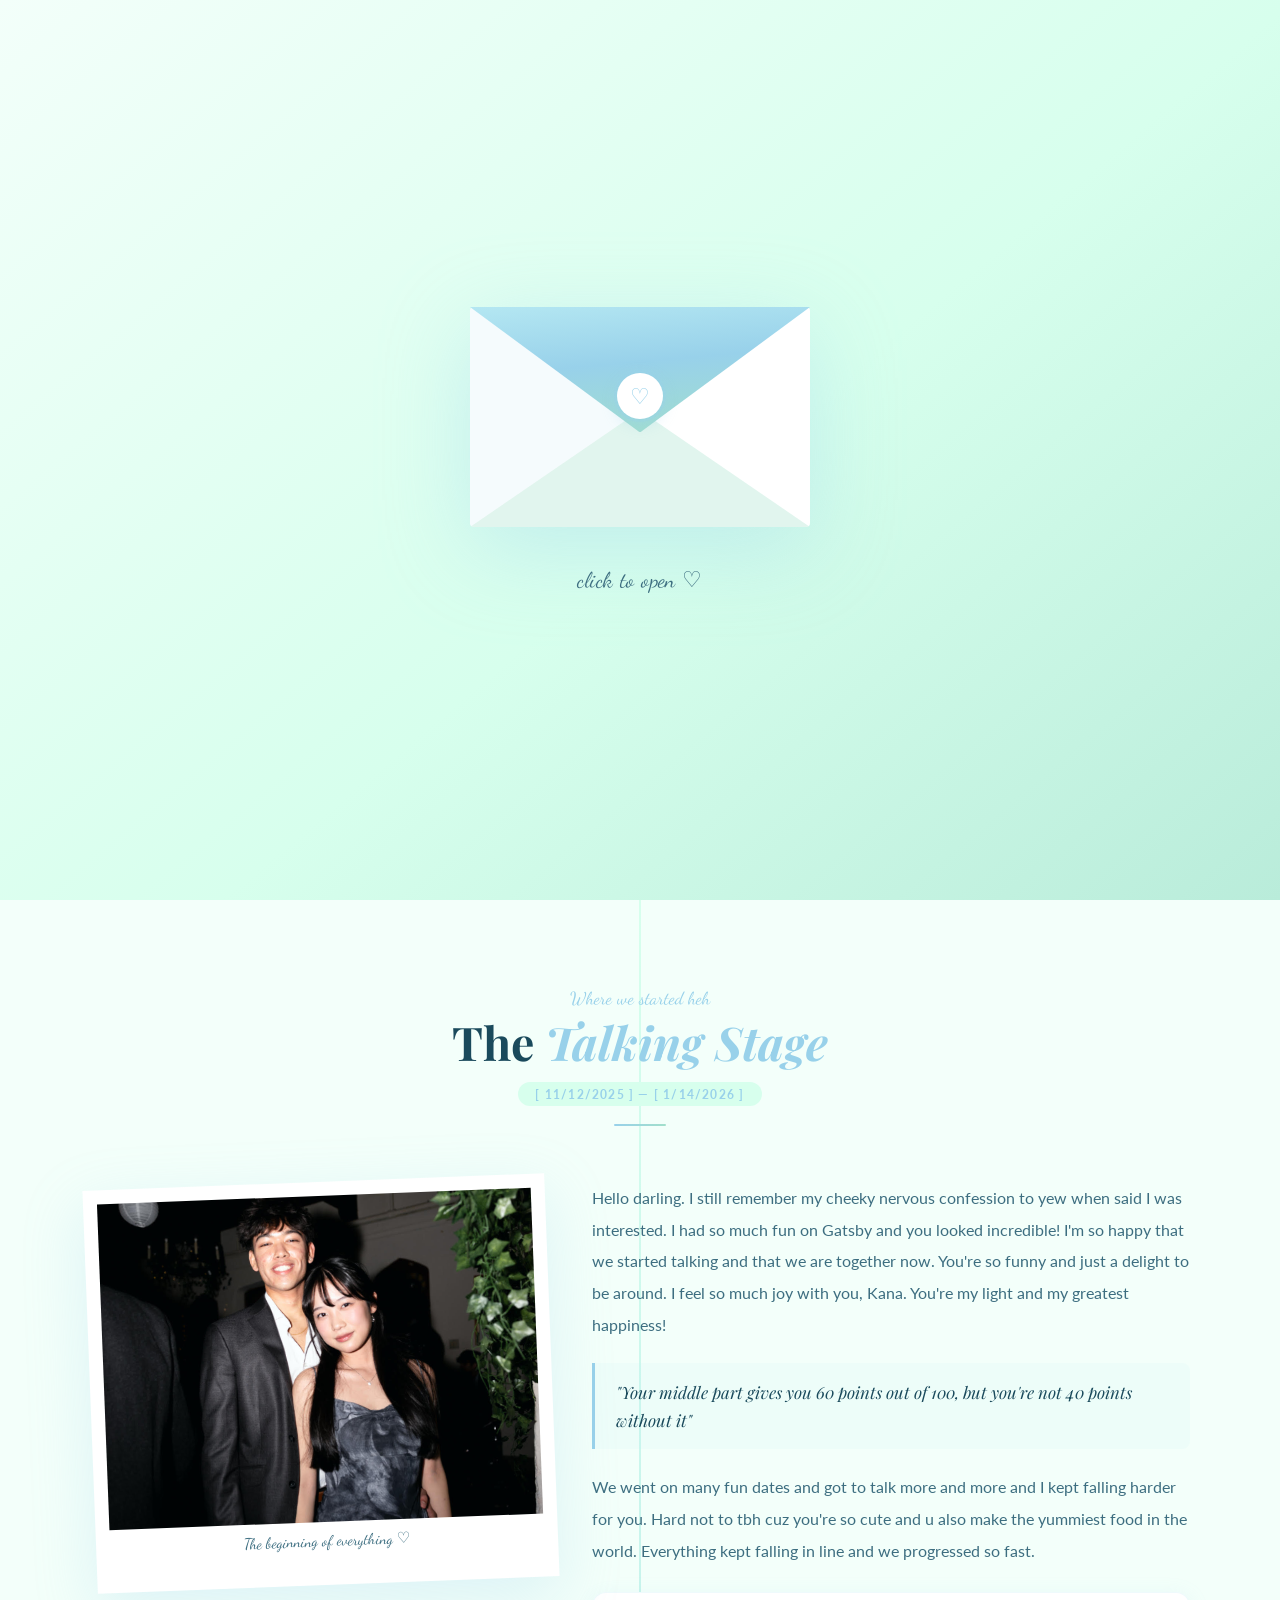
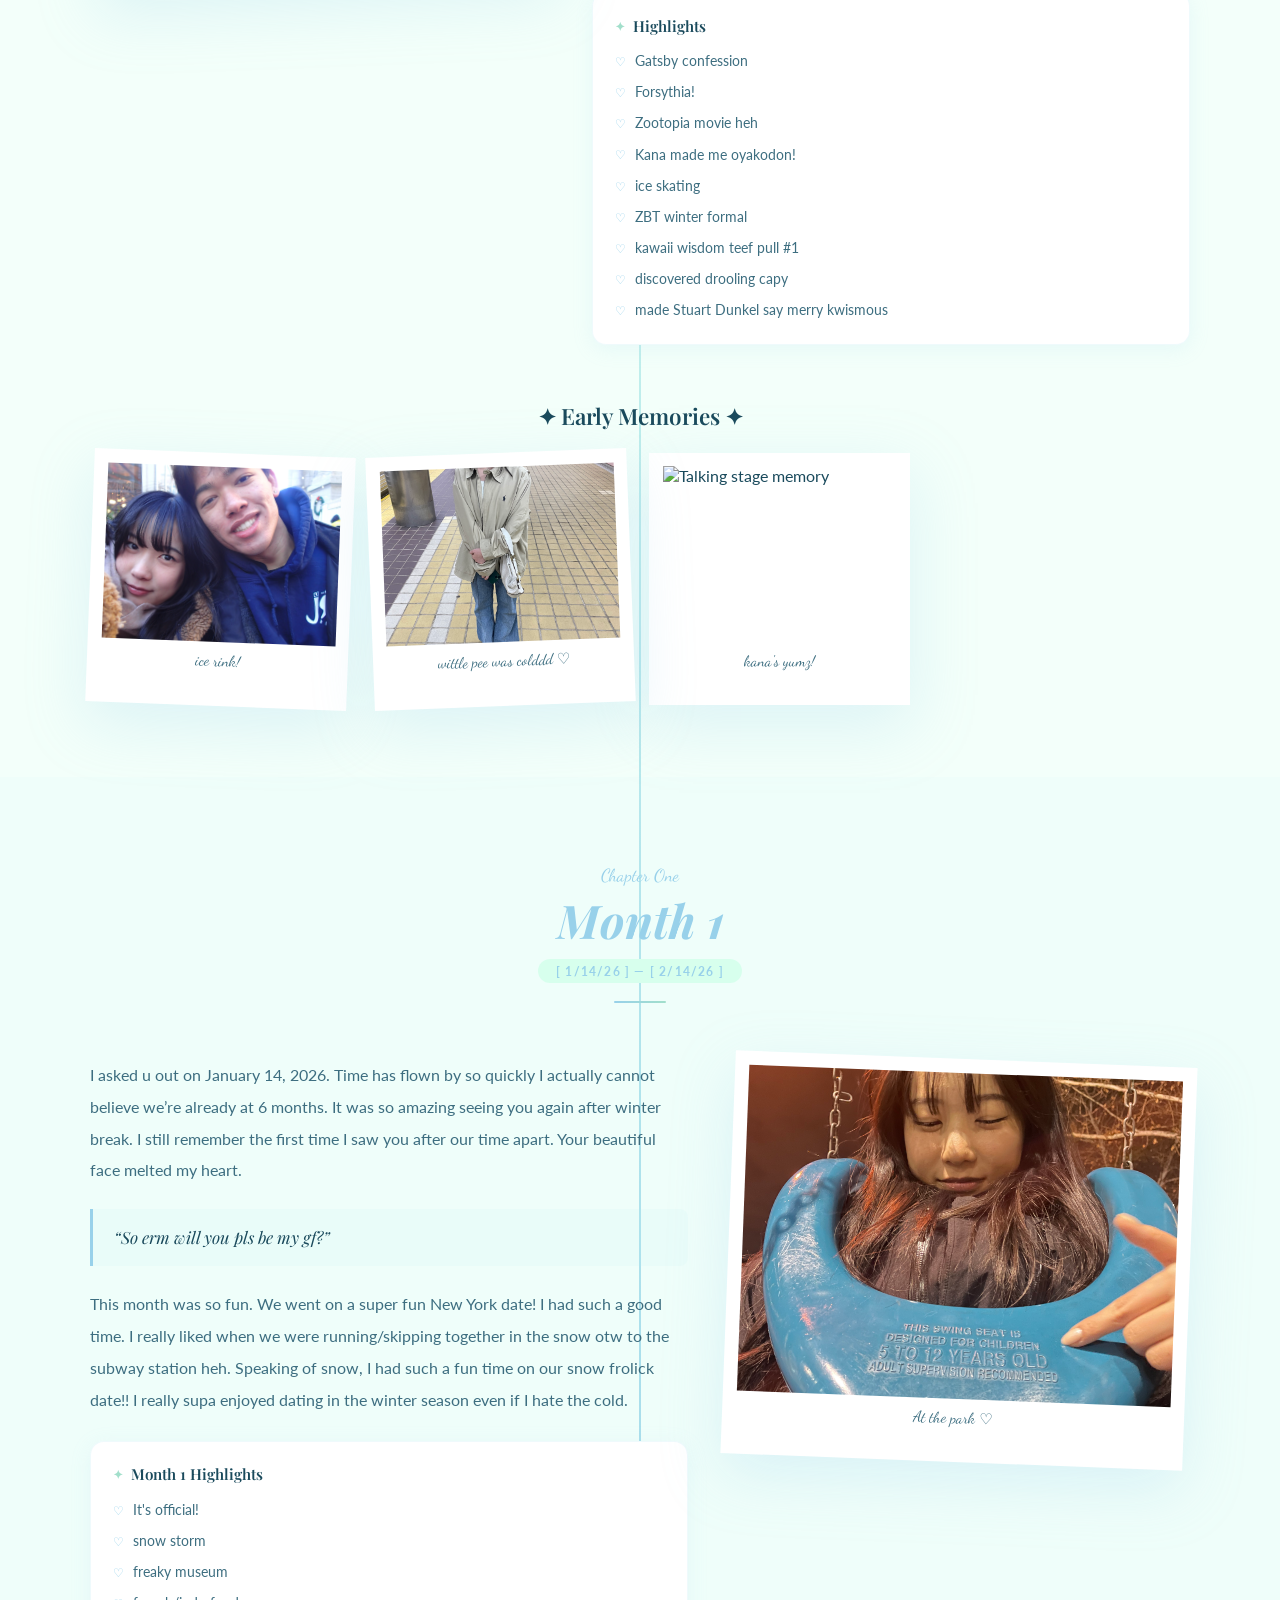
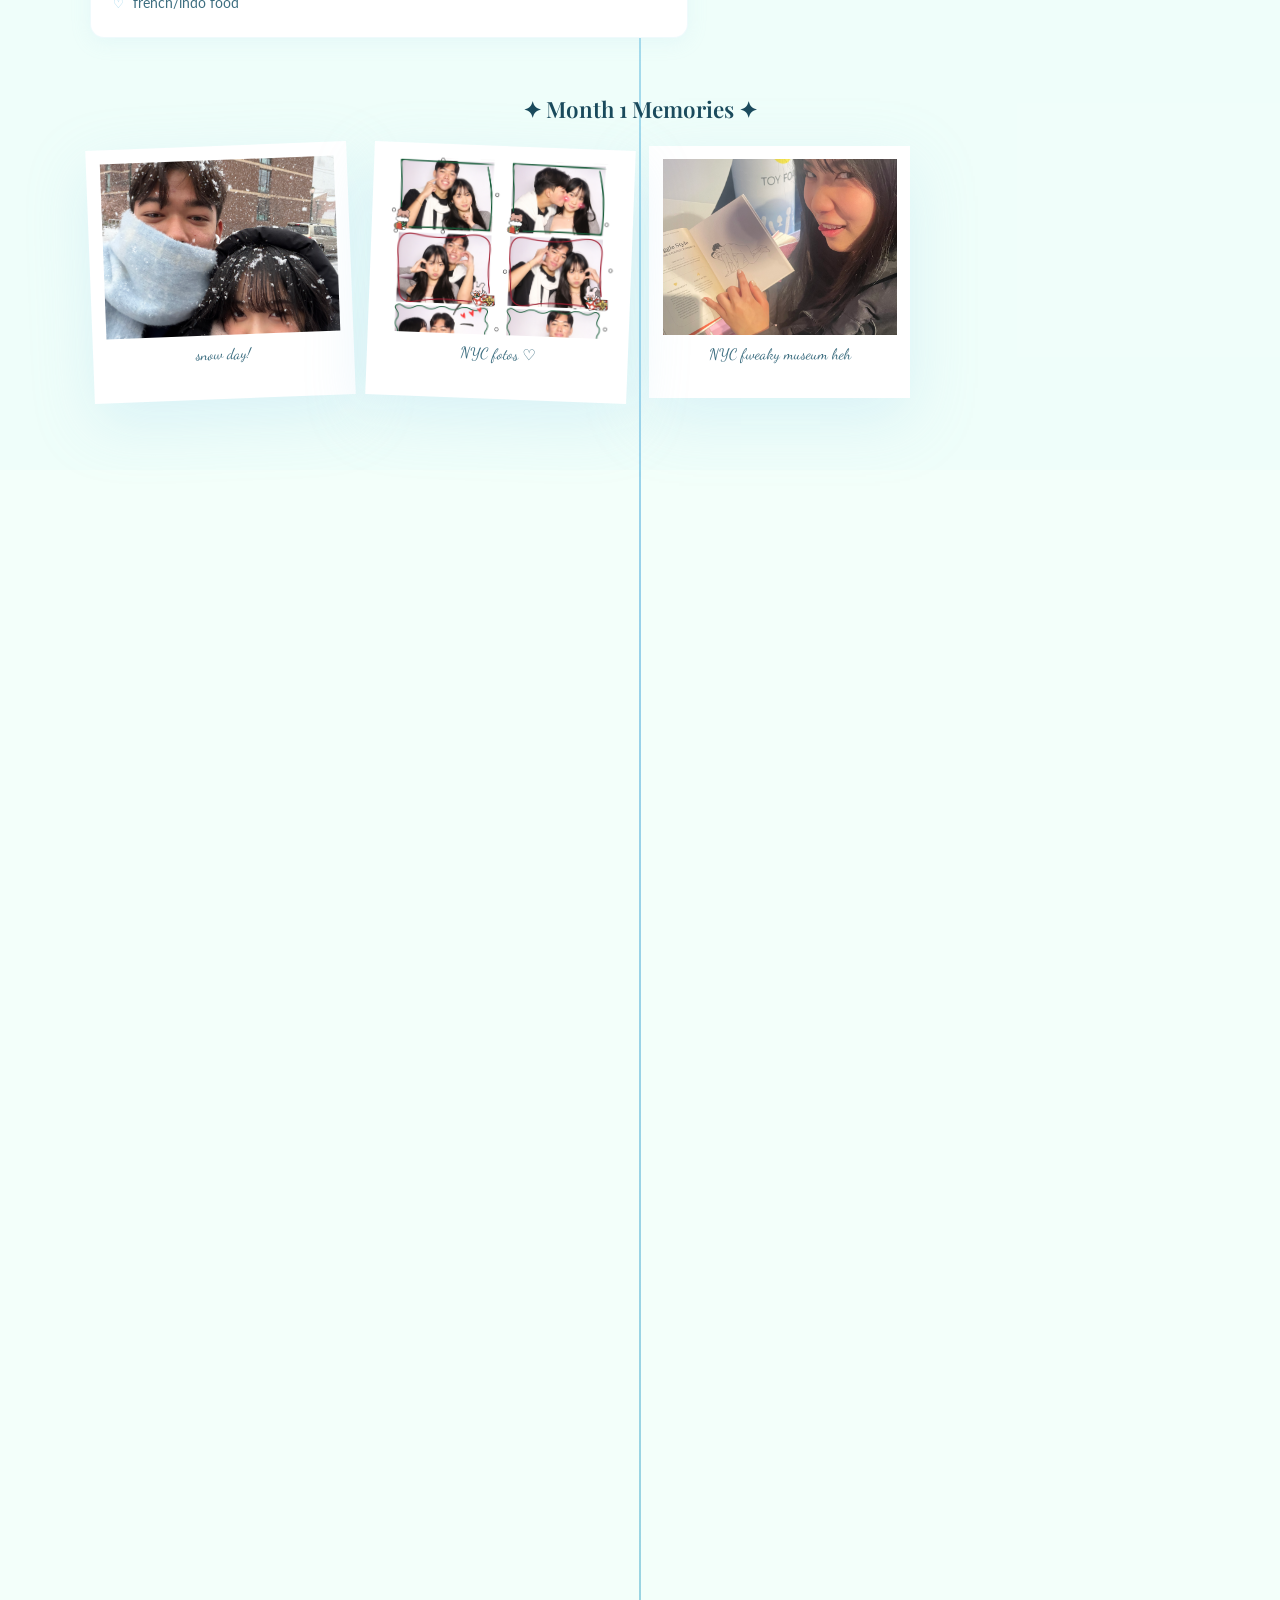
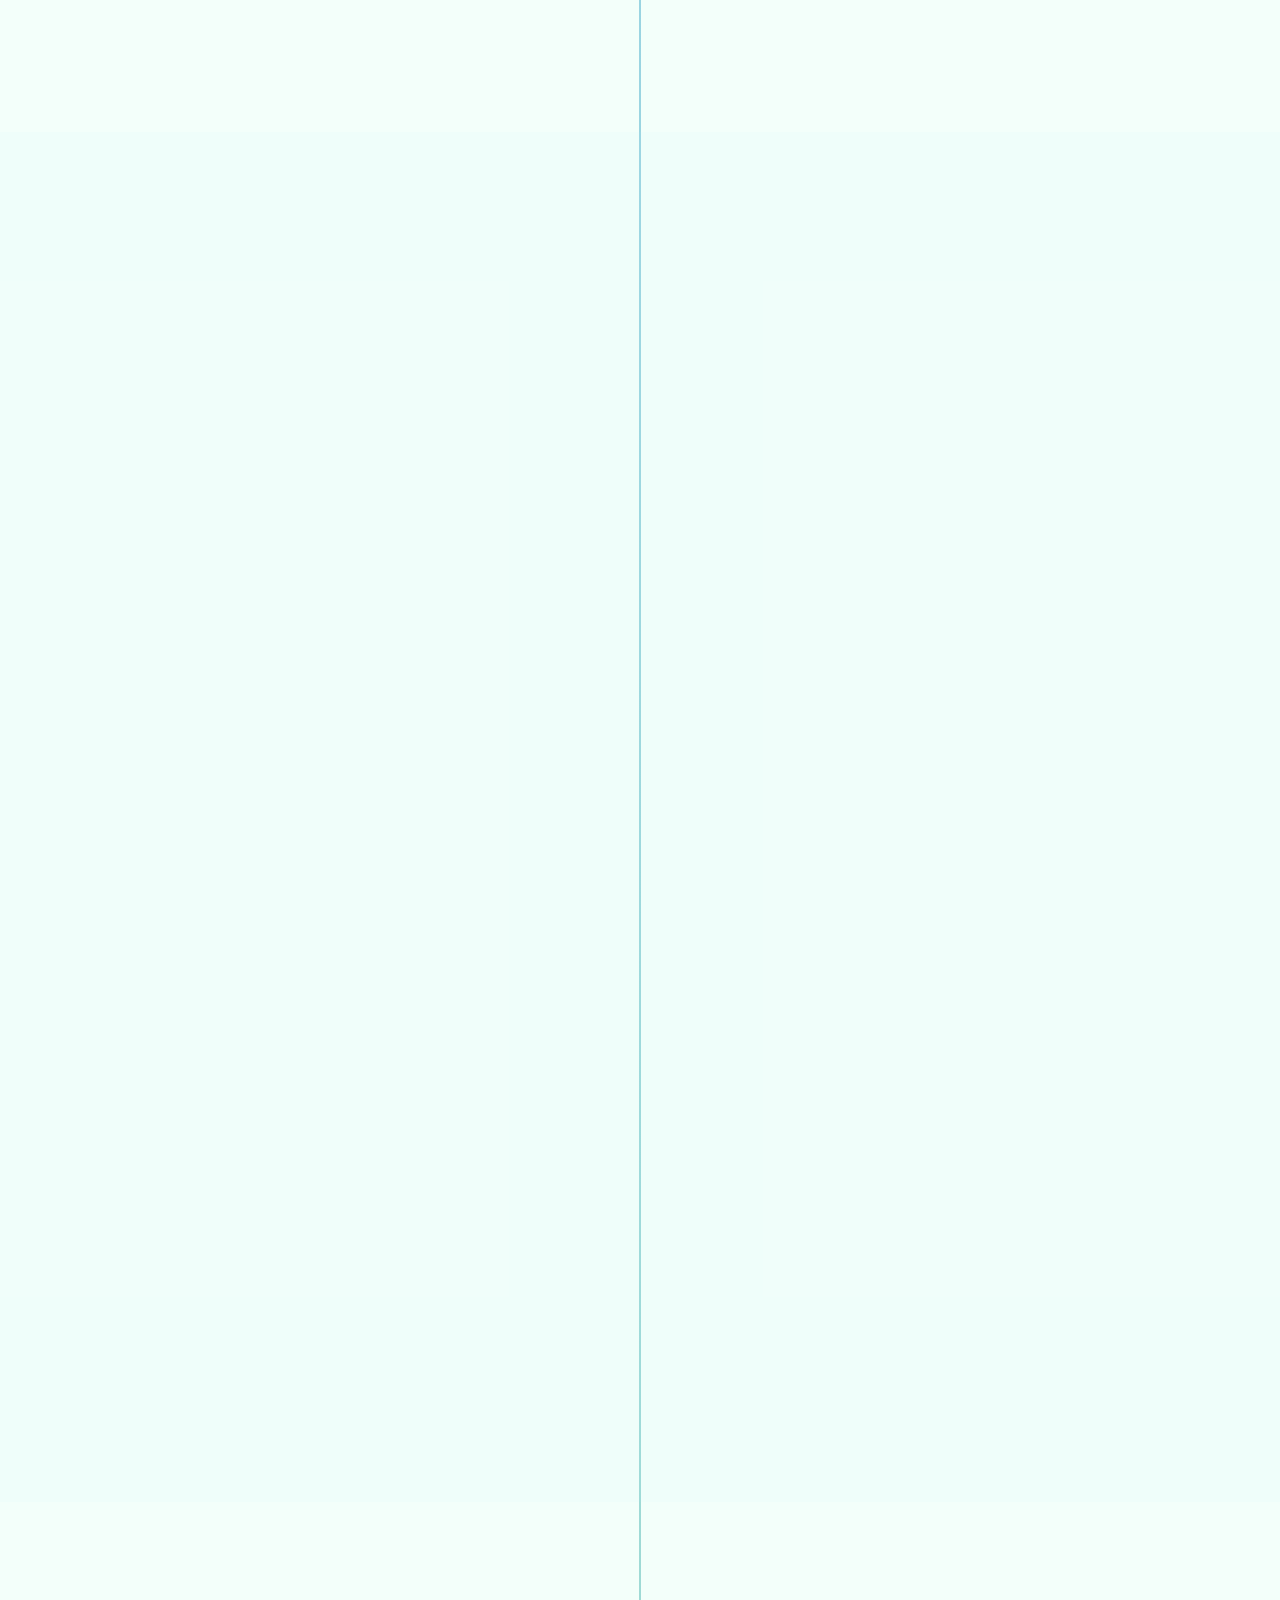
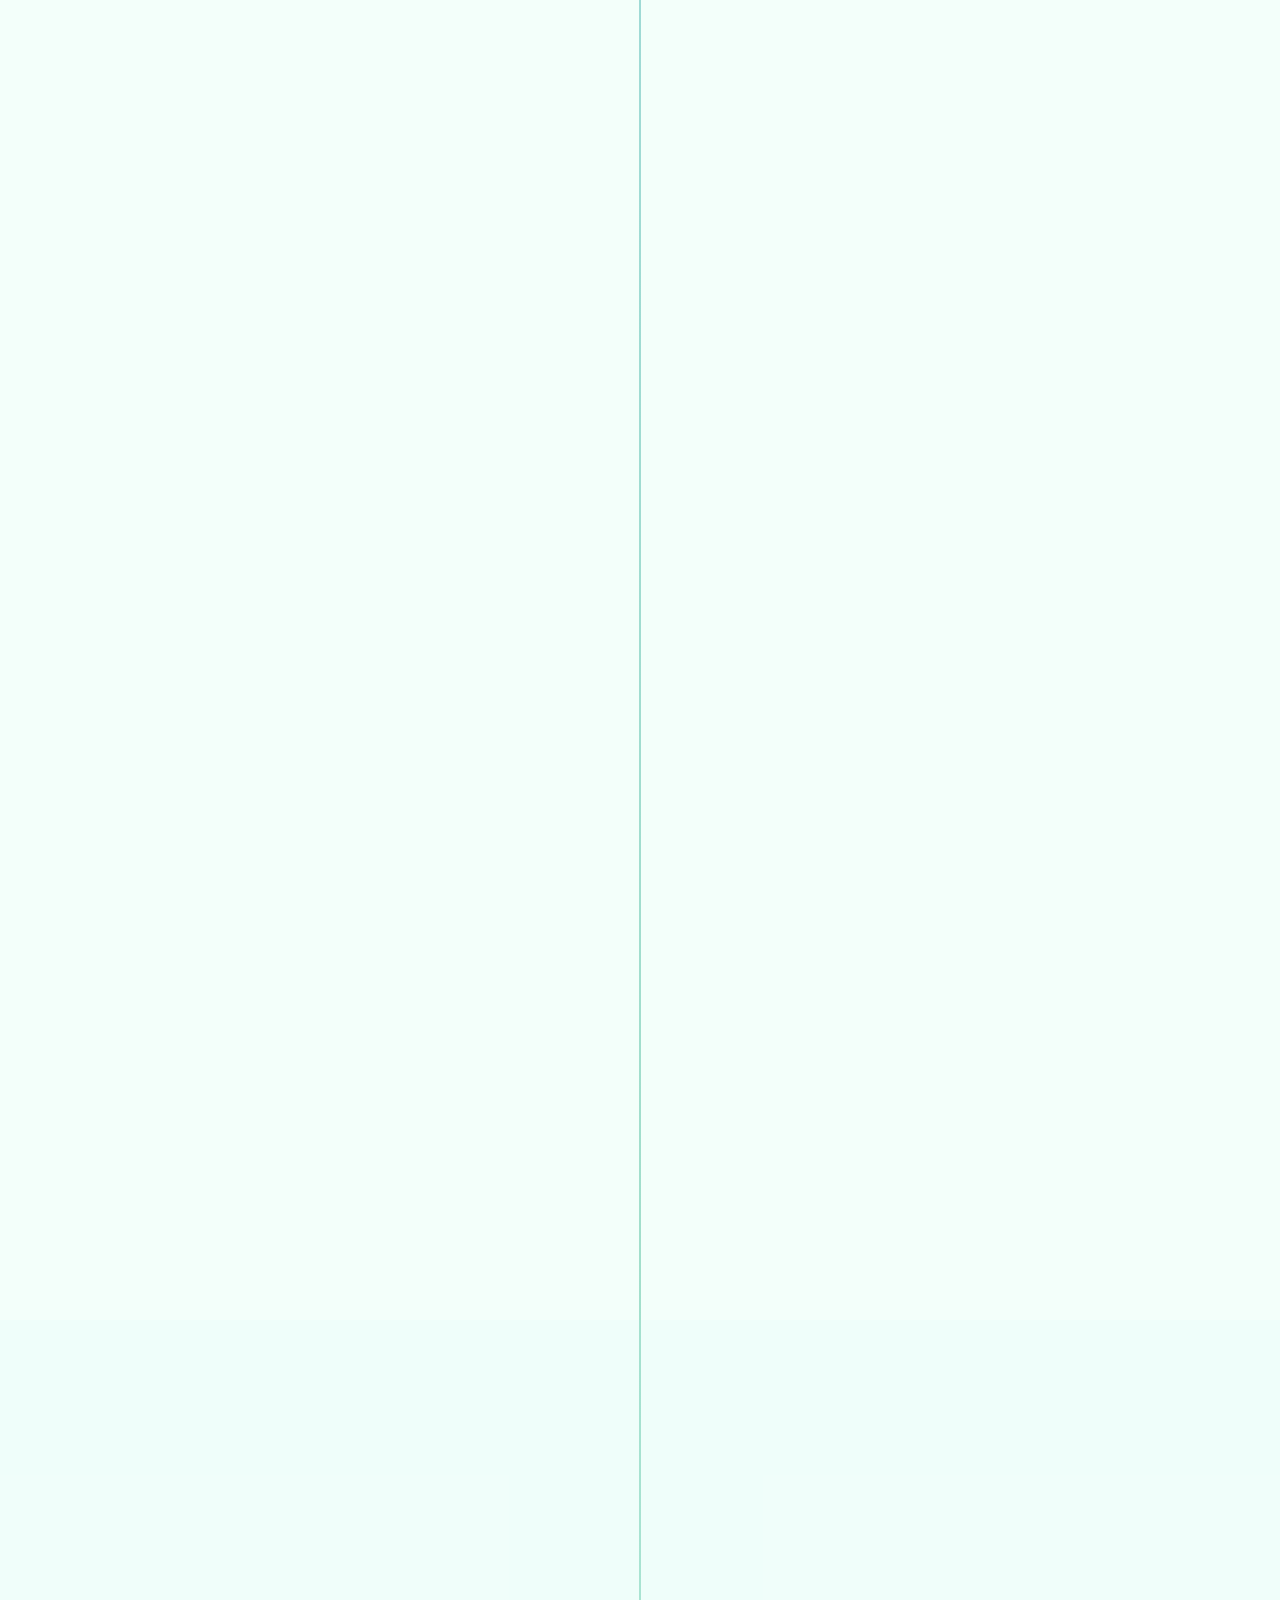
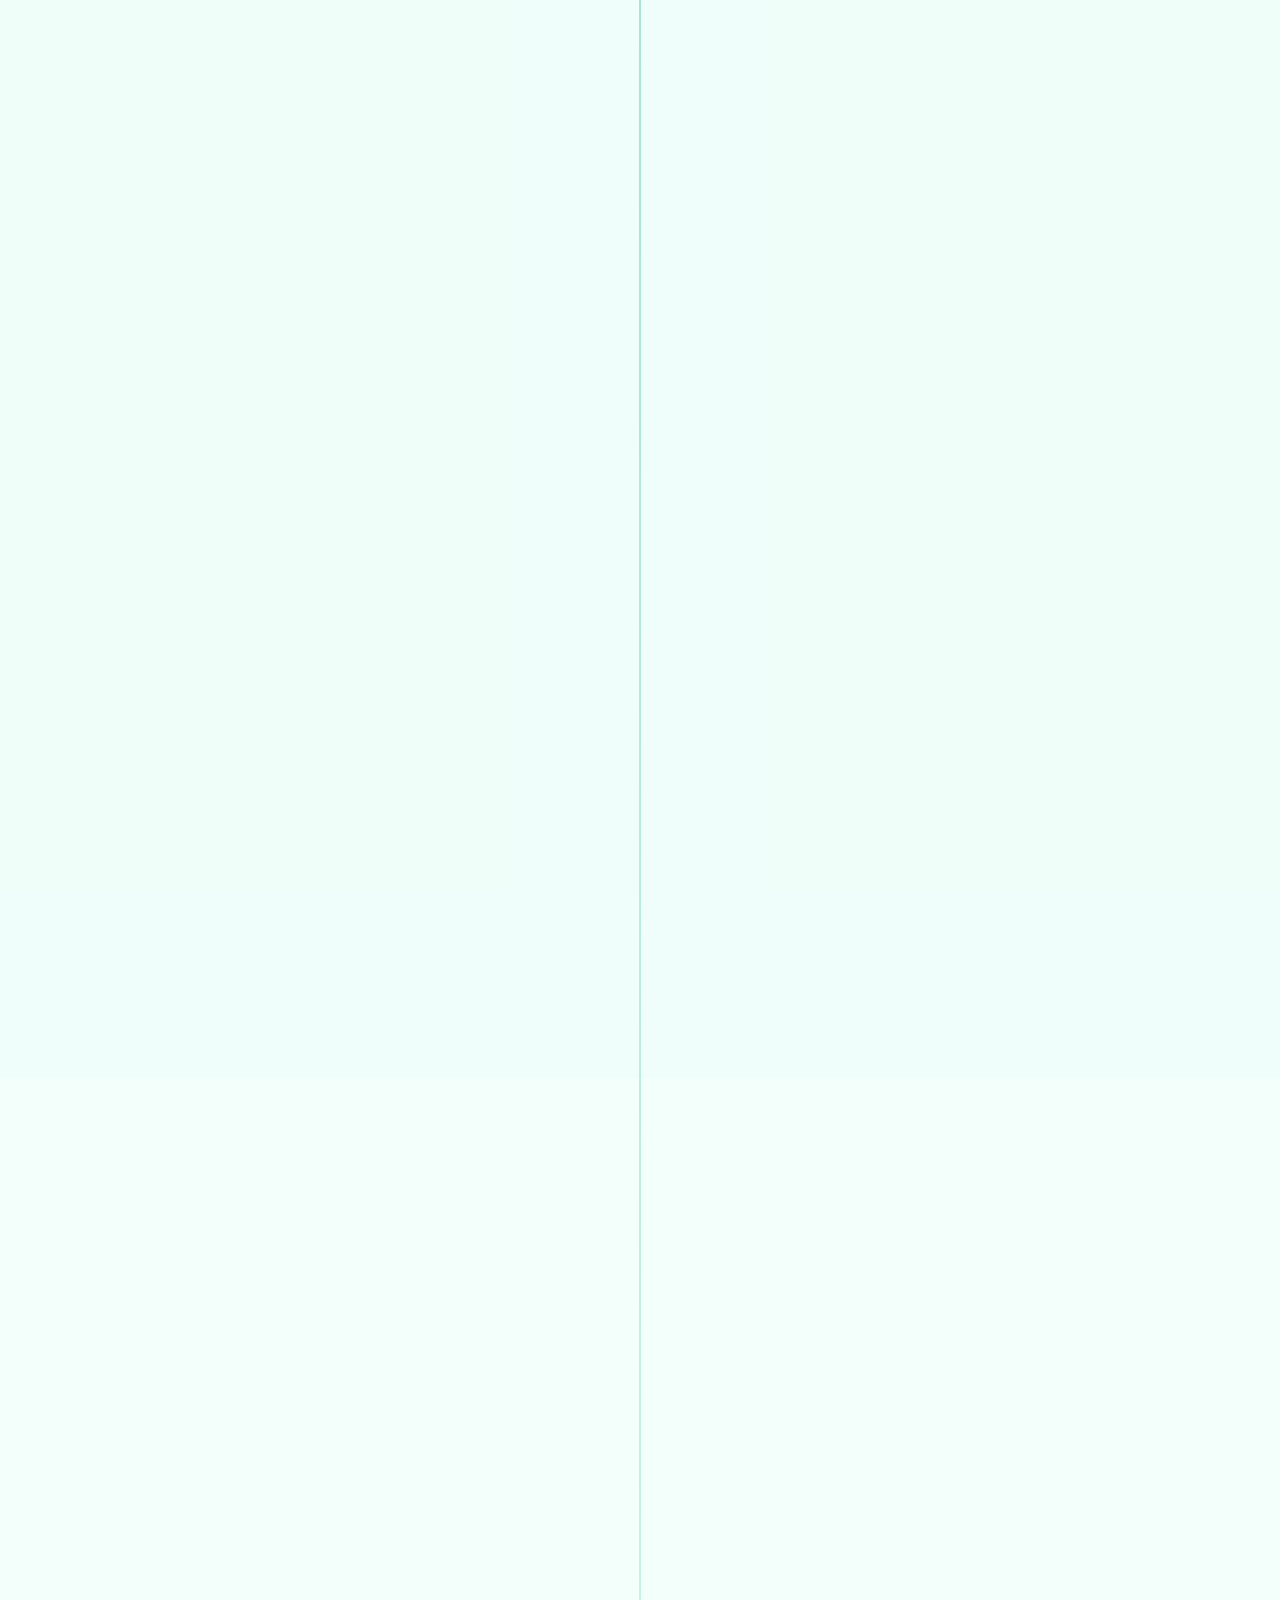
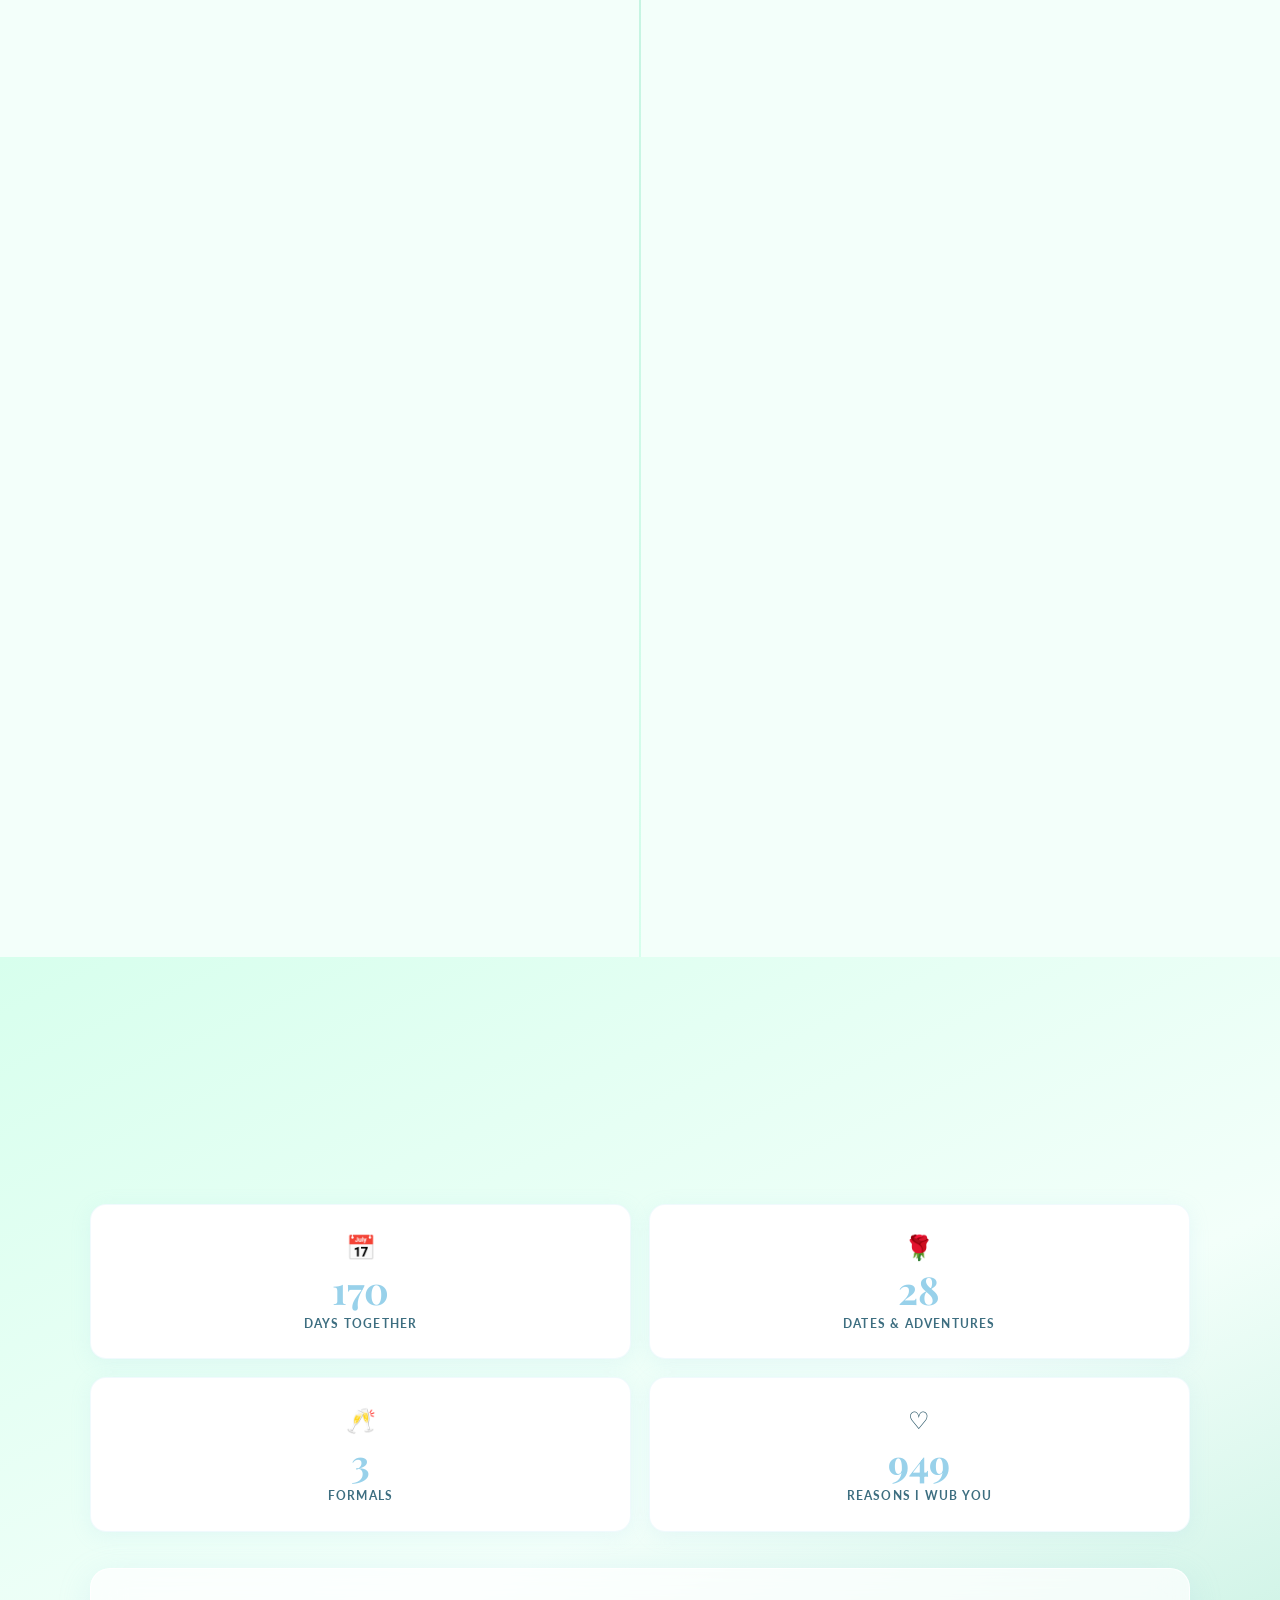
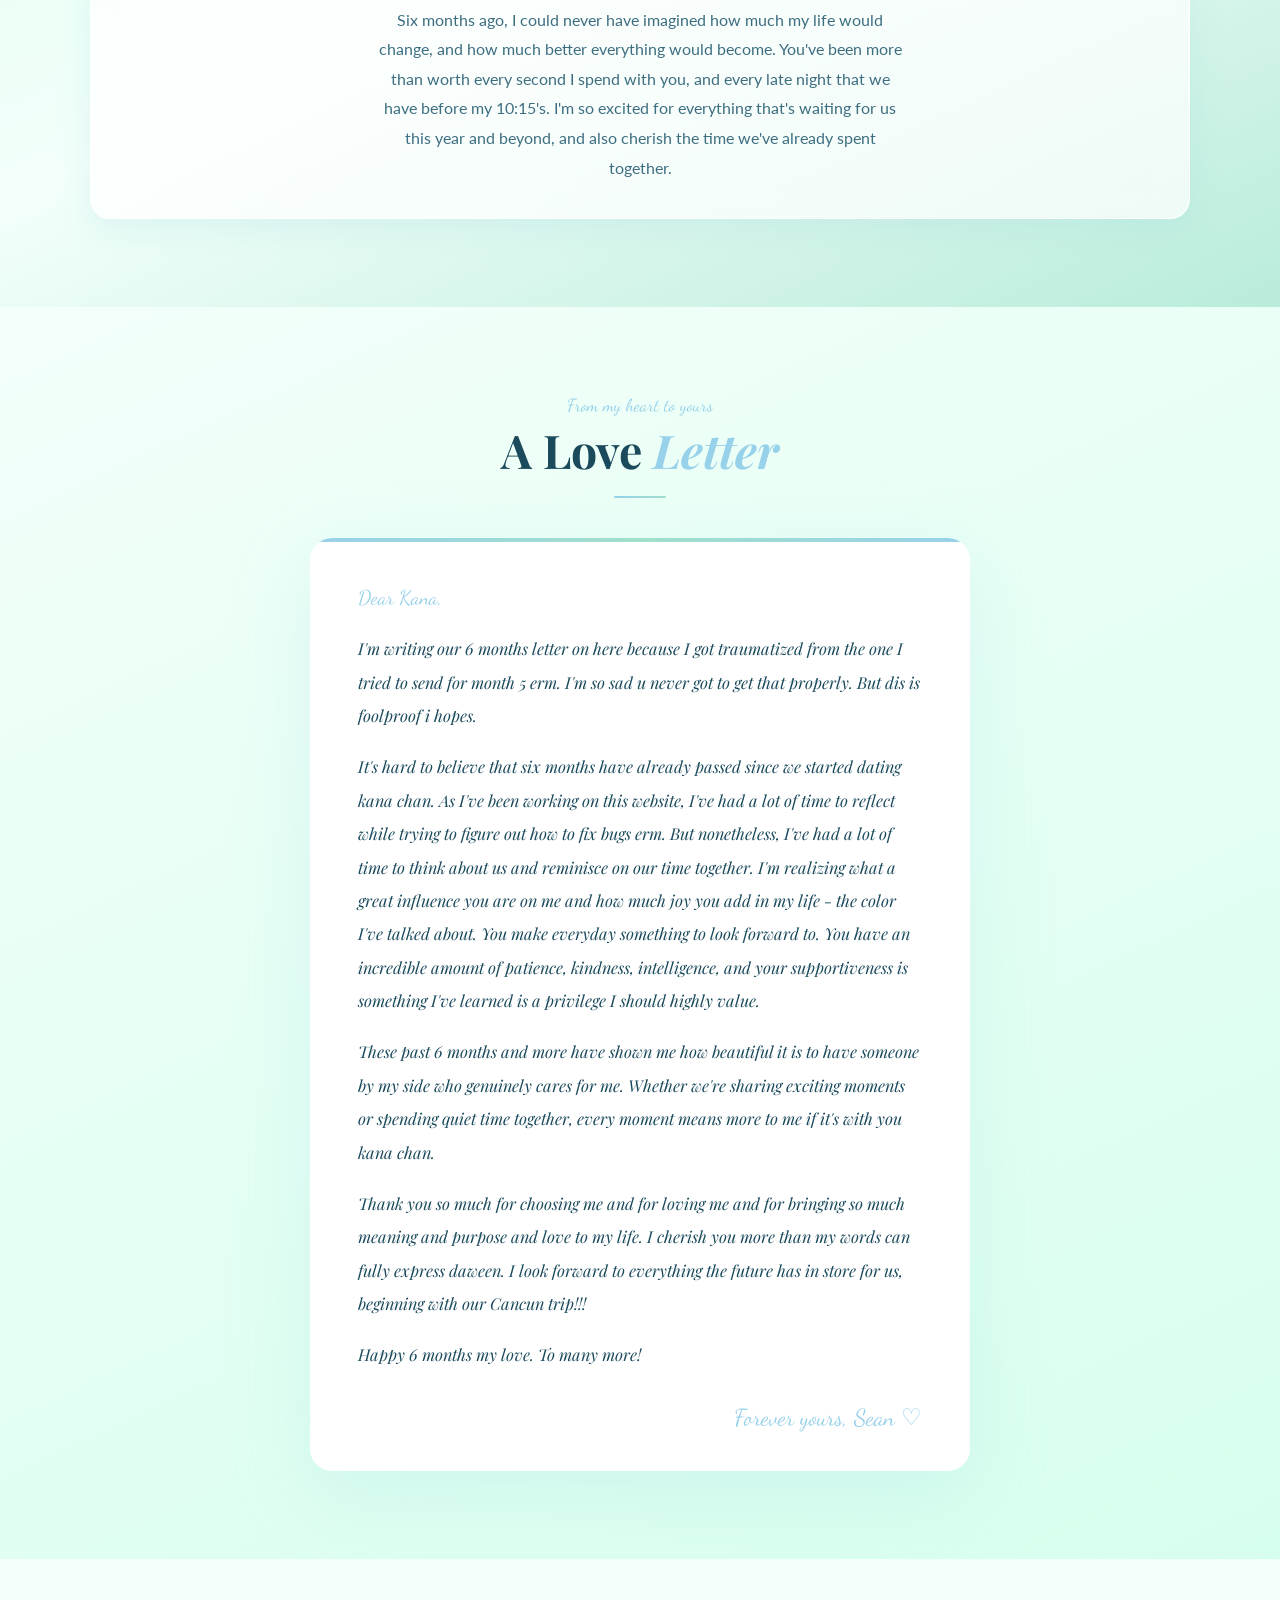
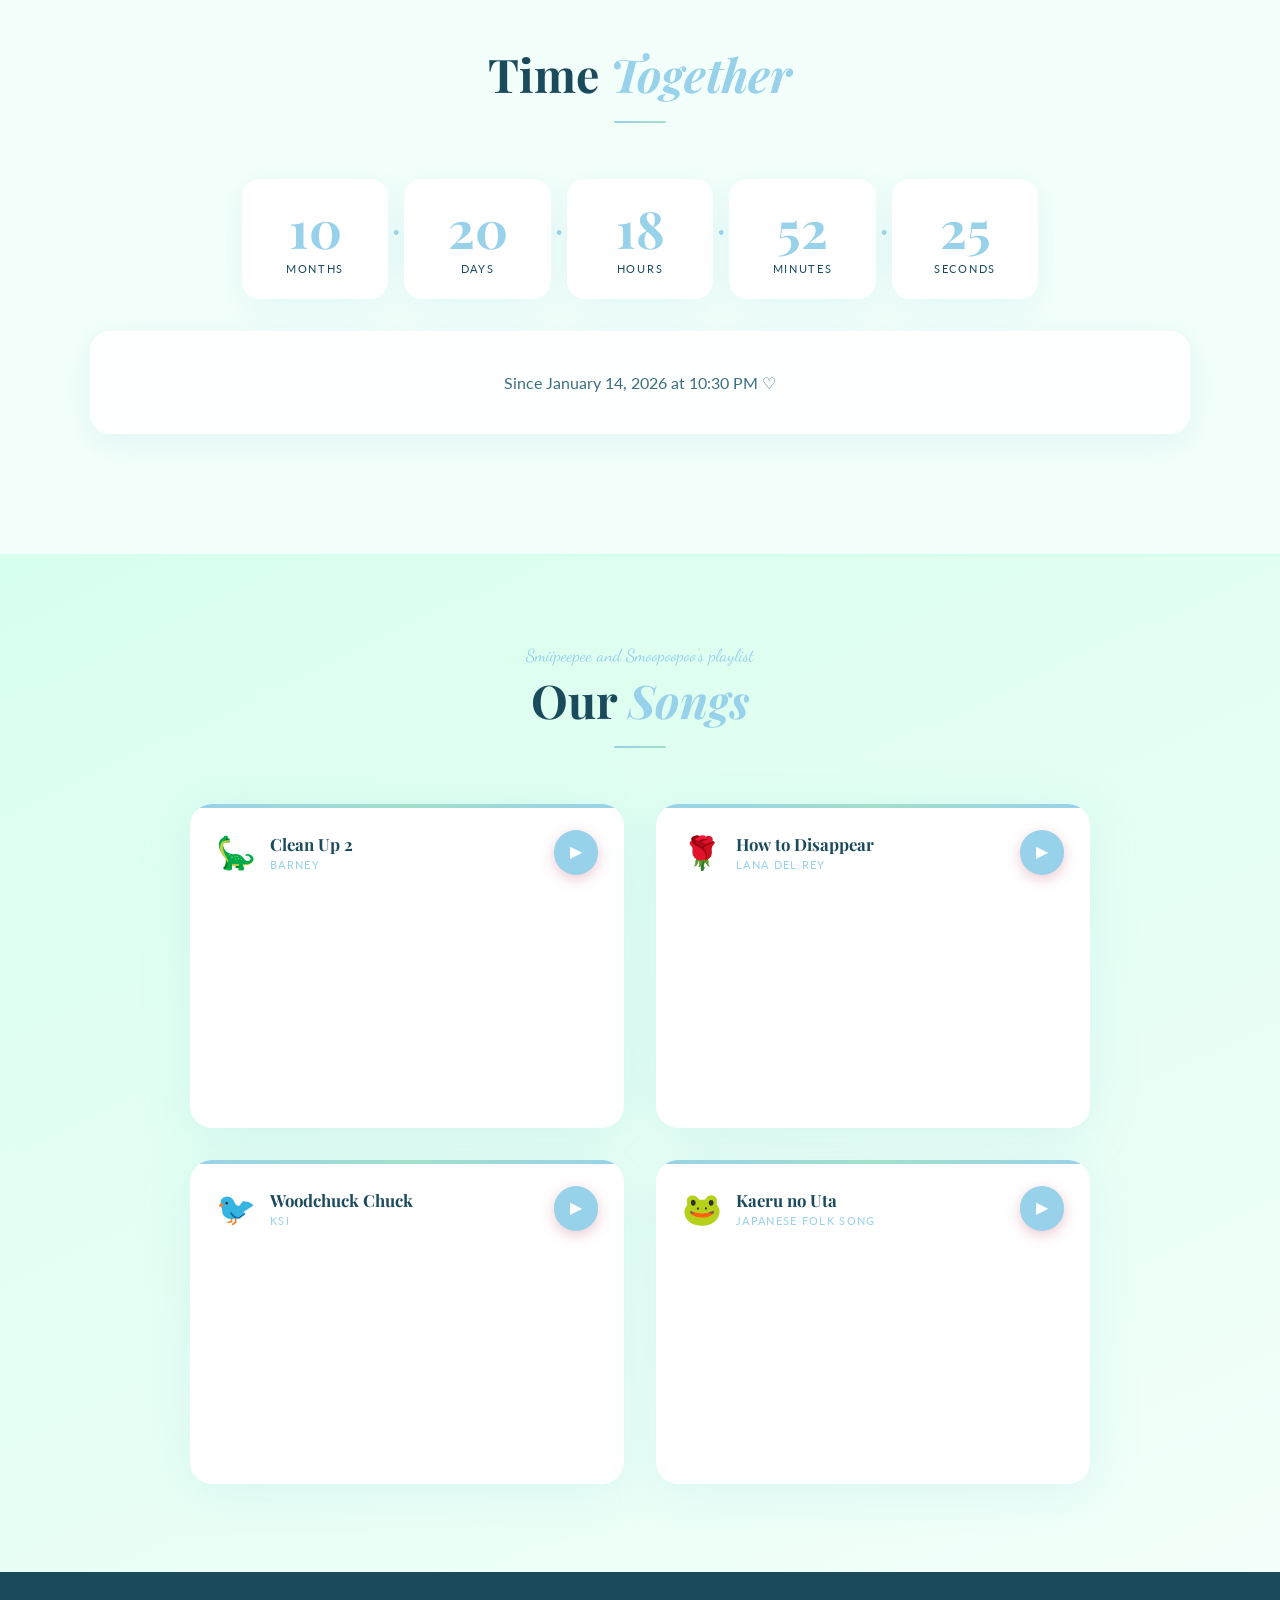
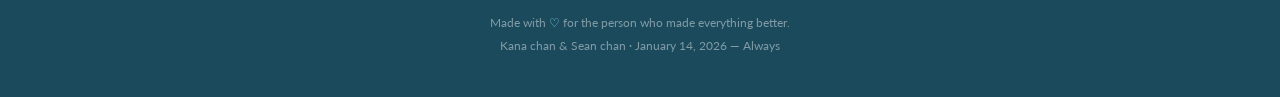
==== commit f8a918de: "Tone down capy trail: smaller, faster fade, less frequent Co-Authored-By: Claude Sonnet 4.6 <noreply" ====
--- a/index.html
+++ b/index.html
@@ -895,7 +895,7 @@
 // ── Capy cursor trail ─────────────────────────────────────────────
 (function () {
     var last = 0;
-    var THROTTLE = 40; // ms between spawns
+    var THROTTLE = 120; // ms between spawns
 
     document.addEventListener('mousemove', function (e) {
         var now = Date.now();
@@ -905,8 +905,8 @@
         var el = document.createElement('img');
         el.src = 'photos/droolingcapy.jpg';
         el.className = 'capy-trail';
-        el.style.left = (e.clientX - 100) + 'px';
-        el.style.top  = (e.clientY - 100) + 'px';
+        el.style.left = (e.clientX - 45) + 'px';
+        el.style.top  = (e.clientY - 45) + 'px';
         document.body.appendChild(el);
 
         // Remove after animation ends
--- a/css/styles.css
+++ b/css/styles.css
@@ -928,19 +928,19 @@
 
 /* ── Capy cursor trail ── */
 @keyframes capyFade {
-    0%   { opacity: .9;  transform: scale(1)    translateY(0); }
-    100% { opacity: 0;   transform: scale(0.7)  translateY(-30px); }
+    0%   { opacity: .7;  transform: scale(1)    translateY(0); }
+    100% { opacity: 0;   transform: scale(0.65) translateY(-20px); }
 }
 
 .capy-trail {
     position: fixed;
-    width: 200px;
-    height: 200px;
+    width: 90px;
+    height: 90px;
     object-fit: contain;
     pointer-events: none;
     z-index: 99999;
     mix-blend-mode: multiply;
-    animation: capyFade 2s ease-out forwards;
+    animation: capyFade 1s ease-out forwards;
 }
 
 /* ── Timer ── */
